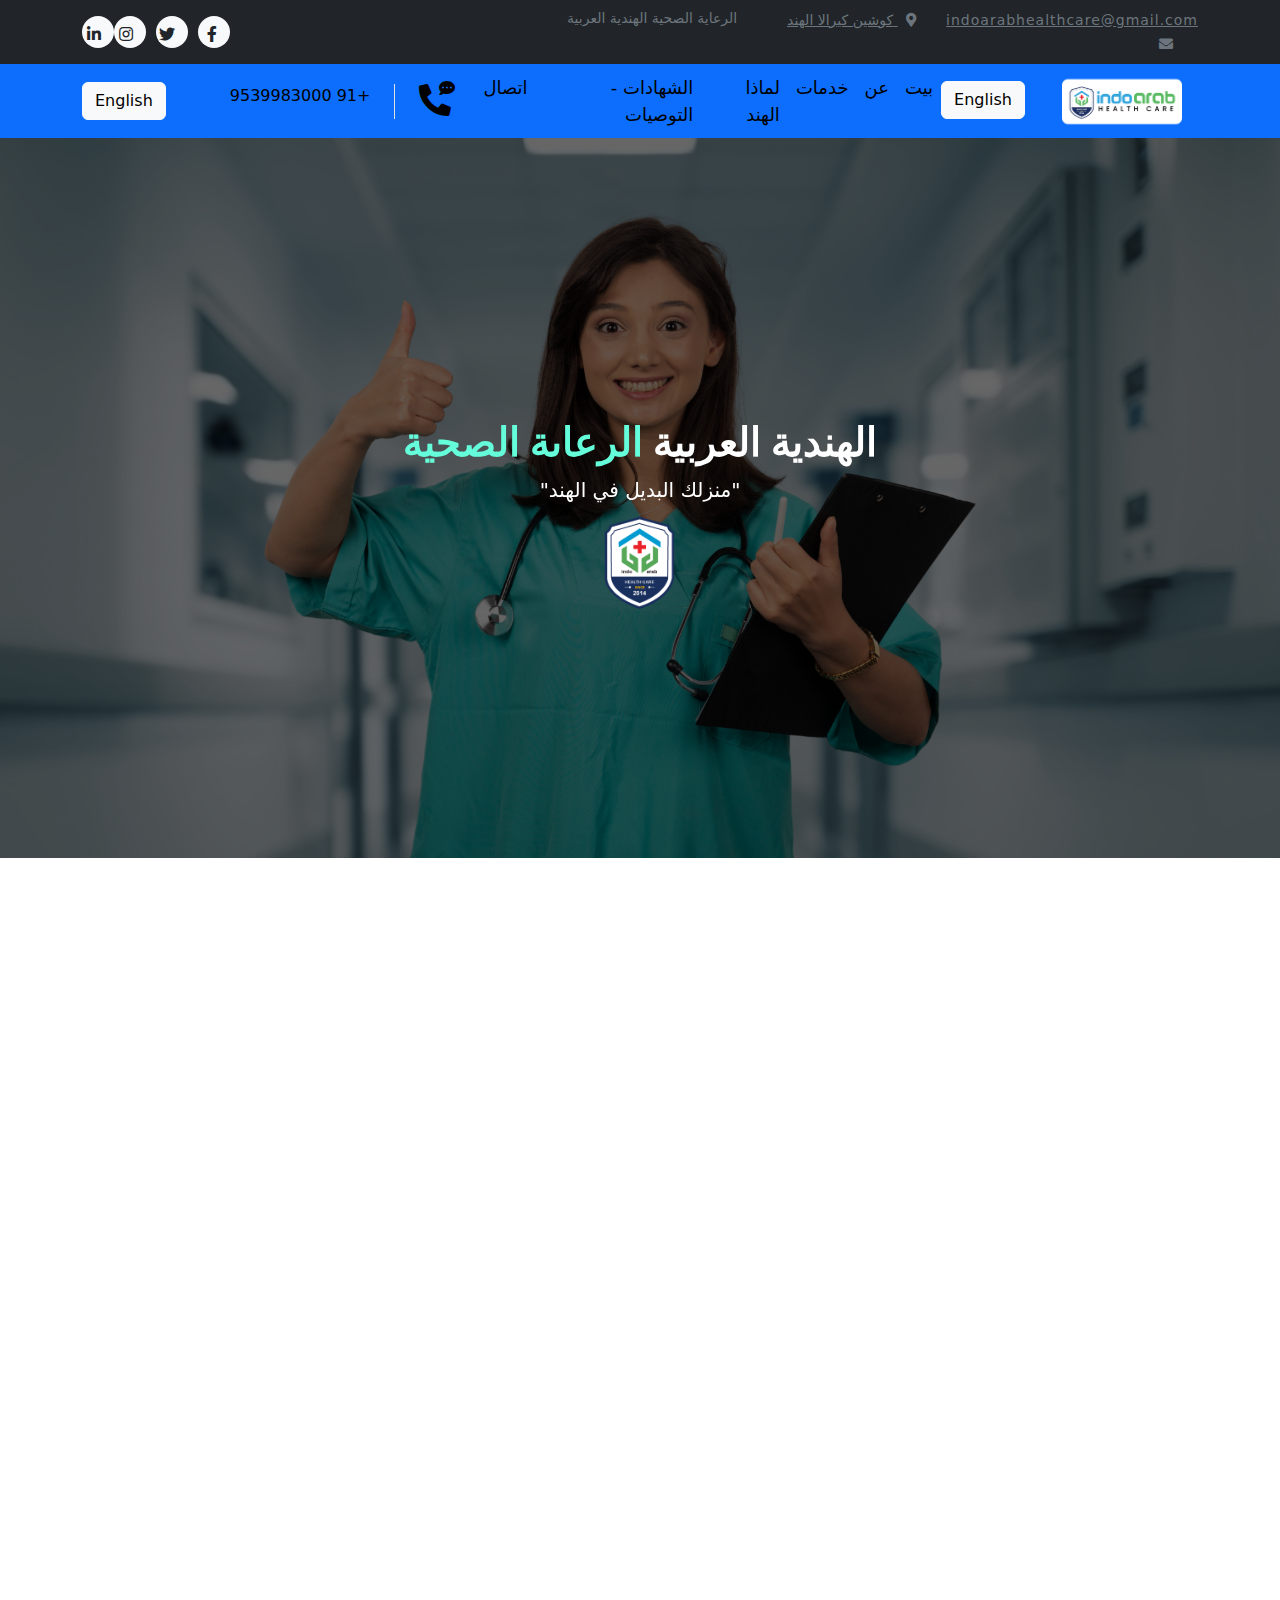
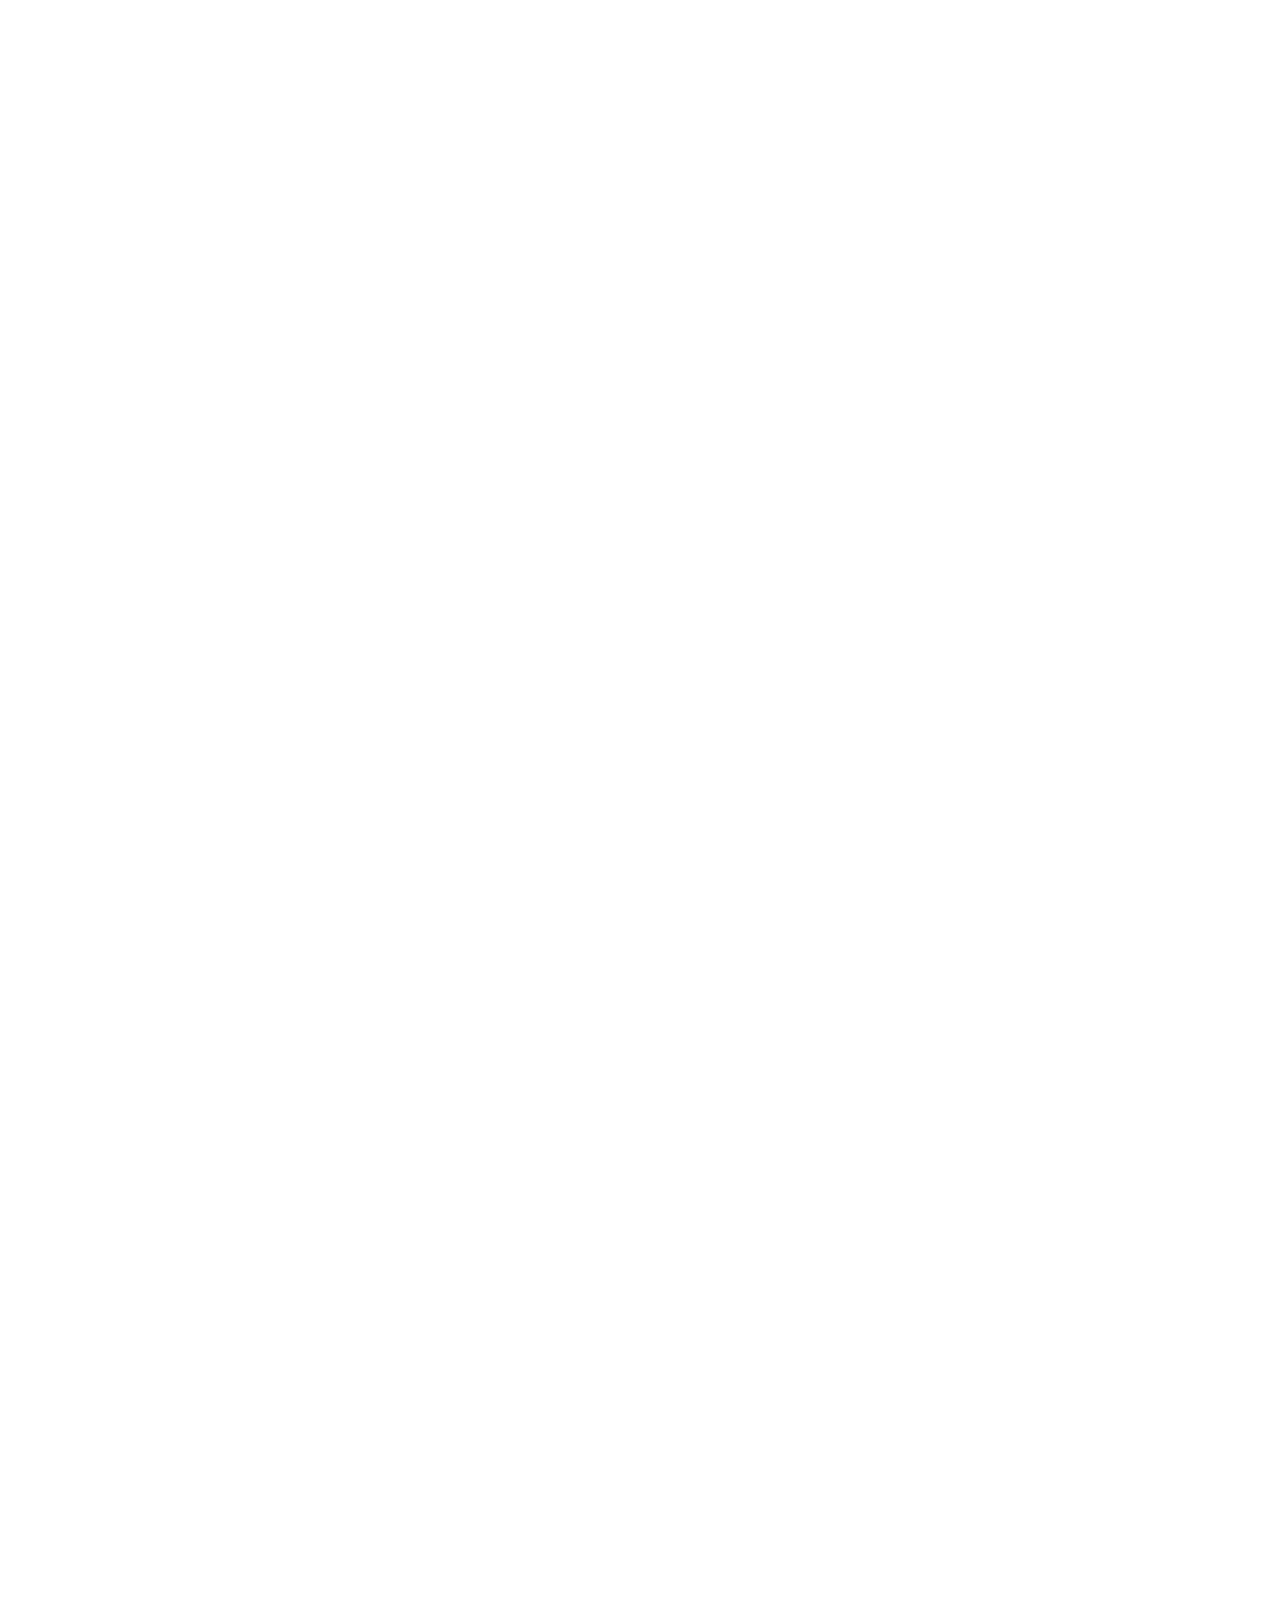
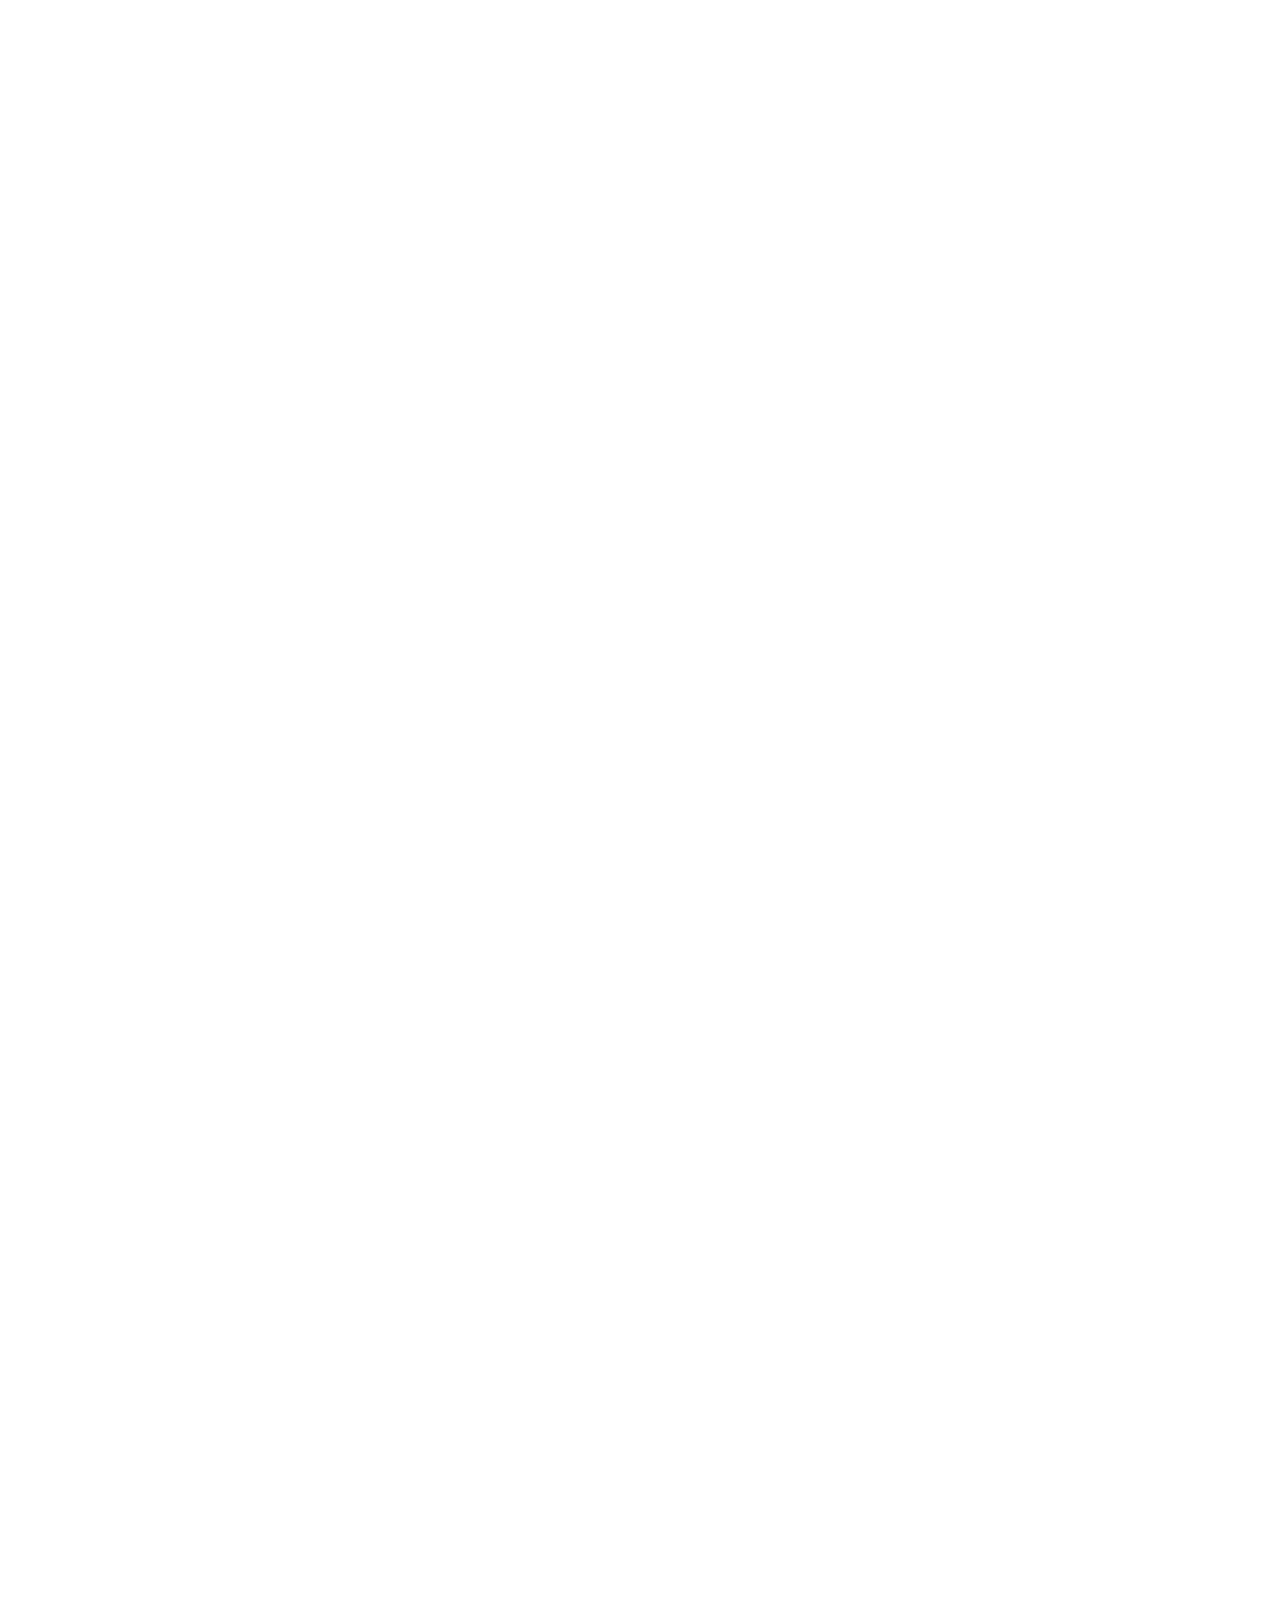
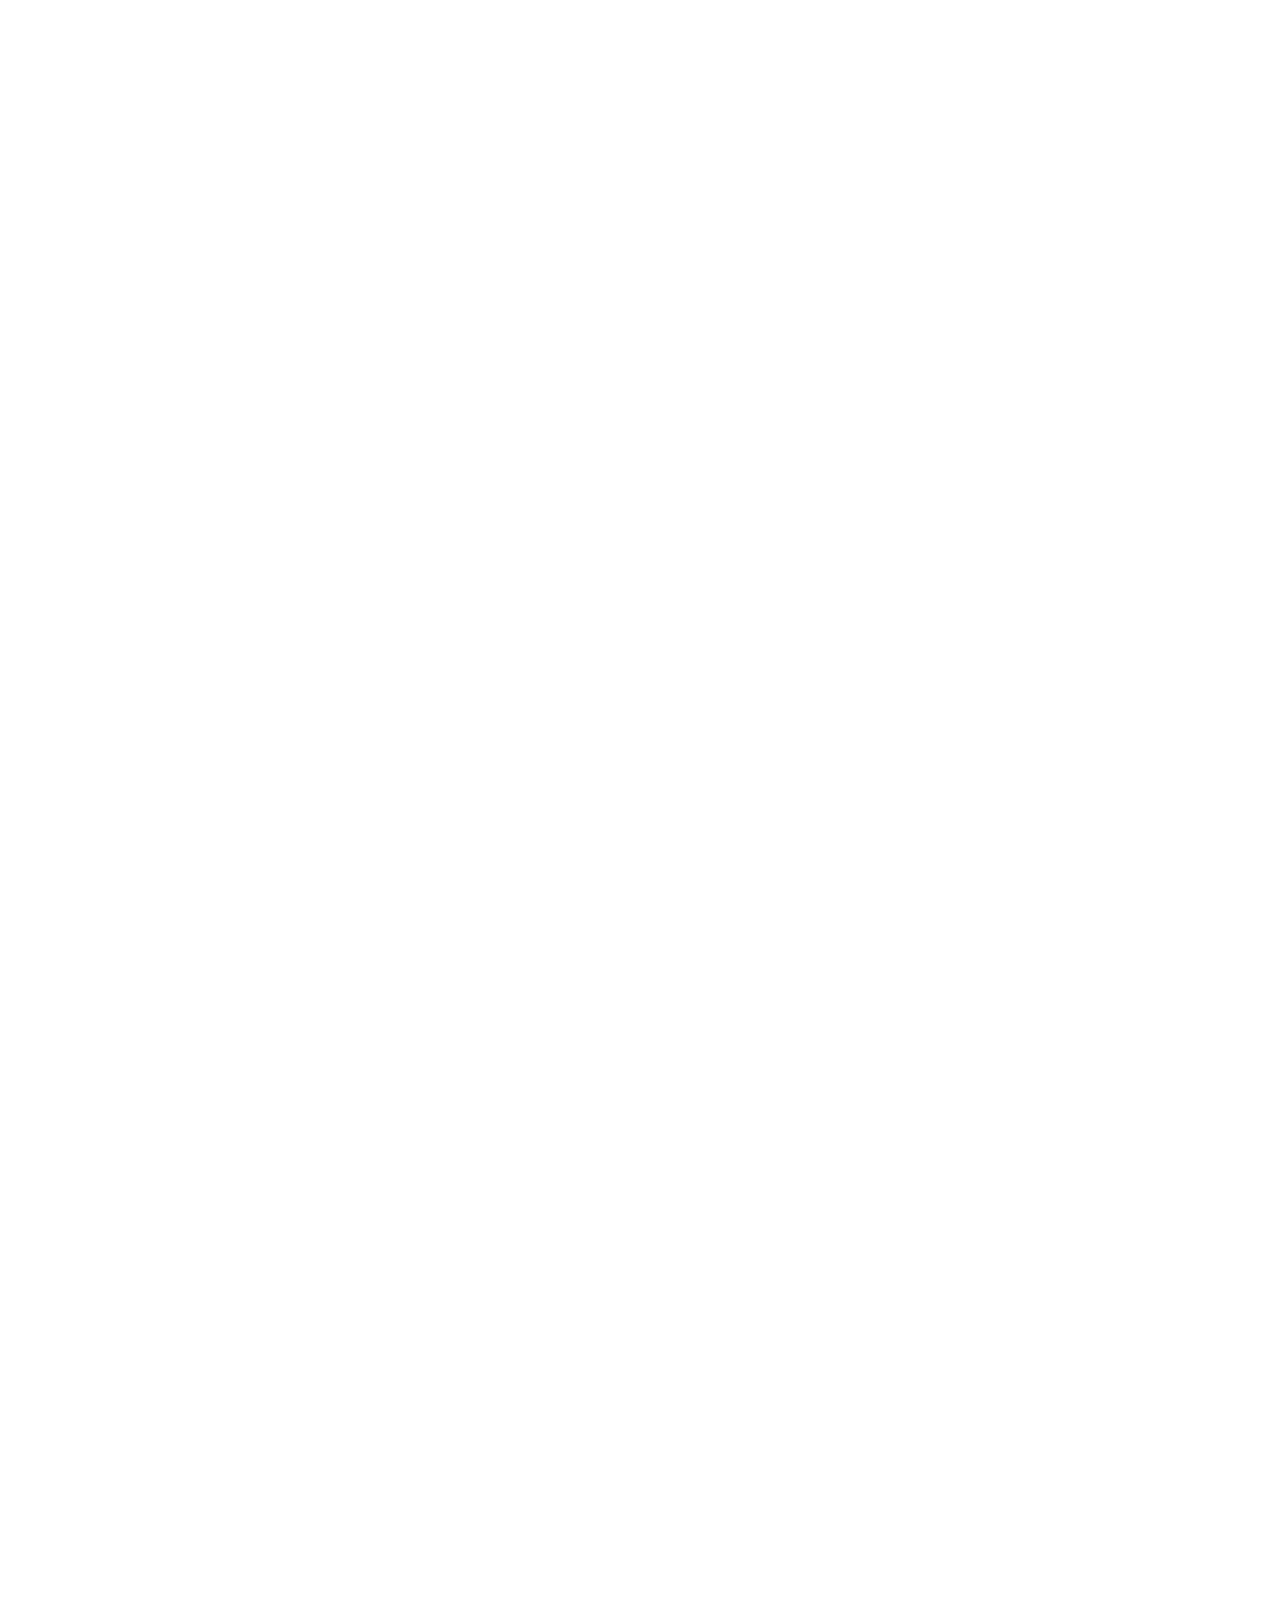
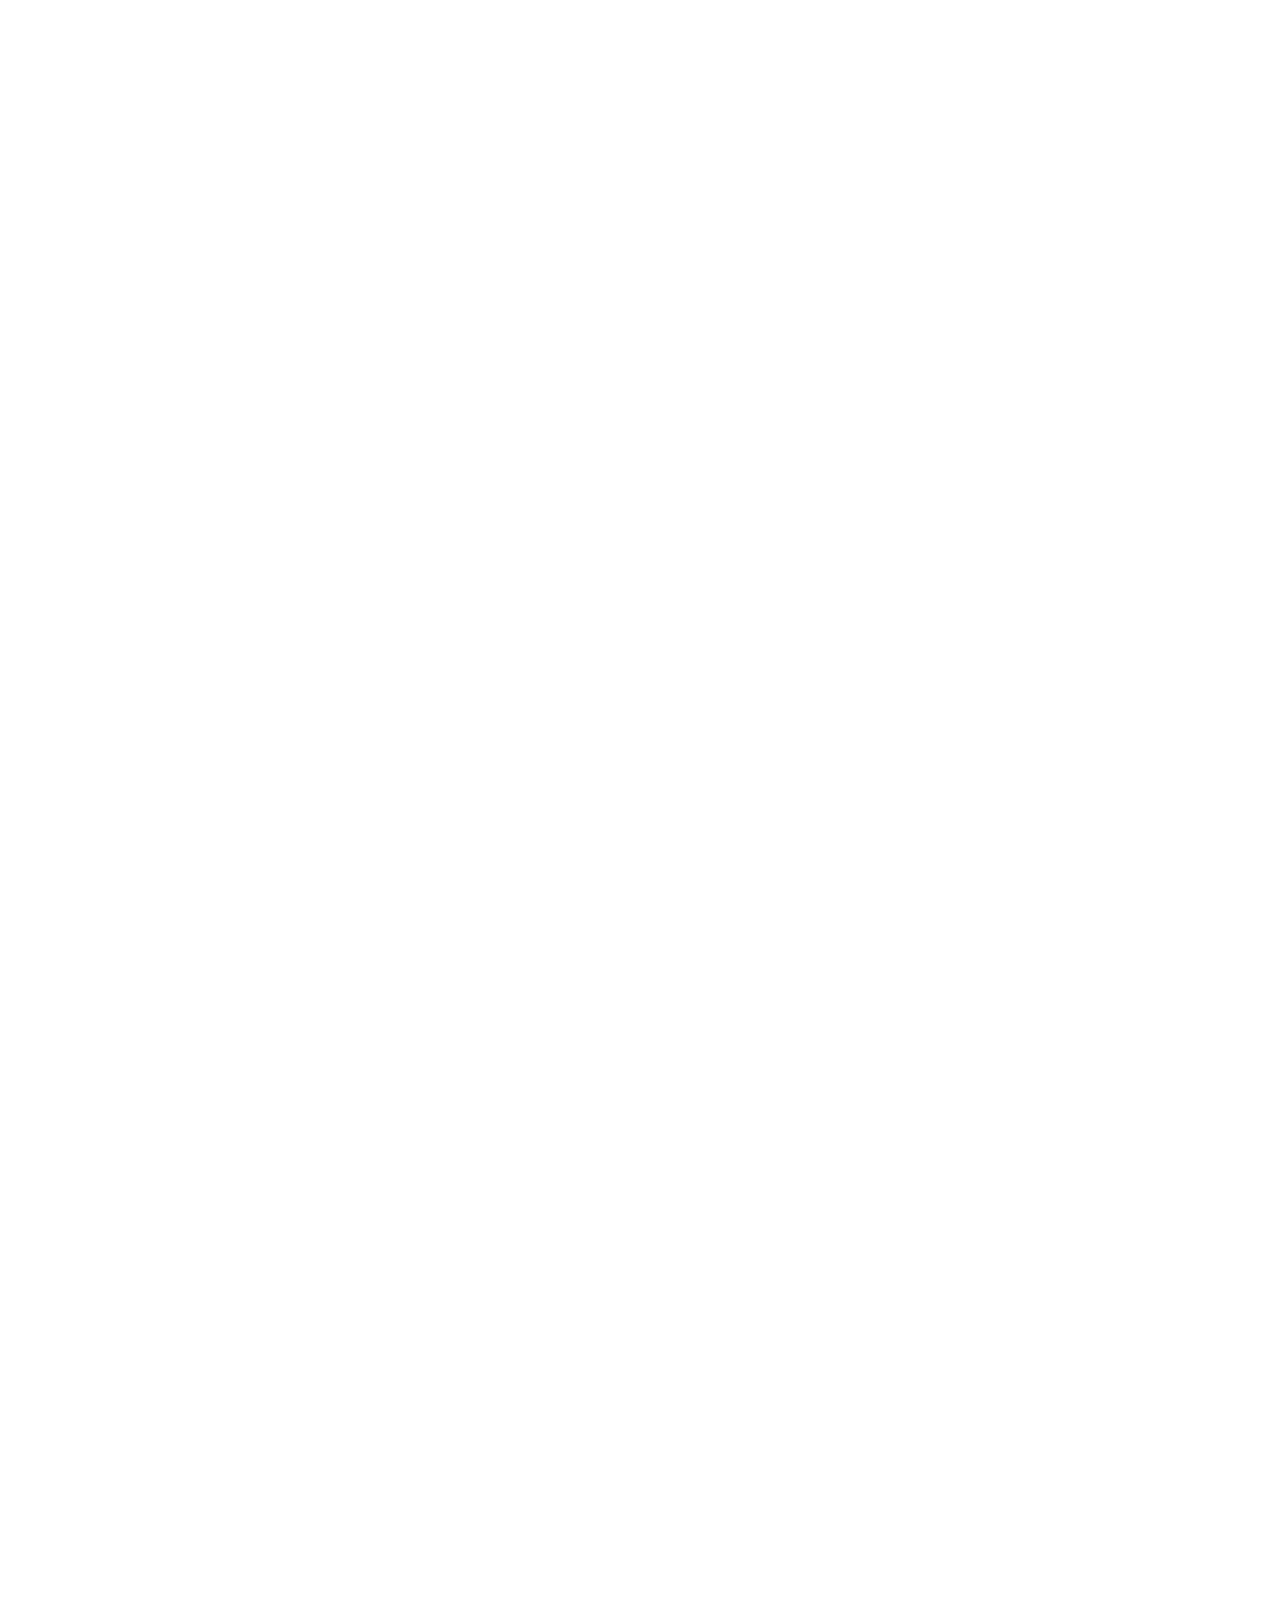
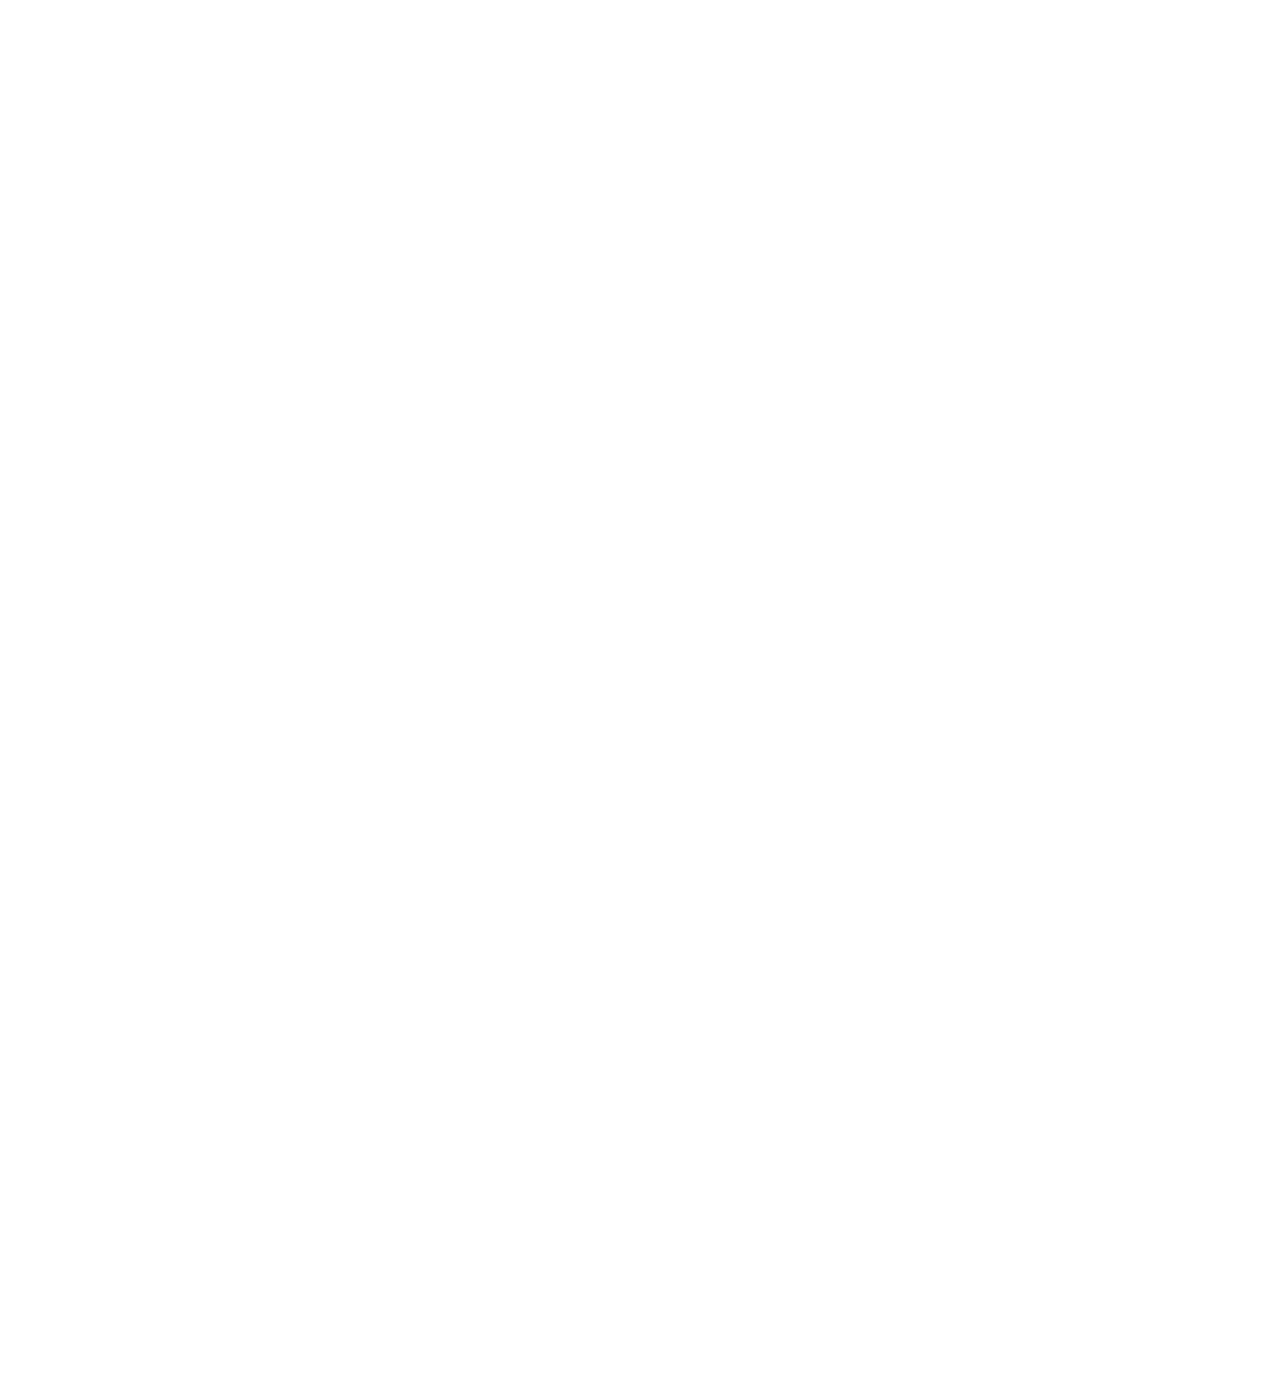
==== arab-index.html @ f4ced3d8 "mordern medicine" ====
<!DOCTYPE html>
<html lang="en">

<head>
    <meta charset="utf-8">
    <!-- Favicon-->
    <link rel="shortcut icon" href="img/indo-img/logo.png" />
    <title>الرعاية الصحية الهندية العربية</title>
    <meta content="width=device-width, initial-scale=1.0" name="viewport">
    <meta content="" name="keywords">
    <meta content="" name="description">

    <!-- Google Web Fonts -->
    <link rel="preconnect" href="https://fonts.googleapis.com">
    <link rel="preconnect" href="https://fonts.gstatic.com" crossorigin>
    <link
        href="https://fonts.googleapis.com/css2?family=Inter:wght@400;500;600&family=Saira:wght@500;600;700&display=swap"
        rel="stylesheet">

    <!-- Icon Font Stylesheet -->
    <link href="https://cdnjs.cloudflare.com/ajax/libs/font-awesome/5.10.0/css/all.min.css" rel="stylesheet">
    <link href="https://cdn.jsdelivr.net/npm/bootstrap-icons@1.4.1/font/bootstrap-icons.css" rel="stylesheet">

    <!-- Libraries Stylesheet -->
    <link href="lib/animate/animate.min.css" rel="stylesheet">
    <link href="lib/owlcarousel/assets/owl.carousel.min.css" rel="stylesheet">

    <!-- Customized Bootstrap Stylesheet -->
    <link href="css/bootstrap.min.css" rel="stylesheet">

    <!-- Template Stylesheet -->
    <link href="css/style.css" rel="stylesheet">
    <link href="css/arabic-style.css" rel="stylesheet">
    <link href="css/arabic-bootstrap.css" rel="stylesheet">

    <!-- Include Bootstrap CSS -->
    <link href="https://stackpath.bootstrapcdn.com/bootstrap/5.3.0/css/bootstrap.min.css" rel="stylesheet">


</head>

<body>
    <div class="arab">
        <!-- Spinner Start -->
        <div id="spinner"
            class="show position-fixed translate-middle w-100 vh-100 top-50 start-50 d-flex align-items-center justify-content-center">
            <div class="spinner-grow text-primary" role="status"></div>
        </div>
        <!-- Spinner End -->

        <!-- Topbar Start -->
        <div class="container-fluid bg-dark py-2 d-none d-md-flex">
            <div class="container">
                <div class="d-flex justify-content-between topbar">
                    <div class="top-info">
                        <small class="me-3 text-white-50">
                            <a href="">
                                كوشين كيرالا الهند
                            </a>
                            <i class="fas fa-map-marker-alt me-2 text-secondary">
                            </i>
                        </small>
                        <small class="me-3 text-white-50">
                            <a href="mailto:indoarabhealthcare@gmail.com">
                                indoarabhealthcare@gmail.com
                            </a>
                            <i class="fas fa-envelope me-2 text-secondary">
                            </i>
                        </small>
                    </div>
                    <div id="note" class="text-secondary d-none d-xl-flex"><small>الرعاية الصحية الهندية العربية</small>
                    </div>
                    <div class="top-link">
                        <a href="" class="bg-light nav-fill btn btn-sm-square rounded-circle"><i
                                class="fab fa-facebook-f bg-light"></i></a>
                        <a href="" class="bg-light nav-fill btn btn-sm-square rounded-circle"><i
                                class="fab fa-twitter bg-light"></i></a>
                        <a href="" class="bg-light nav-fill btn btn-sm-square rounded-circle"><i
                                class="fab fa-instagram bg-light"></i></a>
                        <a href="" class="bg-light nav-fill btn btn-sm-square rounded-circle me-0"><i
                                class="fab fa-linkedin-in bg-light"></i></a>
                    </div>
                </div>
            </div>
        </div>
        <!-- Topbar End -->
        <!-- Navbar starts -->
        <div class="container-fluid bg-primary">
            <div class="container">
                <nav class="navbar navbar-dark navbar-expand-lg py-0">
                    <div class="logo">
                        <a href="/arab-index.html" class="navbar-brand">
                            <img src="img/indo-img/whitelogo.png" alt="Indo-Arab Healthcare Logo" class="img-fluid"
                                style="max-height: 60px;">
                        </a>
                    </div>
                    <div class="d-flex justify-content-end">
                        <div class="form-check form-switch arabic-switch-mobile">
                            <div class="d-flex align-items-center arabic-switch" style="margin: auto">


                                <button onclick="window.location.href='/index.html'" type="button"
                                    class="btn btn-light">English</button>
                                </a>
                            </div>
                        </div>
                        <button type="button" class="navbar-toggler me-2" data-bs-toggle="collapse"
                            data-bs-target="#navbarCollapse">
                            <span class="navbar-toggler-icon"></span>
                        </button>
                    </div>
                    <div class="collapse navbar-collapse bg-transparent" id="navbarCollapse">
                        <div class="navbar-nav ms-auto mx-xl-auto p-0">
                            <a href="index.html" class="nav-item nav-link">بيت</a>
                            <a href="#about" class="nav-item nav-link">عن</a>
                            <a href="#services" class="nav-item nav-link">خدمات</a>
                            <a href="#whyindia" class="nav-item nav-link">لماذا الهند</a>
                            <a href="#testimonial" class="nav-item nav-link">الشهادات - التوصيات</a>
                            <a href="#contact" class="nav-item nav-link">اتصال</a>
                        </div>
                    </div>
                    <div class="d-none d-xl-flex flex-shrink-0 phone-icon-nav">
                        <div id="phone-tada" class="d-flex align-items-center justify-content-center me-4">
                            <a href="tel:+919539983000" class="position-relative animated tada infinite">
                                <i class="fa fa-phone-alt fa-2x" style="color: black;"></i>
                                <div class="position-absolute" style="top: -7px; left: 20px;">
                                    <span><i class="fa fa-comment-dots" style="color: black;"></i></span>
                                </div>
                            </a>
                        </div>
                        <div class="d-flex flex-column pe-4 border-end">
                            <a href="tel:9539983000"><span style="color: black;">+91 9539983000</span></a>
                        </div>
                    </div>

                    <div class="form-check form-switch arabic-switch" style="margin: auto;">
                        <button onclick="window.location.href='/index.html'" type="button"
                            class="btn btn-light">English</button>

                    </div>



                </nav>
            </div>
        </div>
        <!-- Navbar End -->



        <!-- Carousel Start -->
        <div class="container-fluid px-0">
            <div id="carouselId" class="carousel slide" data-bs-ride="carousel" data-bs-interval="3000">

                <div class="carousel-inner" role="listbox">
                    <div class="carousel-item active">
                        <img src="img/indo-img/carousel/carousel1.png" class="img-fluid carousel-img" alt="First slide">
                        <div class="carousel-caption">

                            <div class="container carousel-content">
                                <h1 class="text-white fw-bold d-block mb-2">الهندية العربية<span
                                        style="color: #65fedb;">
                                        الرعاىة الصحية</span> </h1>
                                <p class="mb-2 text-white fs-5 animated fadeInDown">
                                    "منزلك البديل في الهند"</p>
                                <img src="img/indo-img/logo.png" class="croped-logo" alt="">
                                <!-- <a href="#contact" class="ms-2"><button type="button"
                                    class="px-4 py-sm-3 px-sm-5 btn btn-primary rounded-pill carousel-content-btn2 animated fadeInRight">Contact
                                    Us</button></a> -->

                            </div>
                        </div>
                    </div>
                    <div class="carousel-item">
                        <img src="img/indo-img/carousel/carousel2.png" class="img-fluid carousel-img"
                            alt="Second slide">
                        <div class="carousel-caption">
                            <div class="container carousel-content">
                                <h1 class="text-white fw-bold d-block mb-2">الهندية العربية<span
                                        style="color: #65fedb;">
                                        الرعاىة الصحية</span> </h1>
                                <p class="mb-2 text-white fs-5 animated fadeInDown">
                                    "منزلك البديل في الهند"</p>
                                <img src="img/indo-img/logo.png" class="croped-logo" alt="">


                            </div>
                        </div>
                    </div>
                    <div class="carousel-item">
                        <img src="img/indo-img/carousel/carousel3.png" class="img-fluid carousel-img" alt="Third slide">
                        <div class="carousel-caption">
                            <div class="container carousel-content">
                                <h1 class="text-white fw-bold d-block mb-2">الهندية العربية<span
                                        style="color: #65fedb;">
                                        الرعاىة الصحية</span> </h1>
                                <p class="mb-2 text-white fs-5 animated fadeInDown">
                                    "منزلك البديل في الهند"</p>
                                <img src="img/indo-img/logo.png" class="croped-logo" alt="">
                            </div>
                        </div>
                    </div>
                    <div class="carousel-item">
                        <img src="img/indo-img/carousel/carousel4.png" class="img-fluid carousel-img" alt="Third slide">
                        <div class="carousel-caption">
                            <div class="container carousel-content">
                                <h1 class="text-white fw-bold d-block mb-2">الهندية العربية<span
                                        style="color: #65fedb;">
                                        الرعاىة الصحية</span> </h1>
                                <p class="mb-2 text-white fs-5 animated fadeInDown">
                                    "منزلك البديل في الهند"</p>
                                <img src="img/indo-img/logo.png" class="croped-logo" alt="">


                            </div>
                        </div>
                    </div>
                    <div class="carousel-item">
                        <img src="img/indo-img/carousel/carousel5.png" class="img-fluid carousel-img" alt="Third slide">
                        <div class="carousel-caption">
                            <div class="container carousel-content">
                                <h1 class="text-white fw-bold d-block mb-2">الهندية العربية<span
                                        style="color: #65fedb;">
                                        الرعاىة الصحية</span> </h1>
                                <p class="mb-2 text-white fs-5 animated fadeInDown">
                                    "منزلك البديل في الهند"</p>
                                <img src="img/indo-img/logo.png" class="croped-logo" alt="">
                            </div>
                        </div>
                    </div>

                </div>
            </div>
            <!-- Carousel End -->

            <!-- About Start -->
            <div class="container-fluid py-2 my-1" id="about">
                <div class="container pt-5">
                    <div class="row g-5">
                        <div class="col-lg-5 col-md-6 col-sm-12 wow fadeIn" data-wow-delay=".3s">
                            <div class="h-100 position-relative image500-450">
                                <img src="img/indo-img/doctors.jpeg" class="img-fluid w-75 rounded" alt=""
                                    style="margin-bottom: 25%;">
                                <div class="position-absolute w-75" style="top: 25%; right: 25%;">
                                    <img src="img/indo-img/ladydoctor2.jpeg" class="img-fluid w-100 rounded" alt="">
                                </div>
                            </div>
                        </div>
                        <div class="col-lg-7 col-md-6 col-sm-12 wow fadeIn" data-wow-delay=".5s">
                            <h5 class="text-primary">معلومات عنا</h5>
                            <h1 class="mb-4">حول الرعاية الصحية الهندية العربية وحلولها الطبية المبتكرة</h1>
                            <p>إن شركة الهند العربية للرعاية الصحية هي مؤسسة مؤسسية عظيمة تقدم الأفضل والمزيد
                                مريح
                                الخبرة الطبية للمواطنين من مختلف أنحاء العالم من خلال التكامل
                                إبداعي
                                التقنيات والقيم التقليدية وخير الطبيعة الخالص في مجال الرعاية الصحية.
                            </p>
                            <p class="mb-4">في هذا النظام، الفروع الطبية مثل الطب البديل، الأيورفيدا والعلاج الطبيعي
                                نكون
                                مجهزة بشكل ملائم تحت مظلة واحدة، بحيث يتم تحديد خيارات العلاج
                                بواسطة
                                الخبراء والأطباء ذوي الخبرة في المجالات المعنية مع الأخذ في الاعتبار الرفاهية و
                                اهتمام
                                من المريض.</p>
                            <p class="mb-4">يحرص فريق Indo Arab Healthcare على توسيع تواجده في هذا المجال
                                دوليا من قبل
                                توفير خدمات رعاية طبية عالية الجودة وبأسعار معقولة وعادلة للجميع.</p>
                            <a href="#contact" class="btn btn-secondary rounded-pill px-5 py-3">المزيد من التفاصيل</a>
                        </div>
                    </div>
                </div>
            </div>
            <!-- About End -->







            <!-- Services Start -->
            <div class="container-fluid services py-5 mb-1" id="services">
                <div class="container">
                    <div class="text-center mx-auto pb-5 wow fadeIn" data-wow-delay=".3s" style="max-width: 600px;">
                        <h5 class="text-primary">خدماتنا</h5>
                        <h1>رعاية شاملة، مصممة حسب احتياجاتك</h1>
                    </div>
                    <div class="row g-5 services-inner">
                        <div class="col-md-6 col-lg-4 wow fadeIn" data-wow-delay=".3s">
                            <div class="services-item bg-light">
                                <div class="p-4 text-center services-content">
                                    <div class="services-content-icon">
                                        <i class="fa fa-stethoscope fa-7x mb-4 text-dark"></i>
                                        <h4 class="mb-3">الطب الحديث</h4>
                                        <p class="mb-4">علاجات طبية شاملة باستخدام الطب الحديث
                                            الممارسات.
                                        </p>
                                        <a href="#allopathy" class="ms-2"><button type="button"
                                                class="px-4 py-sm-3 px-sm-5 btn btn-primary rounded-pill carousel-content-btn2 animated fadeInRight">
                                                اقرأ أكثر</button></a>
                                    </div>
                                </div>
                            </div>
                        </div>
                        <div class="col-md-6 col-lg-4 wow fadeIn" data-wow-delay=".5s">
                            <div class="services-item bg-light">
                                <div class="p-4 text-center services-content">
                                    <div class="services-content-icon">
                                        <i class="fa fa-heart fa-7x mb-4 text-dark"></i>
                                        <h4 class="mb-3">الأيورفيدا</h4>
                                        <p class="mb-4">العلاجات الطبية الهندية التقليدية القائمة على التوازن الجسدي
                                            أنظمة.
                                        </p>
                                        <a href="#ayurveda" class="ms-2"><button type="button"
                                                class="px-4 py-sm-3 px-sm-5 btn btn-primary rounded-pill carousel-content-btn2 animated fadeInRight">
                                                اقرأ أكثر</button></a>
                                    </div>
                                </div>
                            </div>
                        </div>
                        <div class="col-md-6 col-lg-4 wow fadeIn" data-wow-delay=".7s">
                            <div class="services-item bg-light">
                                <div class="p-4 text-center services-content">
                                    <div class="services-content-icon">
                                        <i class="fas fa-leaf fa-7x mb-4 text-dark"></i>
                                        <h4 class="mb-3">العلاج الطبيعي</h4>
                                        <p class="mb-4">العلاجات التي تركز على العلاجات الطبيعية وقدرة الجسم
                                            ل
                                            يشفي
                                            بحد ذاتها</p>
                                        <a href="#naturopathy" class="ms-2"><button type="button"
                                                class="px-4 py-sm-3 px-sm-5 btn btn-primary rounded-pill carousel-content-btn2 animated fadeInRight">
                                                اقرأ أكثر</button></a>
                                    </div>
                                </div>
                            </div>
                        </div>
                    </div>
                </div>
            </div>


            <!-- medical sollution -->
            <div class="container-fluid py-5 my-2" id="allopathy">
                <div class="container pt-5">
                    <div class="row g-5">
                        <div class="col-lg-5 col-md-6 col-sm-12 wow fadeIn" data-wow-delay=".3s">
                            <div class="h-100 position-relative">
                                <img src="img/indo-img/Robotic-Surgery.jpeg" class="img-fluid w-75 rounded" alt=""
                                    style="margin-bottom: 25%;">
                                <div class="position-absolute w-75" style="top: 25%; right: 25%;">
                                    <img src="img/indo-img/lady-doctor.jpeg" class="img-fluid w-100 rounded" alt="">
                                </div>
                            </div>
                        </div>
                        <div class="col-lg-7 col-md-6 col-sm-12 wow fadeIn" data-wow-delay=".5s">
                            <h5 class="text-primary">الخدمات الطبية</h5>
                            <h1 class="mb-4">حلولنا الطبية</h1>


                            <ul class="mb-4">
                                <li><strong>الصحة العامة:</strong> صحة المجتمع والوقاية.</li>
                                <li><strong>أمراض القلب والأوعية الدموية:</strong> القلب والأوعية الدموية.</li>
                                <li><strong>أمراض الأعصاب:</strong> الدماغ والعمود الفقري والجهاز العصبي.</li>
                                <li><strong>علم الأورام:</strong> علاج ورعاية السرطان.</li>
                                <li><strong>طب الأطفال:</strong> صحة الأطفال.</li>
                                <li><strong>طب العظام:</strong> الجهاز العظمي والعضلي.</li>
                                <li><strong>أمراض الجهاز الهضمي:</strong> الجهاز الهضمي.</li>
                                <li><strong>الغدد والهرمونات:</strong> الغدد والهرمونات.</li>
                                <li><strong>أمراض الجهاز التنفسي:</strong> الرئتين والجهاز التنفسي.</li>
                                <li><strong>طب الكلى والمسالك البولية:</strong> المسالك البولية والكلى.</li>
                                <li><strong>طب النساء والتوليد:</strong> صحة المرأة والحمل.</li>
                                <li><strong>طب الجلدية:</strong> البشرة والعناية بالشعر.</li>
                                <li><strong>طب النفس:</strong> الصحة النفسية.</li>
                                <li><strong>طب العيون:</strong> العيون والرؤية.</li>
                                <li><strong>أمراض الأذن والأنف والحنجرة:</strong> الأذن والأنف والحنجرة.</li>
                                <li><strong>أمراض الروماتيزم:</strong> التهاب المفاصل واضطرابات الجهاز العضلي الهيكلي.
                                </li>
                                <li><strong>إدارة الألم والتخدير:</strong> الإدارة الألم والتخدير.</li>
                                <li><strong>التصوير الطبي والتشخيص:</strong> التصوير الطبي والتشخيص.</li>
                                <li><strong>طب الطوارئ:</strong> الرعاية الطارئة والإصابات الحادة.</li>
                                <li><strong>جراحة عامة:</strong> الرعاية الجراحية.</li>
                                <li><strong>أمراض الدم:</strong> اضطرابات الدم.</li>
                                <li><strong>الأمراض المعدية:</strong> إدارة ومكافحة الأمراض.</li>
                                <li><strong>طب الكلى:</strong> رعاية الكلى.</li>
                                <li><strong>طب العمل:</strong> صحة وسلامة العمل.</li>
                                <li><strong>الطب الطبيعي وإعادة التأهيل:</strong> العلاج الطبيعي وإعادة التأهيل.</li>
                                <li><strong>طب القدم والكاحل:</strong> رعاية القدم والكاحل.</li>
                                <li><strong>زراعة الأعضاء:</strong> زراعة الأعضاء.</li>
                                <li><strong>جراحة الأوعية الدموية:</strong> اضطرابات الأوعية الدموية.</li>
                                <li><strong>علم الأمراض:</strong> الطب المختبري والتشخيص.</li>
                            </ul>

                        </div>
                    </div>
                </div>
            </div>
            <!-- medical solution -->

            <!-- surgery -->
            <div class="container-fluid py-5 my-2">
                <div class="container pt-5">
                    <div class="row g-5">
                        <div class="col-lg-5 col-md-6 col-sm-12 wow fadeIn" data-wow-delay=".3s">
                            <div class="h-100 position-relative">
                                <img src="img/indo-img/surgery.jpg" class="img-fluid w-75 rounded" alt=""
                                    style="margin-bottom: 25%;">
                                <div class="position-absolute w-75" style="top: 25%; right: 25%;">
                                    <img src="img/indo-img/ladydoctor4.jpeg" class="img-fluid w-100 rounded" alt="">
                                </div>
                            </div>
                        </div>
                        <div class="col-lg-7 col-md-6 col-sm-12 wow fadeIn" data-wow-delay=".5s">
                            <h5 class="text-primary">الخدمات الطبية</h5>
                            <h1 class="mb-4">التخصصات الجراحية</h1>
                            <ul class="mb-4">
                                <li>جراحة القلب والصدر: القلب والرئتين.</li>
                                <li>جراحة الأعصاب: الدماغ والجهاز العصبي.</li>
                                <li>جراحة العظام: الجهاز العضلي الهيكلي.</li>
                                <li>جراحة التجميل: الجراحة الترميمية والتجميلية.</li>
                                <li>جراحة الأوعية الدموية: الأوعية الدموية.</li>
                                <li>الجراحة العامة: الأعضاء البطنية والأنسجة الرخوة.</li>
                                <li>جراحة الأطفال: احتياجات الجراحة للأطفال.</li>
                                <li>جراحة المسالك البولية: الجهاز البولي والكلى.</li>
                                <li>جراحة العيون: جراحة العين.</li>
                                <li>جراحة الأذن والأنف والحنجرة: الأذن والأنف والحنجرة.</li>
                                <li>جراحة الفم والوجه والفكين: جراحة الوجه والفكين.</li>
                                <li>جراحة الصدر: جراحة الصدر، باستثناء القلب والرئتين.</li>
                                <li>جراحة القولون والمستقيم: جراحة الأمعاء.</li>
                                <li>جراحة الغدد الصماء: جراحة الغدد (مثل الغدة الدرقية والغدة الجار درقية).</li>
                                <li>جراحة السمنة: جراحة فقدان الوزن.</li>
                                <li>جراحة زرع الأعضاء: زرع الأعضاء.</li>
                                <li>جراحة الإصابات: الجراحة الطارئة للإصابات.</li>
                                <li>الجراحة بالمنظار: الجراحة البطنية طفيفة التوغل.</li>
                                <li>الجراحة الروبوتية: الجراحة بمساعدة الروبوت.</li>

                            </ul>

                        </div>
                    </div>
                </div>
            </div>
            <!-- surgery -->

            <!-- Services End -->


            <!-- why india -->
            <div class="container-fluid py-2 my-2" id="whyindia">
                <div class="container pt-5">
                    <div class="row g-5">
                        <div class="col-lg-5 col-md-6 col-sm-12 wow fadeIn" data-wow-delay=".3s">
                            <div class="h-100 position-relative">
                                <div class="" style="top: 25%; left: 25%;">
                                    <img src="img/indo-img/massage2.jpeg" class="img-fluid w-100 rounded" alt="">
                                </div>
                            </div>
                        </div>
                        <div class="col-lg-7 col-md-6 col-sm-12 wow fadeIn" data-wow-delay=".5s">
                            <h5 class="text-primary">لماذا الهند</h5>
                            <h1 class="mb-4">لماذا العلاج في الهند مهم؟</h1>
                            <p>الهند بلد رائع قدمت عدد لا يحصى من المواهب للعالم في مختلف فروع الطب. في الهند، البلد
                                الأكثر اكتظاظًا بالسكان في العالم، يحصل خريجو الطب في مختلف الفروع على فرص كافية وشرعية
                                للبحث والمراقبة والتجارب والتدريب من خلال مئات من الكليات والجامعات الطبية الحكومية
                                والخاصة عالية الجودة خلال دراستهم وبعدها.</p>
                            <p class="mb-4">لذلك، فإن وجود ومساهمة الأطباء الموهوبين من الهند في مجال الرعاية الصحية
                                العالمية جديرة بالملاحظة. كل عام، يأتي عشرات الآلاف من العملاء من مختلف أنحاء العالم إلى
                                الهند للحصول على أفضل حل لمشاكلهم الصحية الخطيرة ويعودون راضين عن أفضل علاج.</p>
                            <p class="mb-4">بسبب التنوع والوفرة في هذا المجال، فإن النفقات الطبية في الهند منخفضة جدًا
                                مقارنة بالدول الأخرى. أو، هذا يعني أن هذا هو المكان الأصيل للحصول على رعاية طبية أفضل
                                بتكلفة أقل!</p>
                        </div>
                    </div>
                </div>
            </div>

            <!-- why india -->


            <!-- Ayurvada Start -->
            <div class="container-fluid project py-2 mb-1" id="ayurveda">
                <div class="container">
                    <div class="text-center mx-auto pb-5 wow fadeIn" data-wow-delay=".3s" style="max-width: 600px;">

                    </div>
                    <div class="row g-5">
                        <div class="col-md-6 col-lg-4 wow fadeIn" data-wow-delay=".3s">
                            <div class="project-item">
                                <div class="project-img">
                                    <img src="img/indo-img/tourism15.jpg" class="img-fluid w-100 rounded" alt="">
                                    <div class="project-content">
                                        <a href="" class="text-center">
                                            <h4 class="text-secondary">الأيورفيدا</h4>
                                        </a>
                                    </div>
                                </div>
                            </div>
                        </div>

                        <div class="col-lg-7 col-md-6 col-sm-12 wow fadeIn" data-wow-delay=".5s">
                            <h5 class="text-primary">الأيورفيدا</h5>
                            <h1 class="mb-4">لماذا الأيورفيدا</h1>
                            <p>الأيورفيدا، التي يزيد عمرها عن 5000 عام، هي ظاهرة رائعة تميز المجال الطبي الهندي عن باقي
                                العالم. الأيورفيدا هي نظام طبي هندي قديم يركز على توازن الثلاثة دوشاس (فاتا، بيتا،
                                وكافا) للحفاظ على الصحة. تستخدم مجموعة متنوعة من التقنيات، بما في ذلك العلاجات العشبية،
                                التغيرات الغذائية، اليوغا، والتأمل، لتعزيز الرفاهية الجسدية والعقلية. يقوم ممارسو
                                الأيورفيدا بتخصيص العلاجات لتناسب الدستور الفردي والاختلالات، مع التأكيد على الوقاية
                                والشفاء الشامل. تدمج الأيورفيدا أيضًا الروتينات الموسمية واليومية، إلى جانب عمليات
                                التخلص من السموم مثل بانشاكارما، لتطهير وتجديد الجسم، مما يعزز الصحة والحيوية طويلة
                                الأمد.</p>
                            <p class="mb-4">
                            </p>
                        </div>
                    </div>
                </div>
            </div>
            <!-- Ayurveda End -->

            <!-- Naturopathy Start -->
            <div class="container-fluid project py-2 mb-3" id="naturopathy">
                <div class="container">
                    <div class="text-center mx-auto pb-5 wow fadeIn" data-wow-delay=".3s" style="max-width: 600px;">

                    </div>
                    <div class="row g-5">
                        <div class="col-md-6 col-lg-4 wow fadeIn" data-wow-delay=".3s">
                            <div class="project-item">
                                <div class="project-img">
                                    <img src="img/indo-img/massage.jpg" class="img-fluid w-100 rounded" alt="">
                                    <div class="project-content">
                                        <a href="" class="text-center">
                                            <h4 class="text-secondary">العلاج الطبيعي</h4>
                                        </a>
                                    </div>
                                </div>
                            </div>
                        </div>

                        <div class="col-lg-7 col-md-6 col-sm-12 wow fadeIn" data-wow-delay=".5s">
                            <h5 class="text-primary">العلاج الطبيعي</h5>
                            <h1 class="mb-4">ما هو العلاج الطبيعي</h1>
                            <p>العلاج الطبيعي هو نهج شامل للرعاية الصحية يركز على القدرة الداخلية للجسم على الشفاء
                                الذاتي. يجمع بين العلاجات الطبيعية، بما في ذلك التغذية، الطب العشبي، الوخز بالإبر،
                                والإرشاد الحياتي، لتعزيز الرفاهية ومنع الأمراض. يركز ممارسو العلاج الطبيعي على علاج
                                الشخص ككل، من خلال معالجة العوامل الجسدية والعاطفية والبيئية التي تؤثر على الصحة. يشجع
                                العلاج الطبيعي أيضًا المرضى على أن يكونوا دورًا فعالًا في صحتهم من خلال تبني تغييرات
                                مستدامة في نمط الحياة وتعزيز علاقة أعمق مع الطبيعة. يهدف هذا النهج إلى تعزيز الحيوية
                                العامة، تحقيق توازن الأنظمة الجسدية، وتقليل الاعتماد على الأدوية، مما يجعل العلاجات
                                متوافقة مع احتياجات وتفضيلات الصحة الفردية.</p>
                        </div>
                    </div>
                </div>
            </div>
            <!-- Naturopathy End -->


            <!-- Our Specialities Start -->
            <div class="container-fluid services py-2 mb-2" id="services">
                <div class="container">
                    <div class="text-center mx-auto pb-5 wow fadeIn" data-wow-delay=".3s" style="max-width: 600px;">
                        <h5 class="text-primary">تخصصاتنا</h5>
                        <h1>خدمات شاملة لاحتياجاتك</h1>
                    </div>
                    <div class="row g-5 specialities">
                        <div class="col-md-6 col-lg-4 wow fadeIn" data-wow-delay=".3s">
                            <div class="services-item bg-primary">
                                <div class="p-4 text-center services-content">
                                    <div class="services-content-icon">
                                        <h4 class="mb-3">المساعدة والإقامة</h4>
                                        <p class="mb-4">سائق، خادمة، طباخ مع خبرة في الخليج وإقامة مريحة وآمنة مع
                                            الطعام.</p>
                                    </div>
                                </div>
                            </div>
                        </div>
                        <div class="col-md-6 col-lg-4 wow fadeIn" data-wow-delay=".5s">
                            <div class="services-item bg-primary">
                                <div class="p-4 text-center services-content">
                                    <div class="services-content-icon">
                                        <h4 class="mb-3">الاستشارة</h4>
                                        <p class="mb-4">احصل على نصائح الخبراء وتكلفة تقديرية خلال 24 ساعة من استلام
                                            التقرير الطبي ومستوى الميزانية.</p>
                                    </div>
                                </div>
                            </div>
                        </div>
                        <div class="col-md-6 col-lg-4 wow fadeIn" data-wow-delay=".7s">
                            <div class="services-item bg-primary">
                                <div class="p-4 text-center services-content">
                                    <div class="services-content-icon">
                                        <h4 class="mb-3">السياحة</h4>
                                        <p class="mb-4">فرصة للاستمتاع واستغلال الفرص السياحية المحلية حسب الاهتمام.</p>
                                    </div>
                                </div>
                            </div>
                        </div>
                    </div>
                </div>
            </div>
            <!-- Our Specialitires End -->

            <!-- Gallery Start -->
            <div class="container-fluid project py-5 mb-5">
                <div class="text-center mx-auto pb-5 wow fadeIn" data-wow-delay=".3s" style="max-width: 600px;">
                    <h5 class="text-primary">معرضنا</h5>
                    <h1>رحلتنا بالصور</h1>
                </div>

                <div class="container">
                    <div class="row g-5">
                        <div class="col-md-6 col-lg-4 wow fadeIn" data-wow-delay=".3s">
                            <div class="project-item">
                                <div class="project-img">
                                    <img src="img/indo-img/tourism1.jpg" class="img-fluid w-100 rounded" alt="">

                                </div>
                            </div>
                        </div>
                        <div class="col-md-6 col-lg-4 wow fadeIn" data-wow-delay=".5s">
                            <div class="project-item">
                                <div class="project-img">
                                    <img src="img/indo-img/tourism2.jpeg" class="img-fluid w-100 rounded" alt="">

                                </div>
                            </div>
                        </div>
                        <div class="col-md-6 col-lg-4 wow fadeIn" data-wow-delay=".7s">
                            <div class="project-item">
                                <div class="project-img">
                                    <img src="img/indo-img/tourism17.jpg" class="img-fluid w-100 rounded" alt="">

                                </div>
                            </div>
                        </div>
                        <div class="col-md-6 col-lg-4 wow fadeIn" data-wow-delay=".3s">
                            <div class="project-item">
                                <div class="project-img">
                                    <img src="img/indo-img/tourism4.jpg" class="img-fluid w-100 rounded" alt="">

                                </div>
                            </div>
                        </div>
                        <div class="col-md-6 col-lg-4 wow fadeIn" data-wow-delay=".5s">
                            <div class="project-item">
                                <div class="project-img">
                                    <img src="img/indo-img/tourism5.jpg" class="img-fluid w-100 rounded" alt="">

                                </div>
                            </div>
                        </div>
                        <div class="col-md-6 col-lg-4 wow fadeIn" data-wow-delay=".7s">
                            <div class="project-item">
                                <div class="project-img">
                                    <img src="img/indo-img/tourism6.jpg" class="img-fluid w-100 rounded" alt="">

                                </div>
                            </div>
                        </div>
                        <div class="col-md-6 col-lg-4 wow fadeIn" data-wow-delay=".5s">
                            <div class="project-item">
                                <div class="project-img">
                                    <img src="img/indo-img/tourism7.jpg" class="img-fluid w-100 rounded" alt="">

                                </div>
                            </div>
                        </div>
                        <div class="col-md-6 col-lg-4 wow fadeIn" data-wow-delay=".5s">
                            <div class="project-item">
                                <div class="project-img">
                                    <img src="img/indo-img/tourism8.jpg" class="img-fluid w-100 rounded" alt="">

                                </div>
                            </div>
                        </div>
                        <div class="col-md-6 col-lg-4 wow fadeIn" data-wow-delay=".5s">
                            <div class="project-item">
                                <div class="project-img">
                                    <img src="img/indo-img/tourism9.jpg" class="img-fluid w-100 rounded" alt="">

                                </div>
                            </div>
                        </div>
                        <div class="col-md-6 col-lg-4 wow fadeIn" data-wow-delay=".5s">
                            <div class="project-item">
                                <div class="project-img">
                                    <img src="img/indo-img/tourism10.jpg" class="img-fluid w-100 rounded" alt="">

                                </div>
                            </div>
                        </div>
                        <div class="col-md-6 col-lg-4 wow fadeIn" data-wow-delay=".5s">
                            <div class="project-item">
                                <div class="project-img">
                                    <img src="img/indo-img/tourism11.jpg" class="img-fluid w-100 rounded" alt="">

                                </div>
                            </div>
                        </div>

                        <div class="col-md-6 col-lg-4 wow fadeIn" data-wow-delay=".5s">
                            <div class="project-item">
                                <div class="project-img">
                                    <img src="img/indo-img/tourism13.jpg" class="img-fluid w-100 rounded" alt="">

                                </div>
                            </div>
                        </div>
                    </div>
                </div>
            </div>
            <!-- Gallery End -->


            <!-- Testimonial Start -->
            <div class="container-fluid testimonial py-5 mb-1" id="testimonial">
                <div class="container">
                    <div class="text-center mx-auto pb-5 wow fadeIn" data-wow-delay=".3s" style="max-width: 600px;">
                        <h5 class="text-primary">توصيات العملاء</h5>
                        <h1>ماذا يقول عملاؤنا!</h1>
                    </div>
                    <div class="owl-carousel arab-testimonial-carousel wow fadeIn" data-wow-delay=".5s">
                        <div class="testimonial-item border p-4">
                            <div class="d-flex align-items-center">
                                <div class="">
                                    <img src="img/testimonial-1.jpg" alt="Client 1">
                                </div>
                                <div class="ms-4">
                                    <h4 class="">فاطمة المنصوري</h4>
                                    <p class="m-0 pb-3">مريضة أيورفيدا</p>
                                    <div class="d-flex pe-5">
                                        <i class="fas fa-star me-1 text-primary"></i>
                                        <i class="fas fa-star me-1 text-primary"></i>
                                        <i class="fas fa-star me-1 text-primary"></i>
                                        <i class="fas fa-star me-1 text-primary"></i>
                                        <i class="fas fa-star me-1 text-primary"></i>
                                    </div>
                                </div>
                            </div>
                            <div class="border-top mt-4 pt-3">
                                <p class="mb-0">"العلاجات الأيورفيدية التي تلقيتها كانت استثنائية. النهج الشامل ساعد
                                    حقًا في
                                    تحقيق التوازن في صحتي، والرعاية الشخصية تجاوزت توقعاتي. أوصي بشدة بخدماتهم."</p>
                            </div>
                        </div>
                        <div class="testimonial-item border p-4">
                            <div class="d-flex align-items-center">
                                <div class="">
                                    <img src="img/testimonial-2.jpg" alt="Client 2">
                                </div>
                                <div class="ms-4">
                                    <h4 class="">محمد الفارسي</h4>
                                    <p class="m-0 pb-3">مريض العلاج الطبيعي</p>
                                    <div class="d-flex pe-5">
                                        <i class="fas fa-star me-1 text-primary"></i>
                                        <i class="fas fa-star me-1 text-primary"></i>
                                        <i class="fas fa-star me-1 text-primary"></i>
                                        <i class="fas fa-star me-1 text-primary"></i>
                                        <i class="fas fa-star me-1 text-primary"></i>
                                    </div>
                                </div>
                            </div>
                            <div class="border-top mt-4 pt-3">
                                <p class="mb-0">"كانت العلاجات الطبيعية فعالة بشكل لا يصدق. التركيز على الشفاء الطبيعي
                                    والرعاية
                                    الشخصية أحدث فرقًا كبيرًا في صحتي العامة. أنا ممتن حقًا لمساعدتهم."</p>
                            </div>
                        </div>
                        <div class="testimonial-item border p-4">
                            <div class="d-flex align-items-center">
                                <div class="">
                                    <img src="img/testimonial-3.jpg" alt="Client 3">
                                </div>
                                <div class="ms-4">
                                    <h4 class="">عائشة الخليفة</h4>
                                    <p class="m-0 pb-3">مريضة الطب التقليدي</p>
                                    <div class="d-flex pe-5">
                                        <i class="fas fa-star me-1 text-primary"></i>
                                        <i class="fas fa-star me-1 text-primary"></i>
                                        <i class="fas fa-star me-1 text-primary"></i>
                                        <i class="fas fa-star me-1 text-primary"></i>
                                        <i class="fas fa-star me-1 text-primary"></i>
                                    </div>
                                </div>
                            </div>
                            <div class="border-top mt-4 pt-3">
                                <p class="mb-0">"كانت الرعاية الطبية التقليدية التي تلقيتها من الدرجة الأولى. كان
                                    المهنيون
                                    الطبيون منتبهين وقدموا توجيهات واضحة حول علاجي. كانت خدماتهم فعالة ومرضية للغاية."
                                </p>
                            </div>
                        </div>
                        <div class="testimonial-item border p-4">
                            <div class="d-flex align-items-center">
                                <div class="">
                                    <img src="img/testimonial-4.jpg" alt="Client 4">
                                </div>
                                <div class="ms-4">
                                    <h4 class="">عمر الحمادي</h4>
                                    <p class="m-0 pb-3">مهتم بالصحة الشاملة</p>
                                    <div class="d-flex pe-5">
                                        <i class="fas fa-star me-1 text-primary"></i>
                                        <i class="fas fa-star me-1 text-primary"></i>
                                        <i class="fas fa-star me-1 text-primary"></i>
                                        <i class="fas fa-star me-1 text-primary"></i>
                                        <i class="fas fa-star me-1 text-primary"></i>
                                    </div>
                                </div>
                            </div>
                            <div class="border-top mt-4 pt-3">
                                <p class="mb-0">"كانت تجربتي مع خدمات الصحة الشاملة الخاصة بهم رائعة. مزيج من النهج
                                    الطبية
                                    المختلفة تماشى تمامًا مع احتياجاتي، وقدرت الرعاية الشاملة المقدمة."</p>
                            </div>
                        </div>
                    </div>
                </div>
            </div>
            <!-- Testimonial End -->


            <!-- About CEO  starts-->
            <div class="container-fluid py-5 my-1" id="whyindia">
                <div class="container pt-5">
                    <div class="row g-5">
                        <div class="col-md-6 col-lg-4 wow fadeIn" data-wow-delay=".5s">
                            <div class="project-item">
                                <div class="project-img">
                                    <img src="img/indo-img/abdulnasar.jpeg" class="img-fluid w-100 rounded" alt="">

                                </div>
                            </div>
                        </div>
                        <div class="col-lg-7 col-md-6 col-sm-12 wow fadeIn" data-wow-delay=".5s">
                            <h5 class="text-primary">رسالة من الرئيس التنفيذي</h5>
                            <h1 class="mb-4">عبد الناصر م</h1>
                            <h5 class="mb-4">عملائنا الكرام،</h5>
                            <p>أود أن أعبر عن خالص امتناني لكل واحد منكم. في إندوأراب هيلث كير، نفخر بتقديم أعلى جودة من
                                الخدمات الطبية وضمان رفاهية مرضانا. ثقتكم واطمئنانكم بنا كانا القوة الدافعة وراء نجاحنا
                                ونمونا.</p>
                            <p class="mb-4">على مر السنين، كان لنا شرف خدمة مجموعة متنوعة من الأفراد، كل منهم لديه
                                احتياجات وتحديات فريدة. من خلال دعمكم المستمر وملاحظاتكم، تمكنا من تحسين خدماتنا وضمان
                                تلبية وتجاوز توقعاتكم.</p>
                            <p class="mb-4">أود أن أغتنم هذه الفرصة لأشكركم على اختياركم إندوأراب هيلث كير. ولاؤكم
                                يلهمنا للسعي نحو التميز وتقديم الرعاية الرحيمة والشاملة لجميع مرضانا. نحن ندرك أن صحتكم
                                ورفاهيتكم أمران في غاية الأهمية، ونحن ملتزمون بأن نكون شريككم الموثوق به في مجال الرعاية
                                الصحية.</p>
                        </div>
                    </div>
                </div>
            </div>
            <!-- About CEO ends -->




            <!-- Contact Start -->
            <div class="container-fluid py-5 mb-5" id="contact">
                <div class="container">
                    <div class="row form-container">
                        <div class="col-lg-4 wow fadeIn" data-wow-delay=".5s">
                            <div class="text-center mx-auto pb-5 wow fadeIn" data-wow-delay=".3s"
                                style="max-width: 600px;">
                                <h5 class="text-primary">تواصل معنا</h5>
                                <h1 class="mb-3">اتصل لأي استفسار</h1>
                            </div>
                            <form id="submit-form" class="p-5 rounded contact-form">
                                <div class="mb-4">
                                    <input type="text" class="form-control border-0 py-3" name="name"
                                        placeholder="الاسم">
                                </div>
                                <div class="mb-4">
                                    <input type="tel" class="form-control border-0 py-3" name="phone"
                                        placeholder="الهاتف">
                                </div>
                                <div class="mb-4">
                                    <input type="email" class="form-control border-0 py-3" name="email"
                                        placeholder="البريد الإلكتروني">
                                </div>
                                <div class="mb-4">
                                    <textarea class="w-100 form-control border-0 py-3" name="message" rows="6" cols="10"
                                        placeholder="الرسالة"></textarea>
                                </div>
                                <div class="text-start">
                                    <button class="btn bg-warning text-dark py-3 px-5" id="submit-button"
                                        type="submit">إرسال الرسالة</button>
                                </div>
                            </form>
                        </div>
                    </div>
                </div>
            </div>
            <!-- Contact End -->




            <!-- Footer Start -->
            <div class="container-fluid footer bg-dark wow fadeIn" data-wow-delay=".3s">
                <div class="container pt-5 pb-4">
                    <div class="row g-5">
                        <div class="col-lg-3 col-md-6">
                            <a href="" class="h3 text-secondary">روابط سريعة</a>
                            <div class="mt-4 d-flex flex-column short-link">
                                <a href="#about" class="mb-2 text-white"><i
                                        class="fas fa-angle-right text-secondary me-2"></i>من نحن</a>
                                <a href="#services" class="mb-2 text-white"><i
                                        class="fas fa-angle-right text-secondary me-2"></i>خدماتنا</a>
                                <a href="#whyindia" class="mb-2 text-white"><i
                                        class="fas fa-angle-right text-secondary me-2"></i>لماذا الهند</a>
                                <a href="#testimonial" class="mb-2 text-white"><i
                                        class="fas fa-angle-right text-secondary me-2"></i>شهادات العملاء</a>
                            </div>
                        </div>
                        <div class="col-lg-3 col-md-6">
                            <a href="" class="h3 text-secondary">روابط المساعدة</a>
                            <div class="mt-4 d-flex flex-column help-link">
                                <a href="#allopathy" class="mb-2 text-white"><i
                                        class="fas fa-angle-right text-secondary me-2"></i>الطب الحديث</a>
                                <a href="#ayurveda" class="mb-2 text-white"><i
                                        class="fas fa-angle-right text-secondary me-2"></i>الأيورفيدا</a>
                                <a href="#naturopathy" class="mb-2 text-white"><i
                                        class="fas fa-angle-right text-secondary me-2"></i>العلاج الطبيعي</a>
                            </div>
                        </div>

                        <div class="col-lg-3 col-md-6">
                            <a href="" class="h3 text-secondary">اتصل بنا</a>
                            <div class="text-white mt-4 d-flex flex-column contact-link">
                                <a href="" class="pb-3 text-light"><i
                                        class="fas fa-map-marker-alt text-secondary me-2"></i>
                                    مجمع فريندافان، فايتلا، كوتشي 19، كيرلا، الهند</a>
                                <a href="tel:8606263000" class="py-3 text-light"><i
                                        class="fas fa-phone-alt text-secondary me-2"></i>+91 8606263000</a>
                                <a href="tel:9539983000" class="py-3 text-light"><i
                                        class="fas fa-phone-alt text-secondary me-2"></i>+91 9539983000</a>
                                <a href="mailto:indoarabhealthcare@gmail.com" class="py-3 text-light"><i
                                        class="fas fa-envelope text-secondary me-2"></i>
                                    indoarabhealthcare@gmail.com</a>
                            </div>
                        </div>

                        <div class="col-lg-3 col-md-6">
                            <a href="" class="h3 text-secondary">الموقع</a>
                            <div class="mt-4 d-flex flex-column location-iframe">
                                <iframe
                                    src="https://www.google.com/maps/embed?pb=!1m18!1m12!1m3!1d251482.31471754113!2d76.13612476023143!3d9.982854186110414!2m3!1f0!2f0!3f0!3m2!1i1024!2i768!4f13.1!3m3!1m2!1s0x3b080d514abec6bf%3A0xbd582caa5844192!2sKochi%2C%20Kerala!5e0!3m2!1sen!2sin!4v1722060590384!5m2!1sen!2sin"
                                    allowfullscreen="" loading="lazy"
                                    referrerpolicy="no-referrer-when-downgrade"></iframe>
                            </div>
                        </div>
                    </div>
                    <hr class="text-light mt-5 mb-4">
                    <div class="row">
                        <div class="col-md-6 text-center text-md-start">
                            <span class="text-light"><a href="#" class="text-secondary"><i
                                        class="fas fa-copyright text-secondary me-2"></i>www.indoarabhealthcare.com</a>،
                                جميع الحقوق محفوظة.</span>
                        </div>
                        <div class="col-md-6 text-center text-md-end">
                            <span class="text-light">تصميم وتوزيع بواسطة <a href="https://www.acmeflare.in/">تقنيات أكمي
                                    فلير</a></span>
                        </div>
                    </div>
                </div>
            </div>
            <!-- Footer End -->






            <!-- JavaScript Libraries -->
            <script src="https://ajax.googleapis.com/ajax/libs/jquery/3.6.4/jquery.min.js"></script>
            <script src="https://cdn.jsdelivr.net/npm/bootstrap@5.0.0/dist/js/bootstrap.bundle.min.js"></script>
            <script src="lib/wow/wow.min.js"></script>
            <script src="lib/easing/easing.min.js"></script>
            <script src="lib/waypoints/waypoints.min.js"></script>
            <script src="lib/owlcarousel/owl.carousel.min.js"></script>

            <!-- Template Javascript -->
            <script src="js/main.js"></script>
            <script src="js/arab-main.js"></script>

            <!-- Include Bootstrap JS -->
            <script src="https://stackpath.bootstrapcdn.com/bootstrap/5.3.0/js/bootstrap.bundle.min.js"></script>

        </div>
</body>

</html>
---- css/style.css ----
/*** Spinner Start ***/

#spinner {
  opacity: 0;
  visibility: hidden;
  transition: opacity 0.8s ease-out, visibility 0s linear 0.5s;
  z-index: 99999;
}

#spinner.show {
  transition: opacity 0.8s ease-out, visibility 0s linear 0s;
  visibility: visible;
  opacity: 1;
}

/*** Spinner End ***/

/*** Button Start ***/
.btn {
  font-weight: 600;
  transition: 0.5s;
}
/* *{
overflow-x: hidden;
} */

.btn-square {
  width: 38px;
  height: 38px;
}

.btn-sm-square {
  width: 32px;
  height: 32px;
}

.btn-md-square {
  width: 46px;
  height: 46px;
}

.btn-lg-square {
  width: 58px;
  height: 58px;
}

.btn-square,
.btn-sm-square,
.btn-md-square,
.btn-lg-square {
  padding: 0;
  display: flex;
  align-items: center;
  justify-content: center;
  font-weight: normal;
}

.back-to-top {
  position: fixed;
  width: 50px;
  height: 50px;
  right: 30px;
  bottom: 30px;
  z-index: 99;
}

/*** Button End ***/

/*** Topbar Start ***/

.topbar .top-info {
  letter-spacing: 1px;
}

.topbar .top-link {
  display: flex;
  align-items: center;
  justify-content: center;
}

.topbar .top-link a {
  margin-right: 10px;
}

#note {
  width: 500px;
  overflow: hidden;
}

#note small {
  position: relative;
  display: inline-block;
  animation: mymove 15s infinite;
  animation-timing-function: all;
}

@keyframes mymove {
  from {
    right: -100%;
  }
  to {
    right: 100%;
  }
}

/*** Topbar End ***/

/*** Navbar Start ***/
.navbar .navbar-nav {
  padding: 15px 0;
}

.navbar .navbar-nav .nav-link {
  padding: 10px;
  color: black;
  font-size: 18px;
  outline: none;
}

.navbar .navbar-nav .nav-link:hover,
.navbar .navbar-nav .nav-link.active {
  color: black !important;
}

.navbar .dropdown-toggle::after {
  border: none;
  content: "\f107";
  font-family: "font awesome 5 free";
  font-weight: 900;
  vertical-align: middle;
  margin-left: 8px;
}

@media (min-width: 992px) {
  .navbar .nav-item .dropdown-menu {
    display: block;
    visibility: hidden;
    top: 100%;
    transform: rotateX(-75deg);
    transform-origin: 0% 0%;
    transition: 0.5s;
    opacity: 0;
  }
}

.navbar .nav-item:hover .dropdown-menu {
  transform: rotateX(0deg);
  visibility: visible;
  transition: 0.5s;
  opacity: 1;
}

/*** Navbar End ***/

/*** Carousel Start ***/

.carousel-item {
  position: relative;
}

.carousel-item::after {
  content: "";
  width: 100%;
  height: 100%;
  position: absolute;
  top: 0;
  left: 0;
  background: rgba(0, 0, 0, 0.6);
}

.carousel-caption {
  height: 100%;
  display: flex;
  align-items: center;
  justify-content: center;
  z-index: 1;
}

.carousel-item p {
  max-width: 700px;
  margin: 0 auto 35px auto;
}

.carousel-control-prev {
  width: 90px;
  height: 60px;
  position: absolute;
  top: 50%;
  left: 0;
  background: var(--bs-primary);
  border-radius: 0 50px 50px 0;
  opacity: 1;
}

.carousel-control-prev:hover {
  background: var(--bs-secondary);
  transition: 0.8s;
}

.carousel-control-next {
  width: 90px;
  height: 60px;
  position: absolute;
  top: 50%;
  right: 0;
  background: var(--bs-primary);
  border-radius: 50px 0 0 50px;
  opacity: 1;
}

.carousel-control-next:hover {
  background: var(--bs-secondary);
  transition: 0.8s;
}
.carousel-content {
  padding-top: 75px;
}

.carousel-caption .carousel-content a button.carousel-content-btn1 {
  background: var(--bs-secondary);
  color: var(--bs-dark);
  opacity: 1;
  border: 0;
  border-radius: 20px;
}

.carousel-caption .carousel-content a button.carousel-content-btn1:hover {
  background: var(--bs-primary);
  color: #ffffff;
  border: 0;
  opacity: 1;
  transition: 1s;
  border-radius: 20px;
}

.carousel-caption .carousel-content a button.carousel-content-btn2 {
  background: #65fedb;
  color: black;
  opacity: 1;
  border: 0;
  border-radius: 20px;
}

.carousel-caption .carousel-content a button.carousel-content-btn2:hover {
  background: #fff;
  color: black;
  border: 0;
  opacity: 1;
  transition: 1s;
  border-radius: 20px;
}

#carouselId .carousel-indicators li {
  width: 30px;
  height: 10px;
  background: var(--bs-primary);
  margin: 10px;
  border-radius: 30px;
  opacity: 1;
}

#carouselId .carousel-indicators li:hover {
  background: var(--bs-secondary);
  opacity: 1;
}

@media (max-width: 992px) {
  .carousel-item {
    min-height: 500px;
  }

  .carousel-img {
    min-height: 500px !important;
    object-fit: cover;
  }
  .carousel-caption img {
    min-width: 50px;
    object-fit: cover;
  }
  .carousel-caption {
    align-items: end;
  }

  .carousel-item h1 {
    font-size: 40px !important;
  }

  .carousel-item p {
    font-size: 16px !important;
  }
}

@media (max-width: 768px) {
  .carousel-caption {
    align-items: end;
  }
  .carousel-item {
    min-height: 400px;
  }
  .carousel-caption img {
    min-width: 50px;
    object-fit: cover;
  }

  .carousel-img {
    min-height: 400px !important;
    object-fit: cover;
  }

  .carousel-item h1 {
    font-size: 28px !important;
  }

  .carousel-item p {
    font-size: 14px !important;
  }
}

.page-header {
  background: linear-gradient(rgba(0, 0, 0, 0.6), rgba(0, 0, 0, 0.6)),
    url(../img/carousel-1.jpg) center center no-repeat;
  background-size: cover;
}

.page-header .breadcrumb-item + .breadcrumb-item::before {
  color: var(--bs-white);
}

.page-header .breadcrumb-item,
.page-header .breadcrumb-item a {
  font-size: 18px;
  color: var(--bs-white);
}

/*** Carousel End ***/

/*** Services Start ***/

.services .services-item {
  box-shadow: 0 0 60px rgba(0, 0, 0, 0.2);
  width: 100%;
  height: 100%;
  border-radius: 10px;
  padding: 10px 0;
  position: relative;
}
.specialities .services-item .services-content,
.specialities .services-item .services-content h4 {
  color: white;
}
.services-content::after {
  position: absolute;
  content: "";
  width: 100%;
  height: 0;
  top: 0;
  left: 0;
  border-radius: 10px 10px 0 0;
  background: #428aff;
  transition: 0.5s;
}
.specialities .services-content::after {
  position: absolute;
  content: "";
  width: 100%;
  height: 0;
  top: 0;
  left: 0;
  border-radius: 10px 10px 0 0;
  background: black;
  transition: 0.5s;
}

.services-content::after {
  top: 0;
  bottom: auto;
  border-radius: 10px 10px 10px 10px;
}

.services-item:hover .services-content::after {
  height: 100%;
  opacity: 1;
  transition: 0.5s;
}

.services-item:hover .services-content-icon {
  position: relative;
  z-index: 2;
}

.services-item .services-content-icon i,
.services-item .services-content-icon p {
  transition: 0.5s;
}

.services-item:hover .services-content-icon i {
  color: #65fedb !important;
}

.services-item:hover .services-content-icon p {
  color: var(--bs-white);
}

.services-item:hover .services-content-icon h4 {
  color: var(--bs-white);
}

/*** Services End ***/

/*** Project Start ***/

.project-img {
  position: relative;
  padding: 15px;
}

.project-img::before {
  content: "";
  position: absolute;
  width: 150px;
  height: 150px;
  top: 0;
  left: 0;
  background: #65fedb;
  border-radius: 10px;
  opacity: 1;
  z-index: -1;
  transition: 0.5s;
}

.project-img::after {
  content: "";
  width: 150px;
  height: 150px;
  position: absolute;
  right: 0;
  bottom: 0;
  background: var(--bs-primary);
  border-radius: 10px;
  opacity: 1;
  z-index: -1;
  transition: 0.5s;
}

.project-content {
  position: absolute;
  width: 100%;
  height: 100%;
  top: 0;
  left: 0;
  display: flex;
  align-items: center;
  justify-content: center;
  opacity: 0;
}

.project-content a {
  display: inline-block;
  padding: 20px 25px;
  background: var(--bs-primary);
  border-radius: 10px;
  width: 300px;
}

.project-item:hover .project-content {
  opacity: 1;
  transition: 0.5s;
}

.project-item:hover .project-img::before,
.project-item:hover .project-img::after {
  opacity: 0;
}

/*** Project End ***/

/*** Blog Start ***/
.blog-item .blog-btn {
  z-index: 2;
}

.blog-btn .blog-btn-icon {
  height: 50px;
  position: relative;
  overflow: hidden;
}

.blog-btn-icon .blog-icon-2 {
  display: flex;
  position: absolute;
  top: 6px;
  left: -140px;
}

.blog-btn-icon:hover .blog-icon-2 {
  transition: 1s;
  left: 5px;
  top: 6px;
  padding-bottom: 5px;
}
.blog-icon-1 {
  position: relative;
  top: -4px;
}
.blog-btn-icon:hover .blog-icon-1 {
  top: 0;
  right: -140px;
  transition: 1s;
}

/*** Blog End ***/

/*** Team Start ***/

.team-item {
  border-top: 30px solid var(--bs-secondary) !important;
  background: rgba(239, 239, 241, 0.8);
}

.team-content::before {
  height: 200px;
  display: block;
  content: "";
  position: relative;
  top: -101px;
  background: var(--bs-secondary);
  clip-path: polygon(50% 50%, 100% 50%, 50% 100%, 0% 50%);
  padding: 60px;
  opacity: 1;
}

.team-img-icon {
  position: relative;
  margin-top: -200px;
  padding: 30px;
  padding-bottom: 0;
}

.team-img {
  border: 15px solid var(--bs-white);
}

.team-img img {
  border: 10px solid var(--bs-secondary);
  transition: 0.5s;
}

.team-item:hover h4 {
  color: var(--bs-primary);
  transition: 0.5s;
}

.team-item:hover .team-img img {
  transform: scale(1.05);
  border: 10px solid var(--bs-secondary);
}

.team-carousel .owl-stage {
  position: relative;
  width: 100%;
  height: 100%;
}

.team-carousel .owl-nav {
  position: absolute;
  top: -100px;
  right: 50px;
  display: flex;
}

.team-carousel .owl-nav .owl-prev,
.team-carousel .owl-nav .owl-next {
  width: 56px;
  height: 56px;
  border-radius: 56px;
  margin-left: 15px;
  background: var(--bs-secondary);
  color: var(--bs-white);
  display: flex;
  align-items: center;
  justify-content: center;
  transition: 0.5s;
}

.team-carousel .owl-nav .owl-prev:hover,
.team-carousel .owl-nav .owl-next:hover {
  background: var(--bs-primary);
  color: var(--bs-white);
}

@media (max-width: 992px) {
  .team-carousel {
    margin-top: 3rem;
  }

  .team-carousel .owl-nav {
    top: -85px;
    left: 50%;
    right: auto;
    transform: translateX(-50%);
    margin-left: -15px;
  }
}

/*** Team End ***/

/*** Testimonial Start ***/

.testimonial-item {
  background: #e3f0eb;
}

.testimonial-carousel .owl-dots {
  margin-top: 15px;
  display: flex;
  align-items: flex-end;
  justify-content: center;
}

.testimonial-carousel .owl-dot {
  position: relative;
  display: inline-block;
  margin: 0 5px;
  width: 15px;
  height: 15px;
  background: #c1dad0;
  border-radius: 15px;
  transition: 0.5s;
}

.testimonial-carousel .owl-dot.active {
  width: 30px;
  background: var(--bs-primary);
}

.testimonial-carousel .owl-item.center {
  position: relative;
  z-index: 1;
}

.testimonial-carousel .owl-item .testimonial-item {
  transition: 0.5s;
}

.testimonial-carousel .owl-item.center .testimonial-item {
  background: #ffffff !important;
  box-shadow: 0 0 30px #dddddd;
}

/*** Testimonial End ***/

/*** Contact Start ***/
.contact-detail::before {
  position: absolute;
  content: "";
  height: 50%;
  width: 100%;
  top: 0;
  left: 0;
  /* background: linear-gradient(rgb(210, 243, 235, 1), rgba(230, 250, 245, 0.3)),
    url(../img/background.jpg) center center no-repeat; */
  background-size: cover;
  border-radius: 10px;
  z-index: -1;
}

.contact-map {
  background: #65fedb;
}

.contact-form {
  background: black;
}

/*** Contact End ***/

/*** Footer Start ***/

.footer .short-link a,
.footer .help-link a,
.footer .contact-link a {
  transition: 0.5s;
}

.footer .short-link a:hover,
.footer .help-link a:hover,
.footer .contact-link a:hover {
  letter-spacing: 1px;
}

.footer .hightech-link a:hover {
  background: var(--bs-secondary);
  border: 0;
}

/*** Footer End ***/

/* arabic button */

.arabic-switch {
  display: none;
}
.arabic-switch span {
  color: black;
}

@media (min-width: 992px) {
  .arabic-switch {
    display: block;
  }
  .arabic-switch span {
    font-size: 20px;
  }
}

.arabic-switch-mobile {
  display: none;
}

@media (max-width: 991px) {
  .arabic-switch-mobile {
    display: flex;
    align-items: center;
    margin-right: 10px;
  }
}

.location-iframe iframe {
  width: 250px;
  height: 250px;
}

.logo img {
  height: auto;
  width: auto;
  max-width: 100%;
  max-height: 100%;
  border-radius: 5px;
}

.carousel-caption img {
  height: 100px;
  width: 100px;
  object-fit: contain;
  /* margin-bottom: -150px; */
}

.image500-450 img {
  height: 350px;
  width: 500px;
  object-fit: cover;
}
@media (max-width: 1399px) {
  .contact-detail a {
    font-size: 18px;
  }
  .location-iframe iframe {
    width: 190px;
    height: 250px;
  }
}
@media (max-width: 433px) {
  .contact-detail a {
    font-size: 12px;
  }
}

.form-container {
  display: flex;
  justify-content: center;
  align-items: center;
  height: 100vh; /* Full viewport height */
}

.contact-form {
  width: 100%; /* Adjust width as needed */
  max-width: 500px; /* Maximum width for the form */
}
---- css/arabic-style.css ----
body .arab {
  direction: rtl;
  text-align: right;
}
.arab-testimonial-carousel .owl-dots {
  margin-top: 15px;
  display: flex;
  align-items: flex-end;
  justify-content: center;
}

.arab-testimonial-carousel .owl-dot {
  position: relative;
  display: inline-block;
  margin: 0 5px;
  width: 15px;
  height: 15px;
  background: #c1dad0;
  border-radius: 15px;
  transition: 0.5s;
}

.arab-testimonial-carousel .owl-dot.active {
  width: 30px;
  background: var(--bs-primary);
}
.arab .top-info {
  direction: ltr;
}
.arab .top-info a {
  color: #6c757d;
}

.arab #note {
  width: 500px;
  overflow: hidden;
}

.arab #note small {
  position: relative;
  display: inline-block;
  animation: mymove 15s infinite;
  animation-timing-function: all;
}

@keyframes mymove {
  from {
    right: 100%;
  }
  to {
    right: -100%;
  }
}



.arab .contact-form input,
.arab .contact-form textarea {
  text-align: right; /* Align text to the right */
  direction: rtl; /* Set text direction to RTL */
}
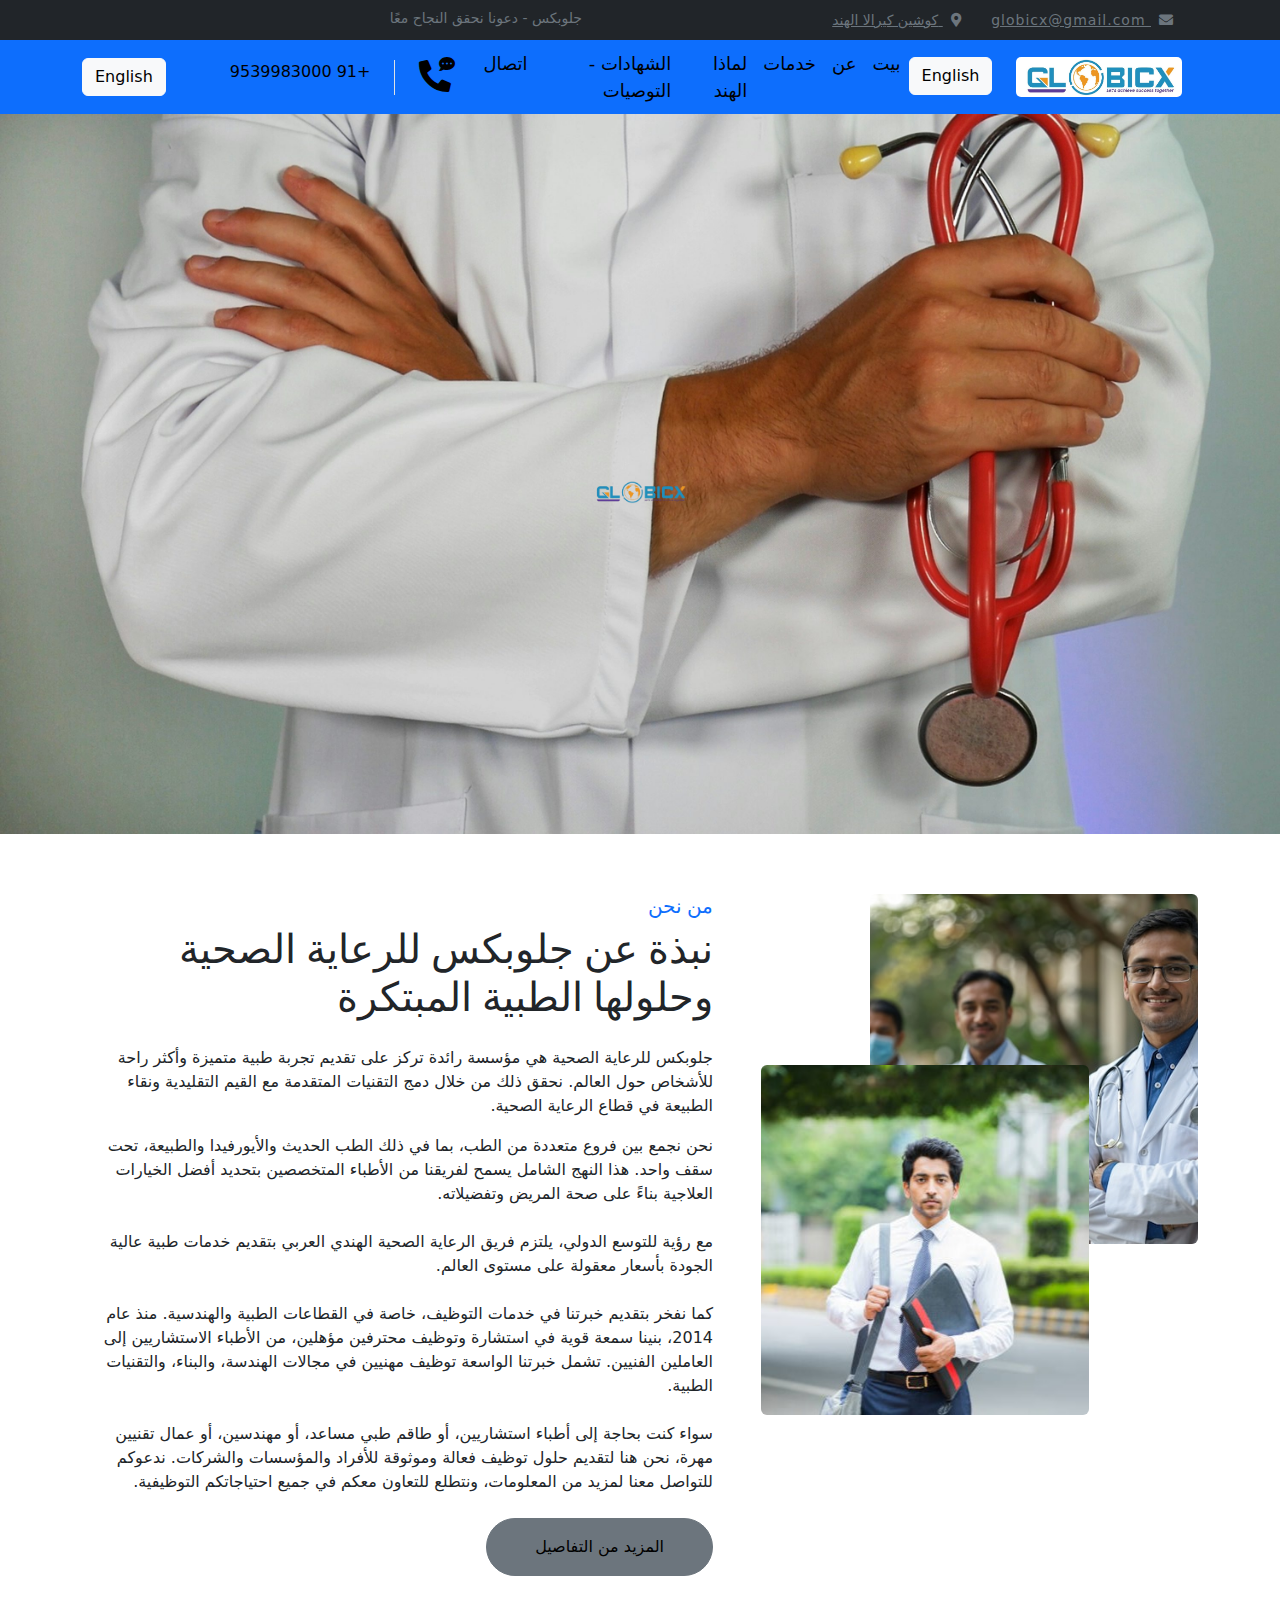
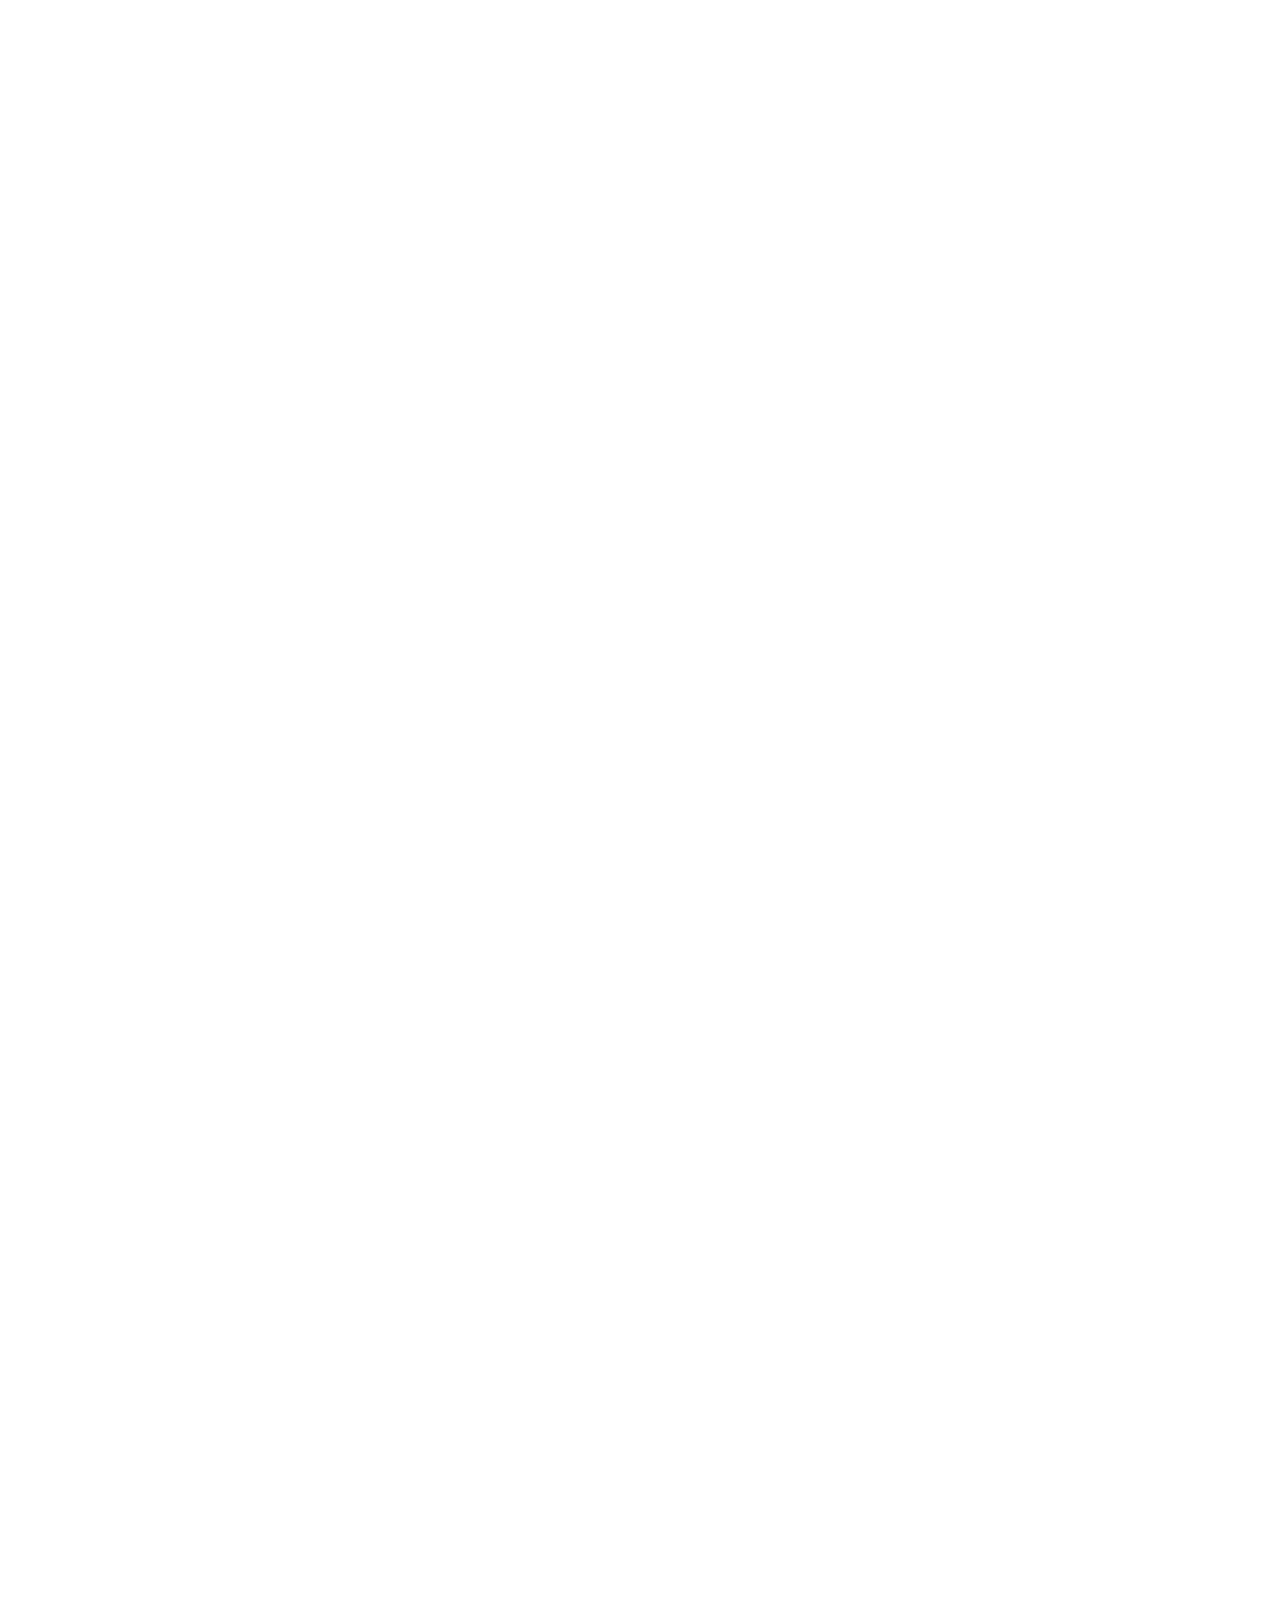
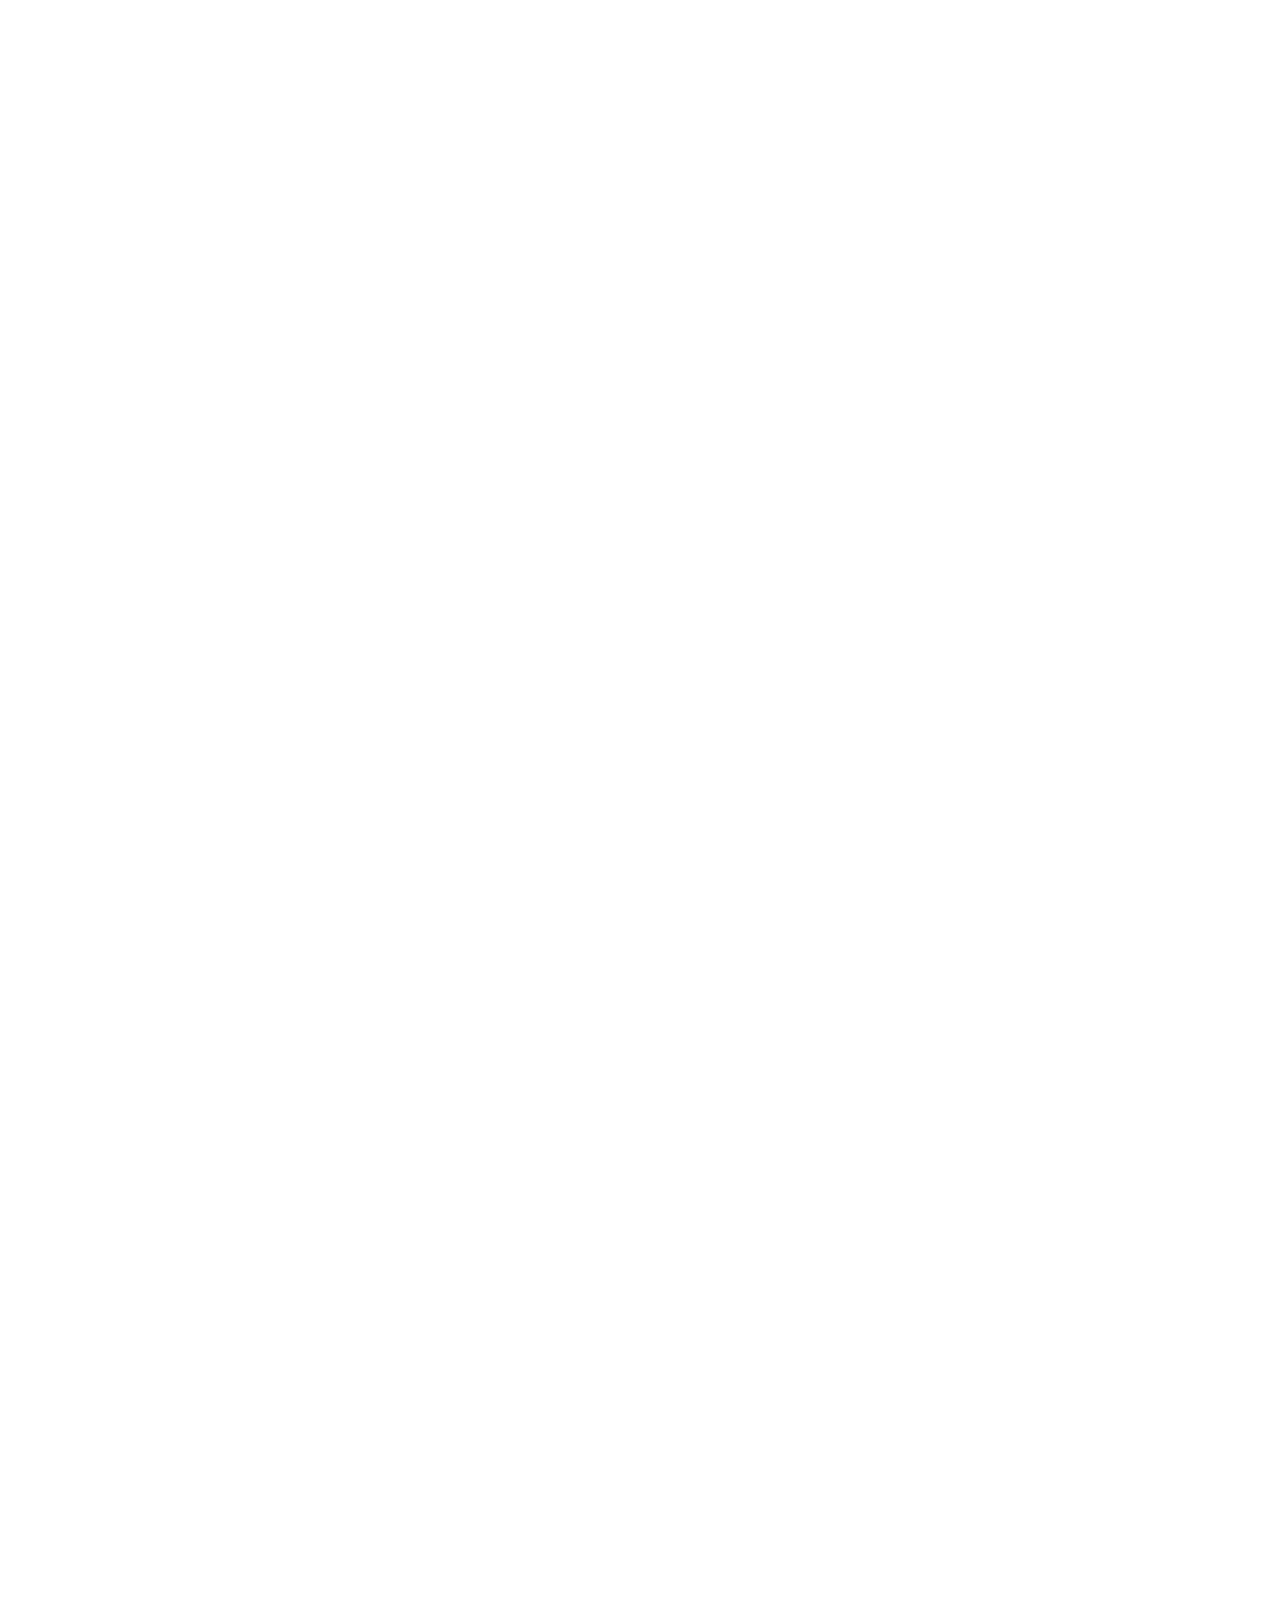
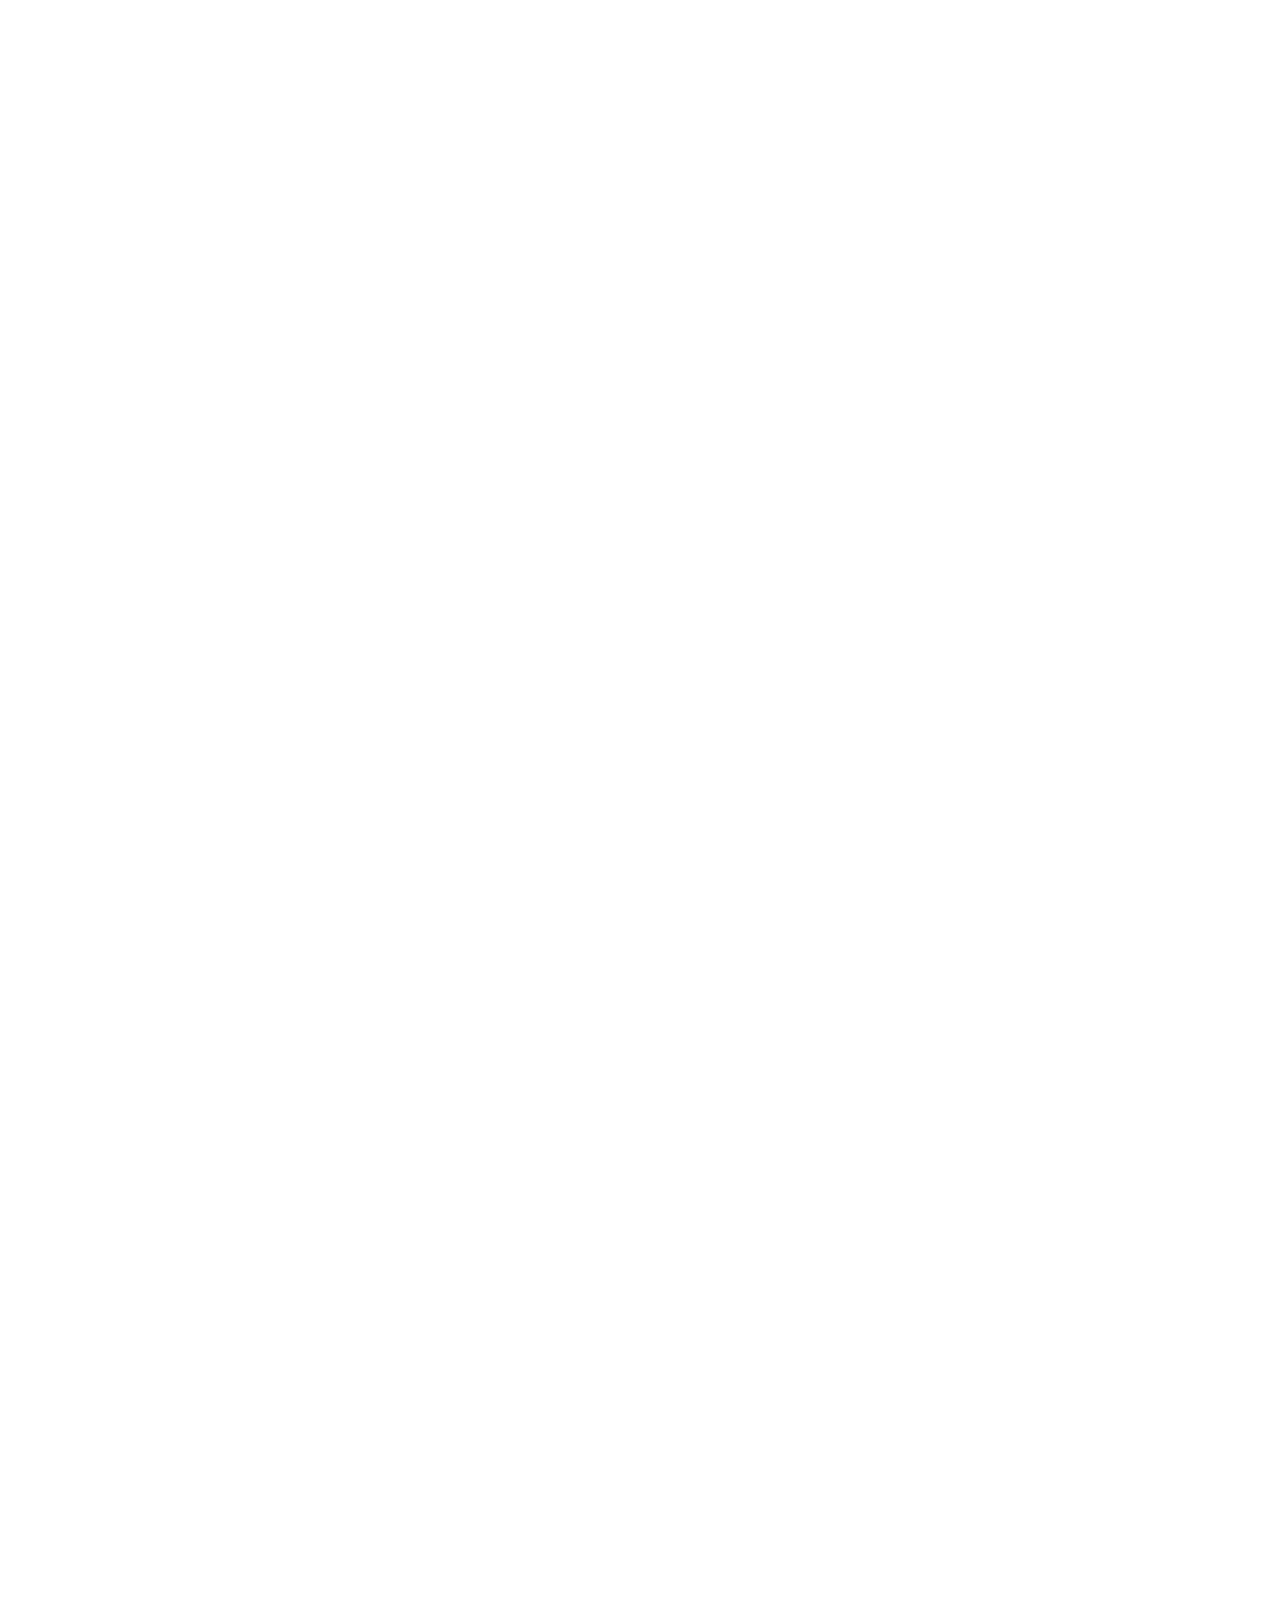
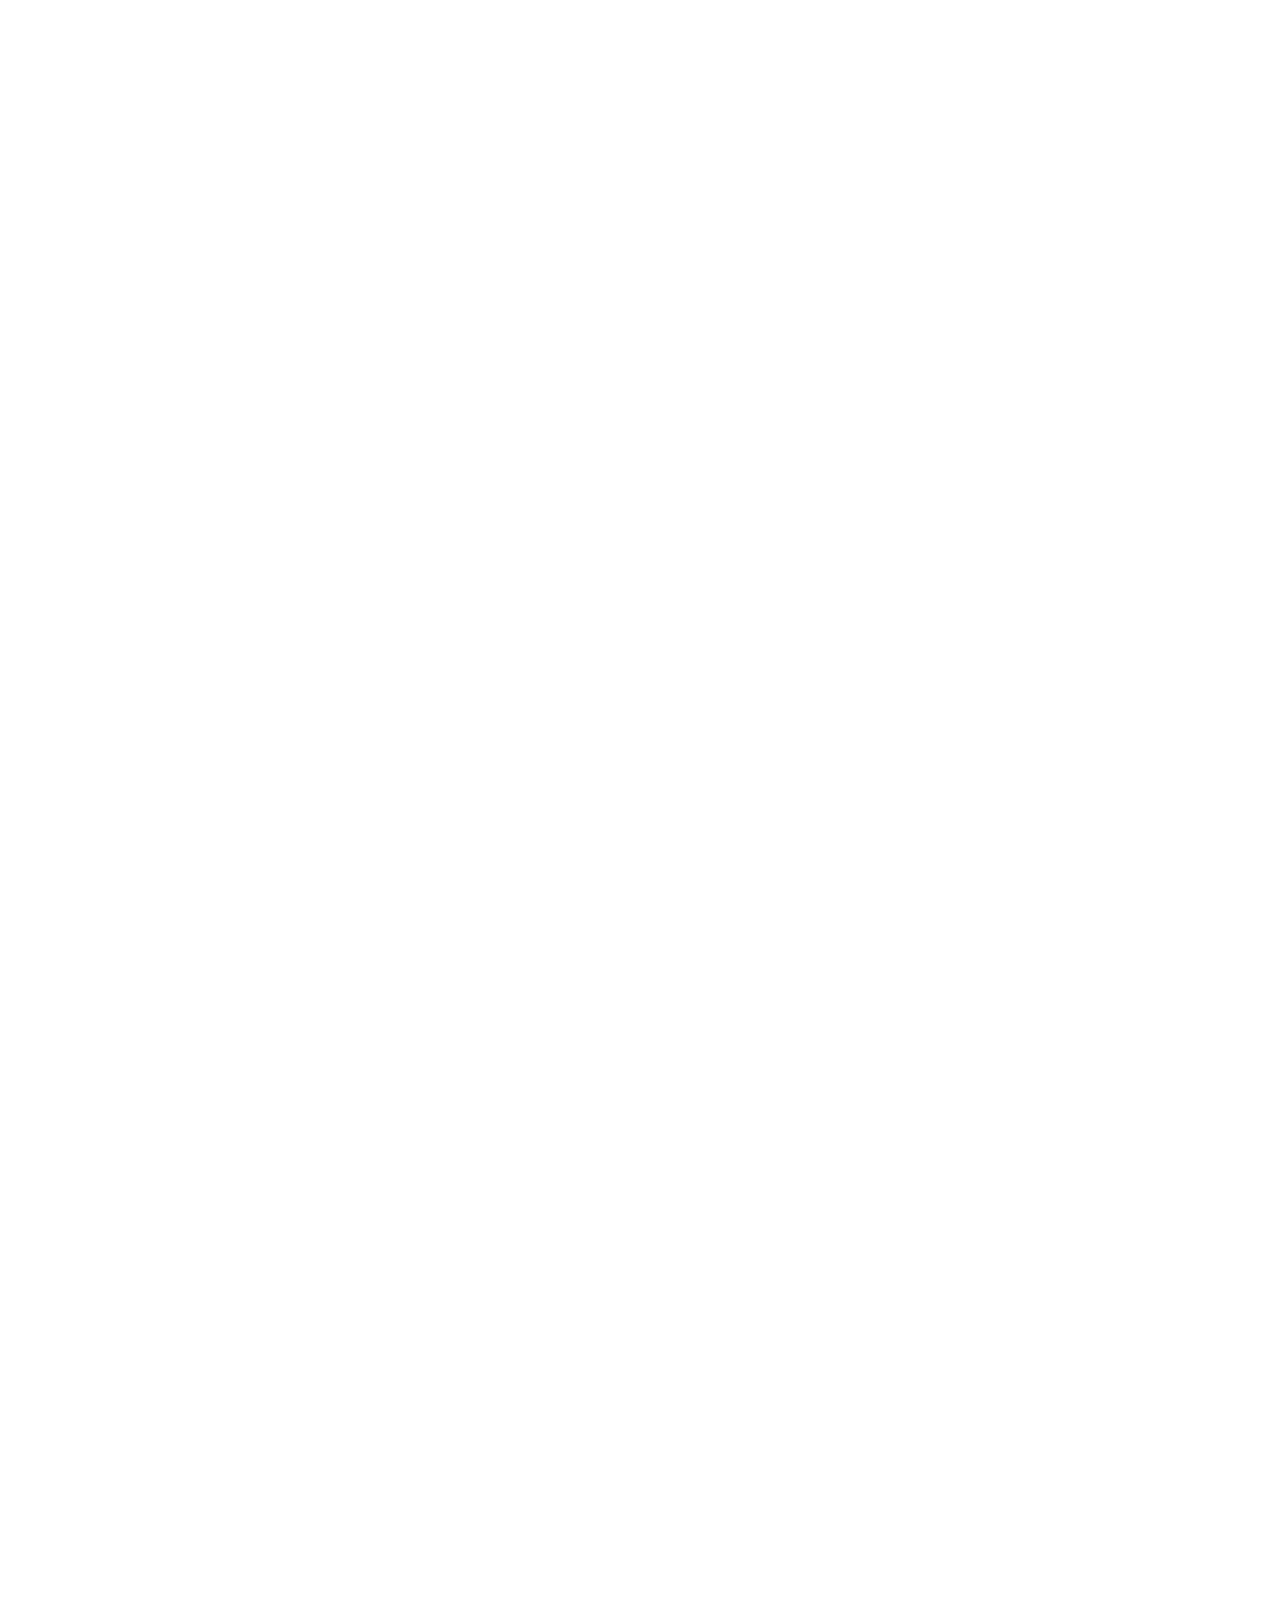
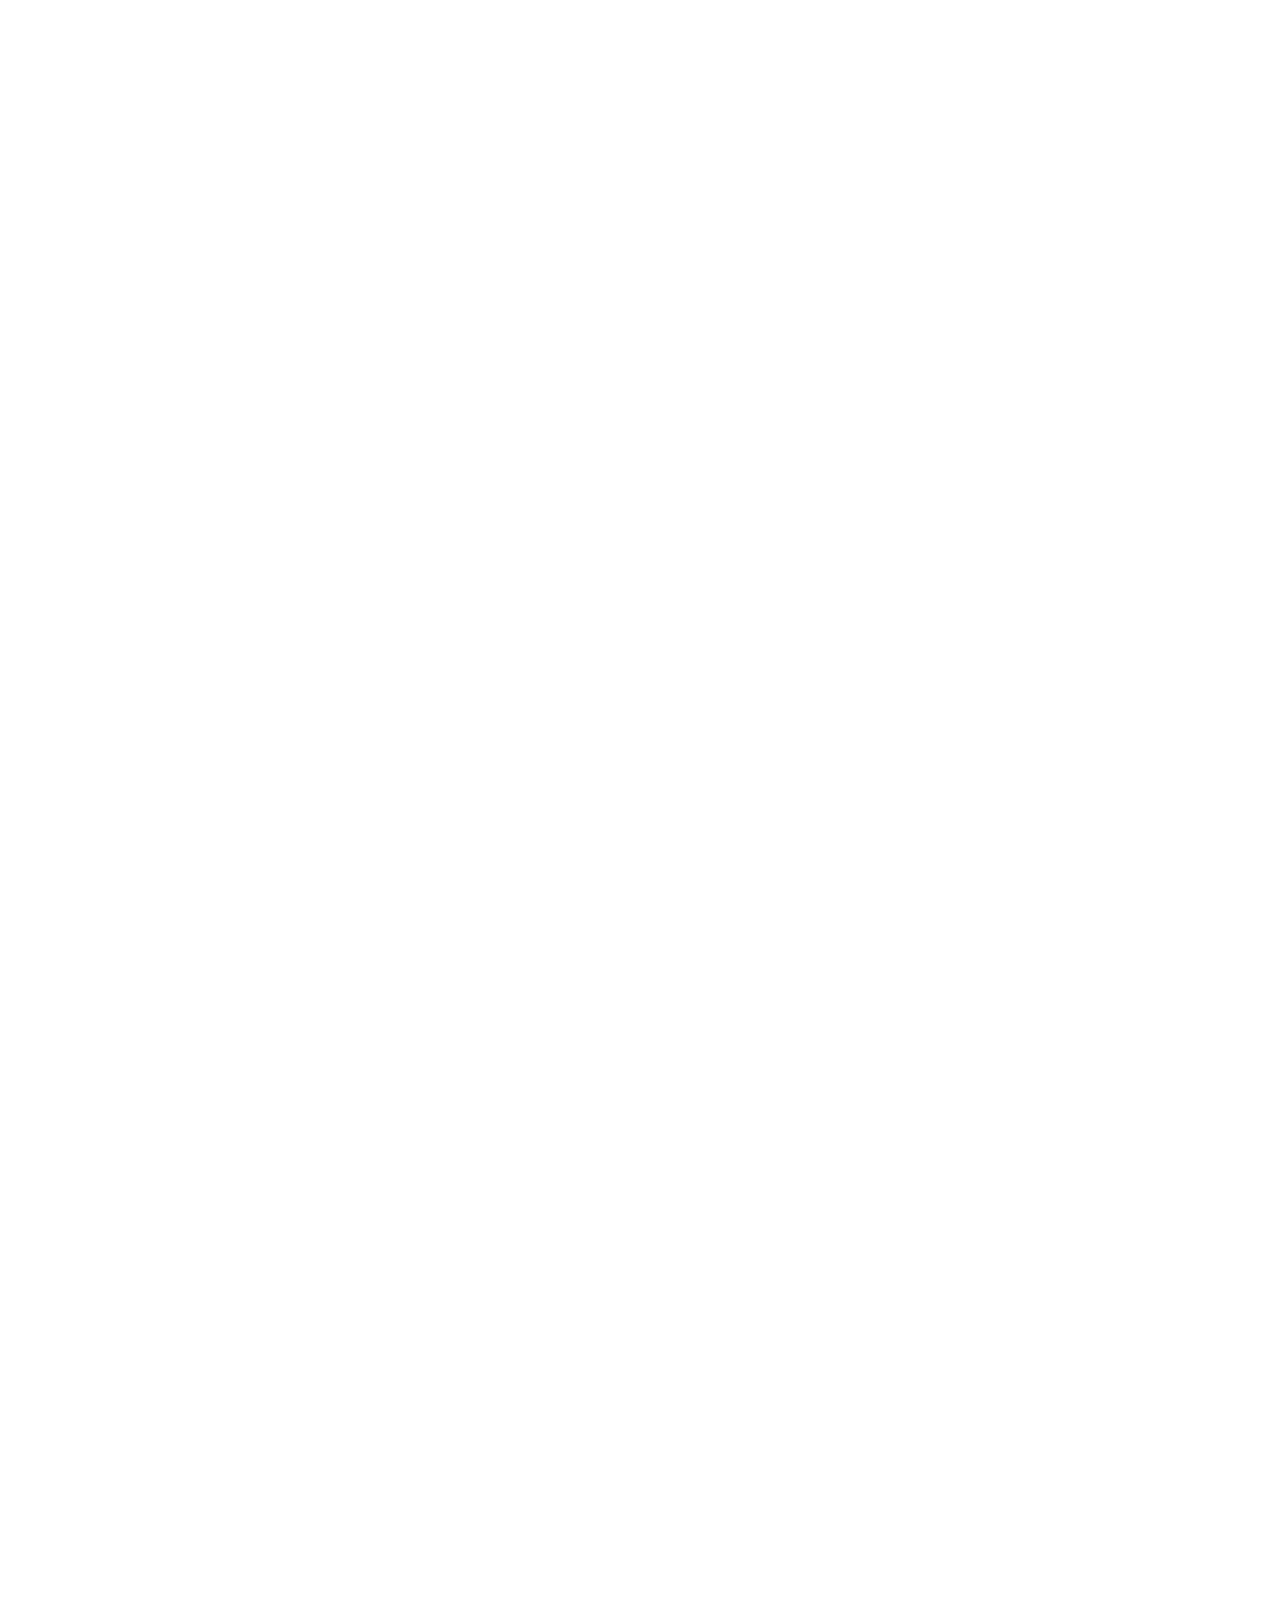
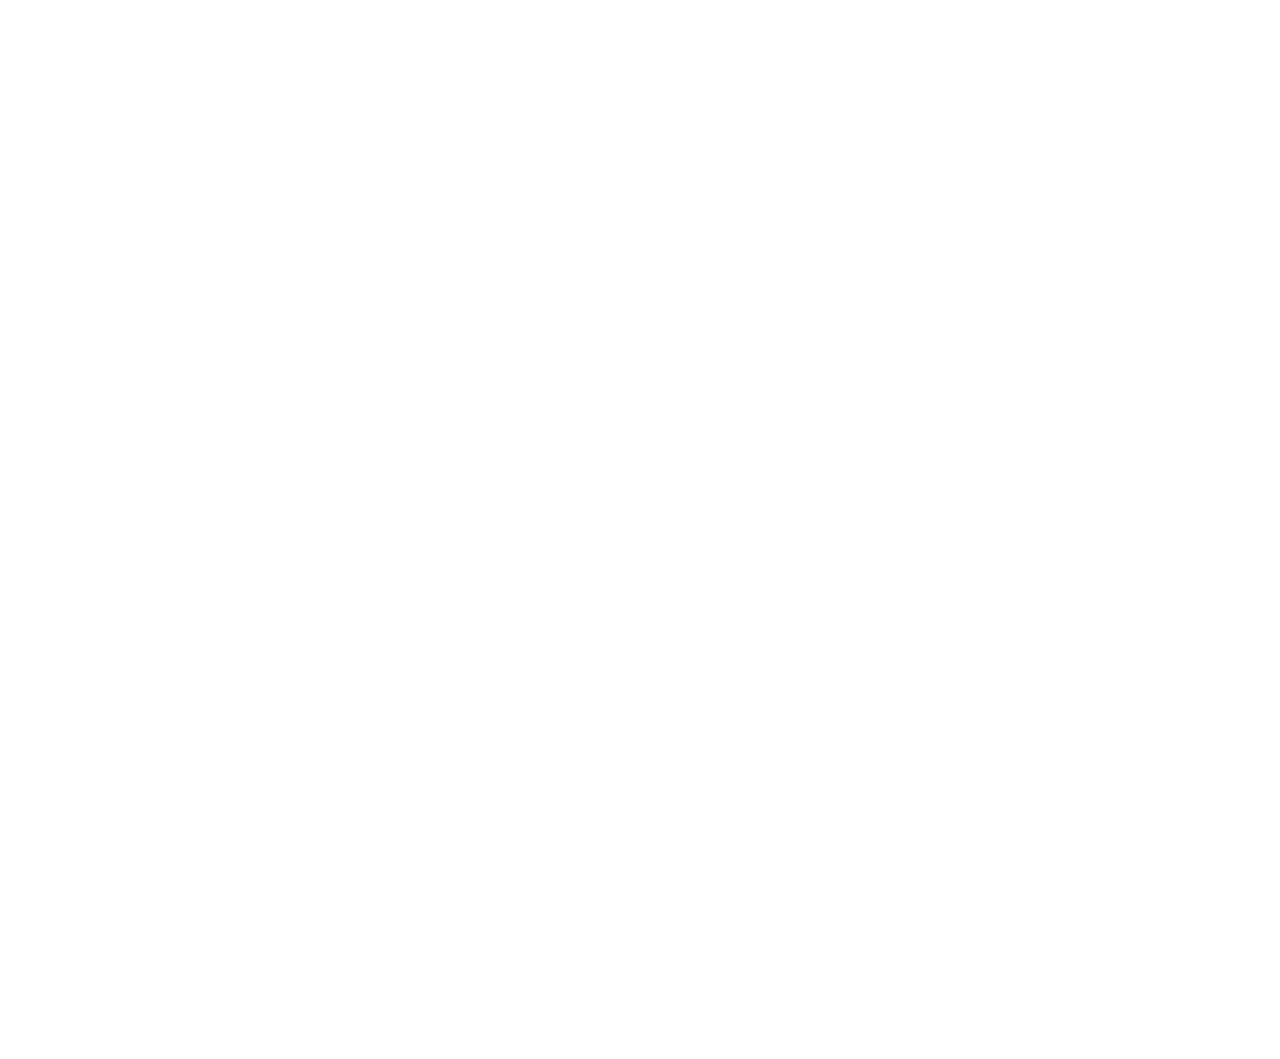
==== commit dd7a8c49: "update" ====
--- a/arab-index.html
+++ b/arab-index.html
@@ -5,7 +5,9 @@
     <meta charset="utf-8">
     <!-- Favicon-->
     <link rel="shortcut icon" href="img/indo-img/logo.png" />
-    <title>الرعاية الصحية الهندية العربية</title>
+    <title>
+        جلوبكس
+    </title>
     <meta content="width=device-width, initial-scale=1.0" name="viewport">
     <meta content="" name="keywords">
     <meta content="" name="description">
@@ -61,16 +63,16 @@
                             </i>
                         </small>
                         <small class="me-3 text-white-50">
-                            <a href="mailto:indoarabhealthcare@gmail.com">
-                                indoarabhealthcare@gmail.com
+                            <a href="mailto:globicx@gmail.com">
+                                globicx@gmail.com
                             </a>
                             <i class="fas fa-envelope me-2 text-secondary">
                             </i>
                         </small>
                     </div>
-                    <div id="note" class="text-secondary d-none d-xl-flex"><small>الرعاية الصحية الهندية العربية</small>
-                    </div>
-                    <div class="top-link">
+                    <div id="note" class="text-secondary d-none d-xl-flex"><small>جلوبكس - دعونا نحقق النجاح معًا</small></div>
+            
+                    <!-- <div class="top-link">
                         <a href="" class="bg-light nav-fill btn btn-sm-square rounded-circle"><i
                                 class="fab fa-facebook-f bg-light"></i></a>
                         <a href="" class="bg-light nav-fill btn btn-sm-square rounded-circle"><i
@@ -79,7 +81,7 @@
                                 class="fab fa-instagram bg-light"></i></a>
                         <a href="" class="bg-light nav-fill btn btn-sm-square rounded-circle me-0"><i
                                 class="fab fa-linkedin-in bg-light"></i></a>
-                    </div>
+                    </div> -->
                 </div>
             </div>
         </div>
@@ -90,8 +92,8 @@
                 <nav class="navbar navbar-dark navbar-expand-lg py-0">
                     <div class="logo">
                         <a href="/arab-index.html" class="navbar-brand">
-                            <img src="img/indo-img/whitelogo.png" alt="Indo-Arab Healthcare Logo" class="img-fluid"
-                                style="max-height: 60px;">
+                            <img src="img/indo-img/logo.jpg" alt="Globicx Healthcare Logo" class="img-fluid"
+                            style="max-height: 40px;">
                         </a>
                     </div>
                     <div class="d-flex justify-content-end">
@@ -149,195 +151,187 @@
 
 
         <!-- Carousel Start -->
-        <div class="container-fluid px-0">
-            <div id="carouselId" class="carousel slide" data-bs-ride="carousel" data-bs-interval="3000">
-
-                <div class="carousel-inner" role="listbox">
-                    <div class="carousel-item active">
-                        <img src="img/indo-img/carousel/carousel1.png" class="img-fluid carousel-img" alt="First slide">
-                        <div class="carousel-caption">
-
-                            <div class="container carousel-content">
-                                <h1 class="text-white fw-bold d-block mb-2">الهندية العربية<span
-                                        style="color: #65fedb;">
-                                        الرعاىة الصحية</span> </h1>
-                                <p class="mb-2 text-white fs-5 animated fadeInDown">
-                                    "منزلك البديل في الهند"</p>
-                                <img src="img/indo-img/logo.png" class="croped-logo" alt="">
-                                <!-- <a href="#contact" class="ms-2"><button type="button"
+    <div class="container-fluid px-0">
+        <div id="carouselId" class="carousel slide" data-bs-ride="carousel" data-bs-interval="3000">
+
+            <div class="carousel-inner" role="listbox">
+                <div class="carousel-item active">
+                    <img src="img/indo-img/carousel/c1.jpeg" class="img-fluid carousel-img" alt="First slide">
+                    <div class="carousel-caption">
+
+                        <div class="container carousel-content">
+                            
+                            <img src="img/indo-img/logo-removebg-.png"   alt="">
+                            <!-- <a href="#contact" class="ms-2"><button type="button"
                                     class="px-4 py-sm-3 px-sm-5 btn btn-primary rounded-pill carousel-content-btn2 animated fadeInRight">Contact
                                     Us</button></a> -->
 
-                            </div>
-                        </div>
-                    </div>
-                    <div class="carousel-item">
-                        <img src="img/indo-img/carousel/carousel2.png" class="img-fluid carousel-img"
-                            alt="Second slide">
-                        <div class="carousel-caption">
-                            <div class="container carousel-content">
-                                <h1 class="text-white fw-bold d-block mb-2">الهندية العربية<span
-                                        style="color: #65fedb;">
-                                        الرعاىة الصحية</span> </h1>
-                                <p class="mb-2 text-white fs-5 animated fadeInDown">
-                                    "منزلك البديل في الهند"</p>
-                                <img src="img/indo-img/logo.png" class="croped-logo" alt="">
-
-
-                            </div>
-                        </div>
-                    </div>
-                    <div class="carousel-item">
-                        <img src="img/indo-img/carousel/carousel3.png" class="img-fluid carousel-img" alt="Third slide">
-                        <div class="carousel-caption">
-                            <div class="container carousel-content">
-                                <h1 class="text-white fw-bold d-block mb-2">الهندية العربية<span
-                                        style="color: #65fedb;">
-                                        الرعاىة الصحية</span> </h1>
-                                <p class="mb-2 text-white fs-5 animated fadeInDown">
-                                    "منزلك البديل في الهند"</p>
-                                <img src="img/indo-img/logo.png" class="croped-logo" alt="">
-                            </div>
-                        </div>
-                    </div>
-                    <div class="carousel-item">
-                        <img src="img/indo-img/carousel/carousel4.png" class="img-fluid carousel-img" alt="Third slide">
-                        <div class="carousel-caption">
-                            <div class="container carousel-content">
-                                <h1 class="text-white fw-bold d-block mb-2">الهندية العربية<span
-                                        style="color: #65fedb;">
-                                        الرعاىة الصحية</span> </h1>
-                                <p class="mb-2 text-white fs-5 animated fadeInDown">
-                                    "منزلك البديل في الهند"</p>
-                                <img src="img/indo-img/logo.png" class="croped-logo" alt="">
-
-
-                            </div>
-                        </div>
-                    </div>
-                    <div class="carousel-item">
-                        <img src="img/indo-img/carousel/carousel5.png" class="img-fluid carousel-img" alt="Third slide">
-                        <div class="carousel-caption">
-                            <div class="container carousel-content">
-                                <h1 class="text-white fw-bold d-block mb-2">الهندية العربية<span
-                                        style="color: #65fedb;">
-                                        الرعاىة الصحية</span> </h1>
-                                <p class="mb-2 text-white fs-5 animated fadeInDown">
-                                    "منزلك البديل في الهند"</p>
-                                <img src="img/indo-img/logo.png" class="croped-logo" alt="">
-                            </div>
-                        </div>
-                    </div>
-
-                </div>
-            </div>
-            <!-- Carousel End -->
-
-            <!-- About Start -->
-            <div class="container-fluid py-2 my-1" id="about">
-                <div class="container pt-5">
-                    <div class="row g-5">
-                        <div class="col-lg-5 col-md-6 col-sm-12 wow fadeIn" data-wow-delay=".3s">
-                            <div class="h-100 position-relative image500-450">
-                                <img src="img/indo-img/doctors.jpeg" class="img-fluid w-75 rounded" alt=""
-                                    style="margin-bottom: 25%;">
-                                <div class="position-absolute w-75" style="top: 25%; right: 25%;">
-                                    <img src="img/indo-img/ladydoctor2.jpeg" class="img-fluid w-100 rounded" alt="">
-                                </div>
-                            </div>
-                        </div>
-                        <div class="col-lg-7 col-md-6 col-sm-12 wow fadeIn" data-wow-delay=".5s">
-                            <h5 class="text-primary">معلومات عنا</h5>
-                            <h1 class="mb-4">حول الرعاية الصحية الهندية العربية وحلولها الطبية المبتكرة</h1>
-                            <p>إن شركة الهند العربية للرعاية الصحية هي مؤسسة مؤسسية عظيمة تقدم الأفضل والمزيد
-                                مريح
-                                الخبرة الطبية للمواطنين من مختلف أنحاء العالم من خلال التكامل
-                                إبداعي
-                                التقنيات والقيم التقليدية وخير الطبيعة الخالص في مجال الرعاية الصحية.
-                            </p>
-                            <p class="mb-4">في هذا النظام، الفروع الطبية مثل الطب البديل، الأيورفيدا والعلاج الطبيعي
-                                نكون
-                                مجهزة بشكل ملائم تحت مظلة واحدة، بحيث يتم تحديد خيارات العلاج
-                                بواسطة
-                                الخبراء والأطباء ذوي الخبرة في المجالات المعنية مع الأخذ في الاعتبار الرفاهية و
-                                اهتمام
-                                من المريض.</p>
-                            <p class="mb-4">يحرص فريق Indo Arab Healthcare على توسيع تواجده في هذا المجال
-                                دوليا من قبل
-                                توفير خدمات رعاية طبية عالية الجودة وبأسعار معقولة وعادلة للجميع.</p>
-                            <a href="#contact" class="btn btn-secondary rounded-pill px-5 py-3">المزيد من التفاصيل</a>
-                        </div>
-                    </div>
-                </div>
-            </div>
-            <!-- About End -->
-
-
-
-
-
-
-
-            <!-- Services Start -->
-            <div class="container-fluid services py-5 mb-1" id="services">
-                <div class="container">
-                    <div class="text-center mx-auto pb-5 wow fadeIn" data-wow-delay=".3s" style="max-width: 600px;">
-                        <h5 class="text-primary">خدماتنا</h5>
-                        <h1>رعاية شاملة، مصممة حسب احتياجاتك</h1>
-                    </div>
-                    <div class="row g-5 services-inner">
-                        <div class="col-md-6 col-lg-4 wow fadeIn" data-wow-delay=".3s">
-                            <div class="services-item bg-light">
-                                <div class="p-4 text-center services-content">
-                                    <div class="services-content-icon">
-                                        <i class="fa fa-stethoscope fa-7x mb-4 text-dark"></i>
-                                        <h4 class="mb-3">الطب الحديث</h4>
-                                        <p class="mb-4">علاجات طبية شاملة باستخدام الطب الحديث
-                                            الممارسات.
-                                        </p>
-                                        <a href="#allopathy" class="ms-2"><button type="button"
-                                                class="px-4 py-sm-3 px-sm-5 btn btn-primary rounded-pill carousel-content-btn2 animated fadeInRight">
-                                                اقرأ أكثر</button></a>
-                                    </div>
-                                </div>
-                            </div>
-                        </div>
-                        <div class="col-md-6 col-lg-4 wow fadeIn" data-wow-delay=".5s">
-                            <div class="services-item bg-light">
-                                <div class="p-4 text-center services-content">
-                                    <div class="services-content-icon">
-                                        <i class="fa fa-heart fa-7x mb-4 text-dark"></i>
-                                        <h4 class="mb-3">الأيورفيدا</h4>
-                                        <p class="mb-4">العلاجات الطبية الهندية التقليدية القائمة على التوازن الجسدي
-                                            أنظمة.
-                                        </p>
-                                        <a href="#ayurveda" class="ms-2"><button type="button"
-                                                class="px-4 py-sm-3 px-sm-5 btn btn-primary rounded-pill carousel-content-btn2 animated fadeInRight">
-                                                اقرأ أكثر</button></a>
-                                    </div>
-                                </div>
-                            </div>
-                        </div>
-                        <div class="col-md-6 col-lg-4 wow fadeIn" data-wow-delay=".7s">
-                            <div class="services-item bg-light">
-                                <div class="p-4 text-center services-content">
-                                    <div class="services-content-icon">
-                                        <i class="fas fa-leaf fa-7x mb-4 text-dark"></i>
-                                        <h4 class="mb-3">العلاج الطبيعي</h4>
-                                        <p class="mb-4">العلاجات التي تركز على العلاجات الطبيعية وقدرة الجسم
-                                            ل
-                                            يشفي
-                                            بحد ذاتها</p>
-                                        <a href="#naturopathy" class="ms-2"><button type="button"
-                                                class="px-4 py-sm-3 px-sm-5 btn btn-primary rounded-pill carousel-content-btn2 animated fadeInRight">
-                                                اقرأ أكثر</button></a>
-                                    </div>
-                                </div>
-                            </div>
-                        </div>
-                    </div>
-                </div>
-            </div>
+                        </div>
+                    </div>
+                </div>
+                <div class="carousel-item">
+                    <img src="img/indo-img/carousel/c2.jpeg" class="img-fluid carousel-img" alt="Second slide">
+                    <div class="carousel-caption">
+                        <div class="container carousel-content">
+                            
+                            <img src="img/indo-img/logo-removebg-.png" alt="">
+
+
+                        </div>
+                    </div>
+                </div>
+                <div class="carousel-item">
+                    <img src="img/indo-img/carousel/c3.png" class="img-fluid carousel-img" alt="Third slide">
+                    <div class="carousel-caption">
+                        <div class="container carousel-content">
+                            
+                            <img src="img/indo-img/logo-removebg-.png"   alt="">
+                        </div>
+                    </div>
+                </div>
+                <div class="carousel-item">
+                    <img src="img/indo-img/carousel/c4.jpg" class="img-fluid carousel-img" alt="Third slide">
+                    <div class="carousel-caption">
+                        <div class="container carousel-content">
+                            
+                            <img src="img/indo-img/logo-removebg-.png"   alt="">
+
+
+                        </div>
+                    </div>
+                </div>
+                <div class="carousel-item">
+                    <img src="img/indo-img/carousel/c5.jpg" class="img-fluid carousel-img" alt="Third slide">
+                    <div class="carousel-caption">
+                        <div class="container carousel-content">
+                            
+                            <img src="img/indo-img/logo-removebg-.png"   alt="">
+                        </div>
+                    </div>
+                </div>
+                <div class="carousel-item">
+                    <img src="img/indo-img/carousel/c6.jpg" class="img-fluid carousel-img" alt="Third slide">
+                    <div class="carousel-caption">
+                        <div class="container carousel-content">
+                            
+                            <img src="img/indo-img/logo-removebg-.png"   alt="">
+                        </div>
+                    </div>
+                </div>
+
+
+
+            </div>
+        </div>
+        <!-- Carousel End -->
+
+          <!-- عن الشركة البداية -->
+<div class="container-fluid py-2 my-1" id="about">
+    <div class="container pt-5">
+        <div class="row g-5">
+            <div class="col-lg-5 col-md-6 col-sm-12 wow fadeIn" data-wow-delay=".3s">
+                <div class="h-100 position-relative image500-450">
+                    <img src="img/indo-img/doctors.jpeg" class="img-fluid w-75 rounded" alt=""
+                        style="margin-bottom: 25%;">
+                    <div class="position-absolute w-75" style="top: 25%; right: 25%;">
+                        <img src="img/indo-img/job-img.jpg" class="img-fluid w-100 rounded" alt="">
+                    </div>
+                </div>
+            </div>
+            <div class="col-lg-7 col-md-6 col-sm-12 wow fadeIn" data-wow-delay=".5s">
+                <h5 class="text-primary">من نحن</h5>
+                <h1 class="mb-4">نبذة عن جلوبكس للرعاية الصحية وحلولها الطبية المبتكرة</h1>
+                <p>جلوبكس للرعاية الصحية هي مؤسسة رائدة تركز على تقديم تجربة طبية متميزة وأكثر راحة للأشخاص حول العالم. نحقق ذلك من خلال دمج التقنيات المتقدمة مع القيم التقليدية ونقاء الطبيعة في قطاع الرعاية الصحية.</p>
+                <p class="mb-4">نحن نجمع بين فروع متعددة من الطب، بما في ذلك الطب الحديث والأيورفيدا والطبيعة، تحت سقف واحد. هذا النهج الشامل يسمح لفريقنا من الأطباء المتخصصين بتحديد أفضل الخيارات العلاجية بناءً على صحة المريض وتفضيلاته.</p>
+                <p class="mb-4">مع رؤية للتوسع الدولي، يلتزم فريق الرعاية الصحية الهندي العربي بتقديم خدمات طبية عالية الجودة بأسعار معقولة على مستوى العالم.</p>
+                <p class="mb-4">كما نفخر بتقديم خبرتنا في خدمات التوظيف، خاصة في القطاعات الطبية والهندسية. منذ عام 2014، بنينا سمعة قوية في استشارة وتوظيف محترفين مؤهلين، من الأطباء الاستشاريين إلى العاملين الفنيين. تشمل خبرتنا الواسعة توظيف مهنيين في مجالات الهندسة، والبناء، والتقنيات الطبية.</p>
+                <p class="mb-4">سواء كنت بحاجة إلى أطباء استشاريين، أو طاقم طبي مساعد، أو مهندسين، أو عمال تقنيين مهرة، نحن هنا لتقديم حلول توظيف فعالة وموثوقة للأفراد والمؤسسات والشركات. ندعوكم للتواصل معنا لمزيد من المعلومات، ونتطلع للتعاون معكم في جميع احتياجاتكم التوظيفية.</p>
+                <a href="#contact" class="btn btn-secondary rounded-pill px-5 py-3" style="color: black;">المزيد من التفاصيل</a>
+            </div>
+        </div>
+    </div>
+</div>
+<!-- عن الشركة النهاية -->
+
+<!-- الخدمات البداية -->
+<div class="container-fluid services py-5 mb-1" id="services">
+    <div class="container">
+        <div class="text-center mx-auto pb-5 wow fadeIn" data-wow-delay=".3s" style="max-width: 600px;">
+            <h5 class="text-primary">خدماتنا</h5>
+            <h1>رعاية شاملة، مصممة خصيصًا لاحتياجاتك</h1>
+        </div>
+        <div class="row g-5 services-inner">
+            <div class="col-md-6 col-lg-4 wow fadeIn" data-wow-delay=".3s">
+                <div class="services-item bg-light">
+                    <div class="p-4 text-center services-content">
+                        <div class="services-content-icon">
+                            <i class="fa fa-stethoscope fa-7x mb-4 text-dark"></i>
+                            <h4 class="mb-3">الطب الحديث</h4>
+                            <p class="mb-4">علاجات طبية شاملة باستخدام ممارسات الطب الحديث.</p>
+                            <a href="#allopathy" class="ms-2">
+                                <button type="button" class="px-4 py-sm-3 px-sm-5 btn btn-primary rounded-pill carousel-content-btn2 animated fadeInRight">
+                                    قراءة المزيد
+                                </button>
+                            </a>
+                        </div>
+                    </div>
+                </div>
+            </div>
+            <div class="col-md-6 col-lg-4 wow fadeIn" data-wow-delay=".5s">
+                <div class="services-item bg-light">
+                    <div class="p-4 text-center services-content">
+                        <div class="services-content-icon">
+                            <i class="fa fa-heart fa-7x mb-4 text-dark"></i>
+                            <h4 class="mb-3">الأيورفيدا</h4>
+                            <p class="mb-4">علاجات طبية هندية تقليدية تركز على توازن الأنظمة الجسدية.</p>
+                            <a href="#ayurveda" class="ms-2">
+                                <button type="button" class="px-4 py-sm-3 px-sm-5 btn btn-primary rounded-pill carousel-content-btn2 animated fadeInRight">
+                                    قراءة المزيد
+                                </button>
+                            </a>
+                        </div>
+                    </div>
+                </div>
+            </div>
+            <div class="col-md-6 col-lg-4 wow fadeIn" data-wow-delay=".7s">
+                <div class="services-item bg-light">
+                    <div class="p-4 text-center services-content">
+                        <div class="services-content-icon">
+                            <i class="fas fa-leaf fa-7x mb-4 text-dark"></i>
+                            <h4 class="mb-3">العلاج الطبيعي</h4>
+                            <p class="mb-4">علاجات تركز على العلاجات الطبيعية وقدرة الجسم على الشفاء الذاتي.</p>
+                            <a href="#naturopathy" class="ms-2">
+                                <button type="button" class="px-4 py-sm-3 px-sm-5 btn btn-primary rounded-pill carousel-content-btn2 animated fadeInRight">
+                                    قراءة المزيد
+                                </button>
+                            </a>
+                        </div>
+                    </div>
+                </div>
+            </div>
+            <div class="container d-flex justify-content-center py-5">
+                <div class="col-md-6 col-lg-4 wow fadeIn" data-wow-delay=".9s">
+                    <div class="services-item bg-light">
+                        <div class="p-4 text-center services-content">
+                            <div class="services-content-icon">
+                                <i class="fas fa-briefcase fa-7x mb-4 text-dark"></i>
+                                <h4 class="mb-3">خدمات التوظيف</h4>
+                                <p class="mb-4">توظيف متخصص للمهن الطبية والهندسية عالميًا. منذ 2014، ساعدنا المؤسسات والشركات بتوفير محترفين مؤهلين وعمال تقنيين.</p>
+                                <a href="#introduction" class="ms-2">
+                                    <button type="button" class="px-4 py-sm-3 px-sm-5 btn btn-primary rounded-pill carousel-content-btn2 animated fadeInRight">
+                                        قراءة المزيد
+                                    </button>
+                                </a>
+                            </div>
+                        </div>
+                    </div>
+                </div>
+            </div>  
+        </div>
+    </div>
+</div>
+<!-- الخدمات النهاية -->
+
 
 
             <!-- medical sollution -->
@@ -598,6 +592,31 @@
                 </div>
             </div>
             <!-- Our Specialitires End -->
+             <!-- قسم المقدمة -->
+<div class="container-fluid py-5 my-2" id="introduction">
+    <div class="container pt-5">
+        <div class="row g-5">
+            <!-- العمود الأيسر مع الصور -->
+            <div class="col-lg-4 col-md-6 col-sm-12 wow fadeIn" data-wow-delay=".3s">
+                <div class="h-100 d-flex flex-column gap-3">
+                    <img src="img/indo-img/r1.jpg" class="img-fluid w-100 rounded" alt="صورة التوظيف 1">
+                    <img src="img/indo-img/r3.jpg" class="img-fluid w-100 rounded" alt="صورة التوظيف 3">
+                </div>
+            </div>
+
+            <!-- العمود الأيمن مع النص -->
+            <div class="col-lg-8 col-md-6 col-sm-12 wow fadeIn" data-wow-delay=".5s">
+                <h5 class="text-primary">مرحبًا بكم في خدمات التوظيف لدينا</h5>
+                <h1 class="mb-4">شريكك الموثوق في التوظيف العالمي</h1>
+                <p>يسعدنا أن نقدم أنفسنا كمنظمة ذات سمعة جيدة في مجال استشارات التوظيف، متخصصين في توظيف المهنيين في القطاعين الطبي والهندسي على مستوى عالمي منذ عام 2014. نقدم خدماتنا لكل من العملاء الأفراد والمؤسسات، مع حلول توظيف فعالة لمجموعة متنوعة من الأدوار في القطاعات الطبية والهندسية.</p>
+                <p class="mb-4">مع خبرة واسعة في استقطاب أفضل المواهب، نقدم مجموعة شاملة من خدمات التوظيف في المجالات الطبية، بما في ذلك الأطباء الاستشاريين، المتخصصين، والطاقم الطبي المساعد، بالإضافة إلى الأدوار الهندسية، من العمال الفنيين إلى المشرفين والعاملين في المشاريع المتعلقة بالبناء. نحن نخدم الشركات التي تبحث عن أفراد مهرة في مجالات تتراوح من الرعاية الصحية إلى الهندسة والبناء.</p>
+                <p class="mb-4">ندعوكم للتواصل معنا لتلبية احتياجاتكم من التوظيف. نحن مستعدون تمامًا لتقديم المعلومات اللازمة ونتطلع للتعاون معكم لتلبية متطلباتكم في توظيف الكفاءات من الهند. يرجى التواصل معنا في أقرب وقت ممكن، ودعونا نعمل معًا لتوظيف محترفين مهرة سيساهمون في نجاحكم.</p>
+            </div>
+        </div>
+    </div>
+</div>
+<!-- نهاية قسم المقدمة -->
+
 
             <!-- Gallery Start -->
             <div class="container-fluid project py-5 mb-5">
@@ -933,9 +952,9 @@
                                         class="fas fa-phone-alt text-secondary me-2"></i>+91 8606263000</a>
                                 <a href="tel:9539983000" class="py-3 text-light"><i
                                         class="fas fa-phone-alt text-secondary me-2"></i>+91 9539983000</a>
-                                <a href="mailto:indoarabhealthcare@gmail.com" class="py-3 text-light"><i
+                                <a href="mailto:globicx@gmail.com" class="py-3 text-light"><i
                                         class="fas fa-envelope text-secondary me-2"></i>
-                                    indoarabhealthcare@gmail.com</a>
+                                    globicx@gmail.com</a>
                             </div>
                         </div>
 
@@ -953,7 +972,7 @@
                     <div class="row">
                         <div class="col-md-6 text-center text-md-start">
                             <span class="text-light"><a href="#" class="text-secondary"><i
-                                        class="fas fa-copyright text-secondary me-2"></i>www.indoarabhealthcare.com</a>،
+                                        class="fas fa-copyright text-secondary me-2"></i>جلوبكس</a>،
                                 جميع الحقوق محفوظة.</span>
                         </div>
                         <div class="col-md-6 text-center text-md-end">
--- a/css/style.css
+++ b/css/style.css
@@ -153,6 +153,14 @@
 /*** Navbar End ***/
 
 /*** Carousel Start ***/
+@media (min-width: 992px) {
+  .carousel-img {
+      width: 100vw;
+      height: 100vh;
+      object-fit: cover;
+  }
+}
+
 
 .carousel-item {
   position: relative;
@@ -165,7 +173,7 @@
   position: absolute;
   top: 0;
   left: 0;
-  background: rgba(0, 0, 0, 0.6);
+
 }
 
 .carousel-caption {
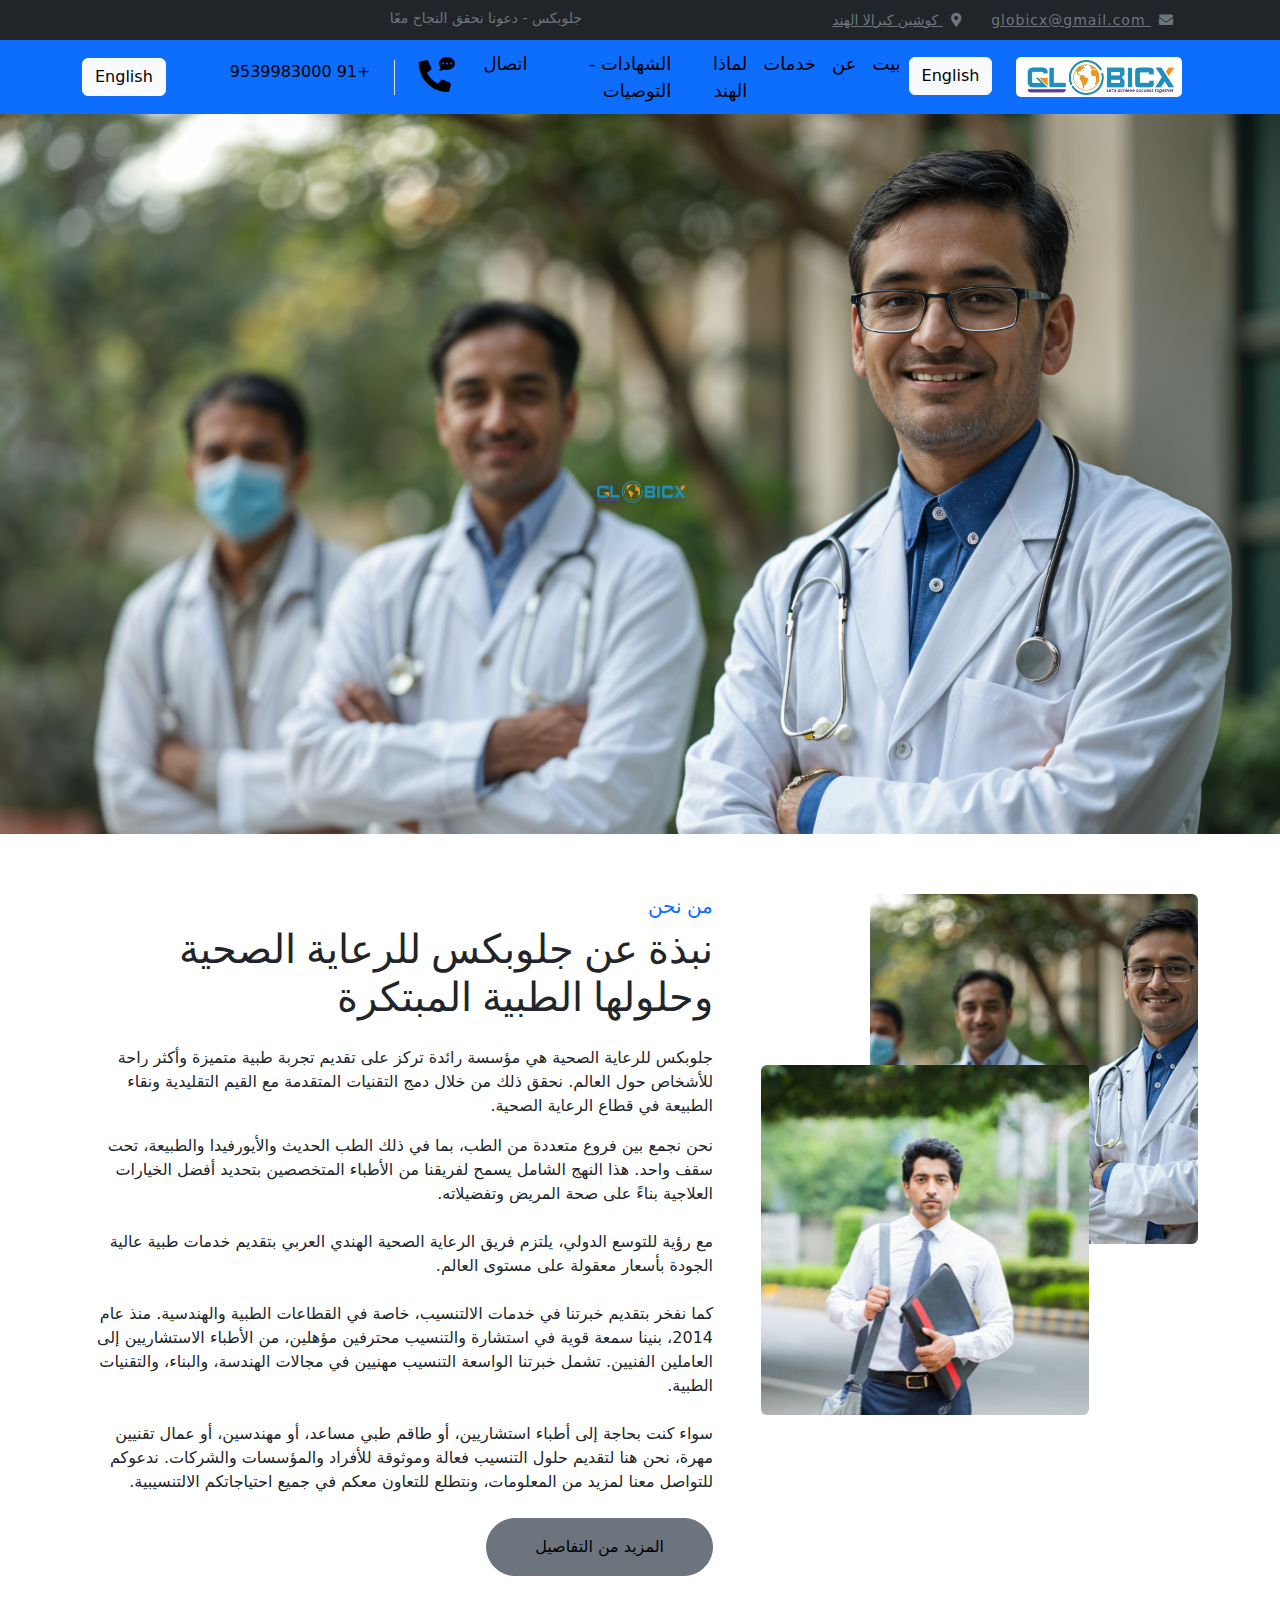
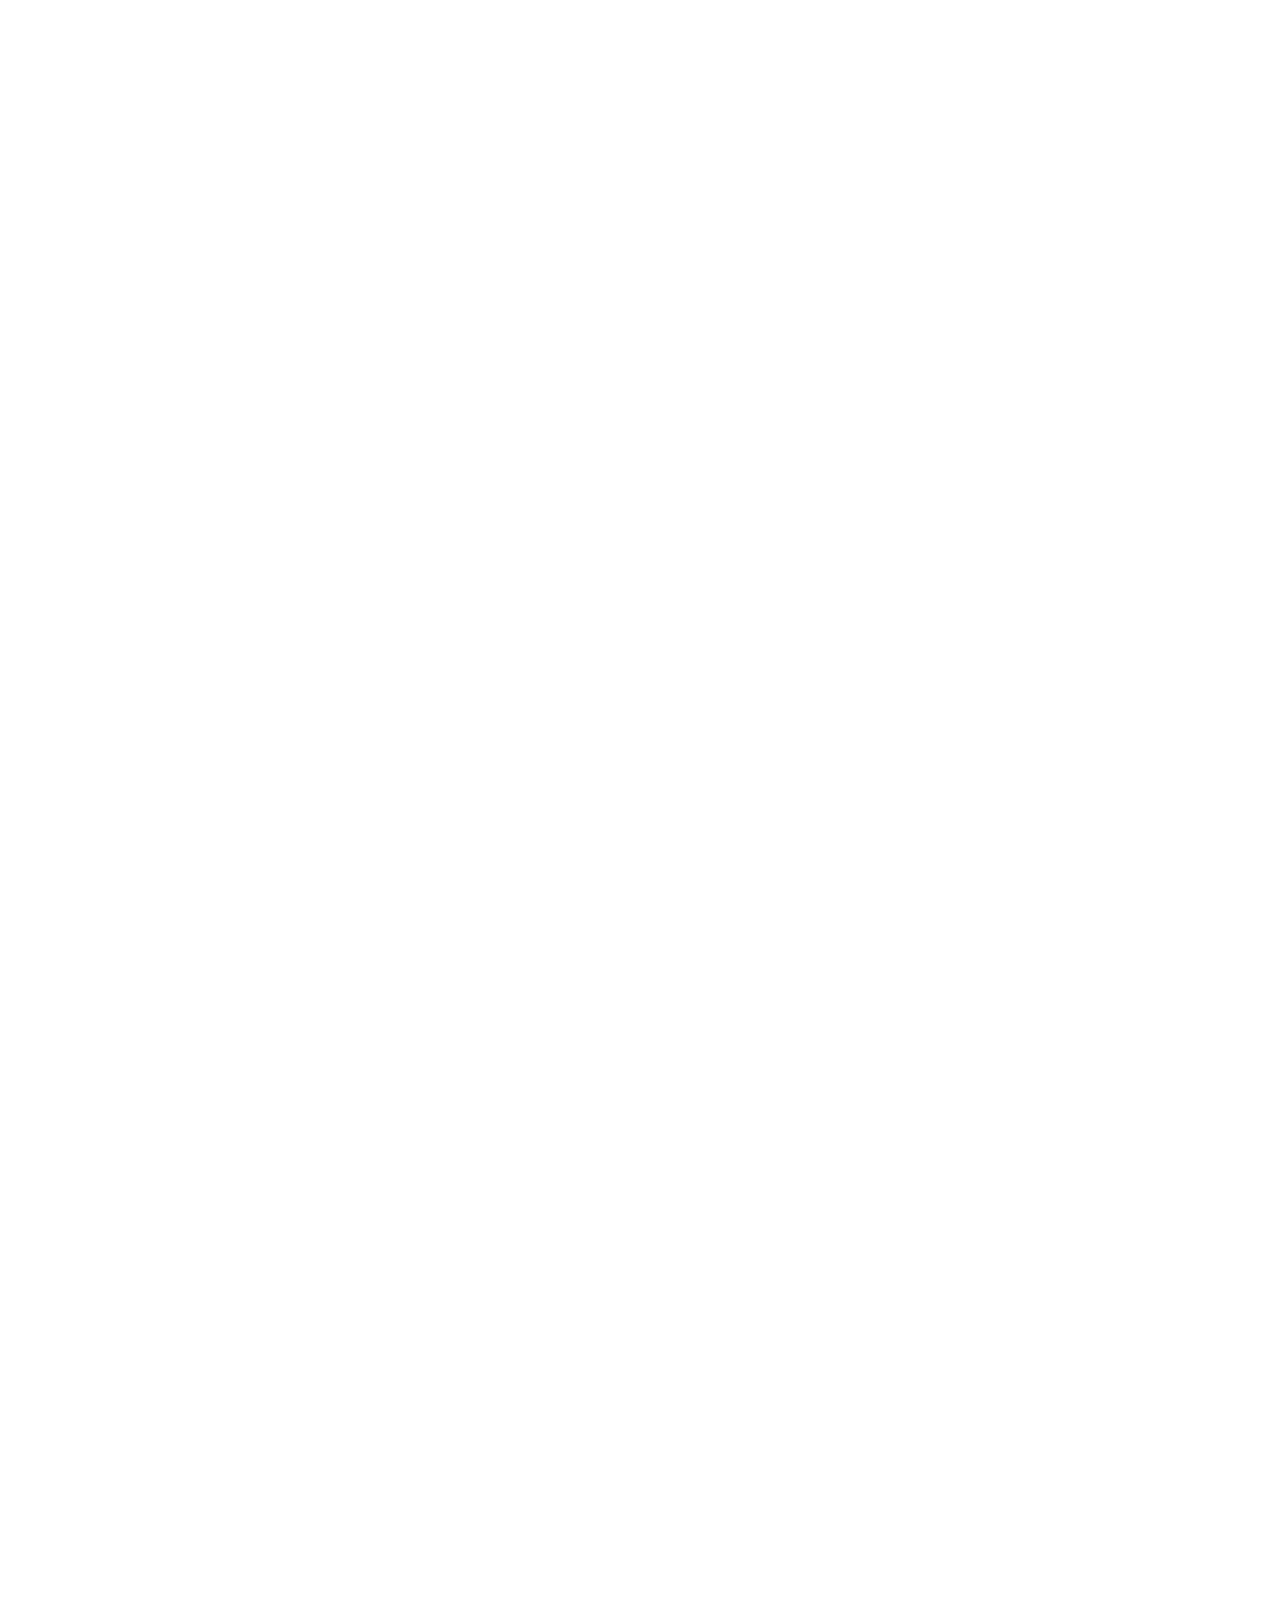
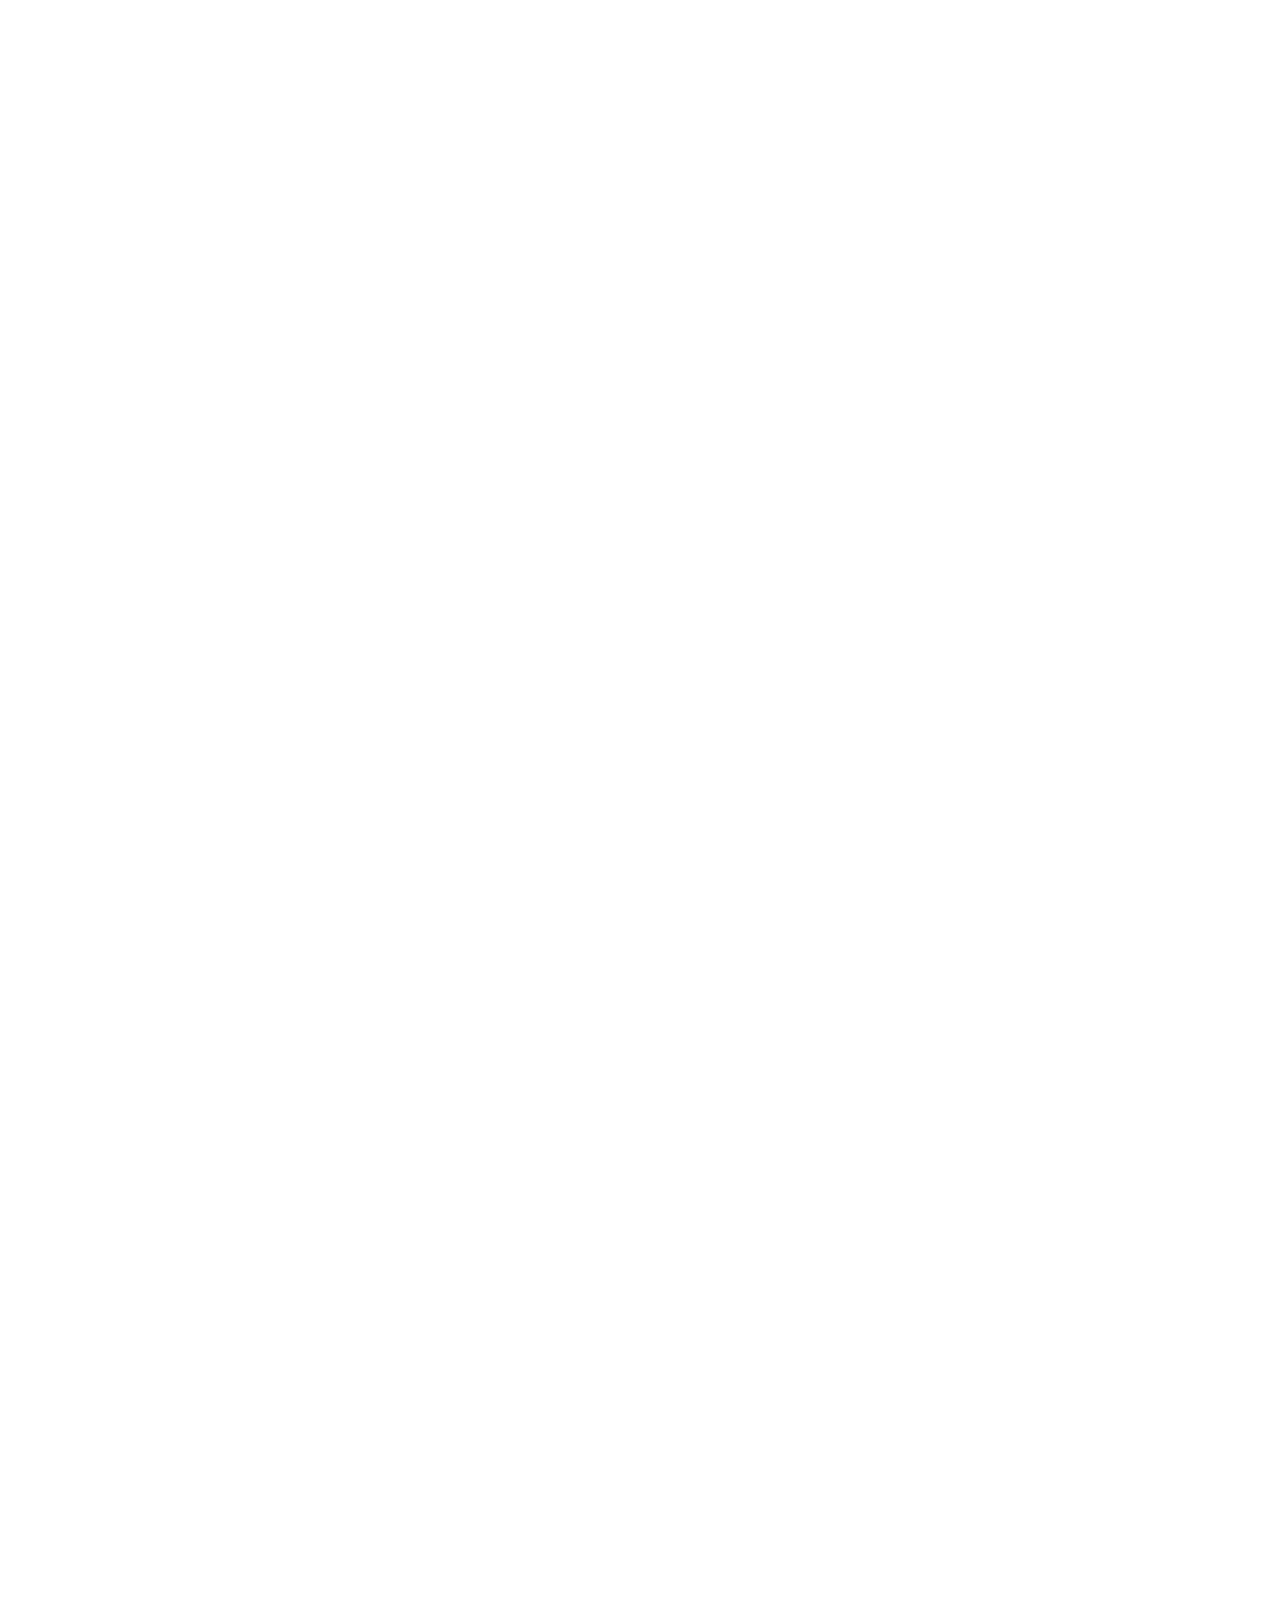
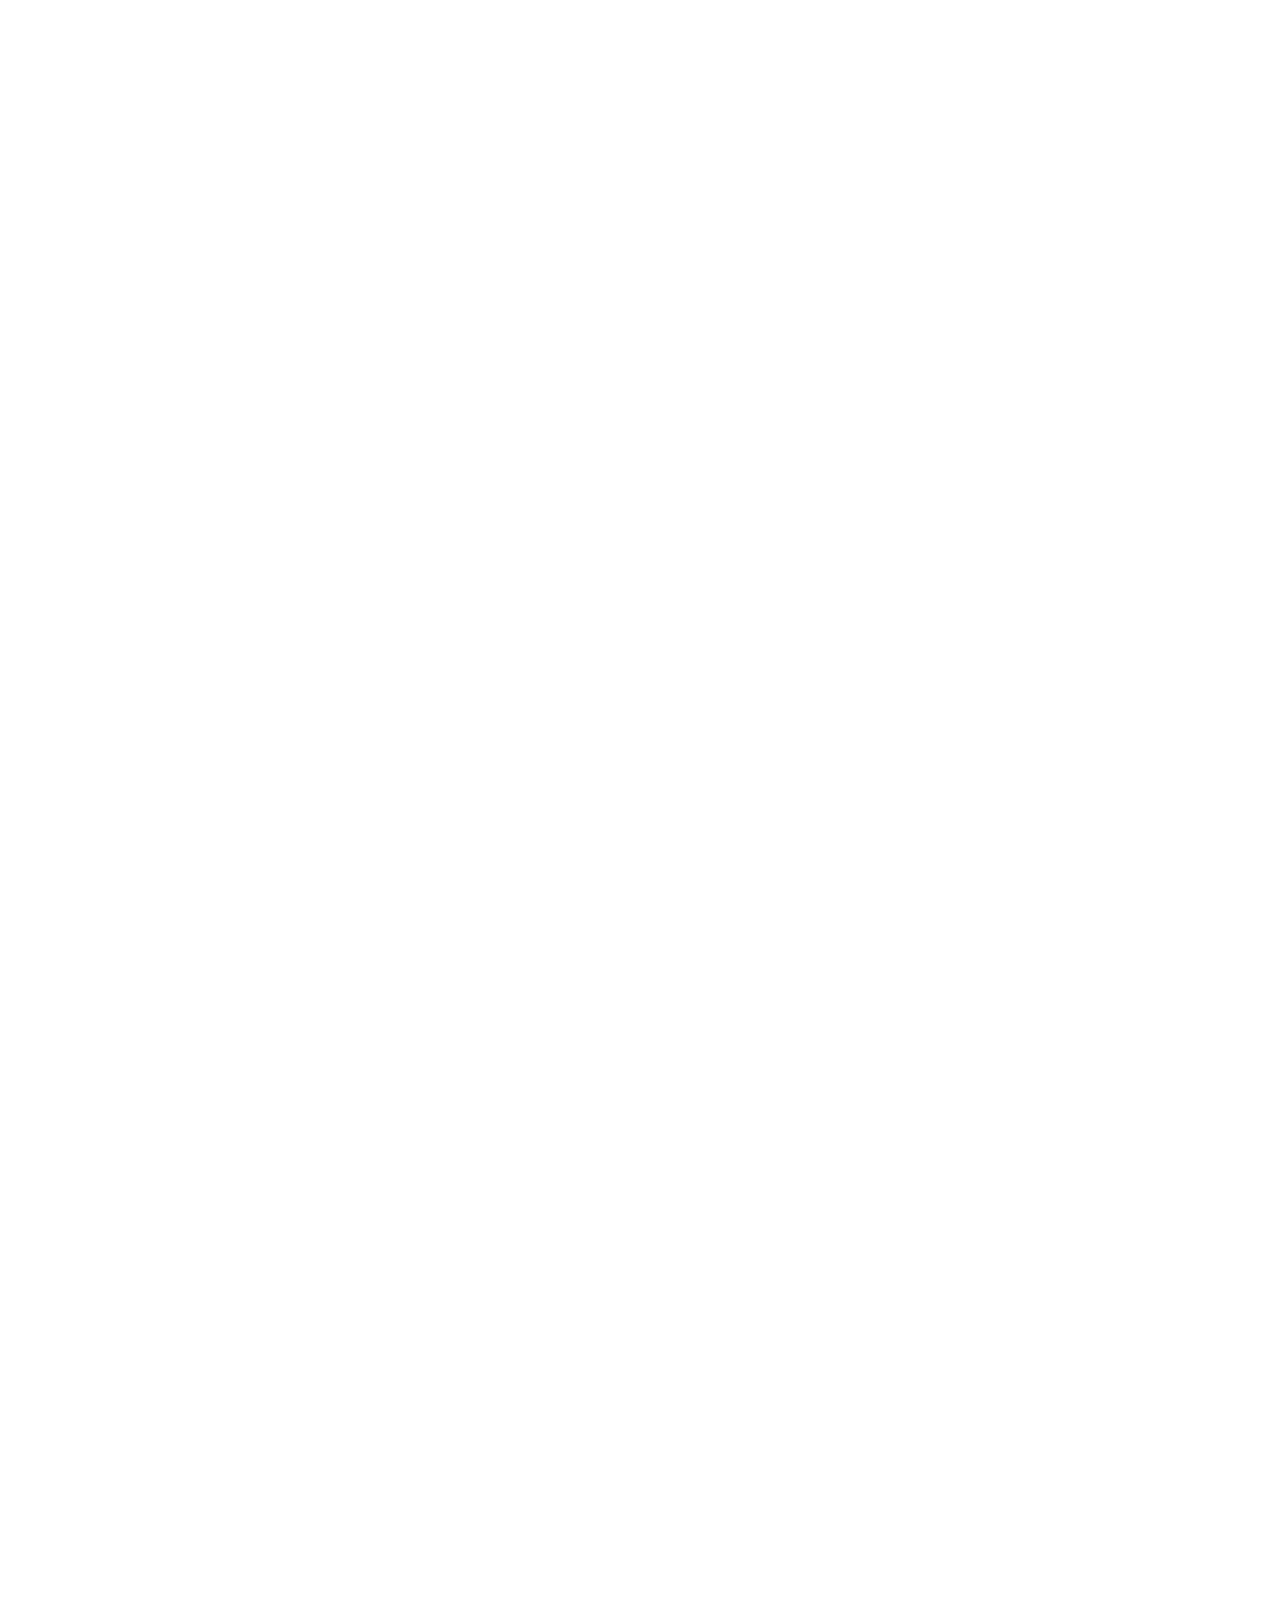
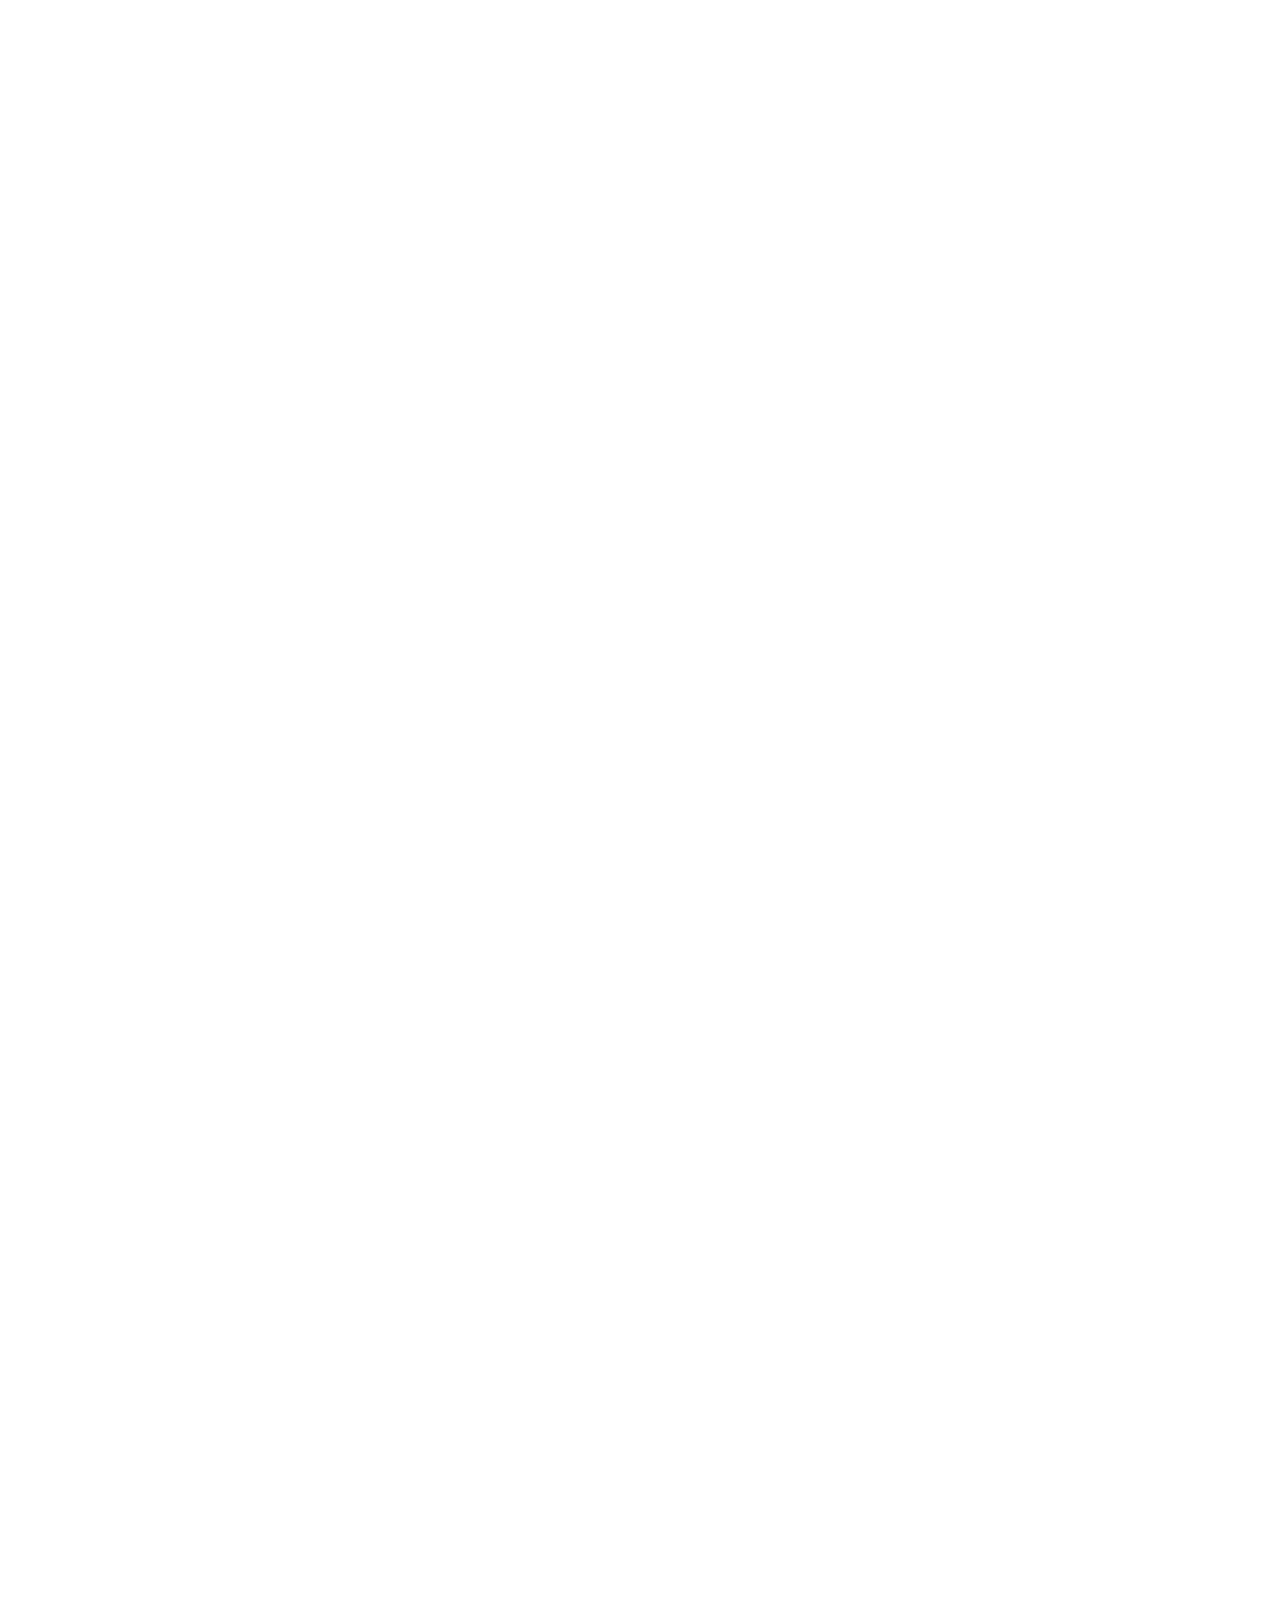
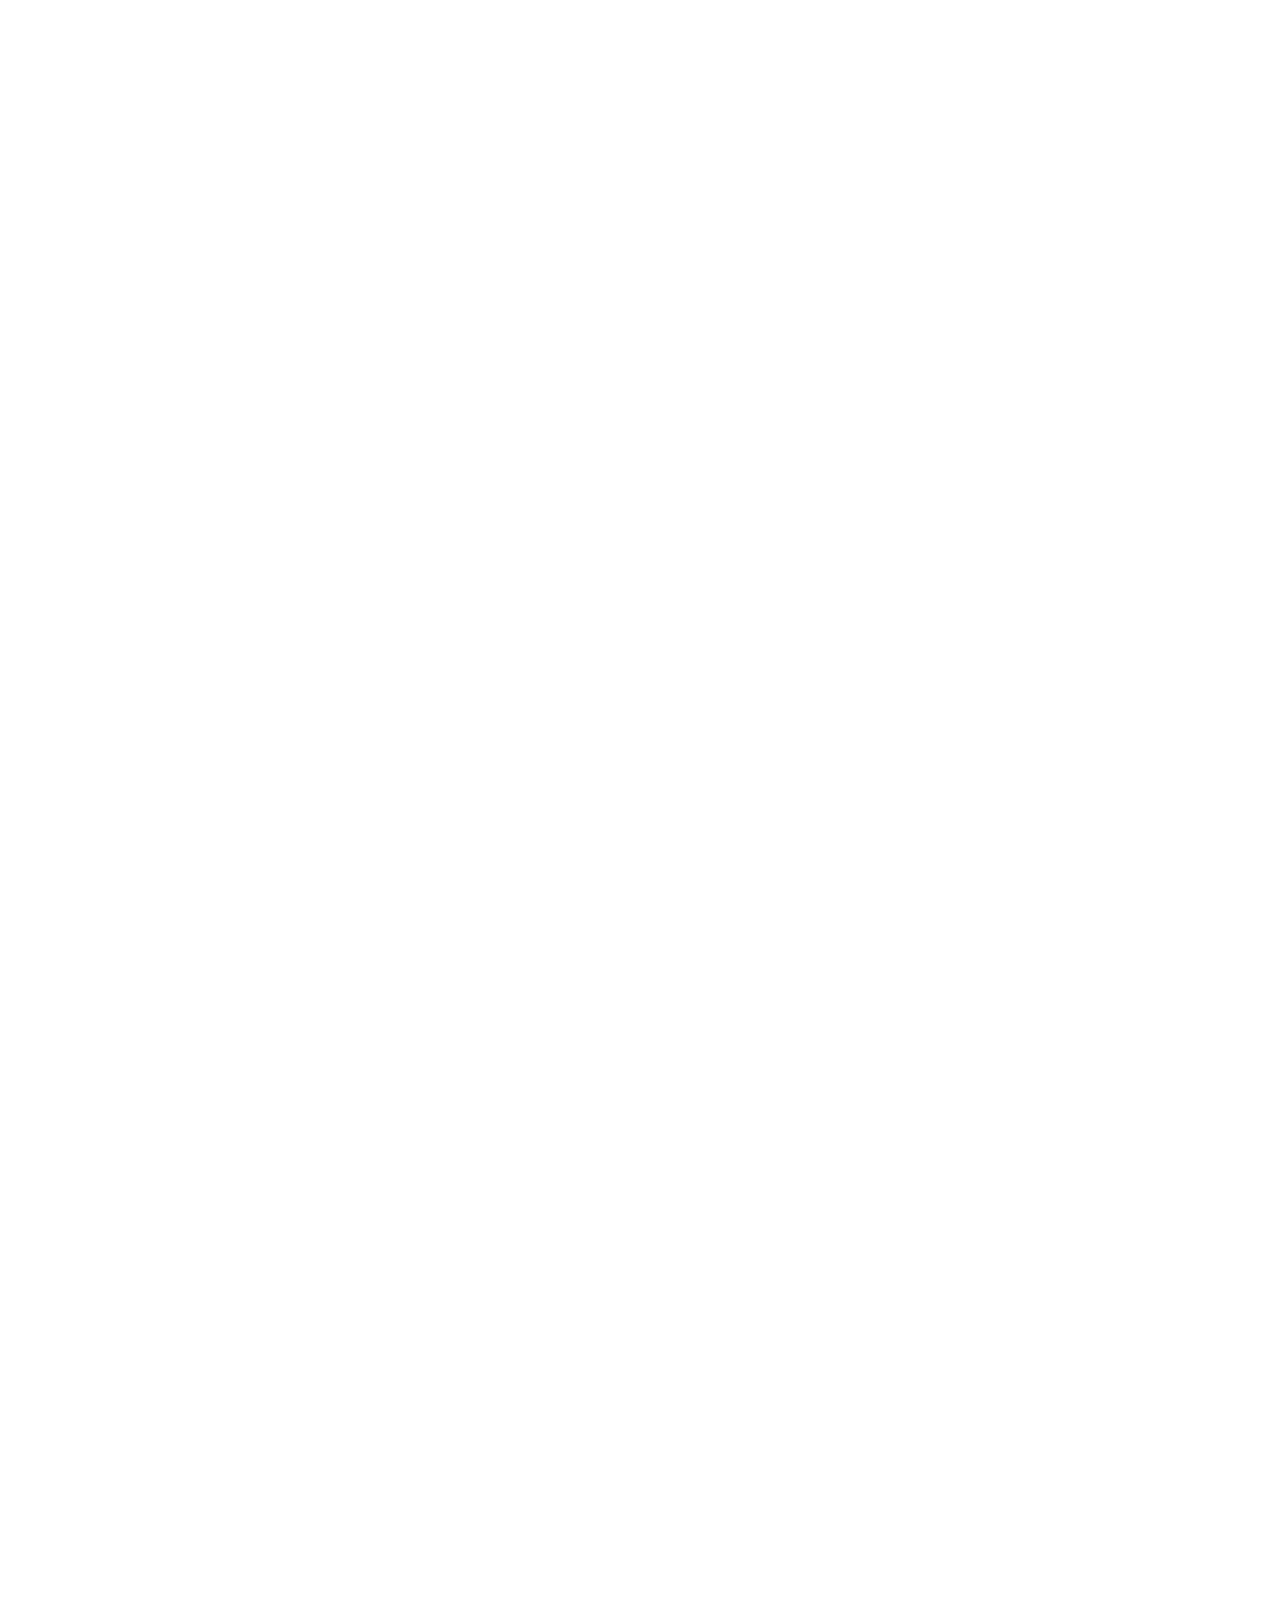
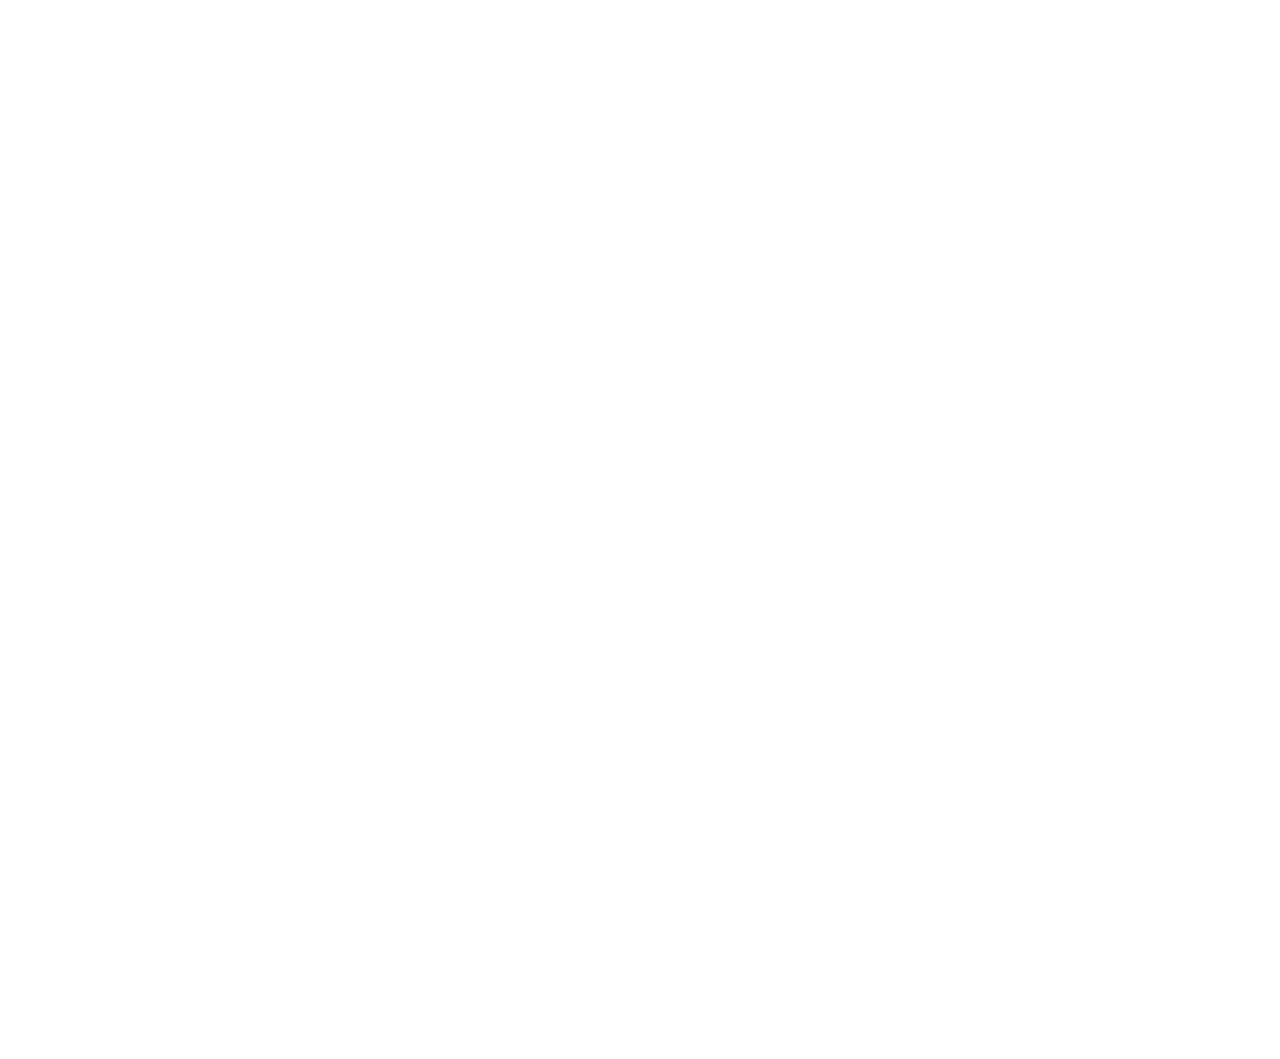
==== commit 42a7a85c: "update2" ====
--- a/arab-index.html
+++ b/arab-index.html
@@ -156,7 +156,7 @@
 
             <div class="carousel-inner" role="listbox">
                 <div class="carousel-item active">
-                    <img src="img/indo-img/carousel/c1.jpeg" class="img-fluid carousel-img" alt="First slide">
+                    <img src="img/indo-img/carousel/c3.png" class="img-fluid carousel-img" alt="First slide">
                     <div class="carousel-caption">
 
                         <div class="container carousel-content">
@@ -170,7 +170,7 @@
                     </div>
                 </div>
                 <div class="carousel-item">
-                    <img src="img/indo-img/carousel/c2.jpeg" class="img-fluid carousel-img" alt="Second slide">
+                    <img src="img/indo-img/carousel/c2 (2).jpg" class="img-fluid carousel-img" alt="Second slide">
                     <div class="carousel-caption">
                         <div class="container carousel-content">
                             
@@ -181,7 +181,7 @@
                     </div>
                 </div>
                 <div class="carousel-item">
-                    <img src="img/indo-img/carousel/c3.png" class="img-fluid carousel-img" alt="Third slide">
+                    <img src="img/indo-img/carousel/c3.jpg" class="img-fluid carousel-img" alt="Third slide">
                     <div class="carousel-caption">
                         <div class="container carousel-content">
                             
@@ -209,15 +209,7 @@
                         </div>
                     </div>
                 </div>
-                <div class="carousel-item">
-                    <img src="img/indo-img/carousel/c6.jpg" class="img-fluid carousel-img" alt="Third slide">
-                    <div class="carousel-caption">
-                        <div class="container carousel-content">
-                            
-                            <img src="img/indo-img/logo-removebg-.png"   alt="">
-                        </div>
-                    </div>
-                </div>
+                
 
 
 
@@ -244,8 +236,8 @@
                 <p>جلوبكس للرعاية الصحية هي مؤسسة رائدة تركز على تقديم تجربة طبية متميزة وأكثر راحة للأشخاص حول العالم. نحقق ذلك من خلال دمج التقنيات المتقدمة مع القيم التقليدية ونقاء الطبيعة في قطاع الرعاية الصحية.</p>
                 <p class="mb-4">نحن نجمع بين فروع متعددة من الطب، بما في ذلك الطب الحديث والأيورفيدا والطبيعة، تحت سقف واحد. هذا النهج الشامل يسمح لفريقنا من الأطباء المتخصصين بتحديد أفضل الخيارات العلاجية بناءً على صحة المريض وتفضيلاته.</p>
                 <p class="mb-4">مع رؤية للتوسع الدولي، يلتزم فريق الرعاية الصحية الهندي العربي بتقديم خدمات طبية عالية الجودة بأسعار معقولة على مستوى العالم.</p>
-                <p class="mb-4">كما نفخر بتقديم خبرتنا في خدمات التوظيف، خاصة في القطاعات الطبية والهندسية. منذ عام 2014، بنينا سمعة قوية في استشارة وتوظيف محترفين مؤهلين، من الأطباء الاستشاريين إلى العاملين الفنيين. تشمل خبرتنا الواسعة توظيف مهنيين في مجالات الهندسة، والبناء، والتقنيات الطبية.</p>
-                <p class="mb-4">سواء كنت بحاجة إلى أطباء استشاريين، أو طاقم طبي مساعد، أو مهندسين، أو عمال تقنيين مهرة، نحن هنا لتقديم حلول توظيف فعالة وموثوقة للأفراد والمؤسسات والشركات. ندعوكم للتواصل معنا لمزيد من المعلومات، ونتطلع للتعاون معكم في جميع احتياجاتكم التوظيفية.</p>
+                <p class="mb-4">كما نفخر بتقديم خبرتنا في خدمات الالتنسيب، خاصة في القطاعات الطبية والهندسية. منذ عام 2014، بنينا سمعة قوية في استشارة والتنسيب محترفين مؤهلين، من الأطباء الاستشاريين إلى العاملين الفنيين. تشمل خبرتنا الواسعة التنسيب مهنيين في مجالات الهندسة، والبناء، والتقنيات الطبية.</p>
+                <p class="mb-4">سواء كنت بحاجة إلى أطباء استشاريين، أو طاقم طبي مساعد، أو مهندسين، أو عمال تقنيين مهرة، نحن هنا لتقديم حلول التنسيب فعالة وموثوقة للأفراد والمؤسسات والشركات. ندعوكم للتواصل معنا لمزيد من المعلومات، ونتطلع للتعاون معكم في جميع احتياجاتكم الالتنسيبية.</p>
                 <a href="#contact" class="btn btn-secondary rounded-pill px-5 py-3" style="color: black;">المزيد من التفاصيل</a>
             </div>
         </div>
@@ -315,8 +307,8 @@
                         <div class="p-4 text-center services-content">
                             <div class="services-content-icon">
                                 <i class="fas fa-briefcase fa-7x mb-4 text-dark"></i>
-                                <h4 class="mb-3">خدمات التوظيف</h4>
-                                <p class="mb-4">توظيف متخصص للمهن الطبية والهندسية عالميًا. منذ 2014، ساعدنا المؤسسات والشركات بتوفير محترفين مؤهلين وعمال تقنيين.</p>
+                                <h4 class="mb-3">خدمات الالتنسيب</h4>
+                                <p class="mb-4">التنسيب متخصص للمهن الطبية والهندسية عالميًا. منذ 2014، ساعدنا المؤسسات والشركات بتوفير محترفين مؤهلين وعمال تقنيين.</p>
                                 <a href="#introduction" class="ms-2">
                                     <button type="button" class="px-4 py-sm-3 px-sm-5 btn btn-primary rounded-pill carousel-content-btn2 animated fadeInRight">
                                         قراءة المزيد
@@ -331,6 +323,30 @@
     </div>
 </div>
 <!-- الخدمات النهاية -->
+  <!-- قسم المقدمة -->
+<div class="container-fluid py-5 my-2" id="introduction">
+    <div class="container pt-5">
+        <div class="row g-5">
+            <!-- العمود الأيسر مع الصور -->
+            <div class="col-lg-4 col-md-6 col-sm-12 wow fadeIn" data-wow-delay=".3s">
+                <div class="h-100 d-flex flex-column gap-3">
+                    <img src="img/indo-img/r1.jpg" class="img-fluid w-100 rounded" alt="صورة الالتنسيب 1">
+                    <img src="img/indo-img/r3.jpg" class="img-fluid w-100 rounded" alt="صورة الالتنسيب 3">
+                </div>
+            </div>
+
+            <!-- العمود الأيمن مع النص -->
+            <div class="col-lg-8 col-md-6 col-sm-12 wow fadeIn" data-wow-delay=".5s">
+                <h5 class="text-primary">مرحبًا بكم في خدمات الالتنسيب لدينا</h5>
+                <h1 class="mb-4">شريكك الموثوق في الالتنسيب العالمي</h1>
+                <p>يسعدنا أن نقدم أنفسنا كمنظمة ذات سمعة جيدة في مجال استشارات الالتنسيب، متخصصين في التنسيب المهنيين في القطاعين الطبي والهندسي على مستوى عالمي منذ عام 2014. نقدم خدماتنا لكل من العملاء الأفراد والمؤسسات، مع حلول التنسيب فعالة لمجموعة متنوعة من الأدوار في القطاعات الطبية والهندسية.</p>
+                <p class="mb-4">مع خبرة واسعة في استقطاب أفضل المواهب، نقدم مجموعة شاملة من خدمات الالتنسيب في المجالات الطبية، بما في ذلك الأطباء الاستشاريين، المتخصصين، والطاقم الطبي المساعد، بالإضافة إلى الأدوار الهندسية، من العمال الفنيين إلى المشرفين والعاملين في المشاريع المتعلقة بالبناء. نحن نخدم الشركات التي تبحث عن أفراد مهرة في مجالات تتراوح من الرعاية الصحية إلى الهندسة والبناء.</p>
+                <p class="mb-4">ندعوكم للتواصل معنا لتلبية احتياجاتكم من الالتنسيب. نحن مستعدون تمامًا لتقديم المعلومات اللازمة ونتطلع للتعاون معكم لتلبية متطلباتكم في التنسيب الكفاءات من الهند. يرجى التواصل معنا في أقرب وقت ممكن، ودعونا نعمل معًا لالتنسيب محترفين مهرة سيساهمون في نجاحكم.</p>
+            </div>
+        </div>
+    </div>
+</div>
+<!-- نهاية قسم المقدمة -->
 
 
 
@@ -592,30 +608,7 @@
                 </div>
             </div>
             <!-- Our Specialitires End -->
-             <!-- قسم المقدمة -->
-<div class="container-fluid py-5 my-2" id="introduction">
-    <div class="container pt-5">
-        <div class="row g-5">
-            <!-- العمود الأيسر مع الصور -->
-            <div class="col-lg-4 col-md-6 col-sm-12 wow fadeIn" data-wow-delay=".3s">
-                <div class="h-100 d-flex flex-column gap-3">
-                    <img src="img/indo-img/r1.jpg" class="img-fluid w-100 rounded" alt="صورة التوظيف 1">
-                    <img src="img/indo-img/r3.jpg" class="img-fluid w-100 rounded" alt="صورة التوظيف 3">
-                </div>
-            </div>
-
-            <!-- العمود الأيمن مع النص -->
-            <div class="col-lg-8 col-md-6 col-sm-12 wow fadeIn" data-wow-delay=".5s">
-                <h5 class="text-primary">مرحبًا بكم في خدمات التوظيف لدينا</h5>
-                <h1 class="mb-4">شريكك الموثوق في التوظيف العالمي</h1>
-                <p>يسعدنا أن نقدم أنفسنا كمنظمة ذات سمعة جيدة في مجال استشارات التوظيف، متخصصين في توظيف المهنيين في القطاعين الطبي والهندسي على مستوى عالمي منذ عام 2014. نقدم خدماتنا لكل من العملاء الأفراد والمؤسسات، مع حلول توظيف فعالة لمجموعة متنوعة من الأدوار في القطاعات الطبية والهندسية.</p>
-                <p class="mb-4">مع خبرة واسعة في استقطاب أفضل المواهب، نقدم مجموعة شاملة من خدمات التوظيف في المجالات الطبية، بما في ذلك الأطباء الاستشاريين، المتخصصين، والطاقم الطبي المساعد، بالإضافة إلى الأدوار الهندسية، من العمال الفنيين إلى المشرفين والعاملين في المشاريع المتعلقة بالبناء. نحن نخدم الشركات التي تبحث عن أفراد مهرة في مجالات تتراوح من الرعاية الصحية إلى الهندسة والبناء.</p>
-                <p class="mb-4">ندعوكم للتواصل معنا لتلبية احتياجاتكم من التوظيف. نحن مستعدون تمامًا لتقديم المعلومات اللازمة ونتطلع للتعاون معكم لتلبية متطلباتكم في توظيف الكفاءات من الهند. يرجى التواصل معنا في أقرب وقت ممكن، ودعونا نعمل معًا لتوظيف محترفين مهرة سيساهمون في نجاحكم.</p>
-            </div>
-        </div>
-    </div>
-</div>
-<!-- نهاية قسم المقدمة -->
+            
 
 
             <!-- Gallery Start -->
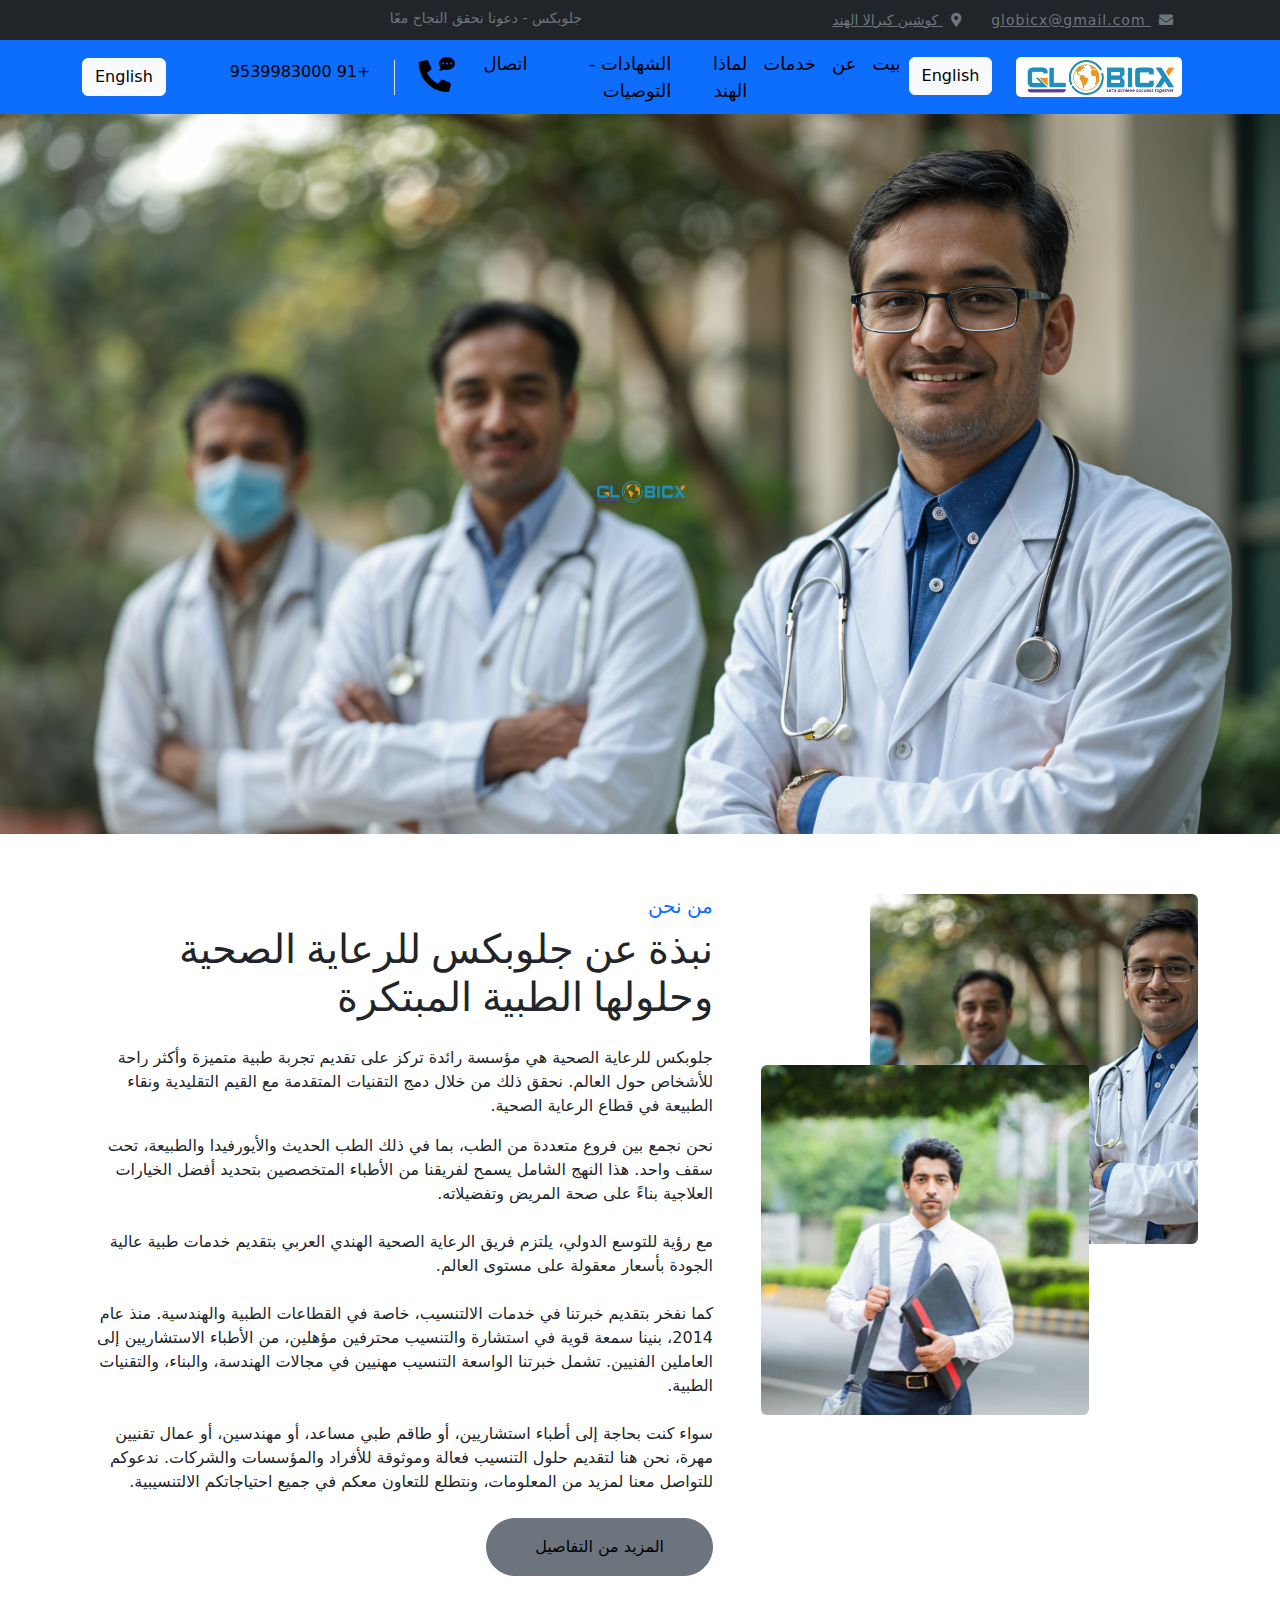
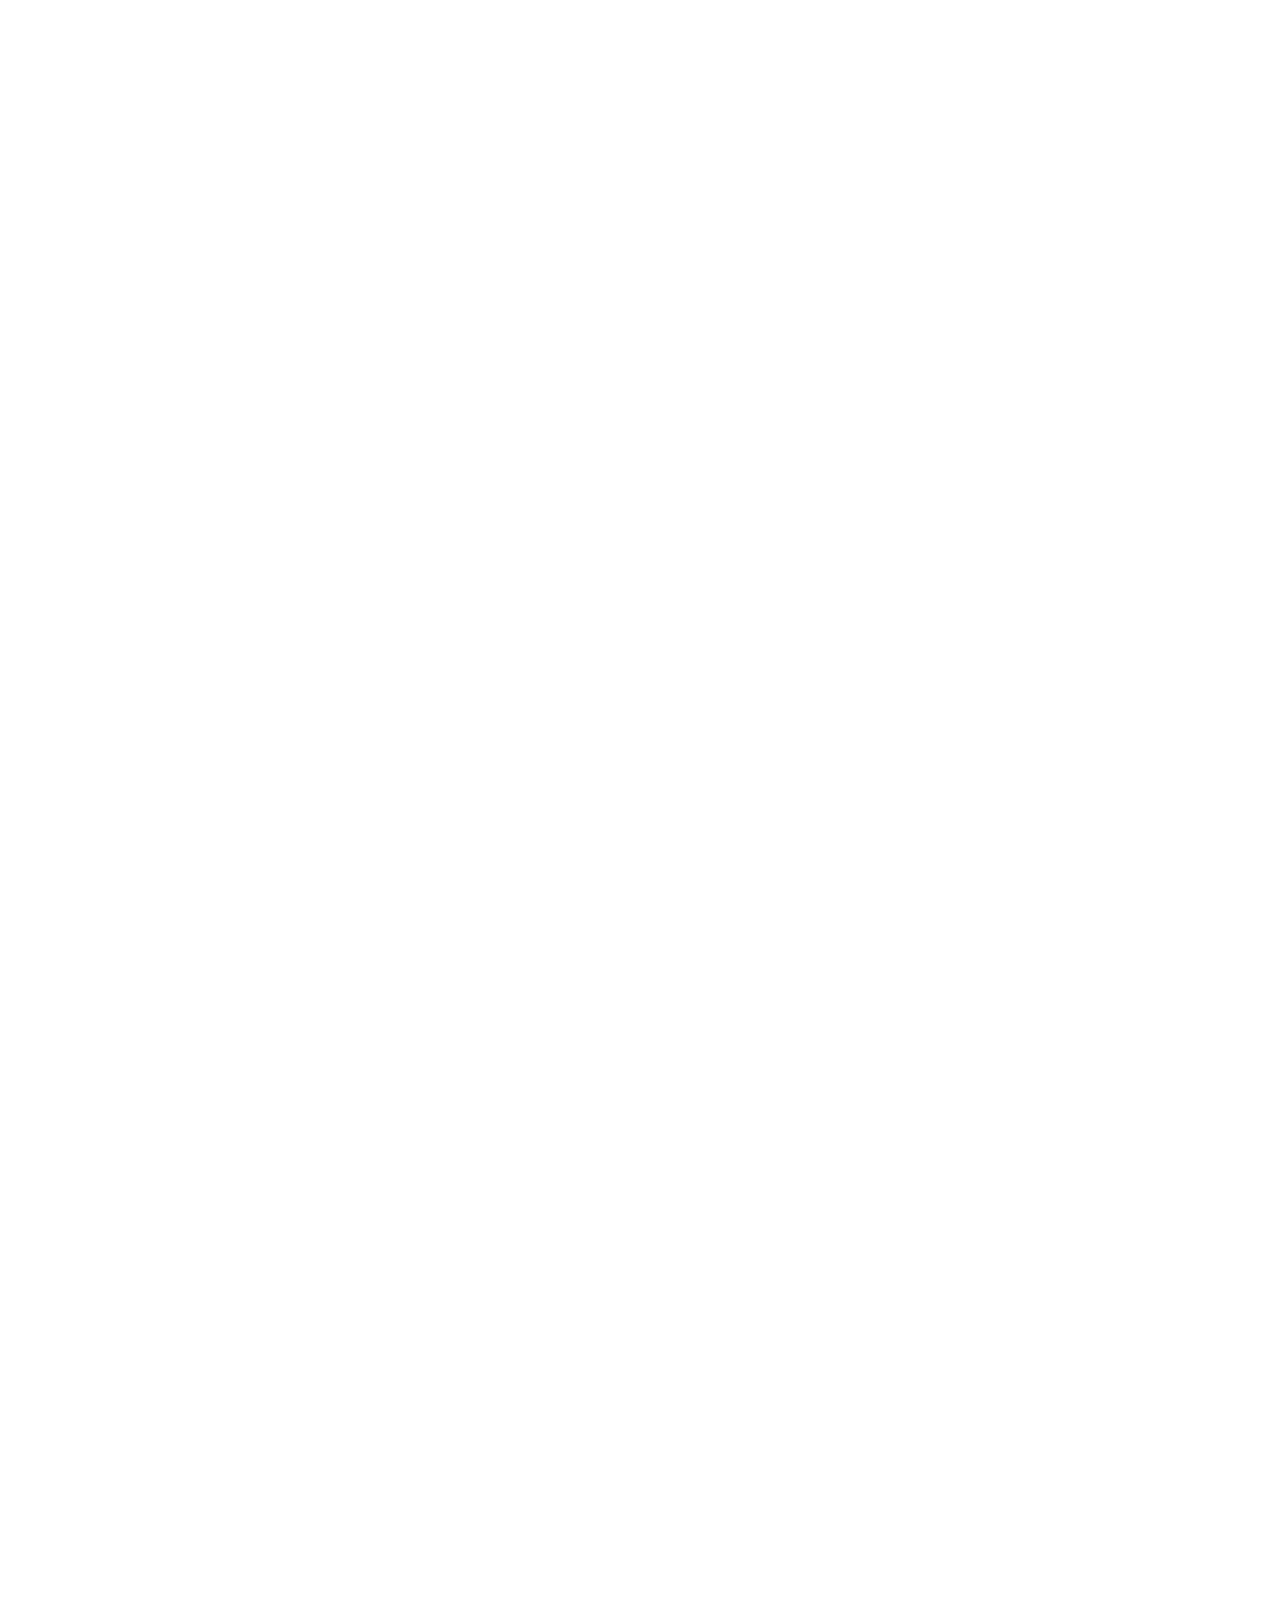
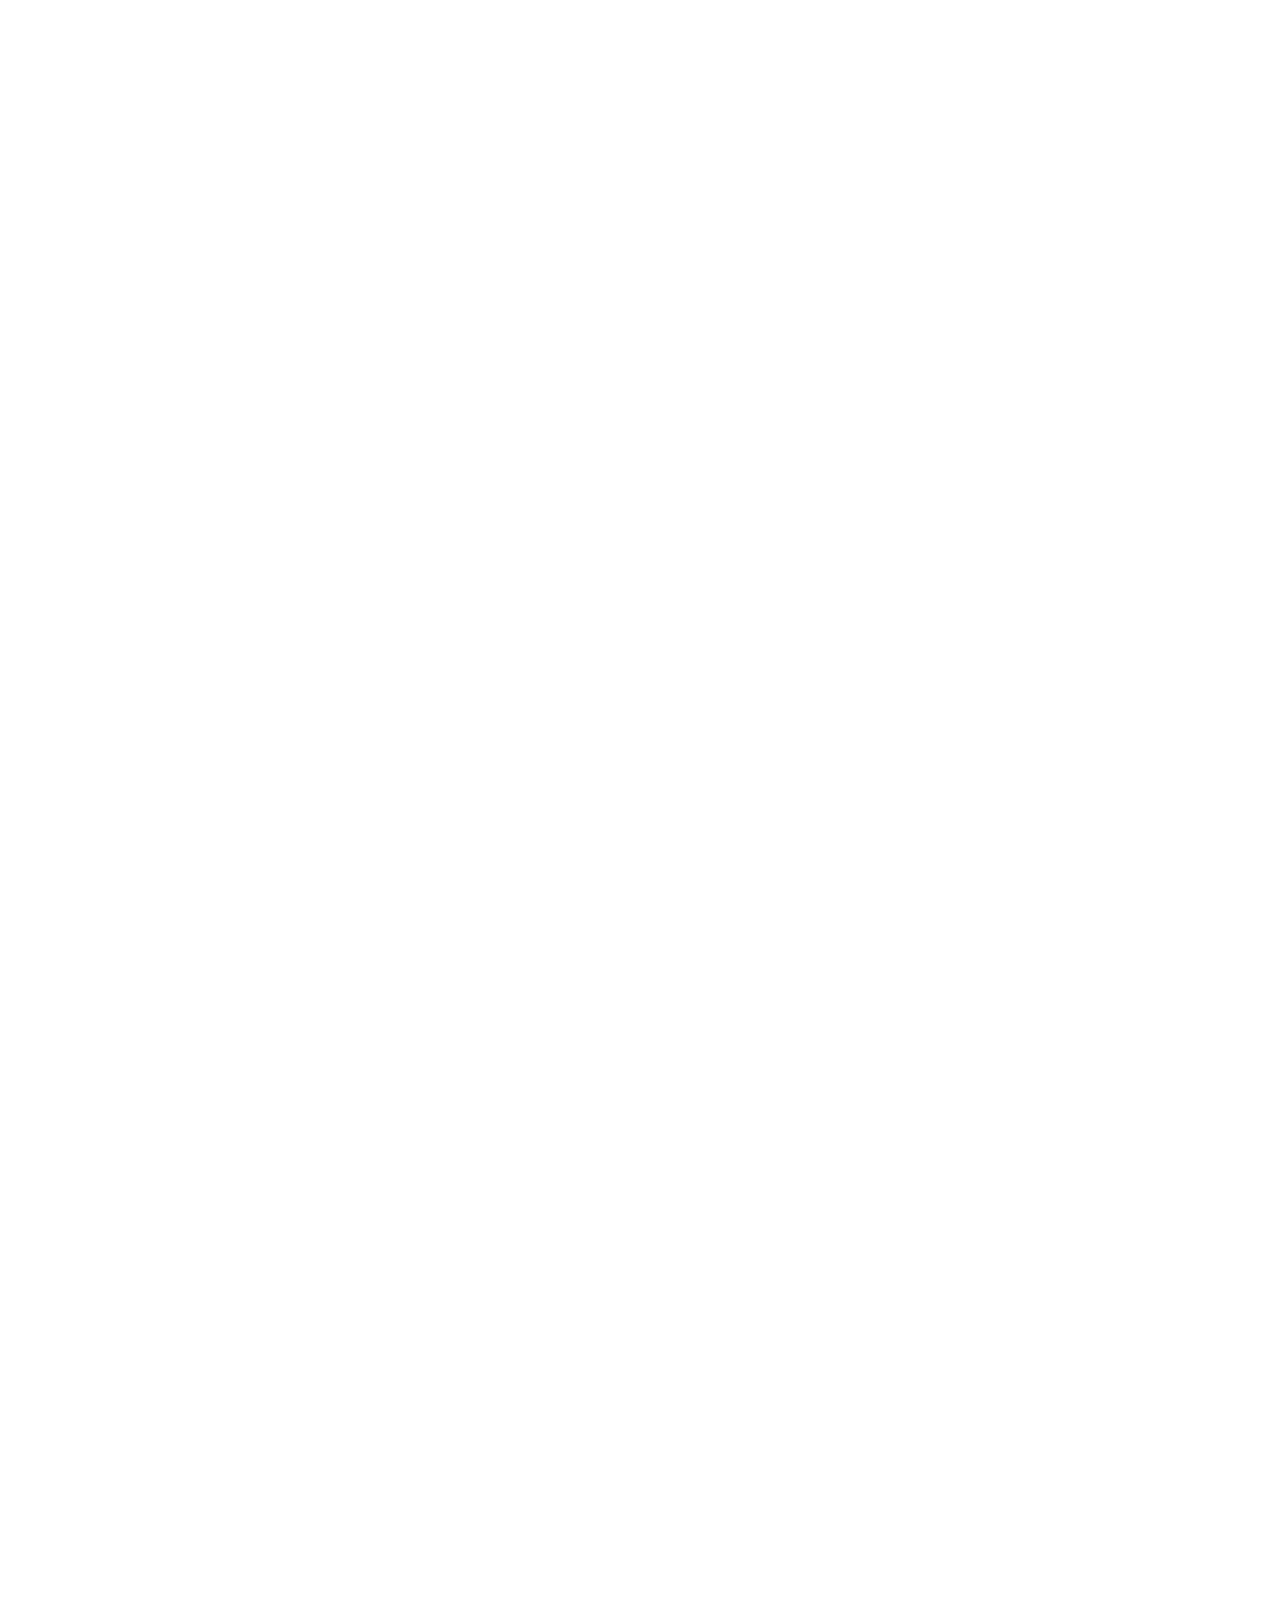
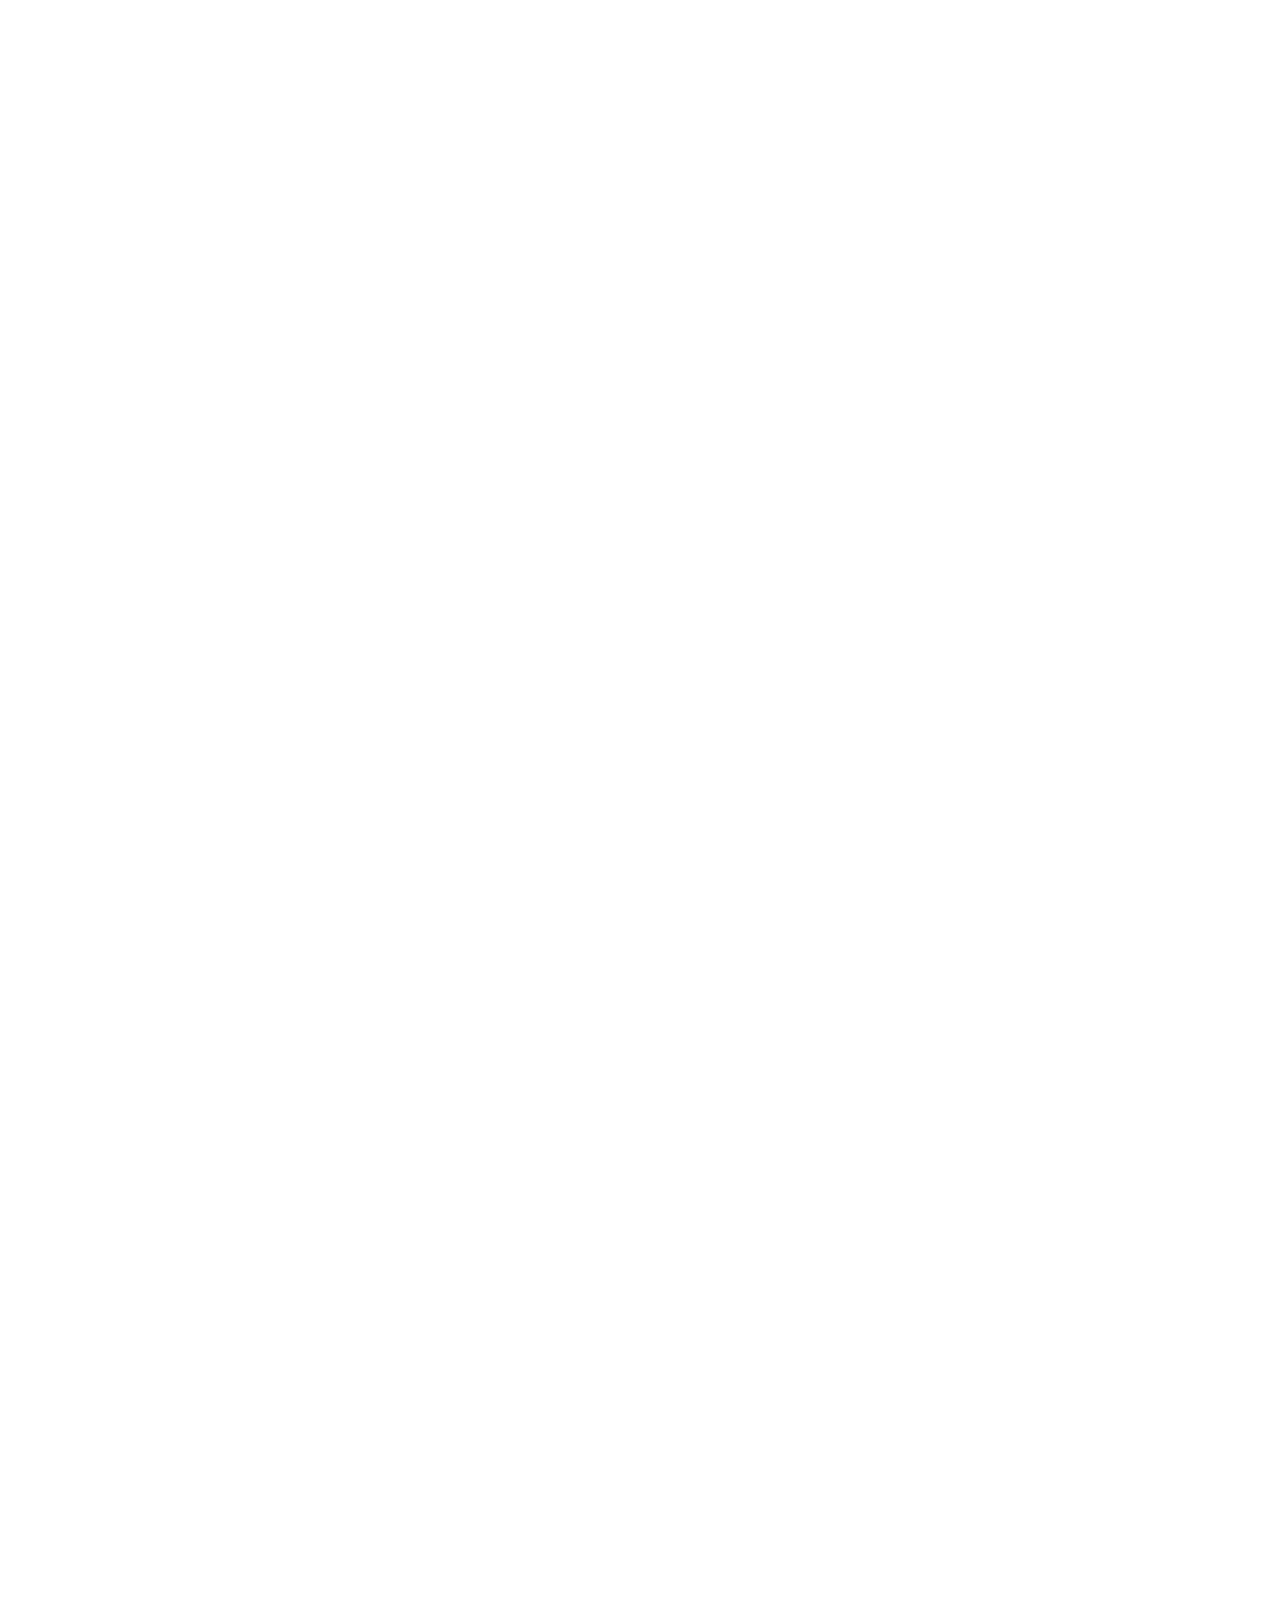
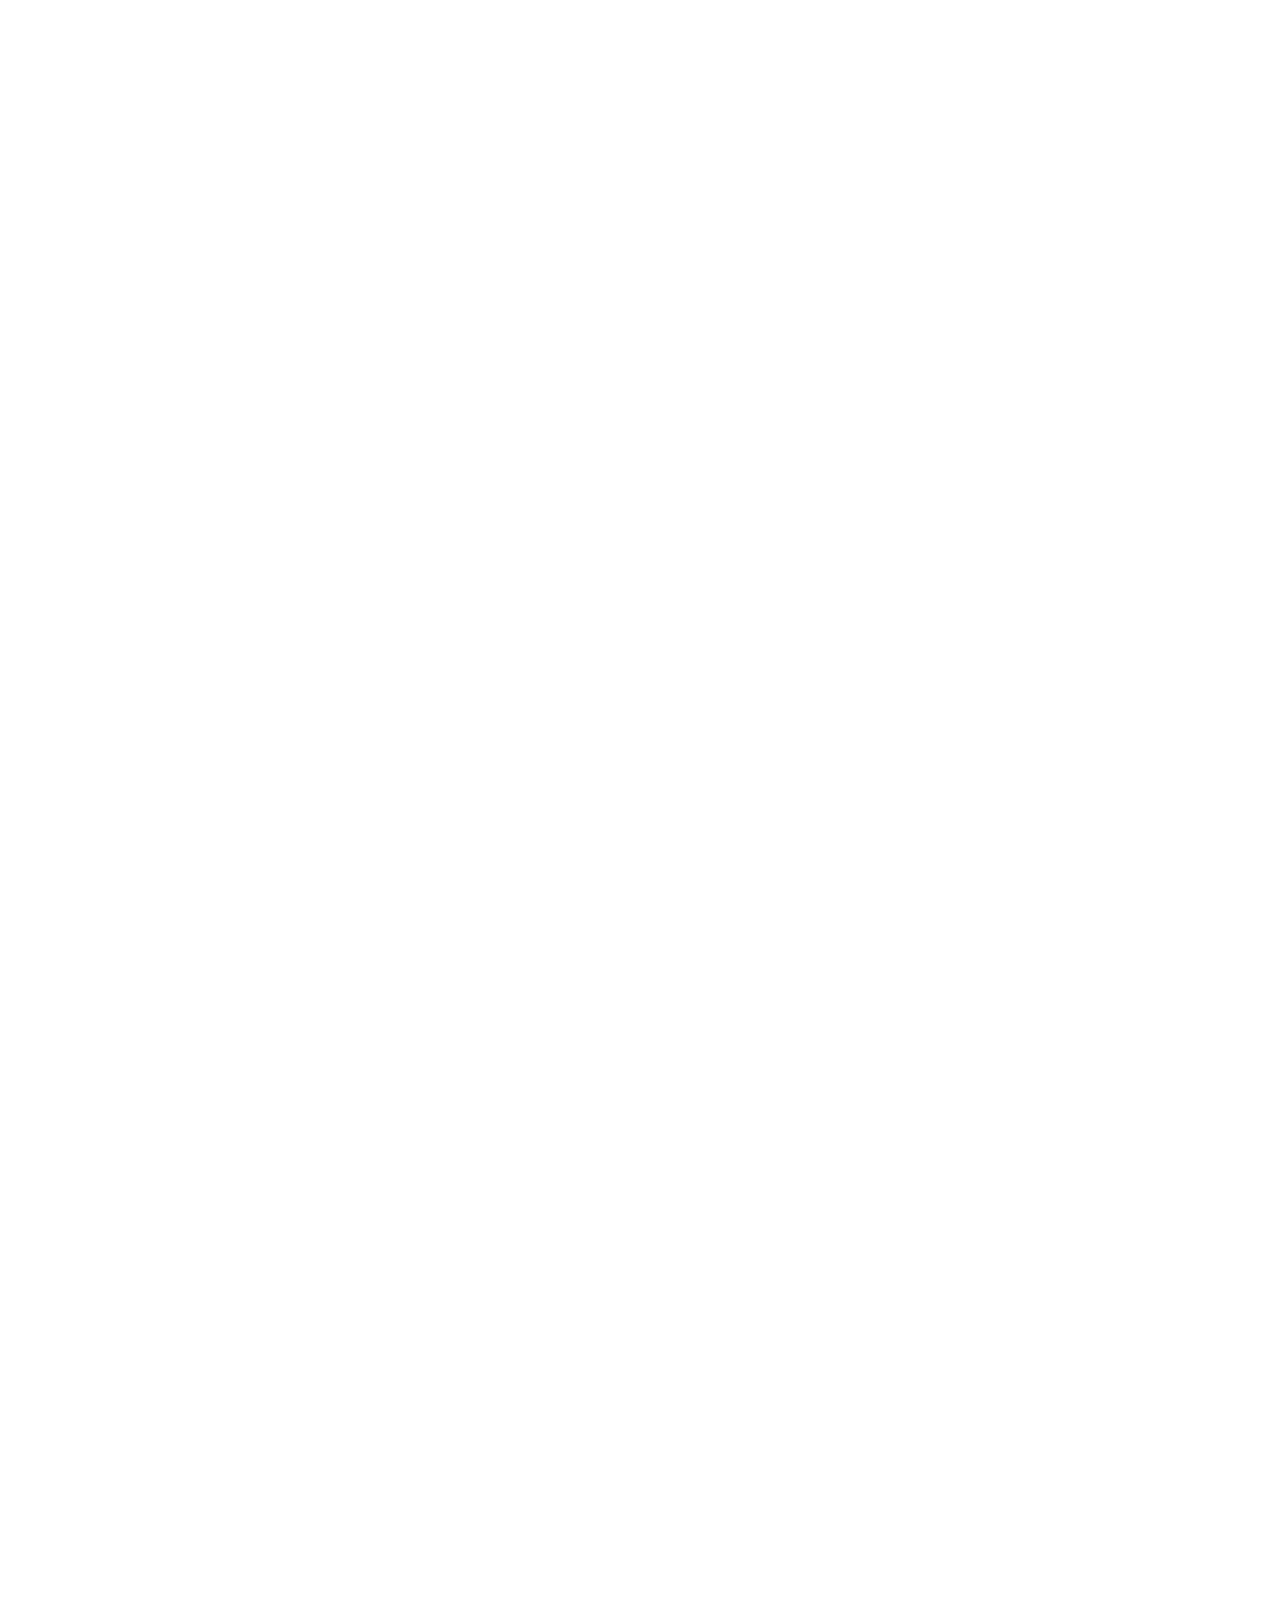
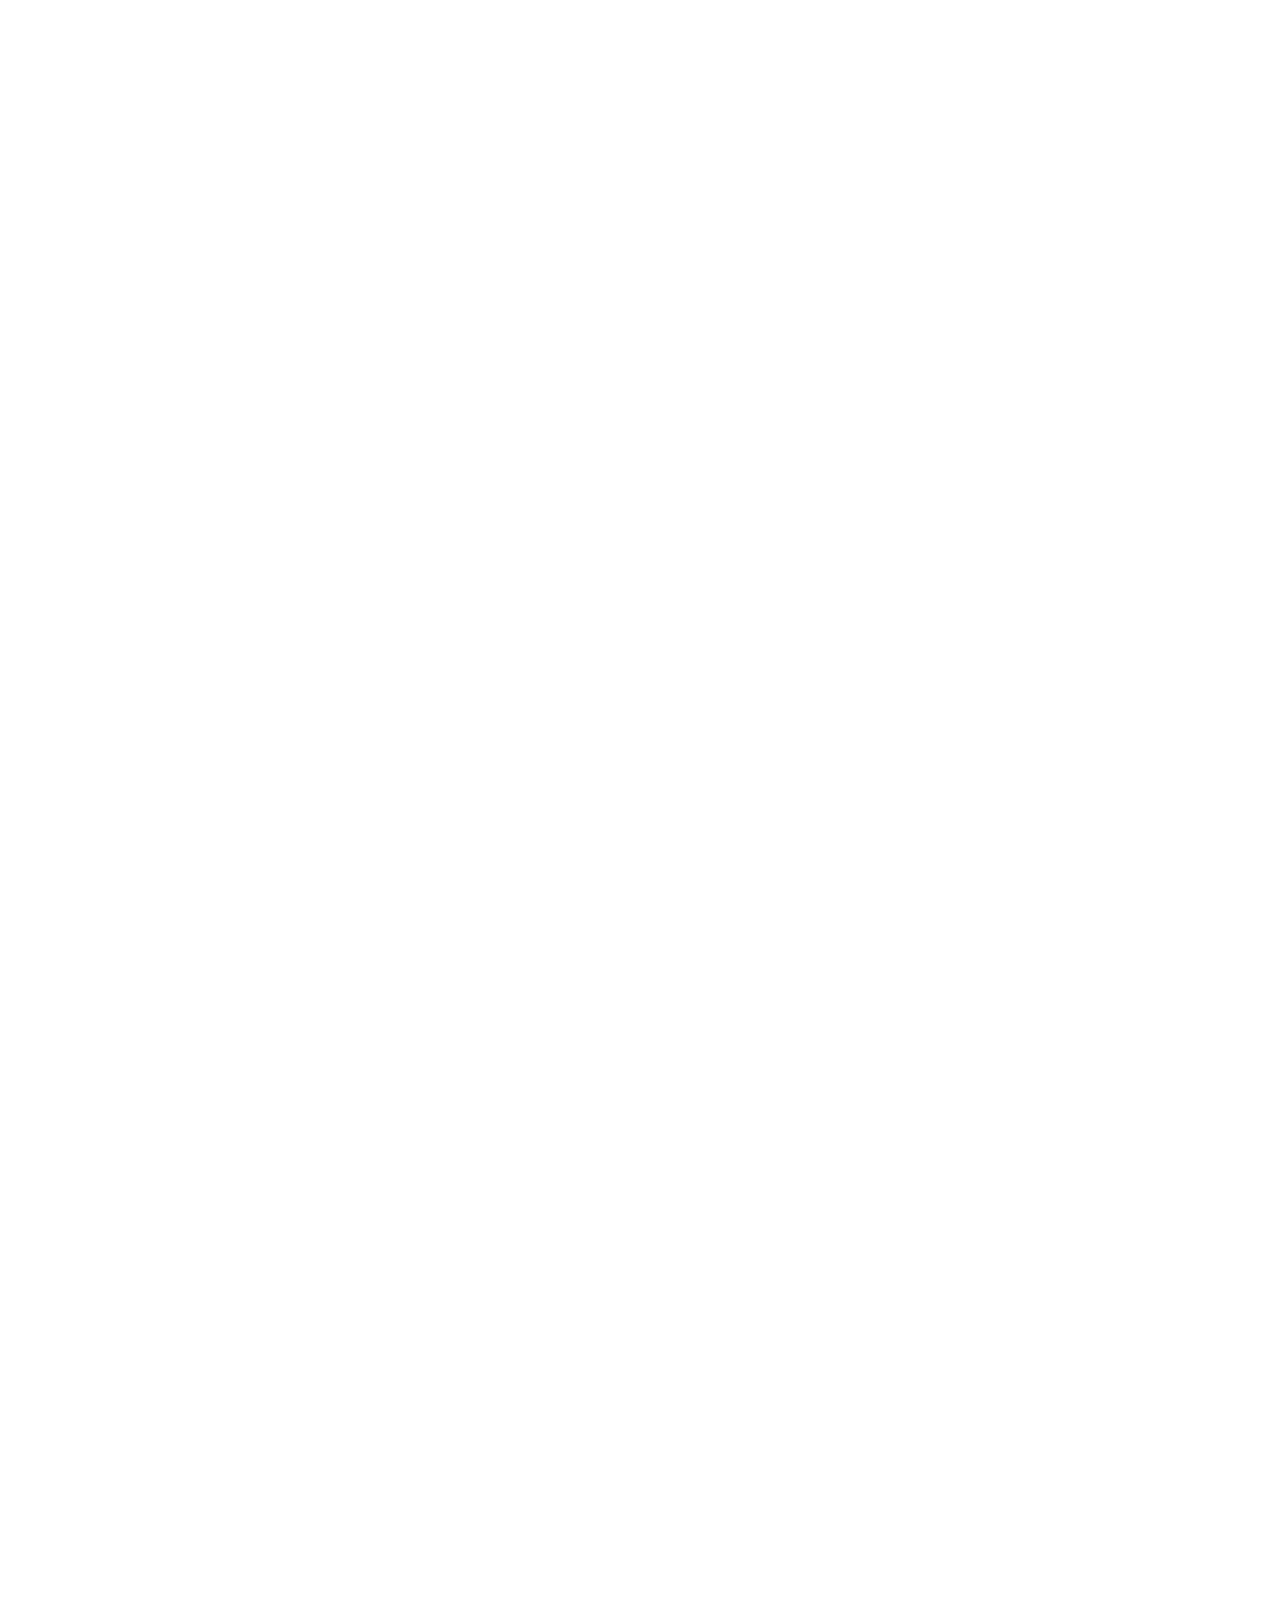
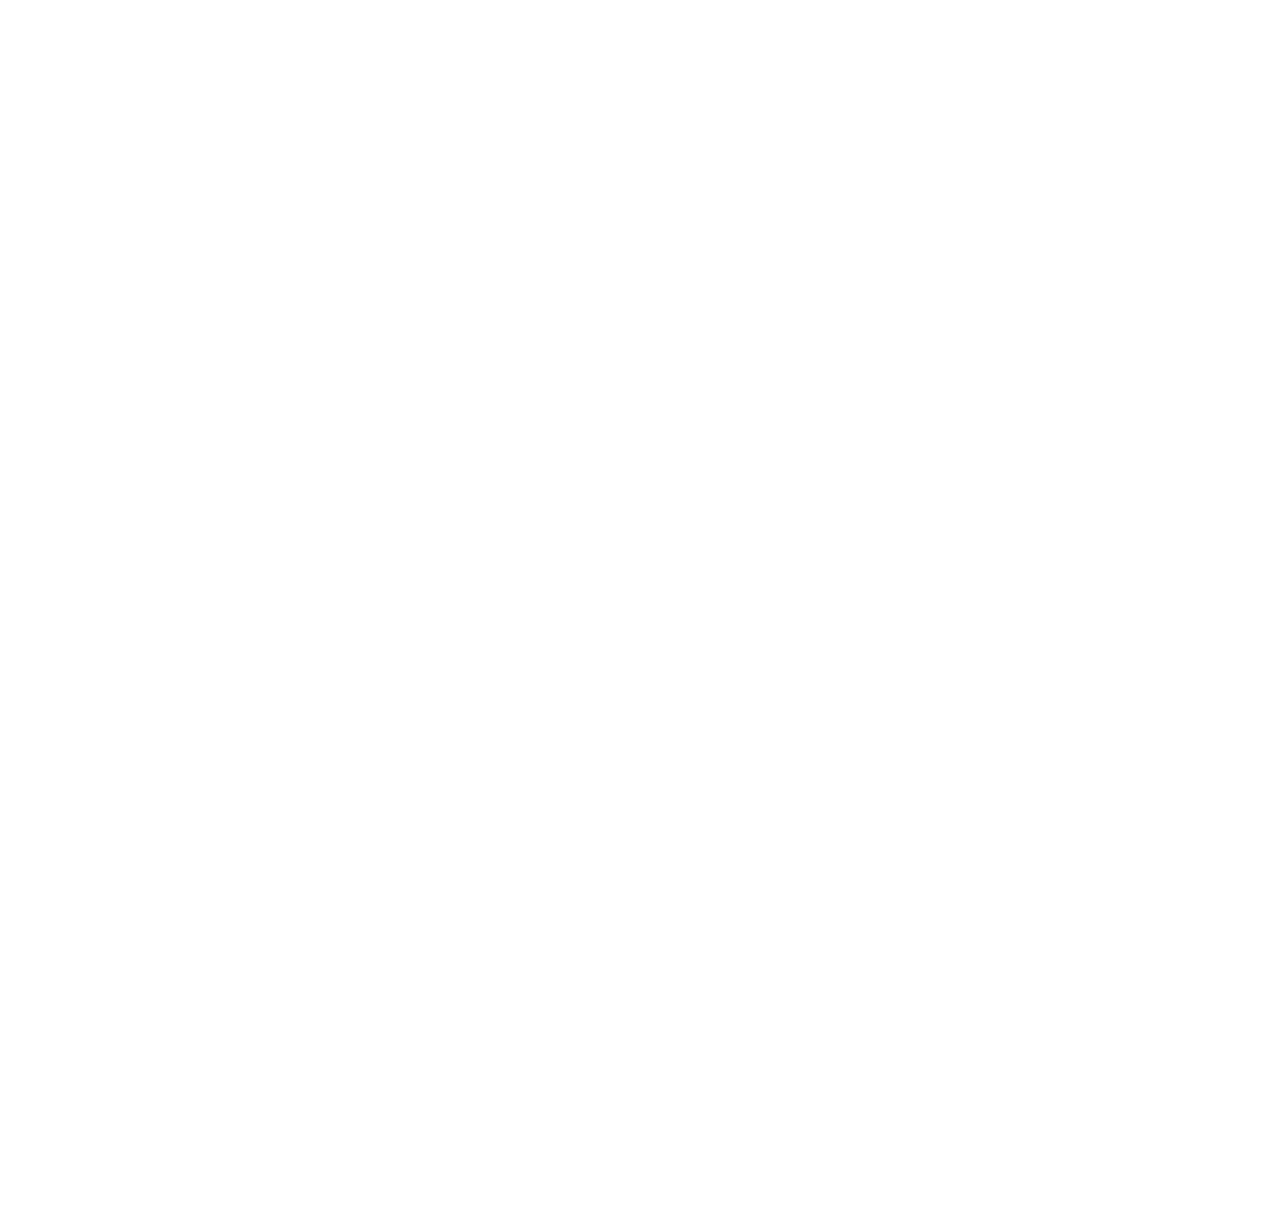
==== commit ad0d179e: "update" ====
--- a/arab-index.html
+++ b/arab-index.html
@@ -330,8 +330,9 @@
             <!-- العمود الأيسر مع الصور -->
             <div class="col-lg-4 col-md-6 col-sm-12 wow fadeIn" data-wow-delay=".3s">
                 <div class="h-100 d-flex flex-column gap-3">
-                    <img src="img/indo-img/r1.jpg" class="img-fluid w-100 rounded" alt="صورة الالتنسيب 1">
-                    <img src="img/indo-img/r3.jpg" class="img-fluid w-100 rounded" alt="صورة الالتنسيب 3">
+                    <img src="img/indo-img/carousel/c2 (2).jpg" class="img-fluid w-100 rounded" alt="صورة الالتنسيب 1">
+                    <img src="img/indo-img/carousel/c4.jpg" class="img-fluid w-100 rounded" alt="صورة الالتنسيب 2">
+                    <img src="img/indo-img/carousel/c5.jpg" class="img-fluid w-100 rounded" alt="صورة الالتنسيب 3">
                 </div>
             </div>
 
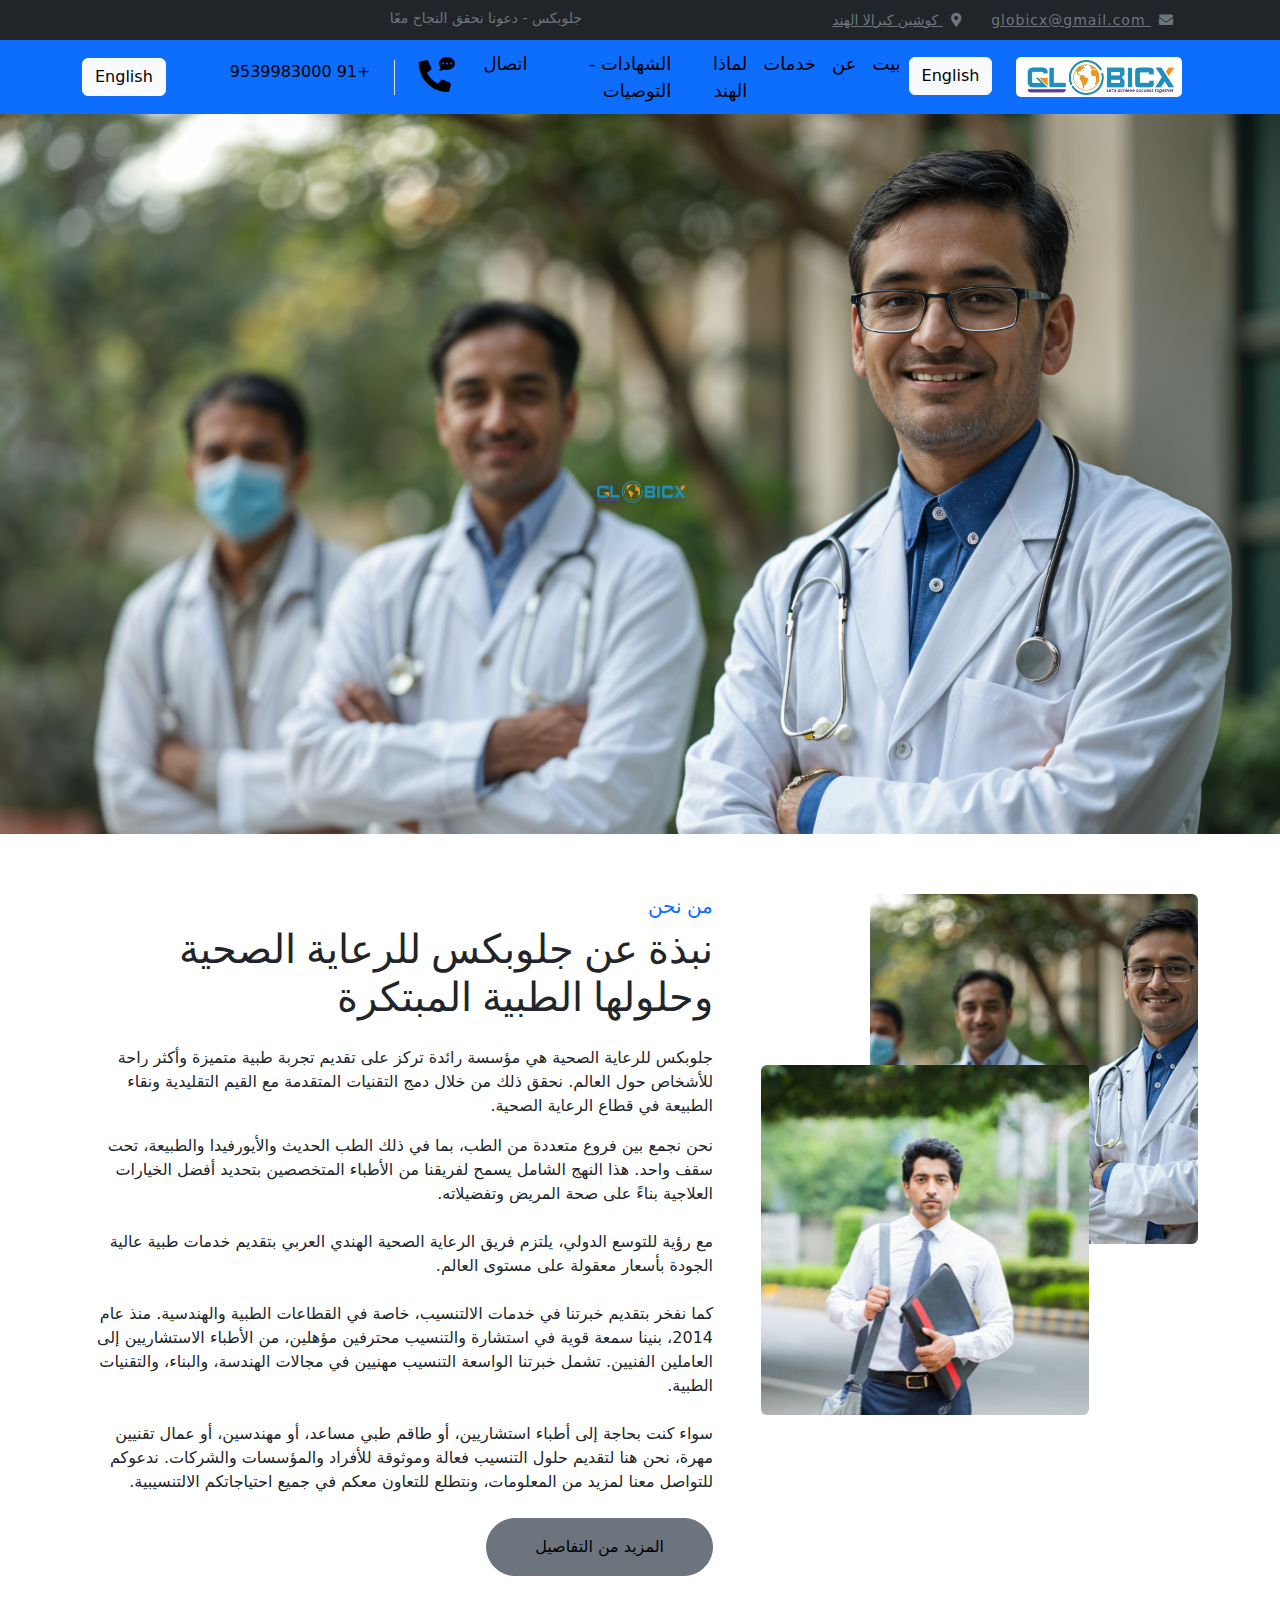
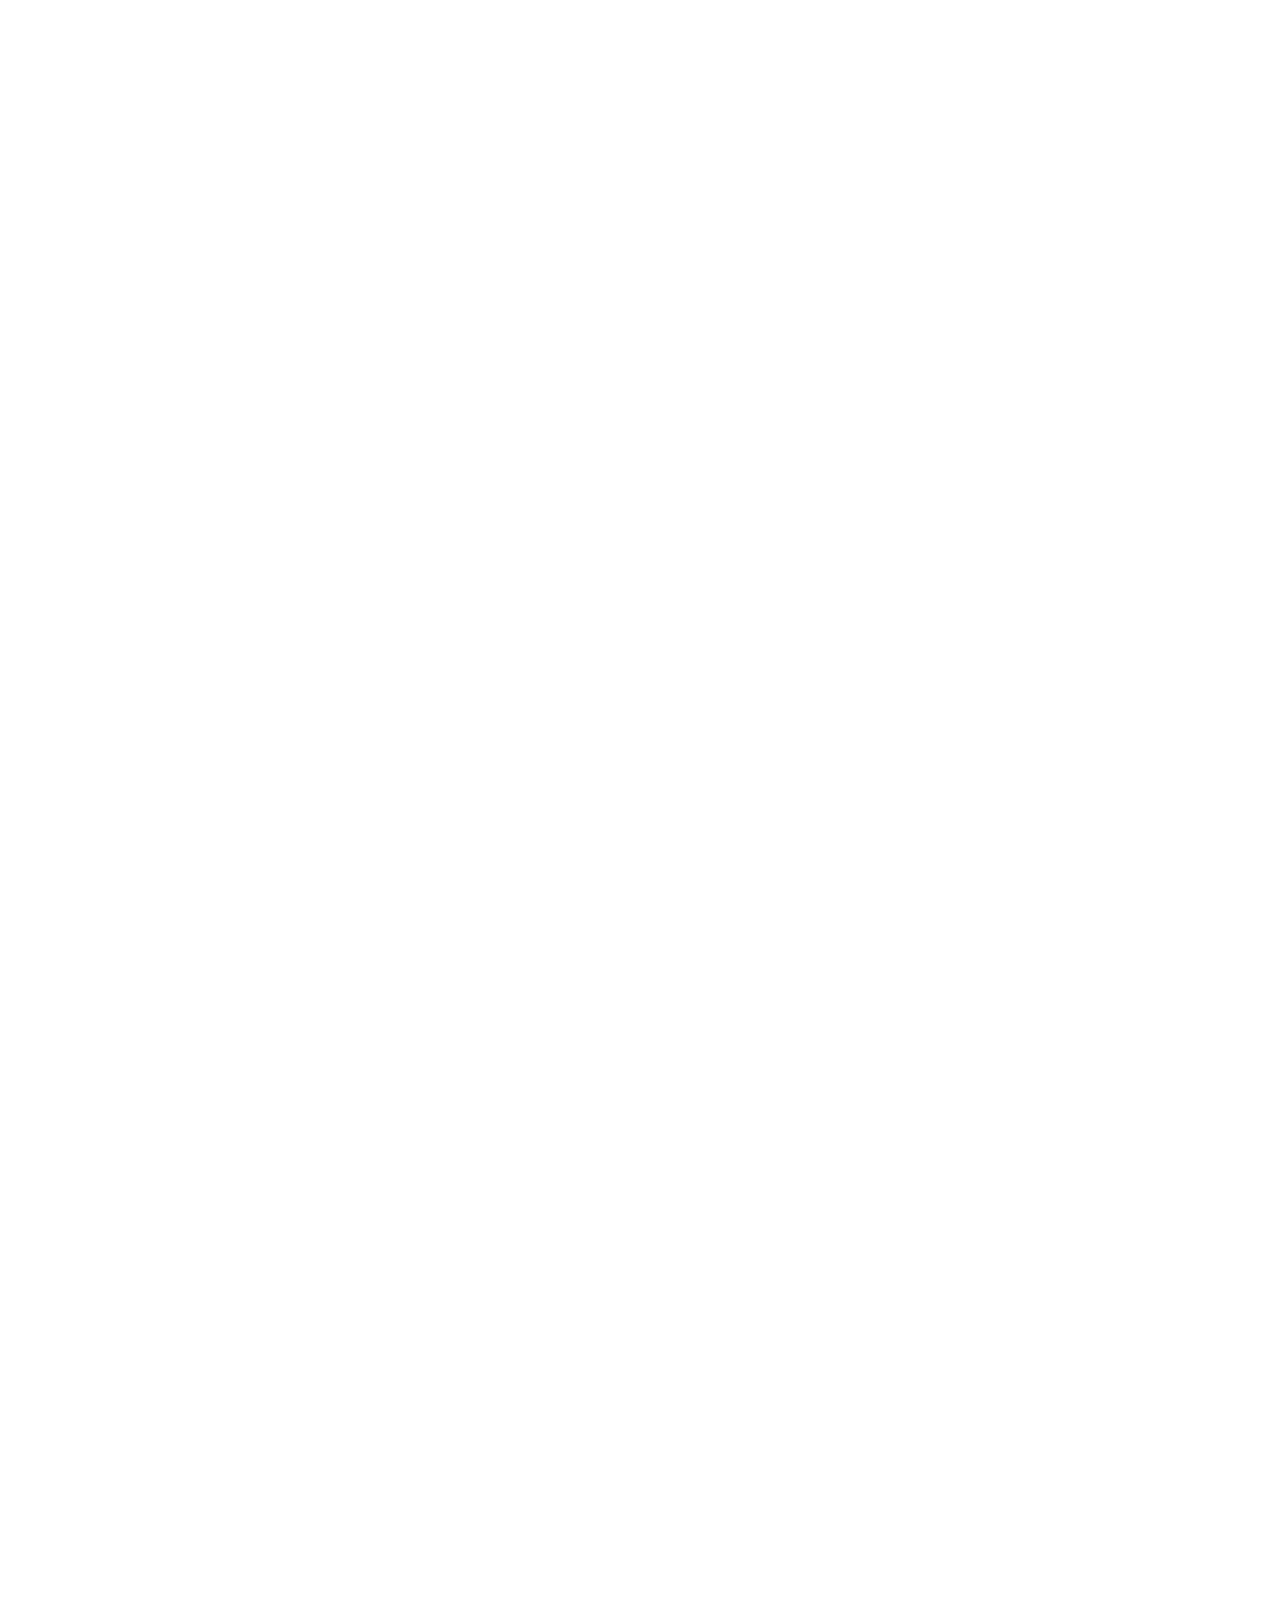
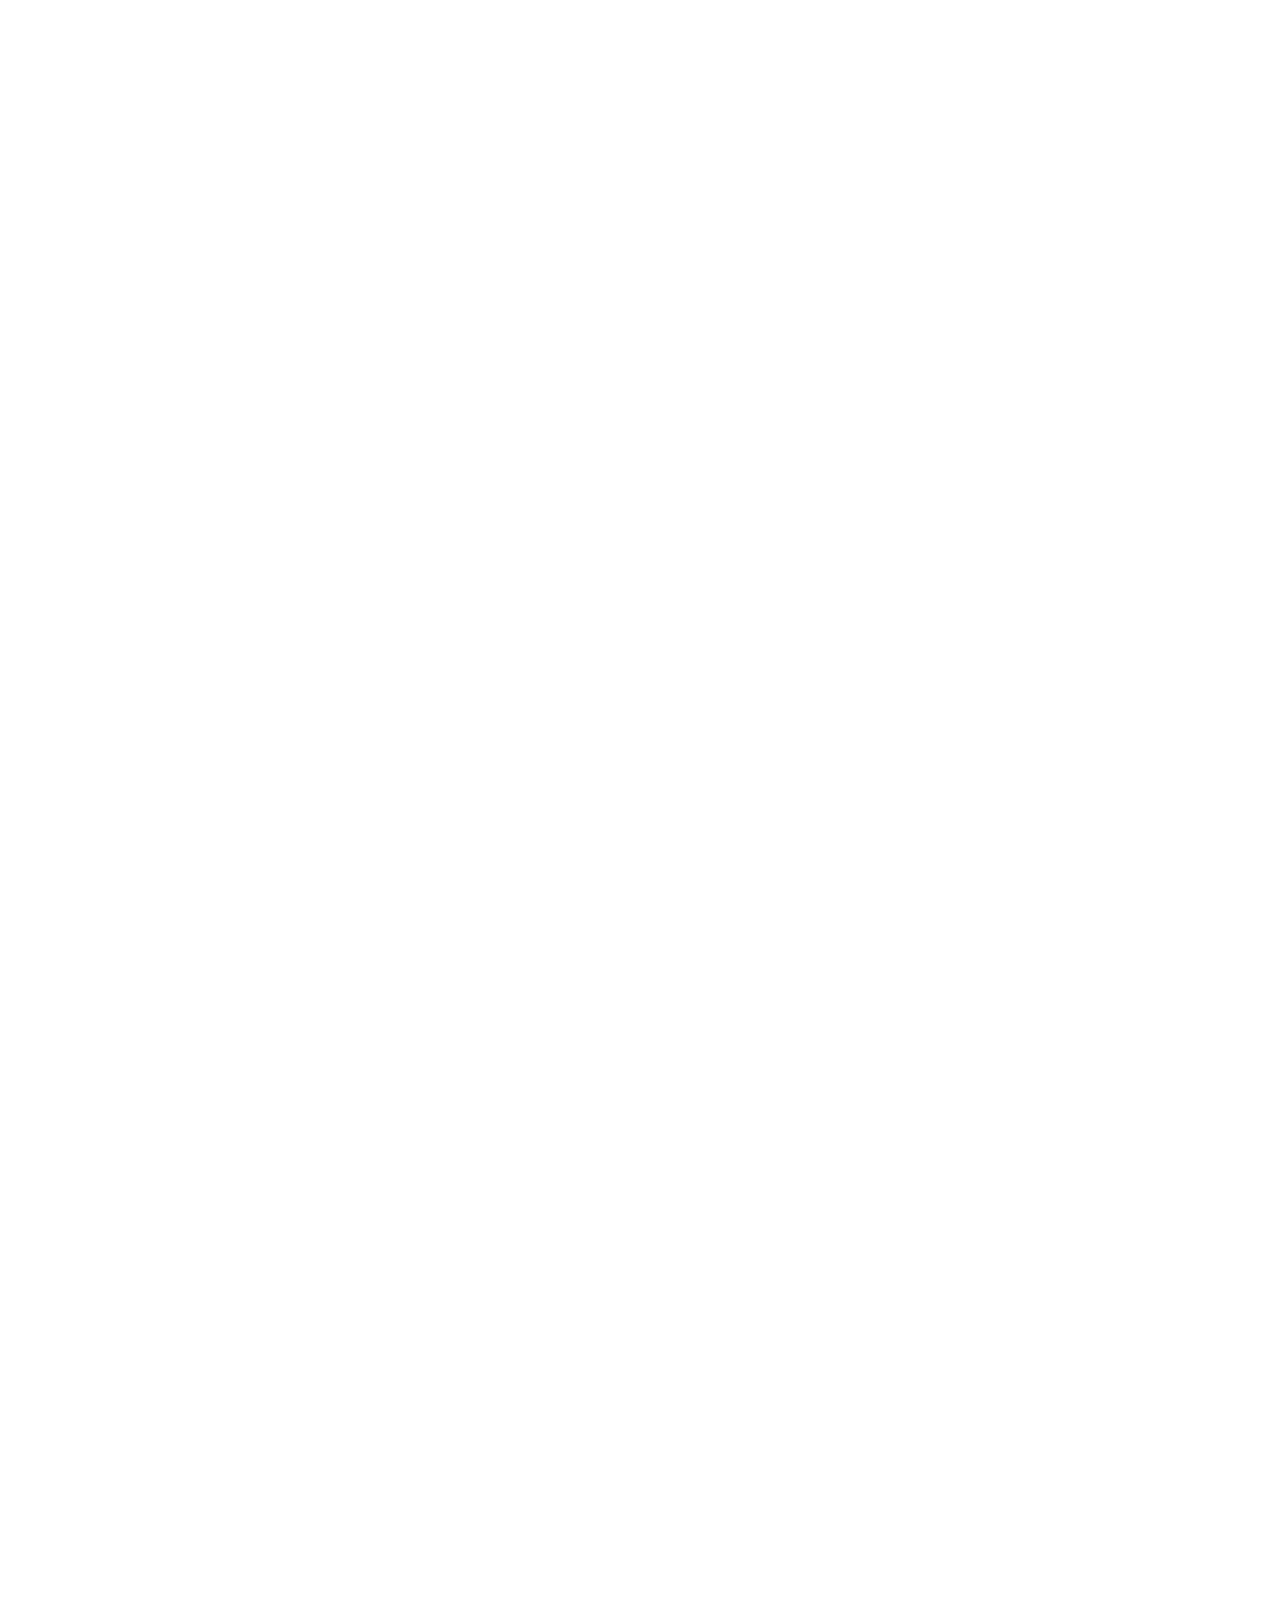
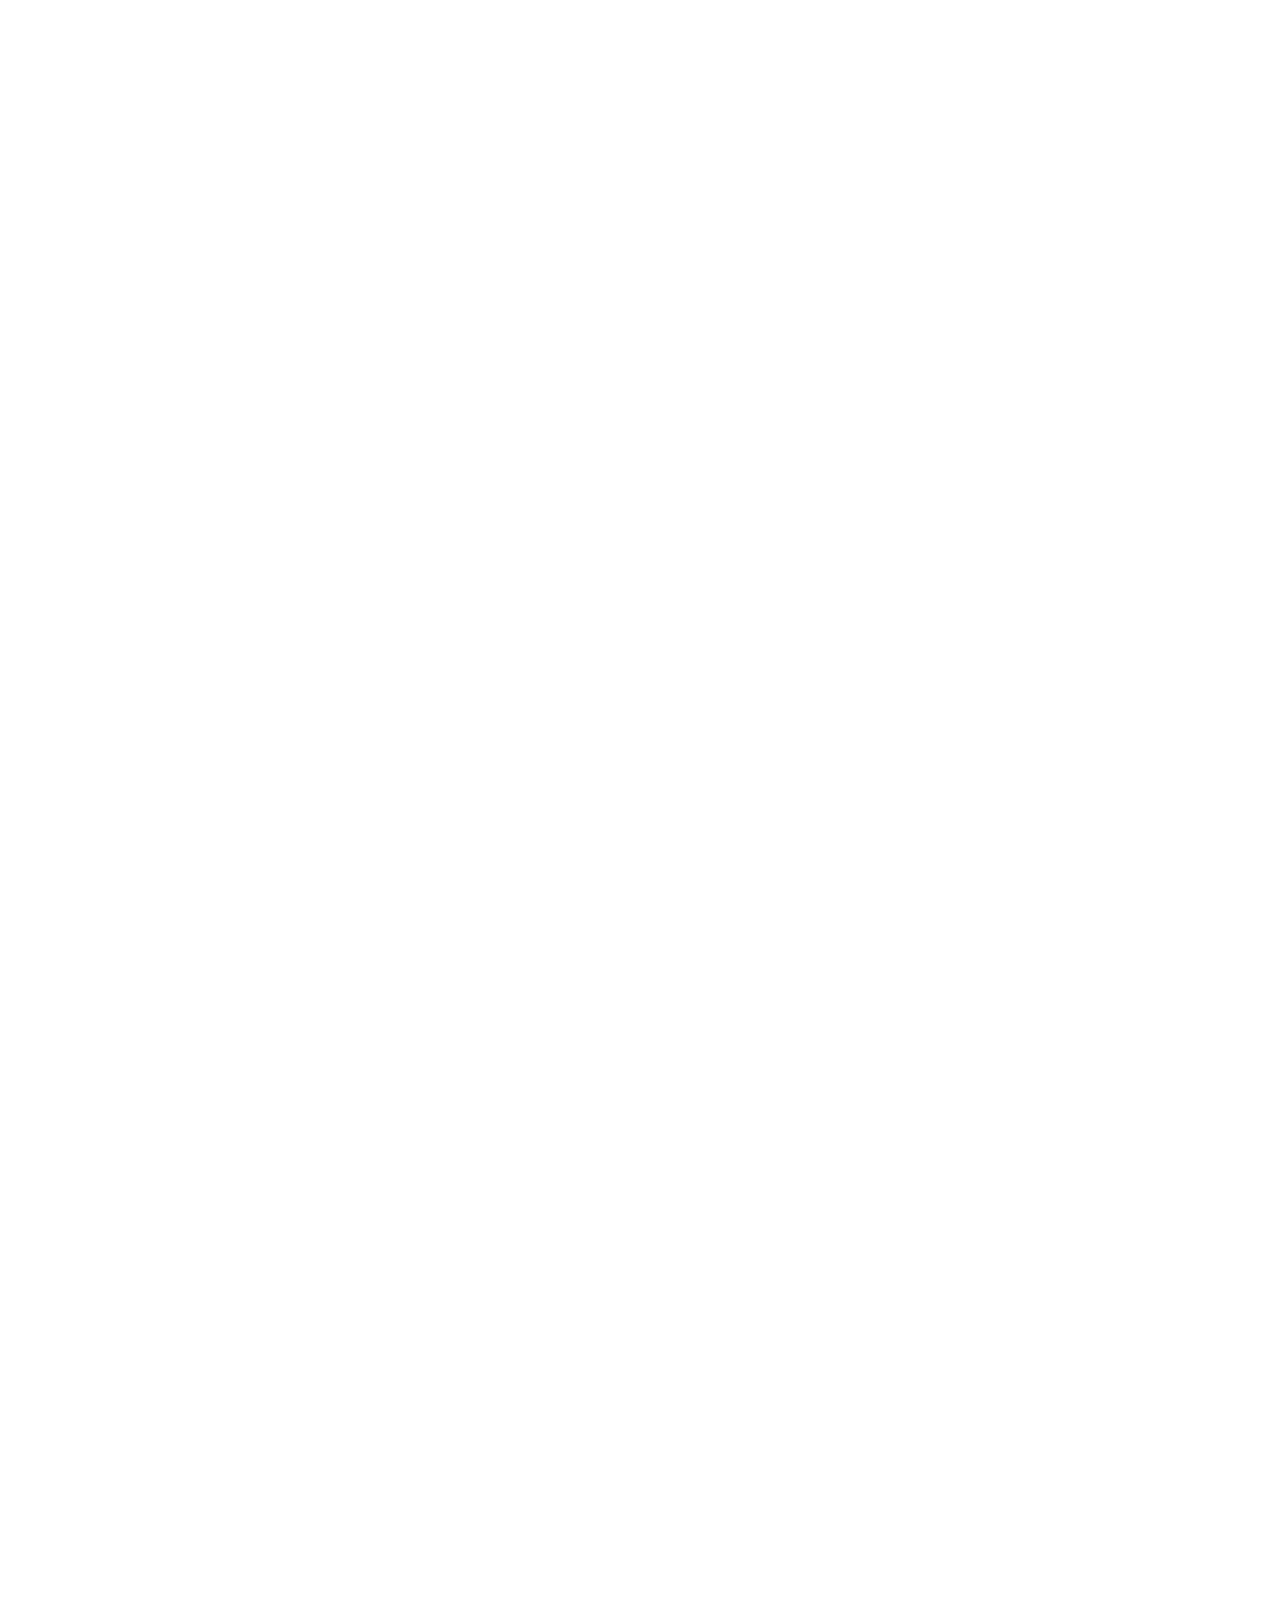
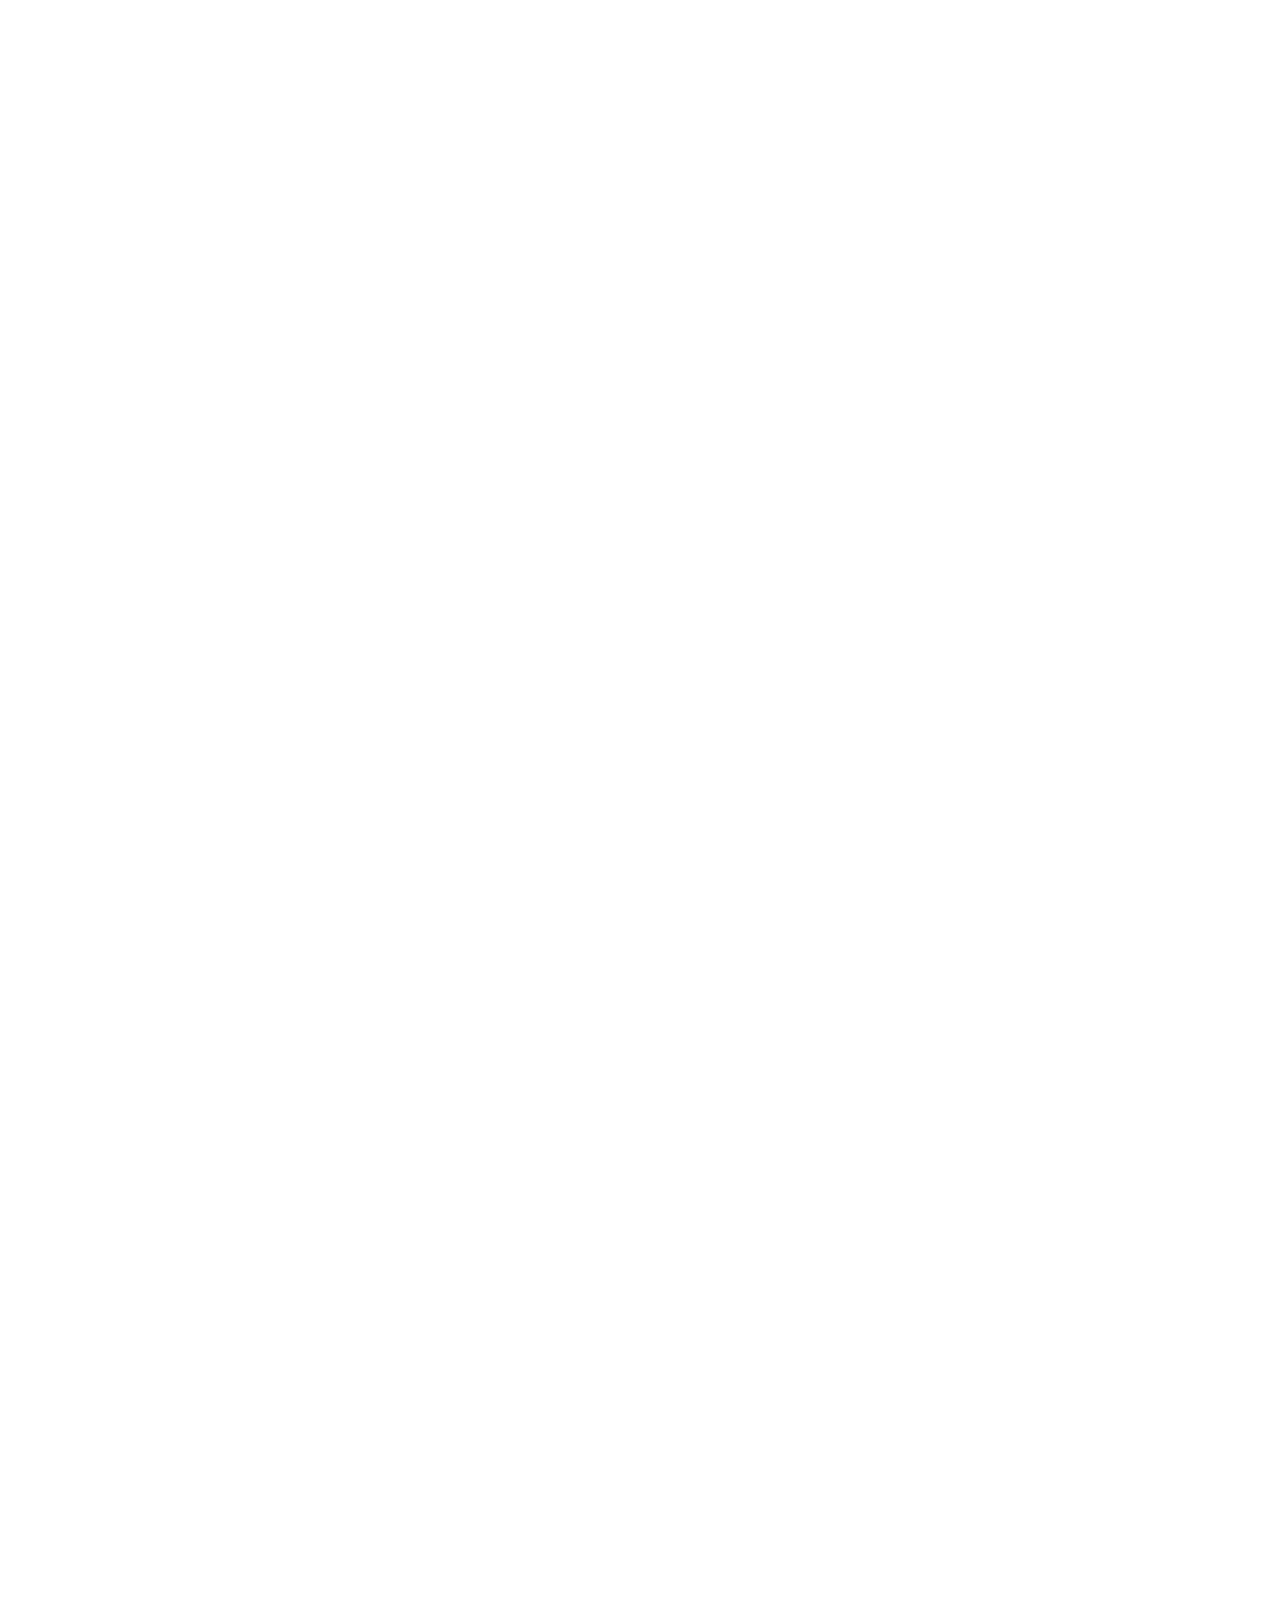
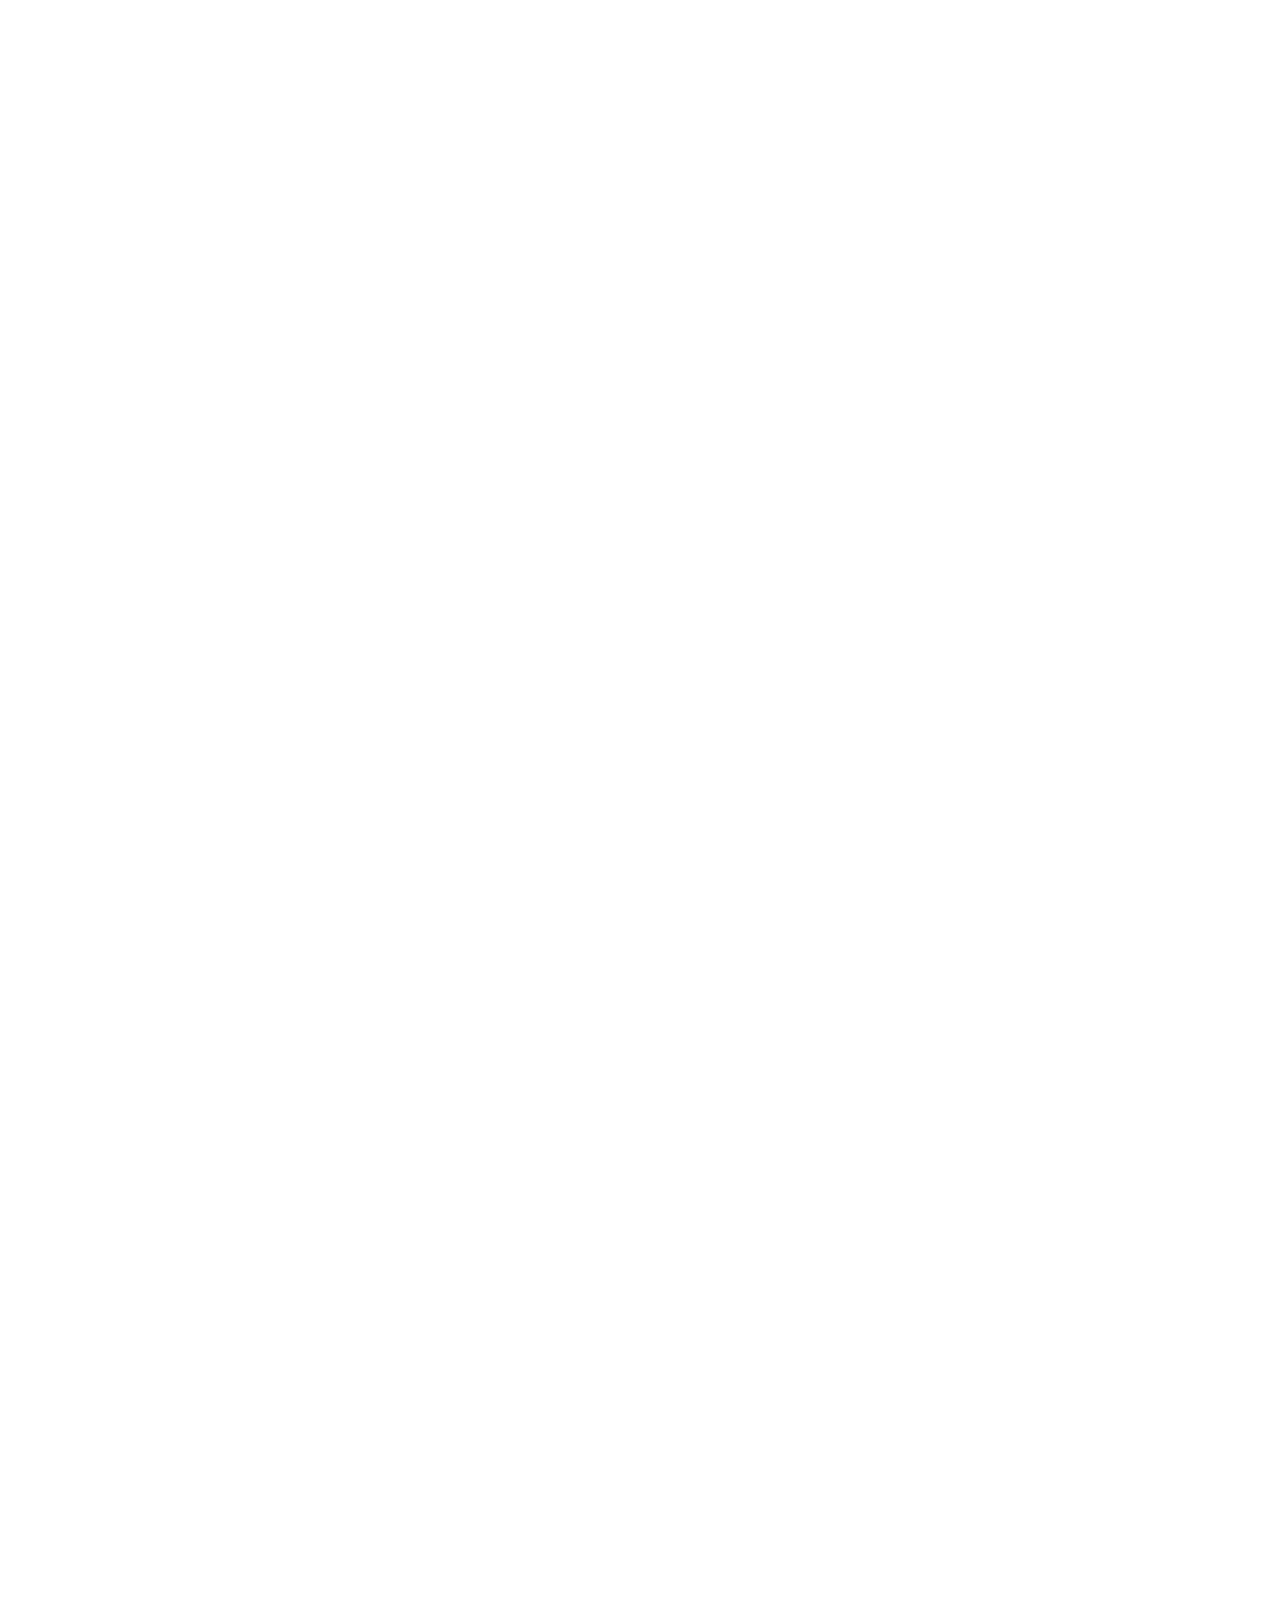
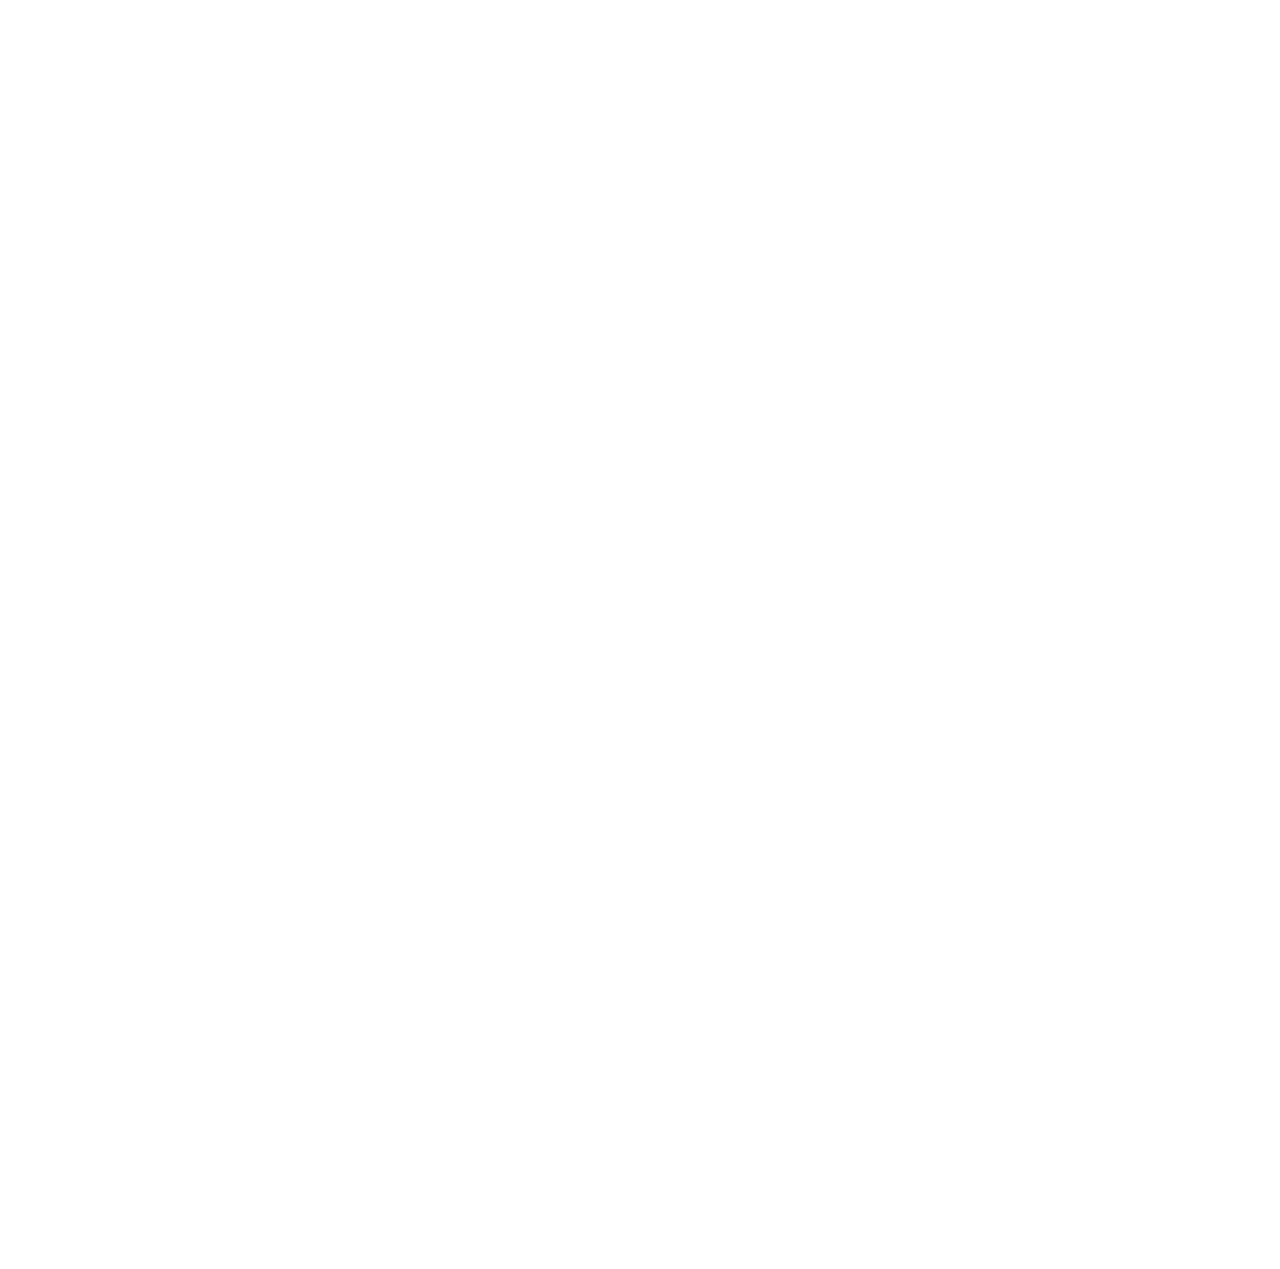
==== commit 6dd670a4: "update" ====
--- a/arab-index.html
+++ b/arab-index.html
@@ -332,7 +332,7 @@
                 <div class="h-100 d-flex flex-column gap-3">
                     <img src="img/indo-img/carousel/c2 (2).jpg" class="img-fluid w-100 rounded" alt="صورة الالتنسيب 1">
                     <img src="img/indo-img/carousel/c4.jpg" class="img-fluid w-100 rounded" alt="صورة الالتنسيب 2">
-                    <img src="img/indo-img/carousel/c5.jpg" class="img-fluid w-100 rounded" alt="صورة الالتنسيب 3">
+                    <img src="img/indo-img/carousel/c3.jpg" class="img-fluid w-100 rounded" alt="صورة الالتنسيب 3">
                 </div>
             </div>
 
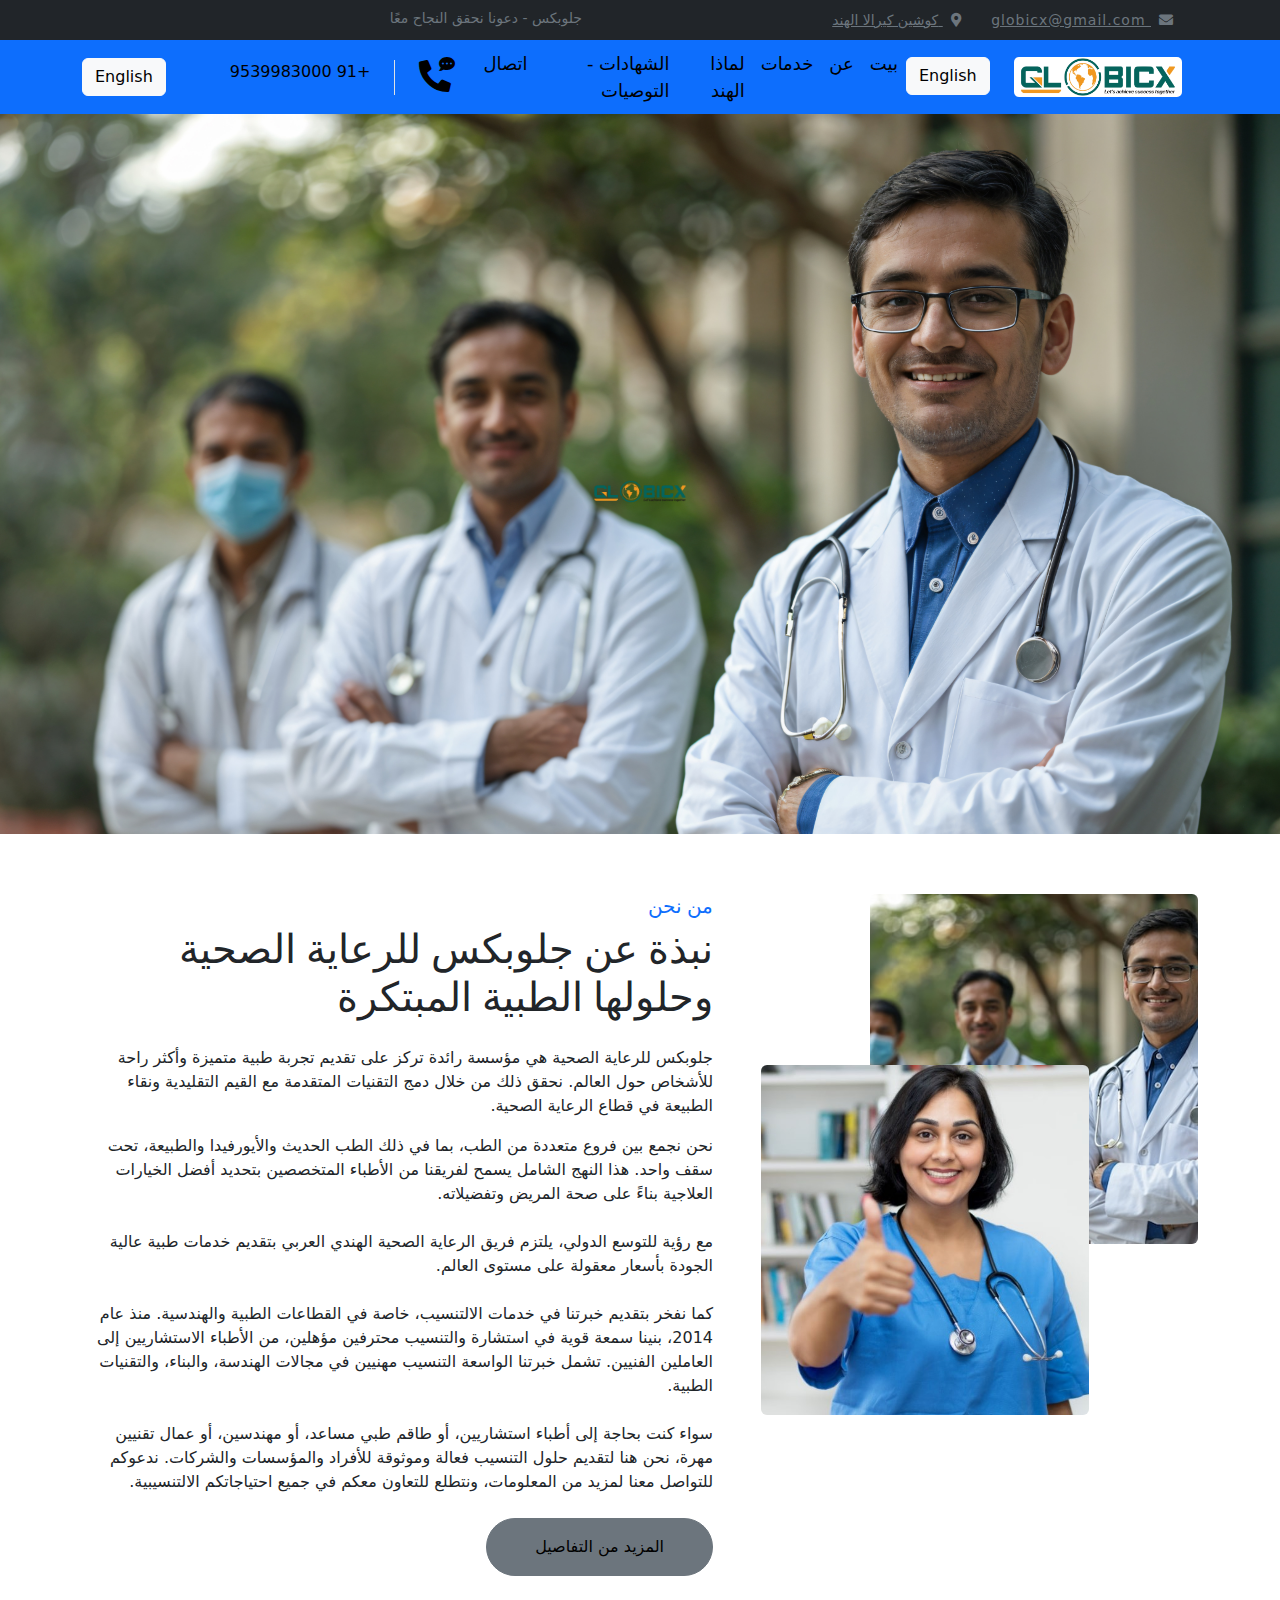
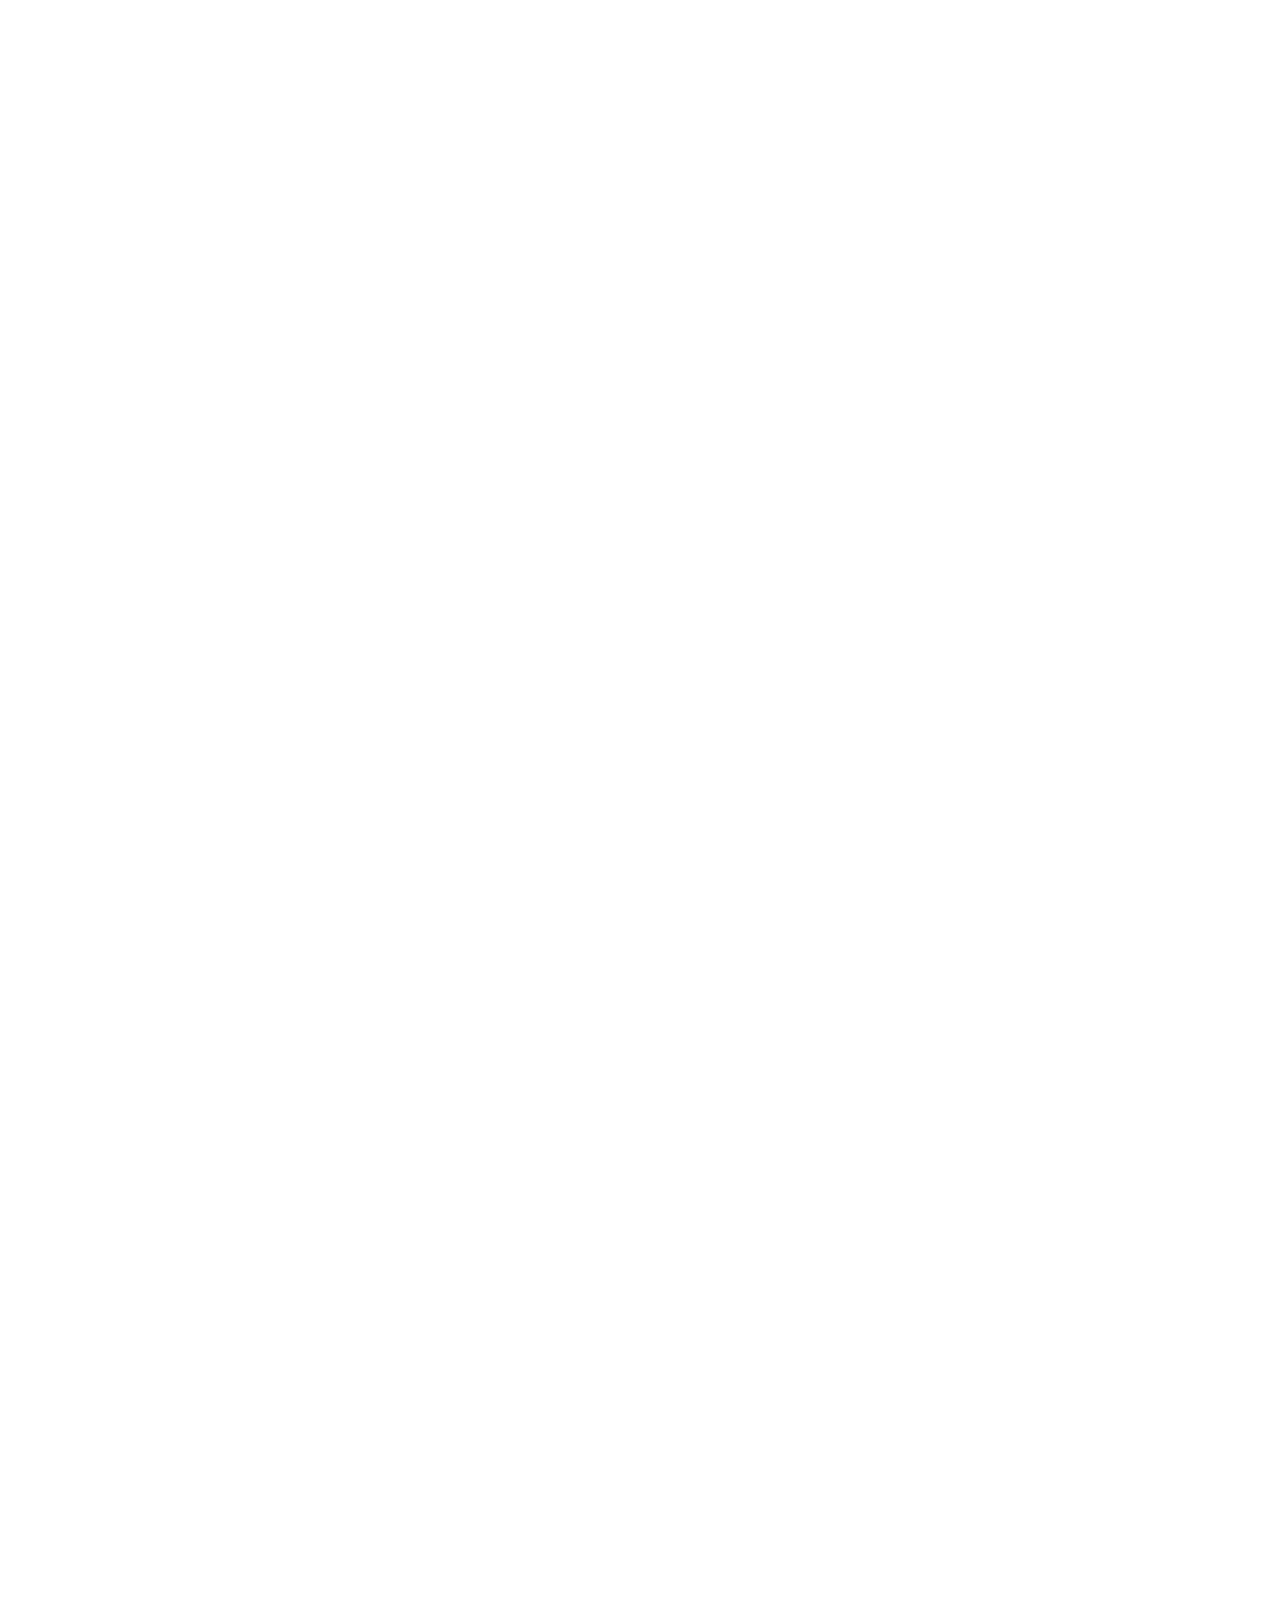
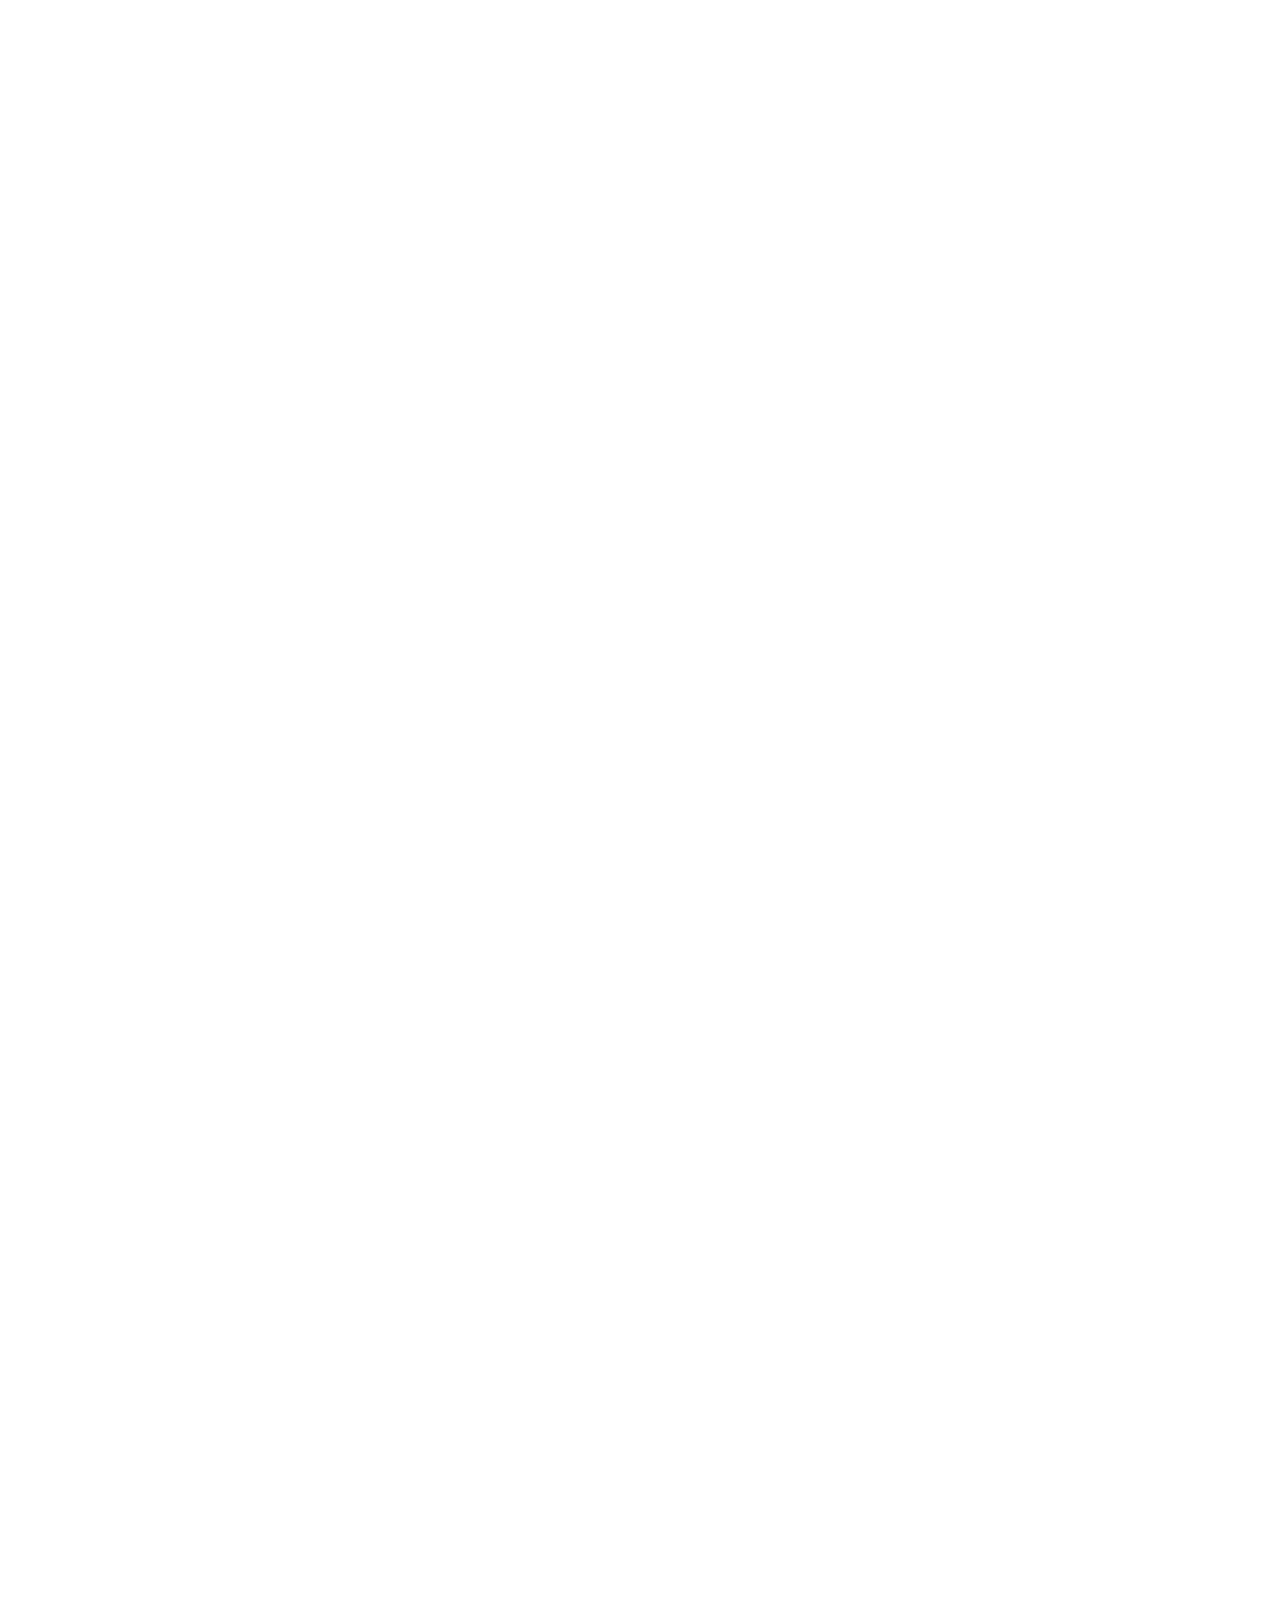
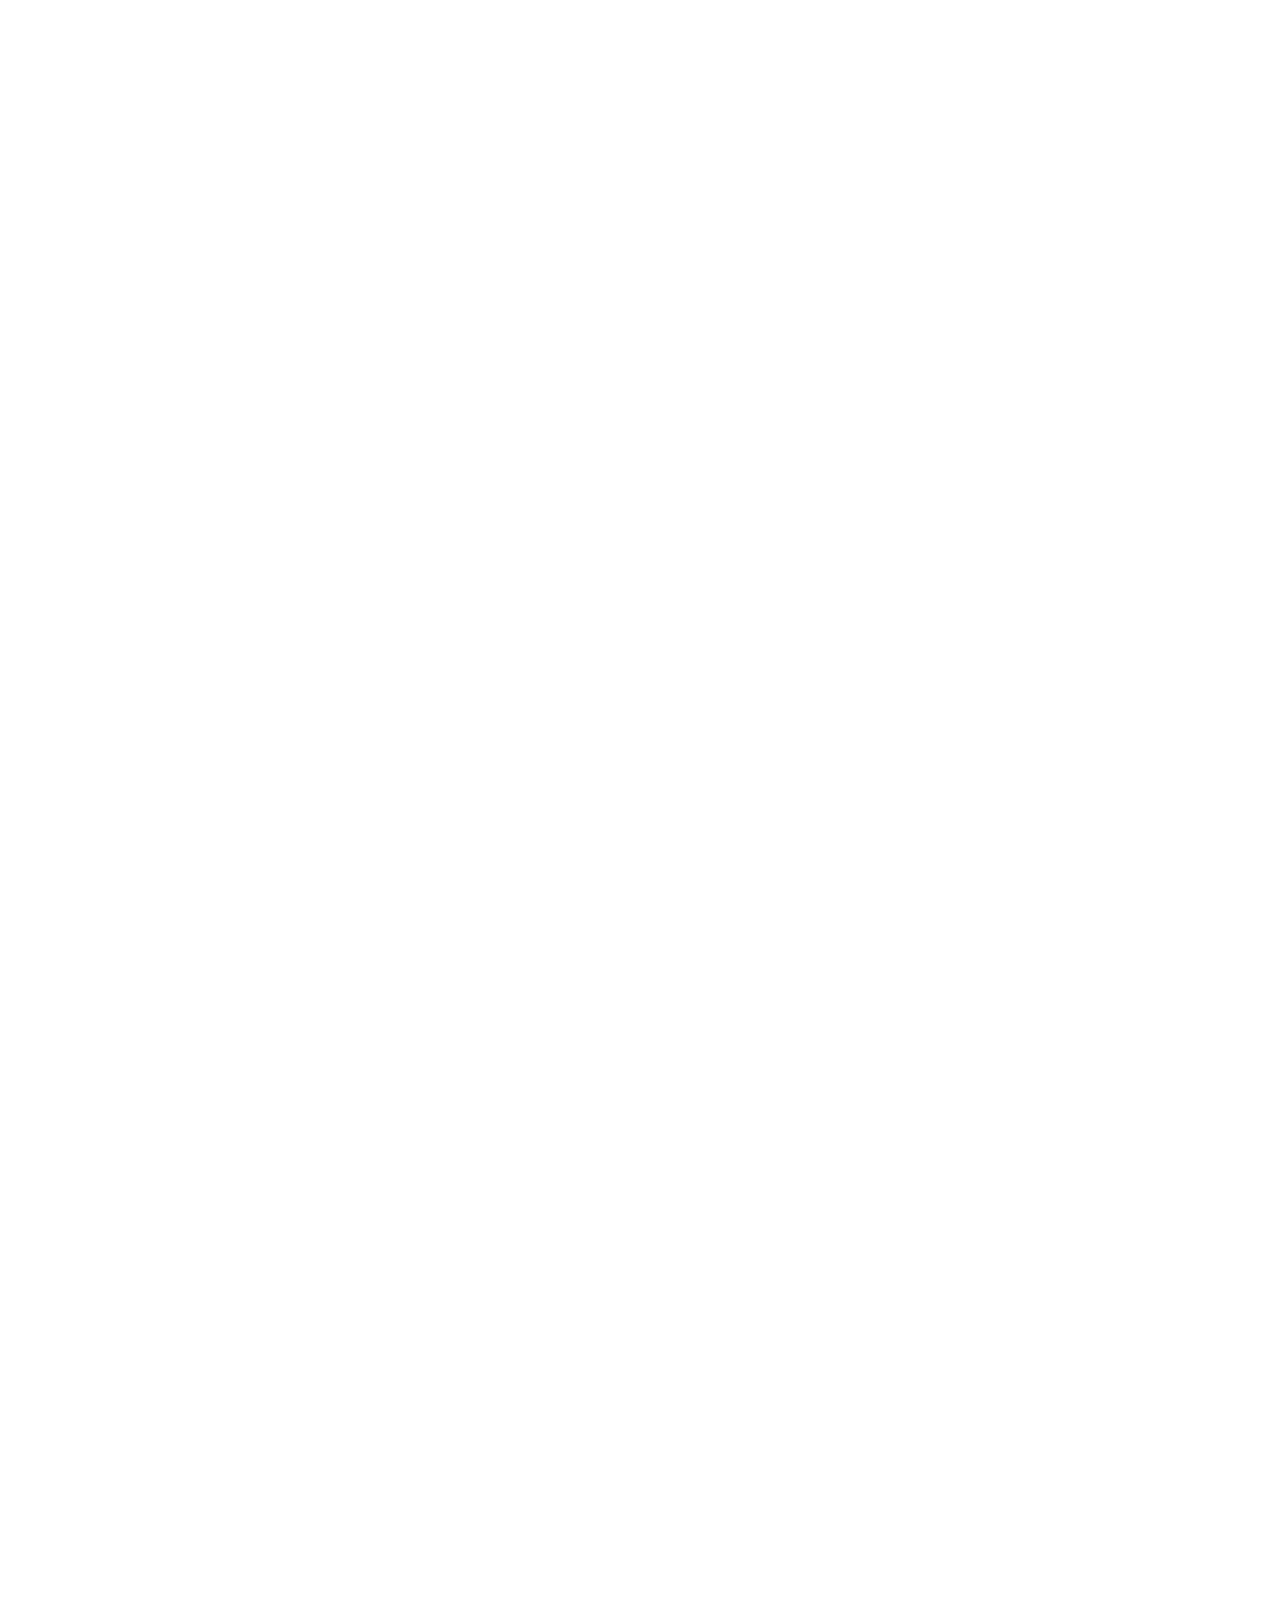
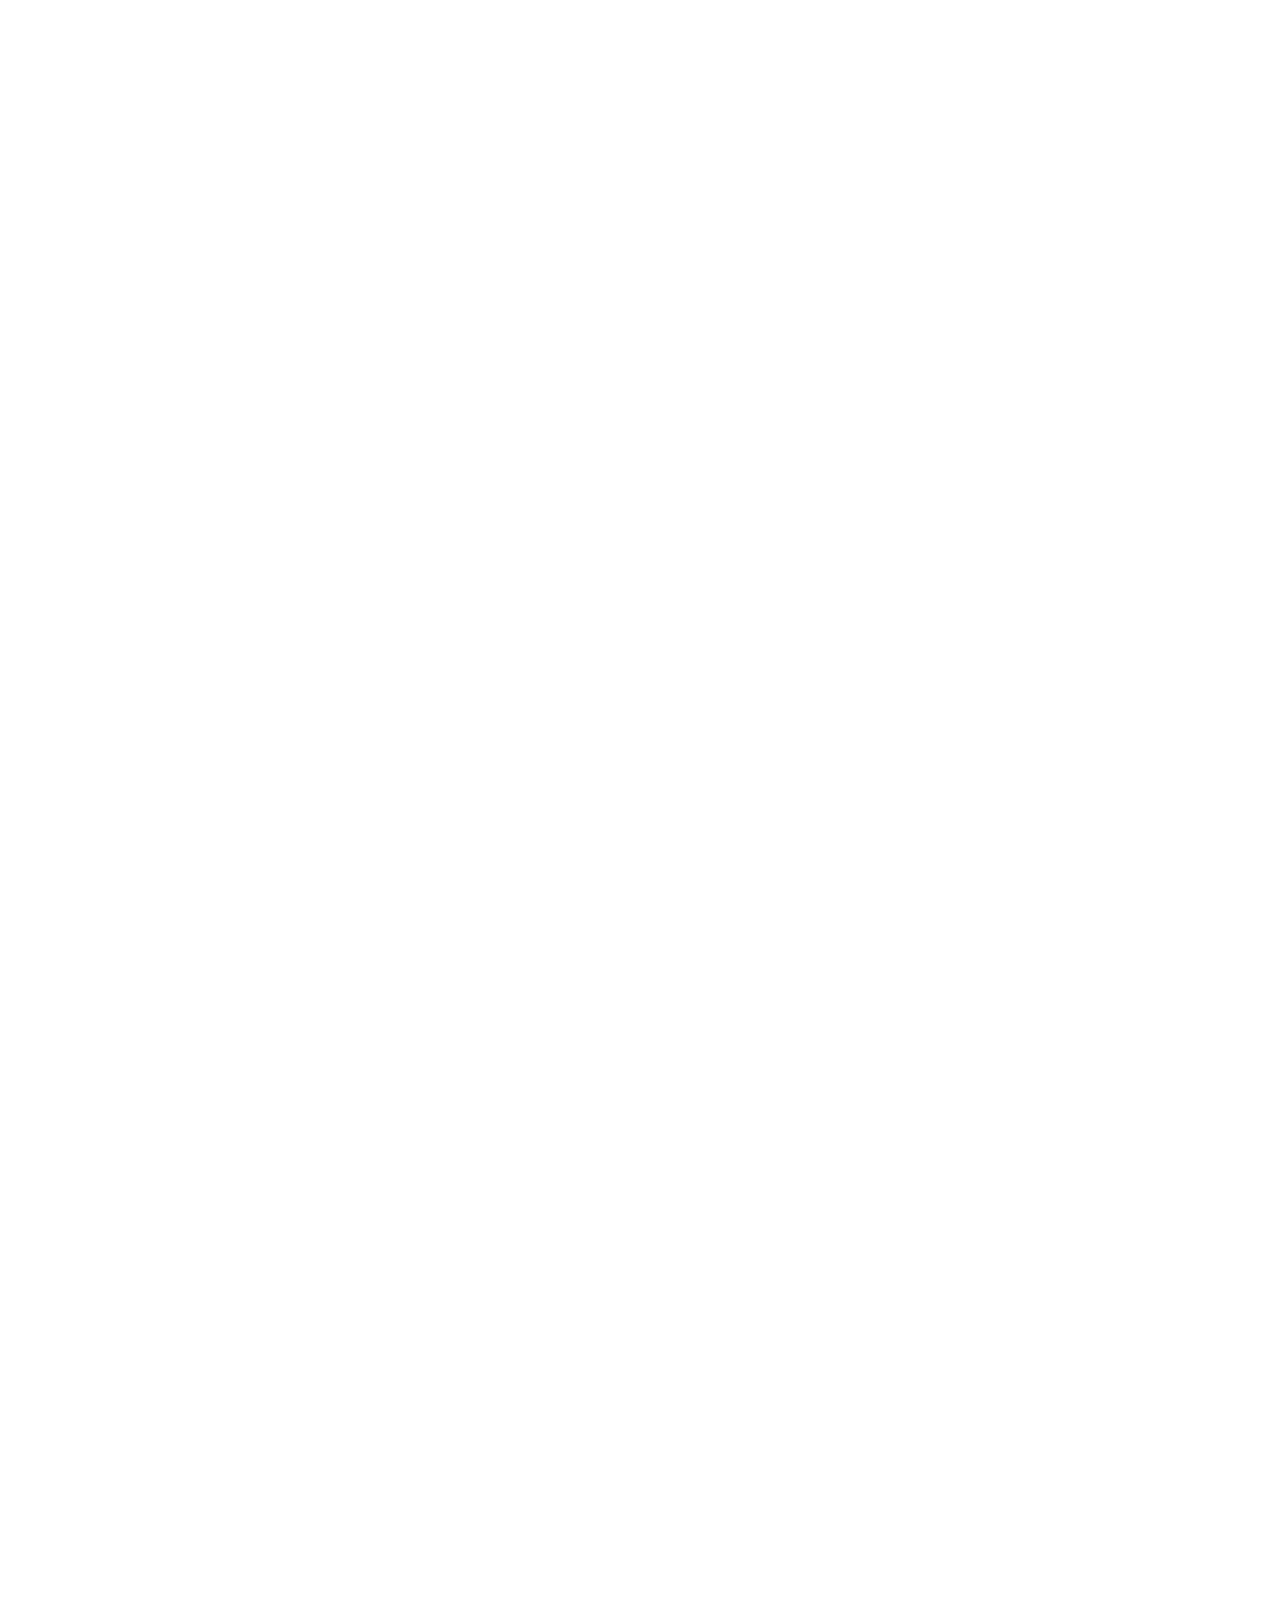
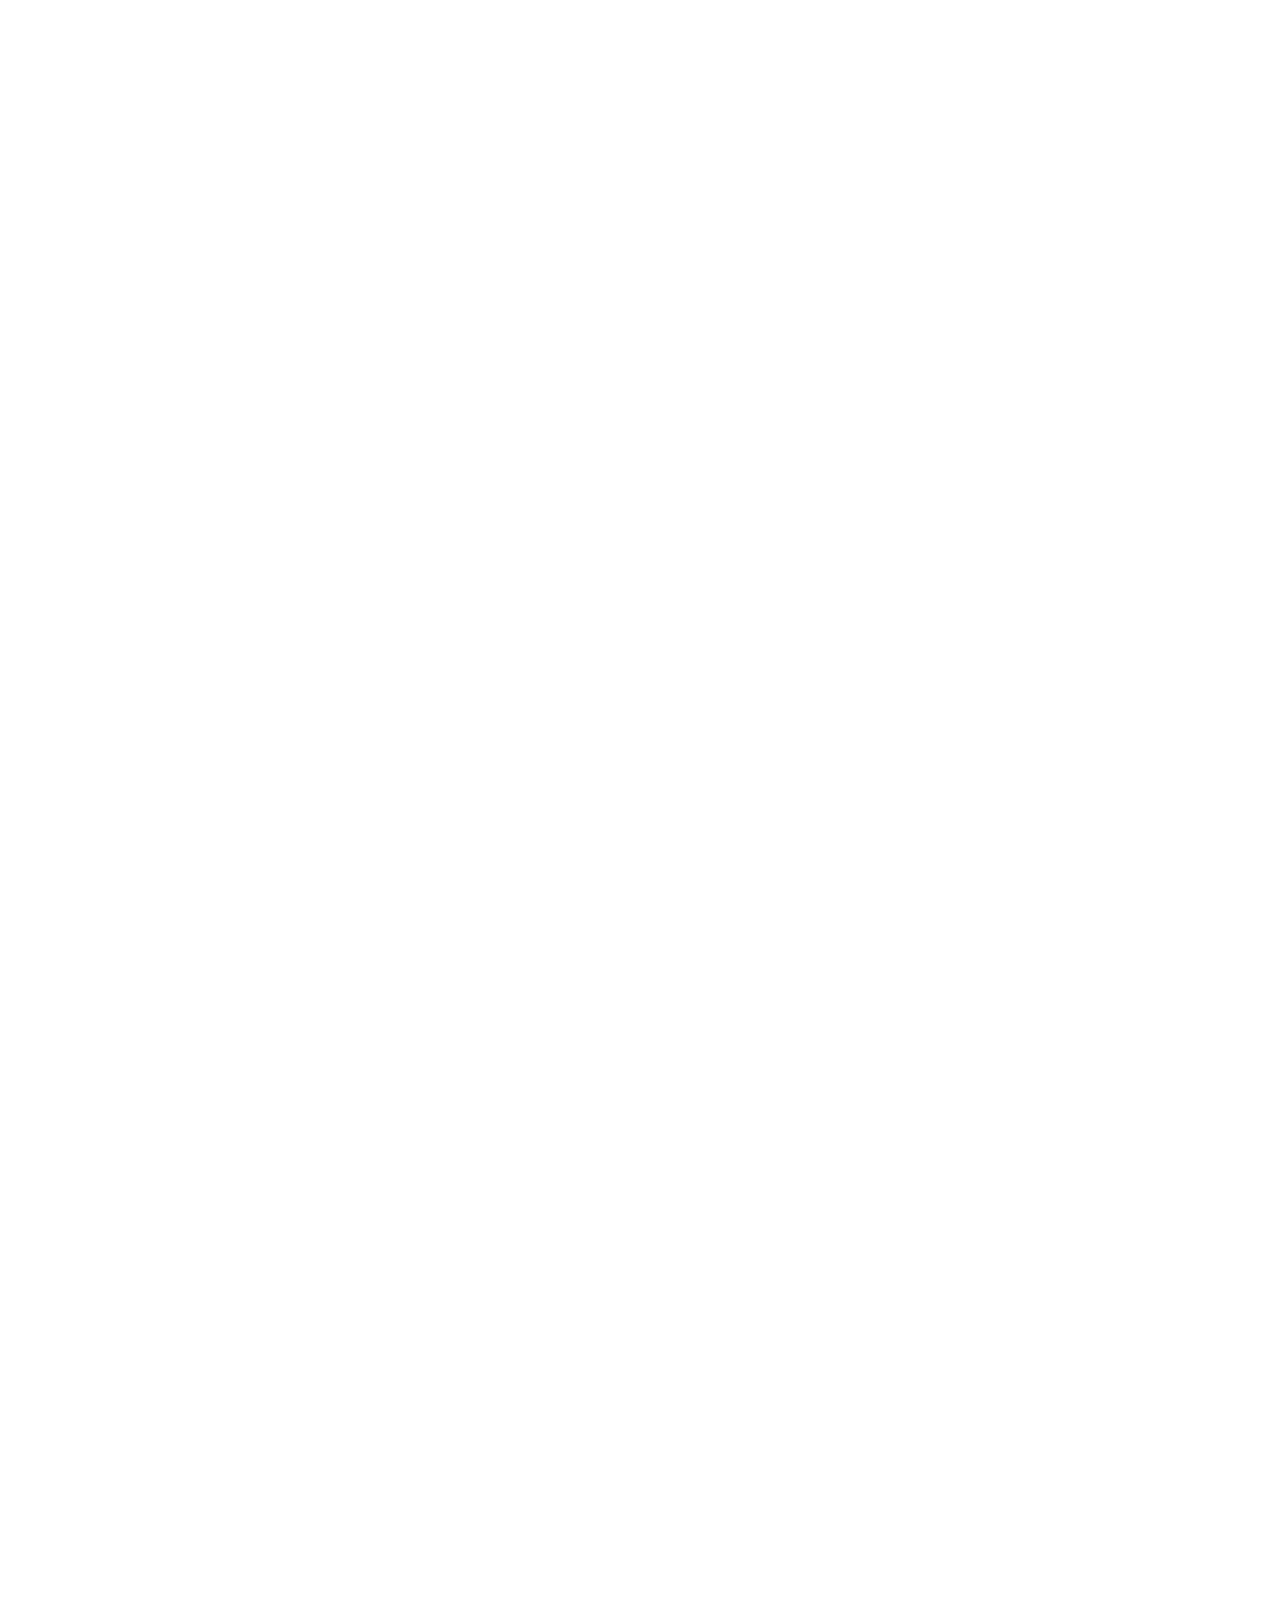
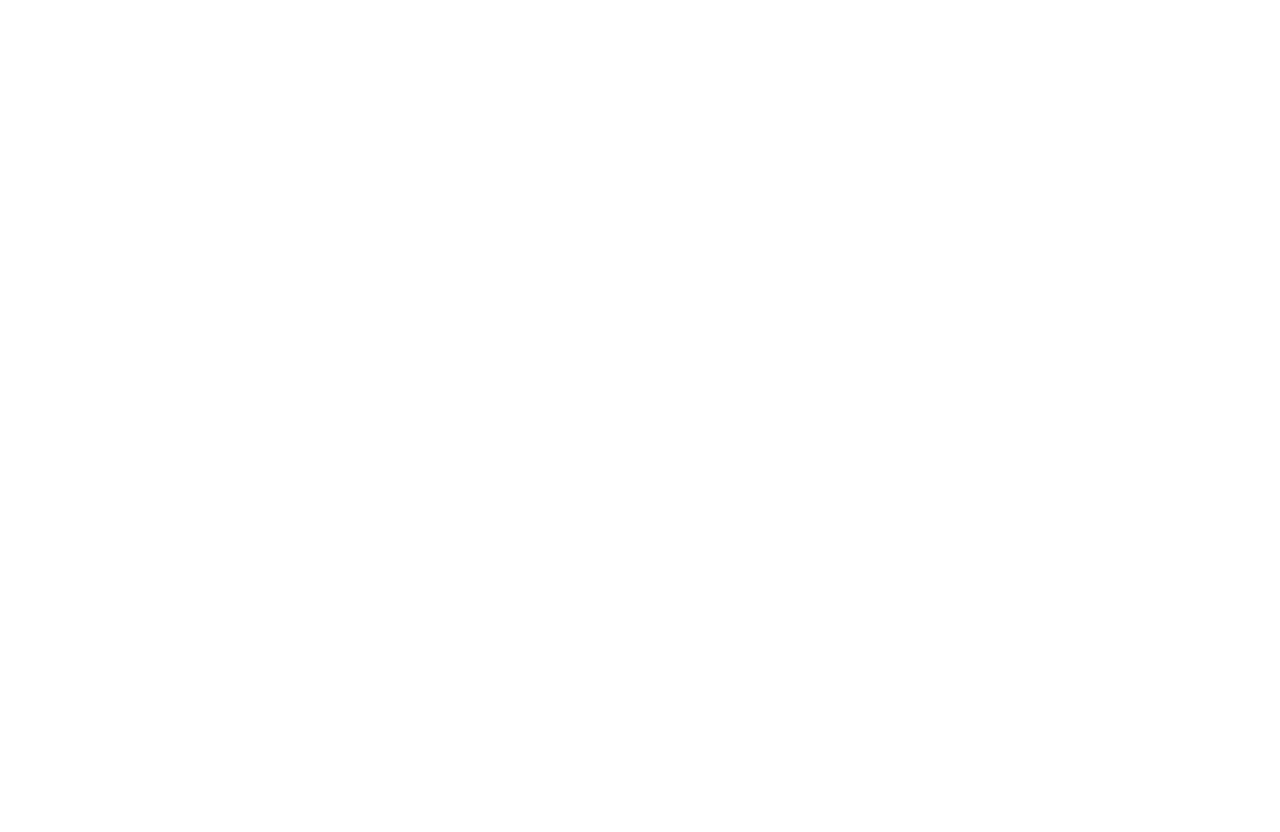
==== commit f63a02af: "last" ====
--- a/arab-index.html
+++ b/arab-index.html
@@ -253,6 +253,22 @@
             <h1>رعاية شاملة، مصممة خصيصًا لاحتياجاتك</h1>
         </div>
         <div class="row g-5 services-inner">
+            <div class="col-md-6 col-lg-4 wow fadeIn" data-wow-delay=".9s">
+                <div class="services-item bg-light">
+                    <div class="p-4 text-center services-content">
+                        <div class="services-content-icon">
+                            <i class="fas fa-briefcase fa-7x mb-4 text-dark"></i>
+                            <h4 class="mb-3">خدمات الالتنسيب</h4>
+                            <p class="mb-4">التنسيب متخصص للمهن الطبية والهندسية عالميًا. منذ 2014، ساعدنا المؤسسات والشركات بتوفير محترفين مؤهلين وعمال تقنيين.</p>
+                            <a href="#introduction" class="ms-2">
+                                <button type="button" class="px-4 py-sm-3 px-sm-5 btn btn-primary rounded-pill carousel-content-btn2 animated fadeInRight">
+                                    قراءة المزيد
+                                </button>
+                            </a>
+                        </div>
+                    </div>
+                </div>
+            </div>
             <div class="col-md-6 col-lg-4 wow fadeIn" data-wow-delay=".3s">
                 <div class="services-item bg-light">
                     <div class="p-4 text-center services-content">
@@ -285,40 +301,10 @@
                     </div>
                 </div>
             </div>
-            <div class="col-md-6 col-lg-4 wow fadeIn" data-wow-delay=".7s">
-                <div class="services-item bg-light">
-                    <div class="p-4 text-center services-content">
-                        <div class="services-content-icon">
-                            <i class="fas fa-leaf fa-7x mb-4 text-dark"></i>
-                            <h4 class="mb-3">العلاج الطبيعي</h4>
-                            <p class="mb-4">علاجات تركز على العلاجات الطبيعية وقدرة الجسم على الشفاء الذاتي.</p>
-                            <a href="#naturopathy" class="ms-2">
-                                <button type="button" class="px-4 py-sm-3 px-sm-5 btn btn-primary rounded-pill carousel-content-btn2 animated fadeInRight">
-                                    قراءة المزيد
-                                </button>
-                            </a>
-                        </div>
-                    </div>
-                </div>
-            </div>
-            <div class="container d-flex justify-content-center py-5">
-                <div class="col-md-6 col-lg-4 wow fadeIn" data-wow-delay=".9s">
-                    <div class="services-item bg-light">
-                        <div class="p-4 text-center services-content">
-                            <div class="services-content-icon">
-                                <i class="fas fa-briefcase fa-7x mb-4 text-dark"></i>
-                                <h4 class="mb-3">خدمات الالتنسيب</h4>
-                                <p class="mb-4">التنسيب متخصص للمهن الطبية والهندسية عالميًا. منذ 2014، ساعدنا المؤسسات والشركات بتوفير محترفين مؤهلين وعمال تقنيين.</p>
-                                <a href="#introduction" class="ms-2">
-                                    <button type="button" class="px-4 py-sm-3 px-sm-5 btn btn-primary rounded-pill carousel-content-btn2 animated fadeInRight">
-                                        قراءة المزيد
-                                    </button>
-                                </a>
-                            </div>
-                        </div>
-                    </div>
-                </div>
-            </div>  
+           
+           
+               
+             
         </div>
     </div>
 </div>
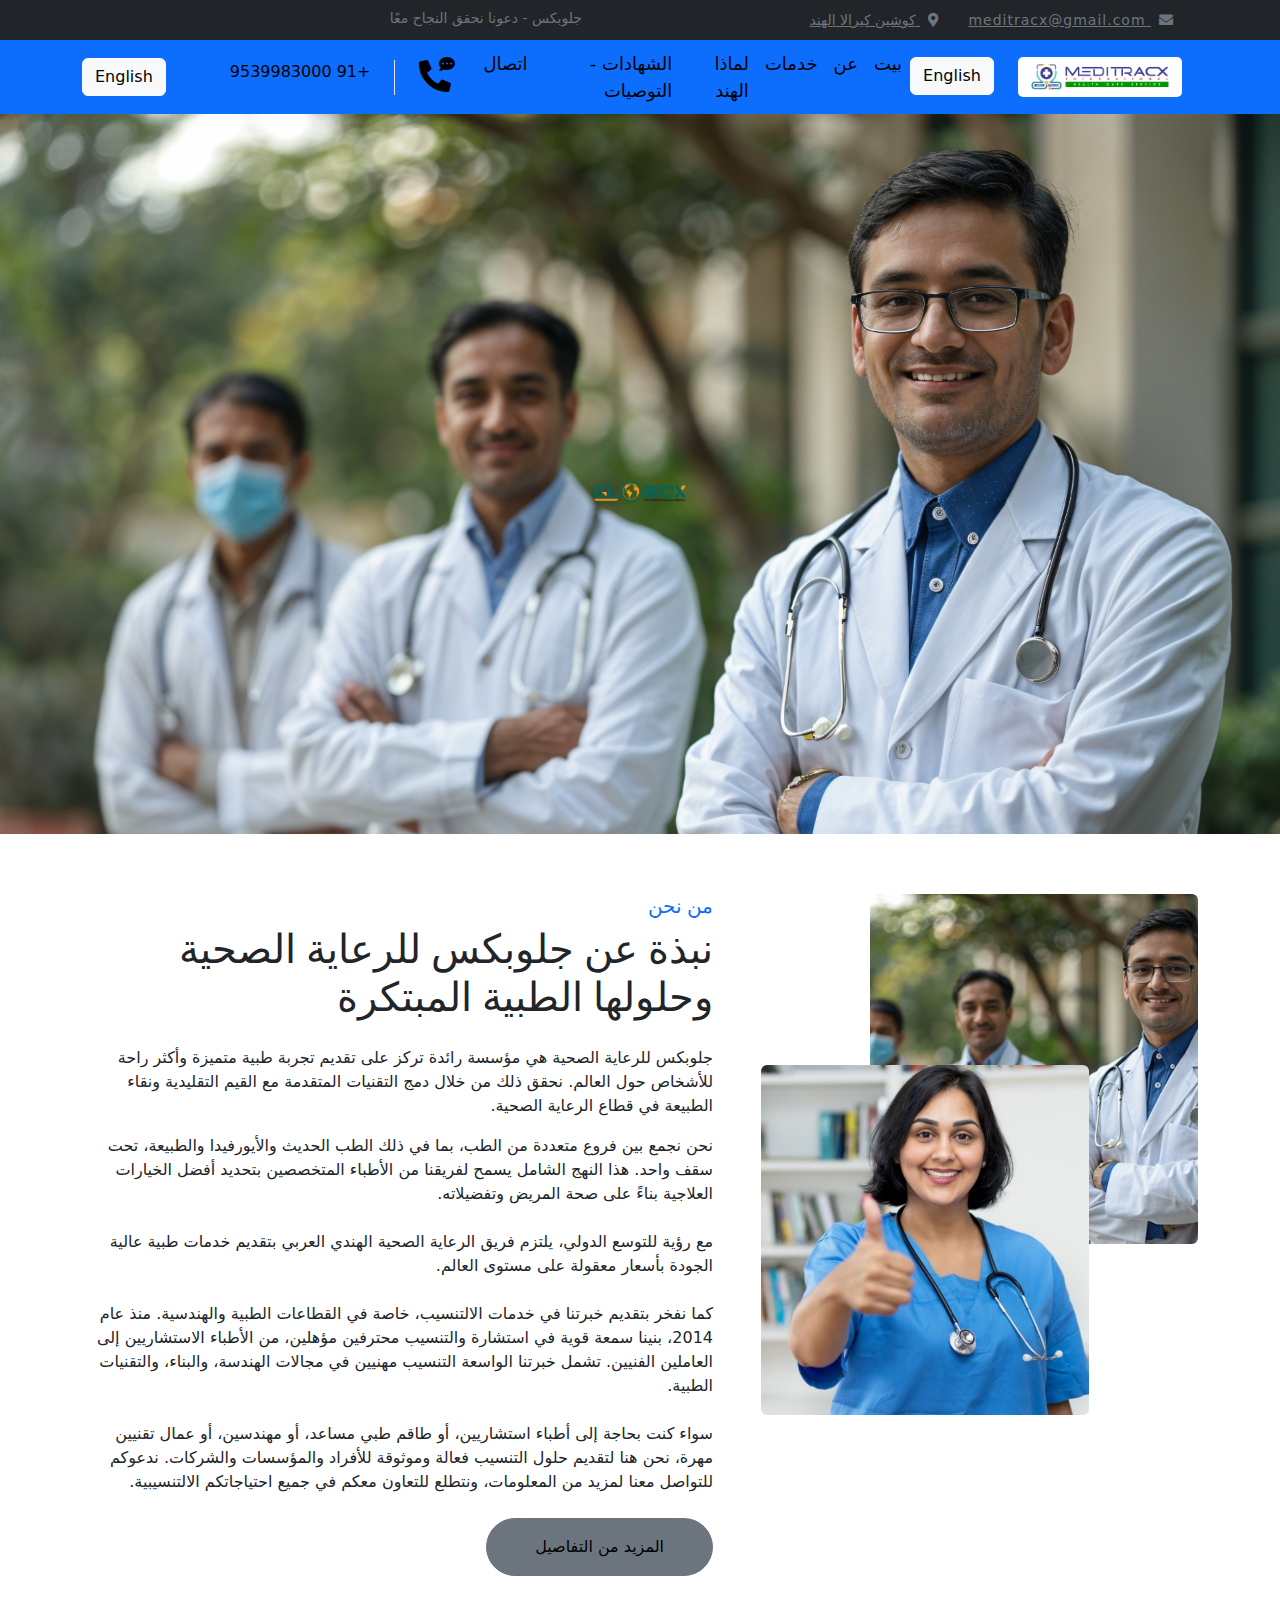
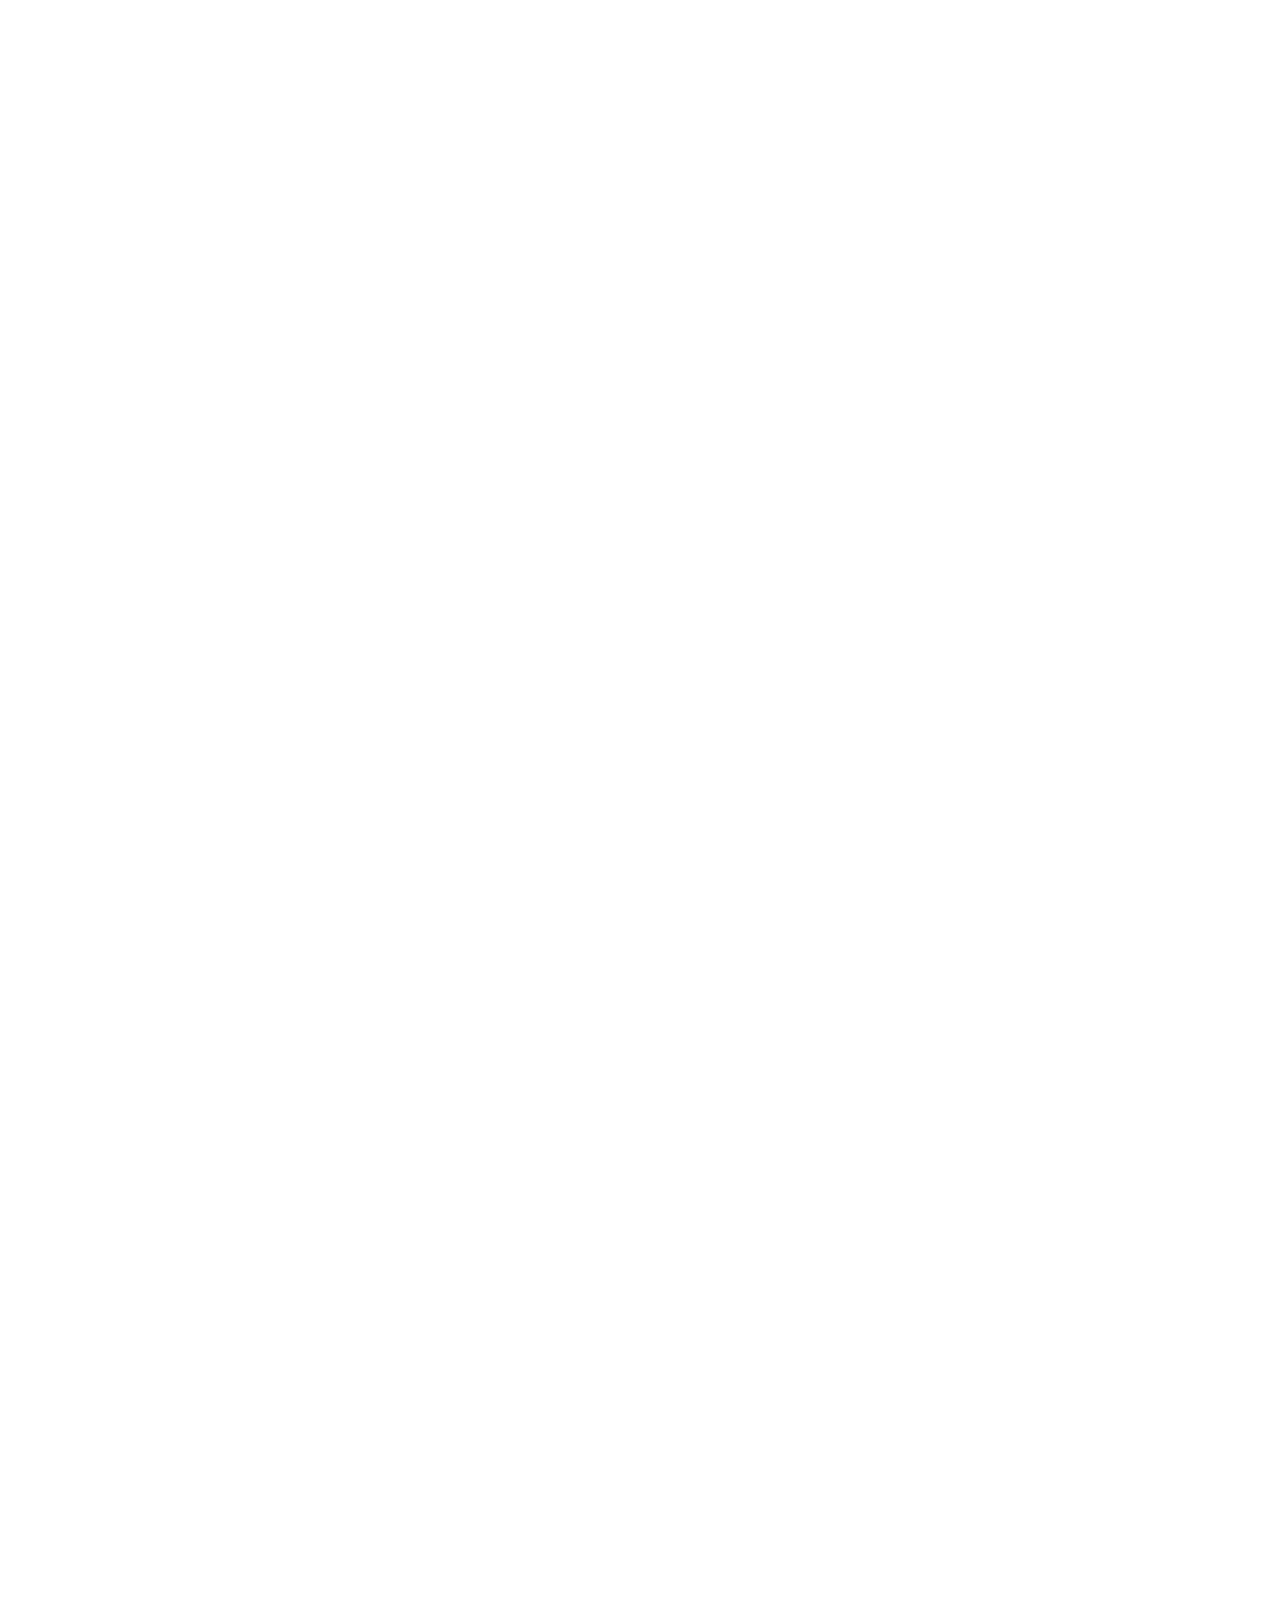
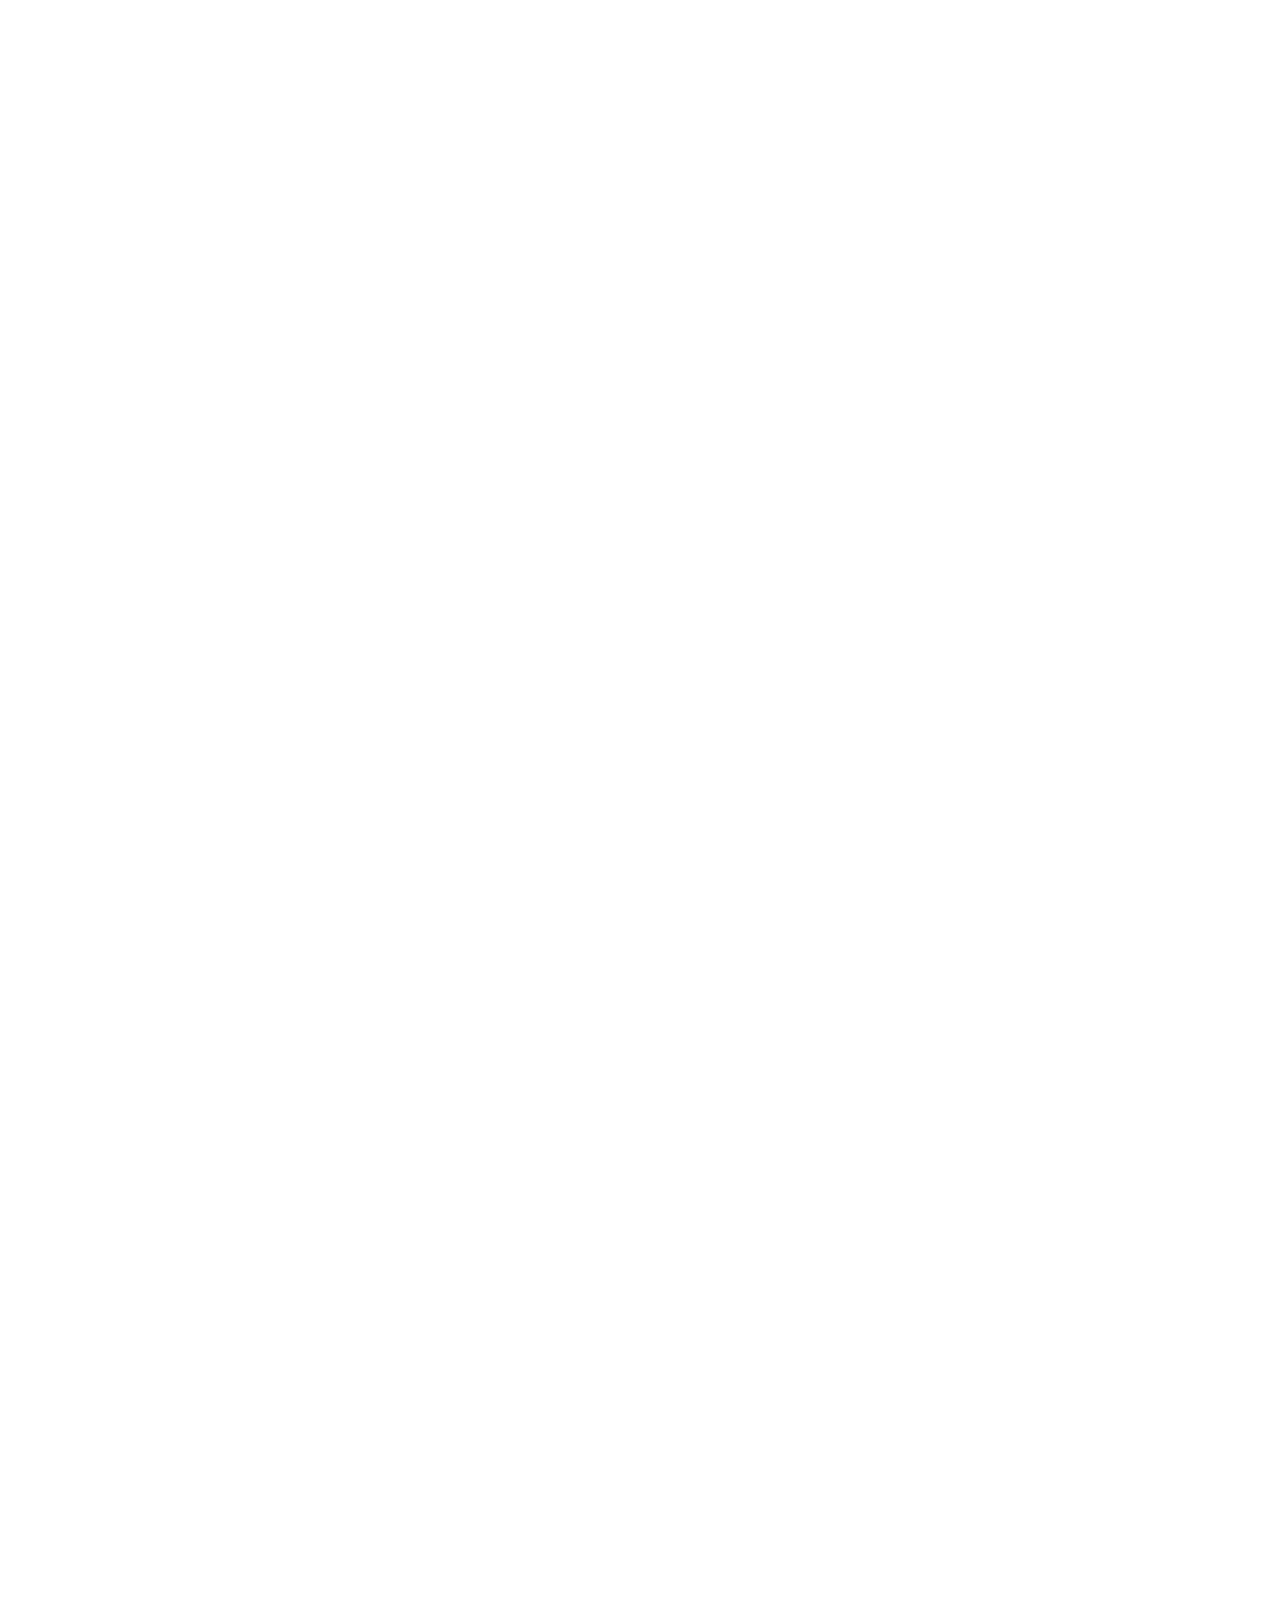
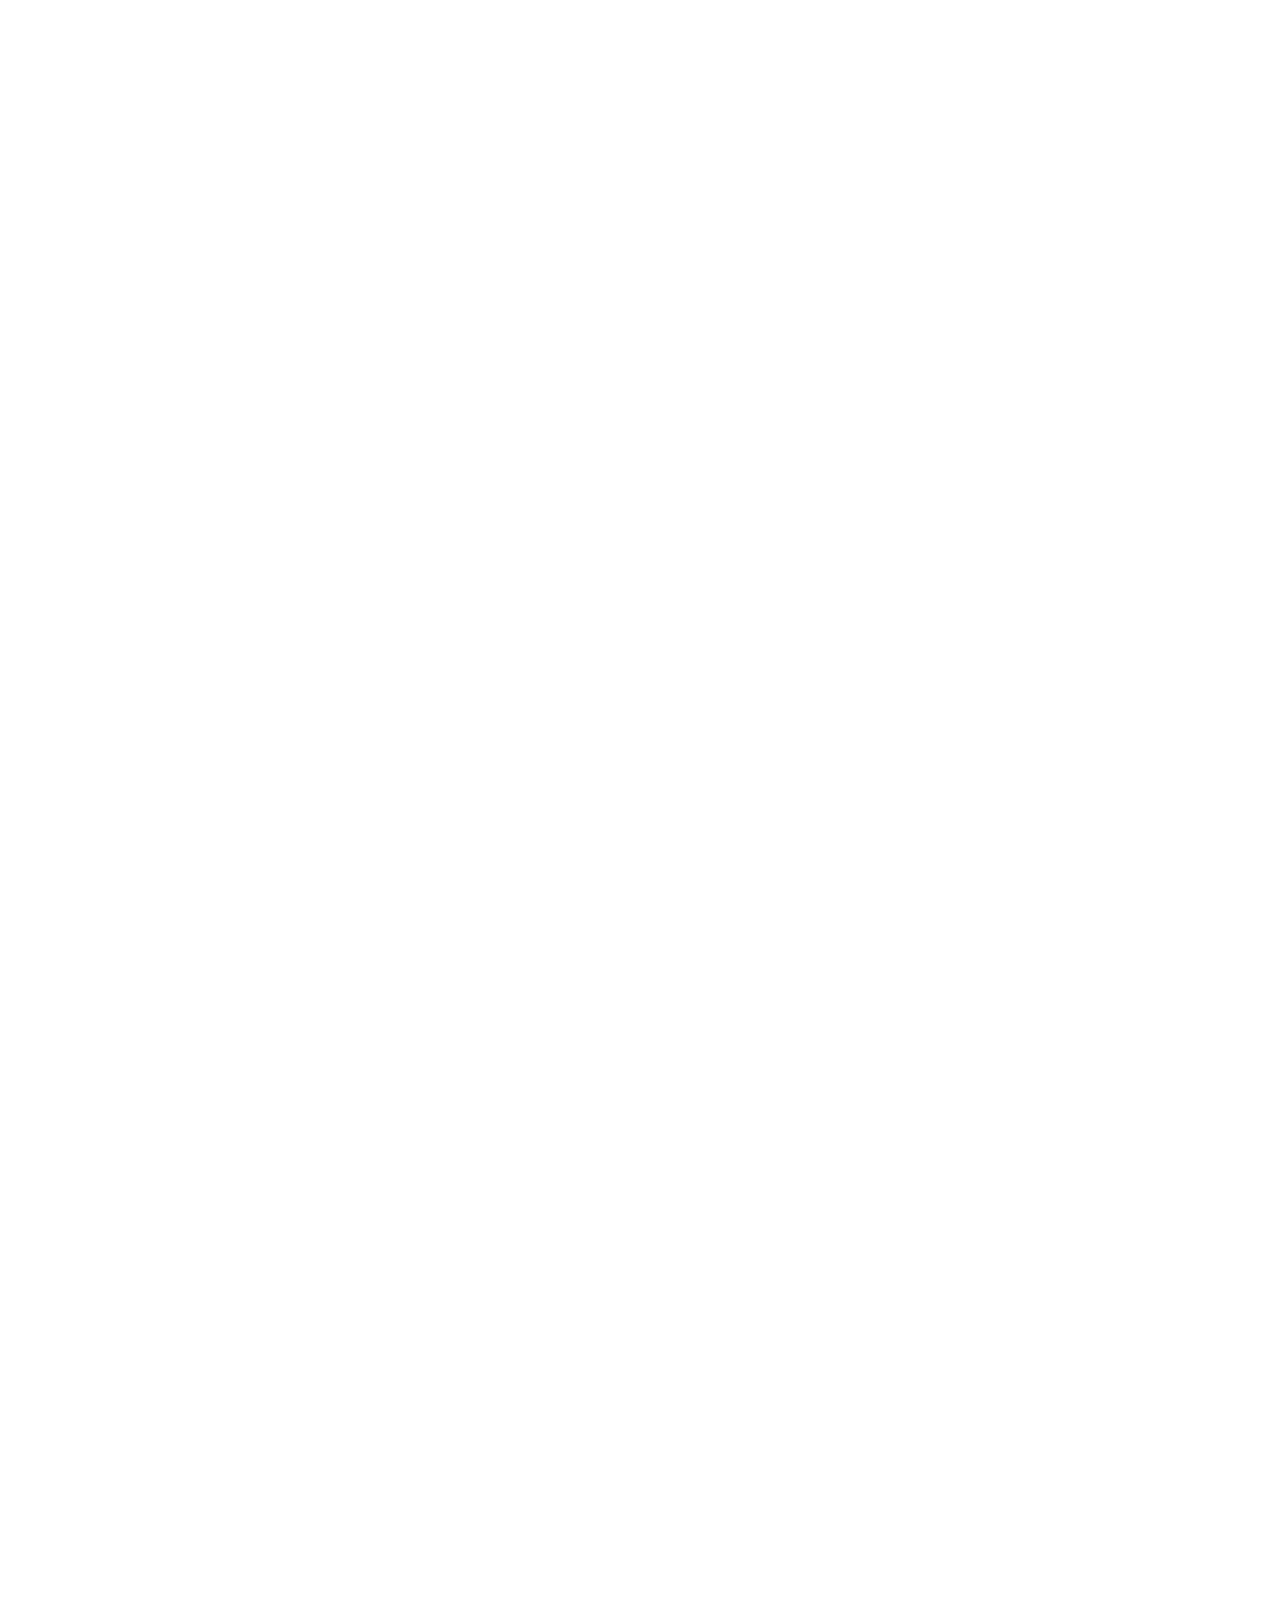
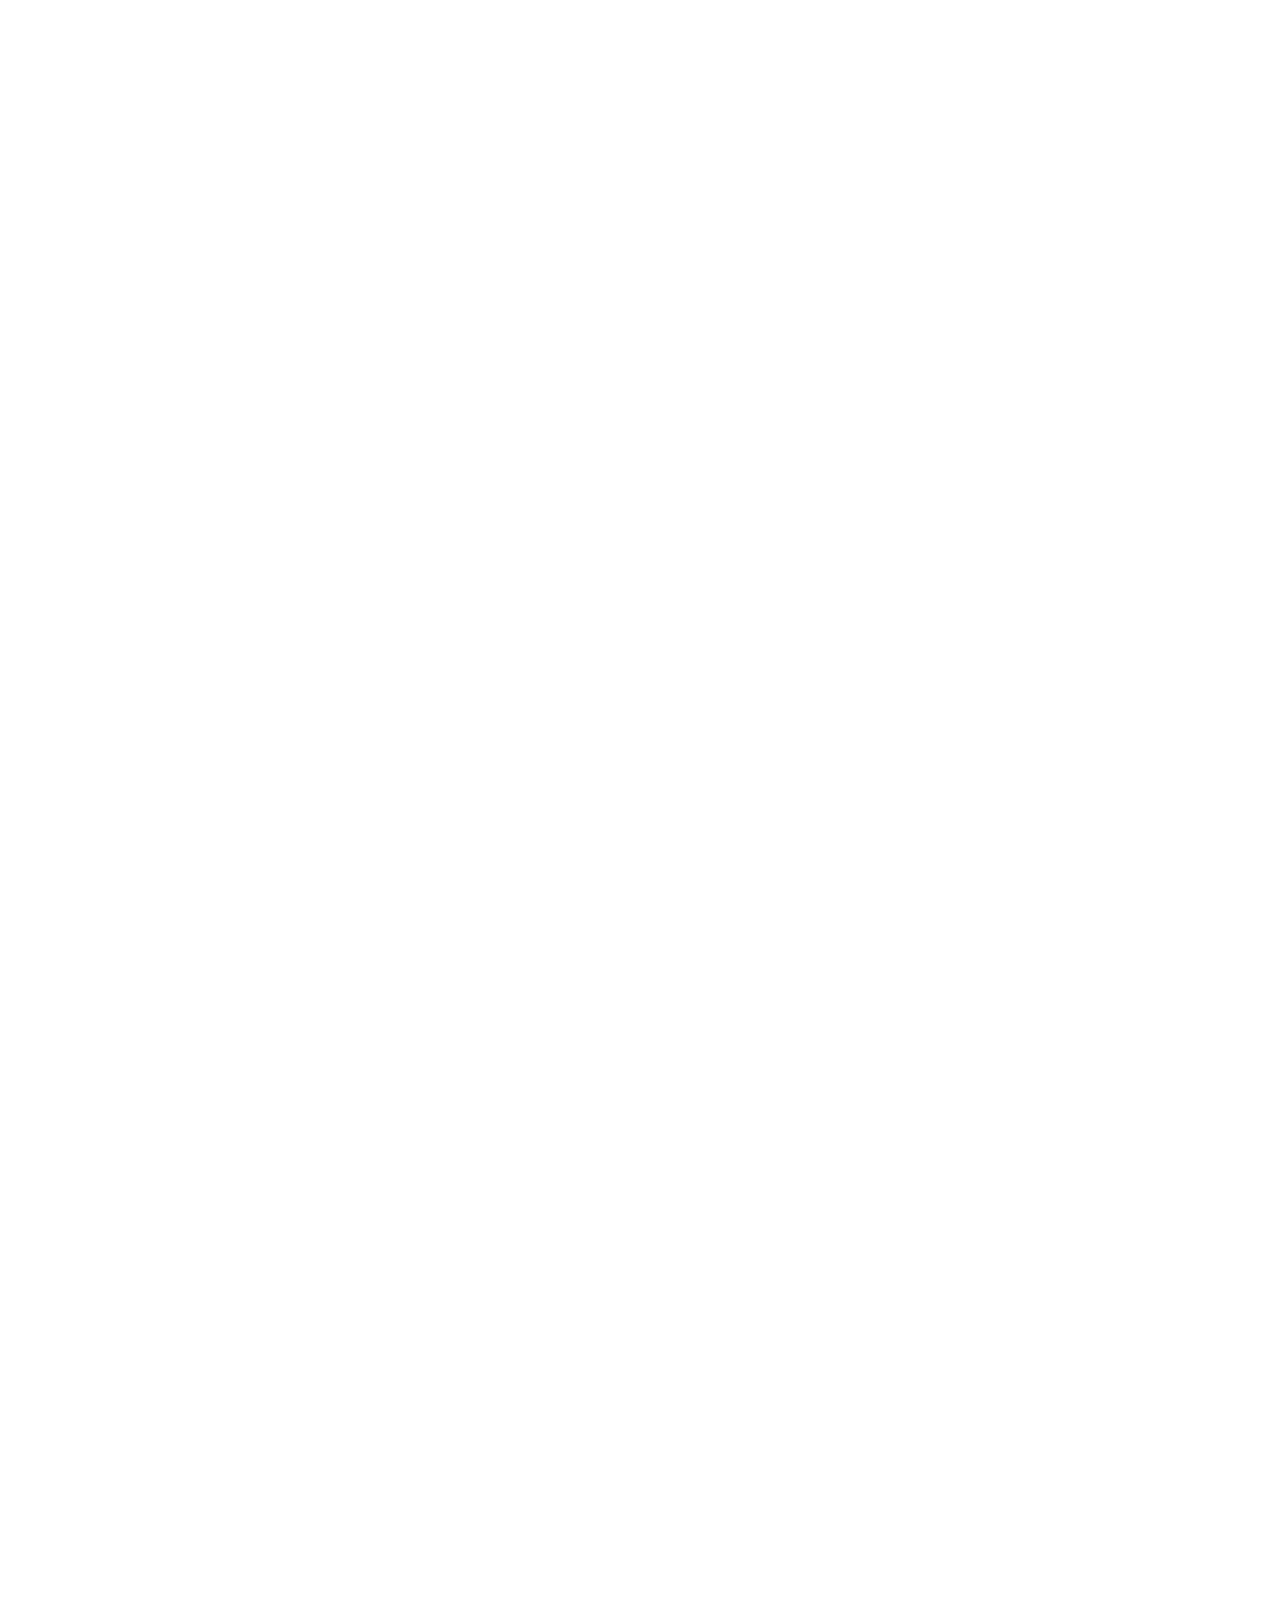
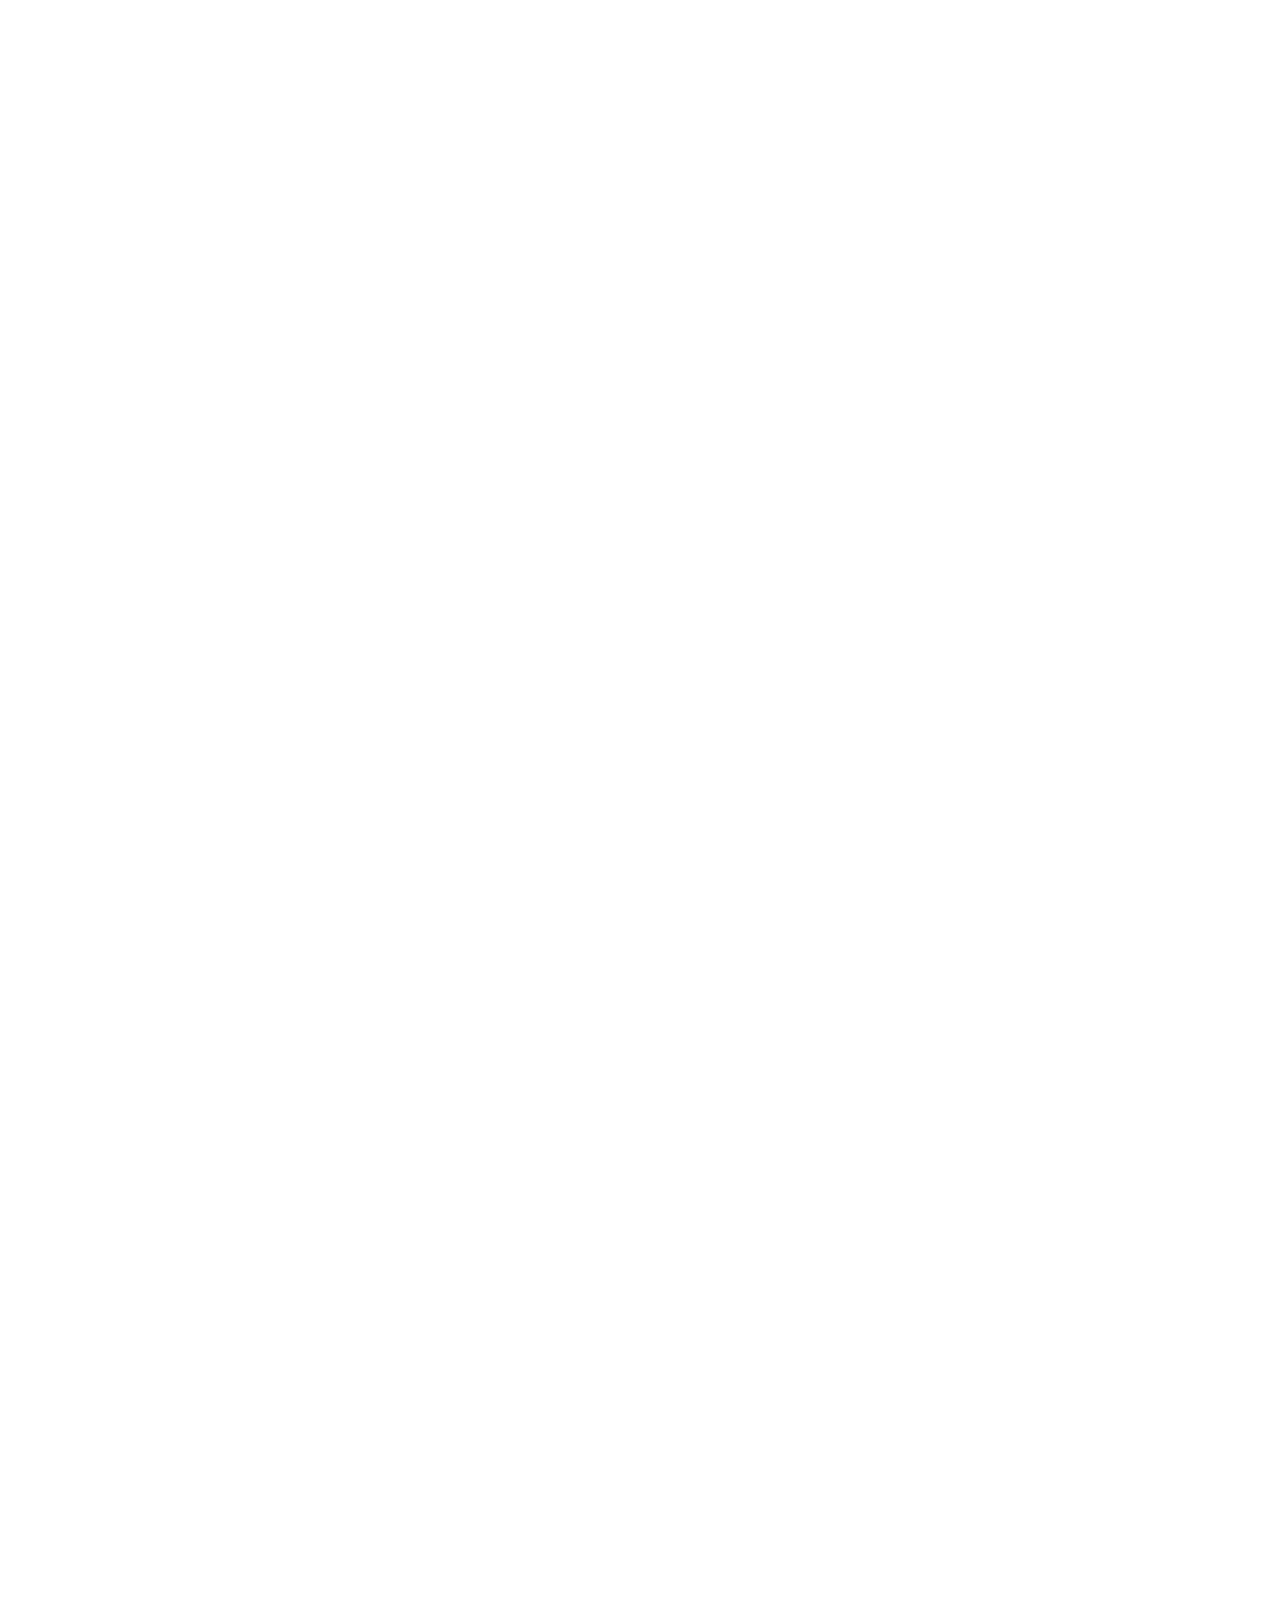
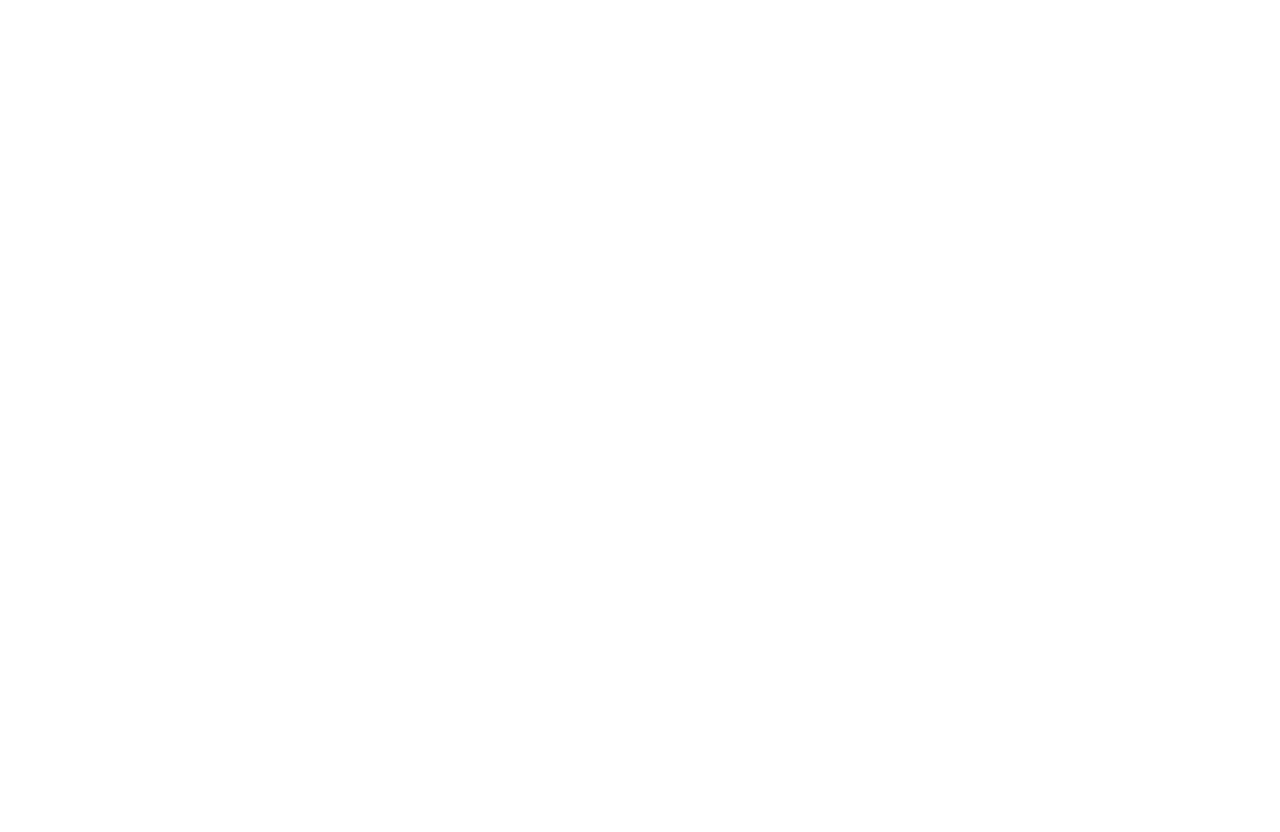
==== commit c62cee10: "last" ====
--- a/arab-index.html
+++ b/arab-index.html
@@ -63,8 +63,8 @@
                             </i>
                         </small>
                         <small class="me-3 text-white-50">
-                            <a href="mailto:globicx@gmail.com">
-                                globicx@gmail.com
+                            <a href="mailto:meditracx@gmail.com">
+                                meditracx@gmail.com
                             </a>
                             <i class="fas fa-envelope me-2 text-secondary">
                             </i>
@@ -92,7 +92,7 @@
                 <nav class="navbar navbar-dark navbar-expand-lg py-0">
                     <div class="logo">
                         <a href="/arab-index.html" class="navbar-brand">
-                            <img src="img/indo-img/logo.jpg" alt="Globicx Healthcare Logo" class="img-fluid"
+                            <img src="img/indo-img/MEDI-TRACX (1).jpg" alt="Meditracx Healthcare Logo" class="img-fluid"
                             style="max-height: 40px;">
                         </a>
                     </div>
@@ -931,10 +931,10 @@
                                 <a href="tel:8606263000" class="py-3 text-light"><i
                                         class="fas fa-phone-alt text-secondary me-2"></i>+91 8606263000</a>
                                 <a href="tel:9539983000" class="py-3 text-light"><i
-                                        class="fas fa-phone-alt text-secondary me-2"></i>+91 9539983000</a>
-                                <a href="mailto:globicx@gmail.com" class="py-3 text-light"><i
+                                        class="fas fa-phone-alt text-secondary me-2"></i>+91 8547329860</a>
+                                <a href="mailto:meditracx@gmail.com" class="py-3 text-light"><i
                                         class="fas fa-envelope text-secondary me-2"></i>
-                                    globicx@gmail.com</a>
+                                    meditracx@gmail.com</a>
                             </div>
                         </div>
 
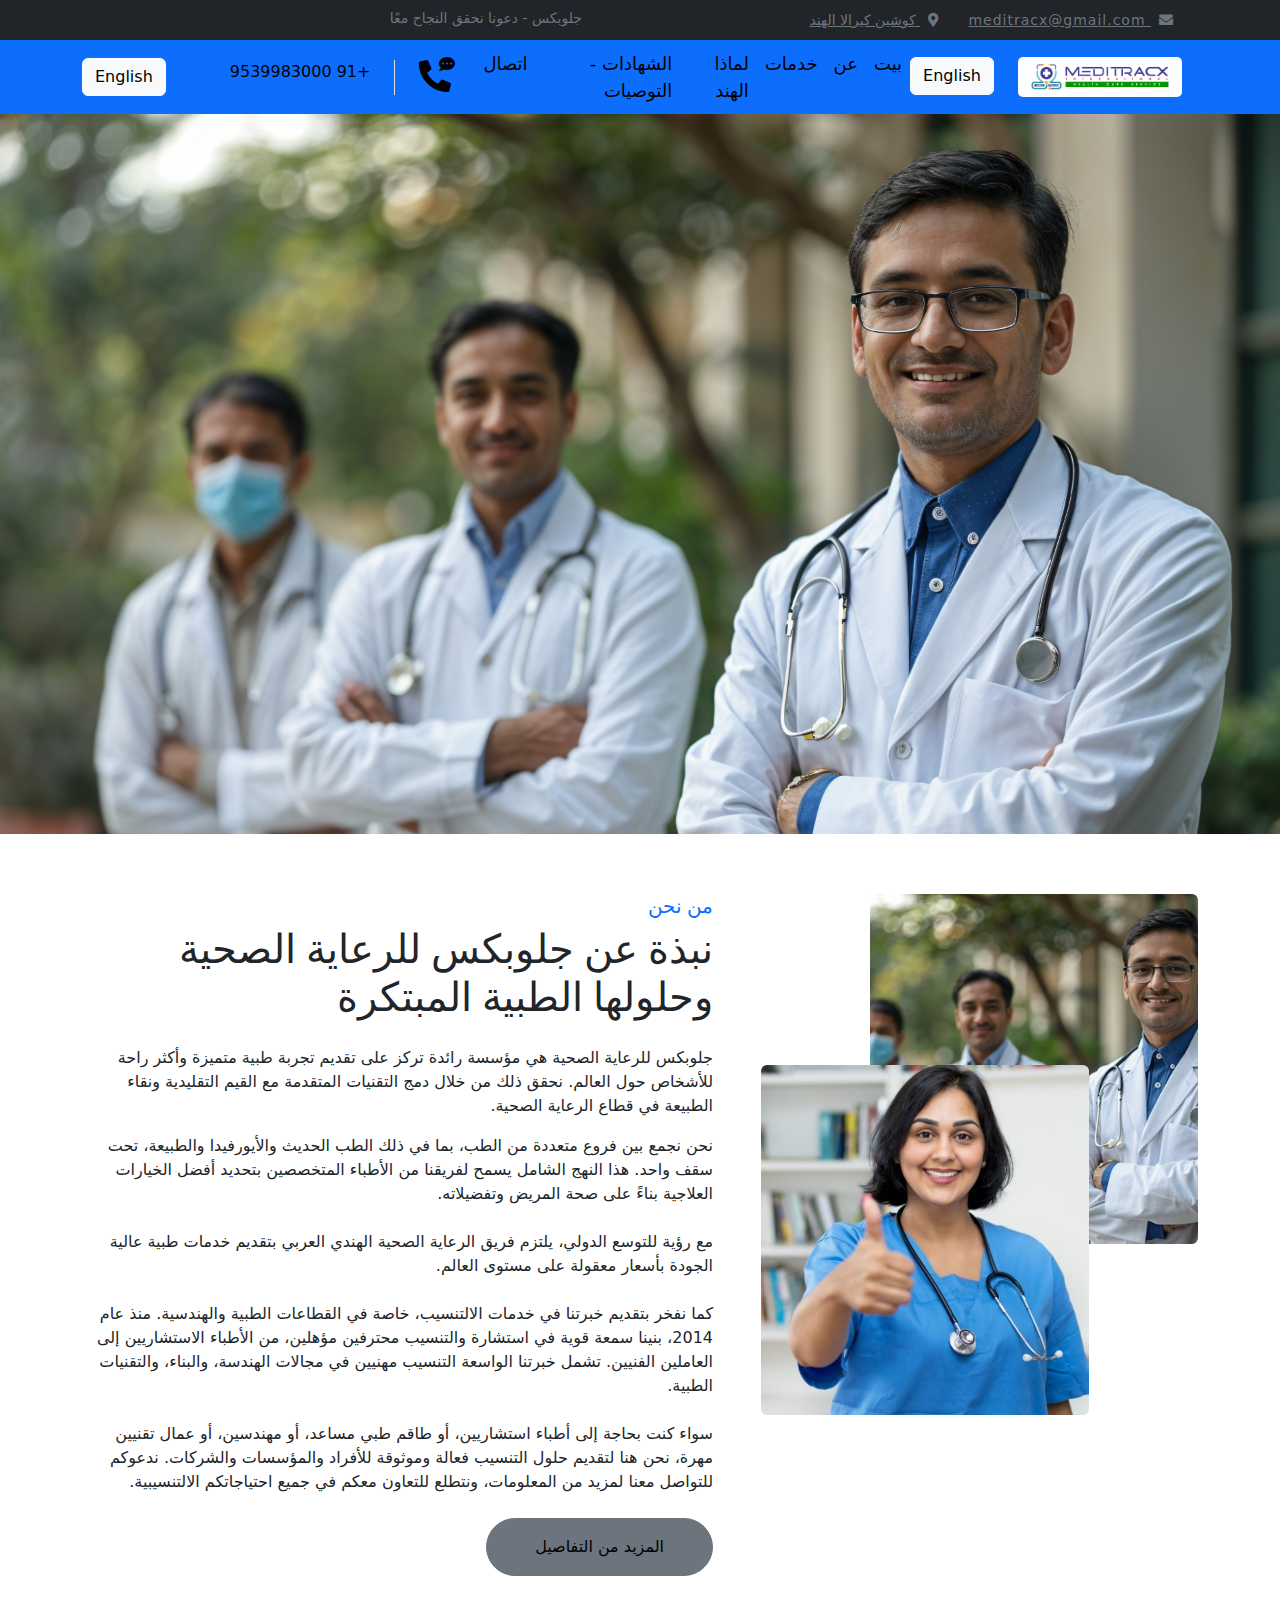
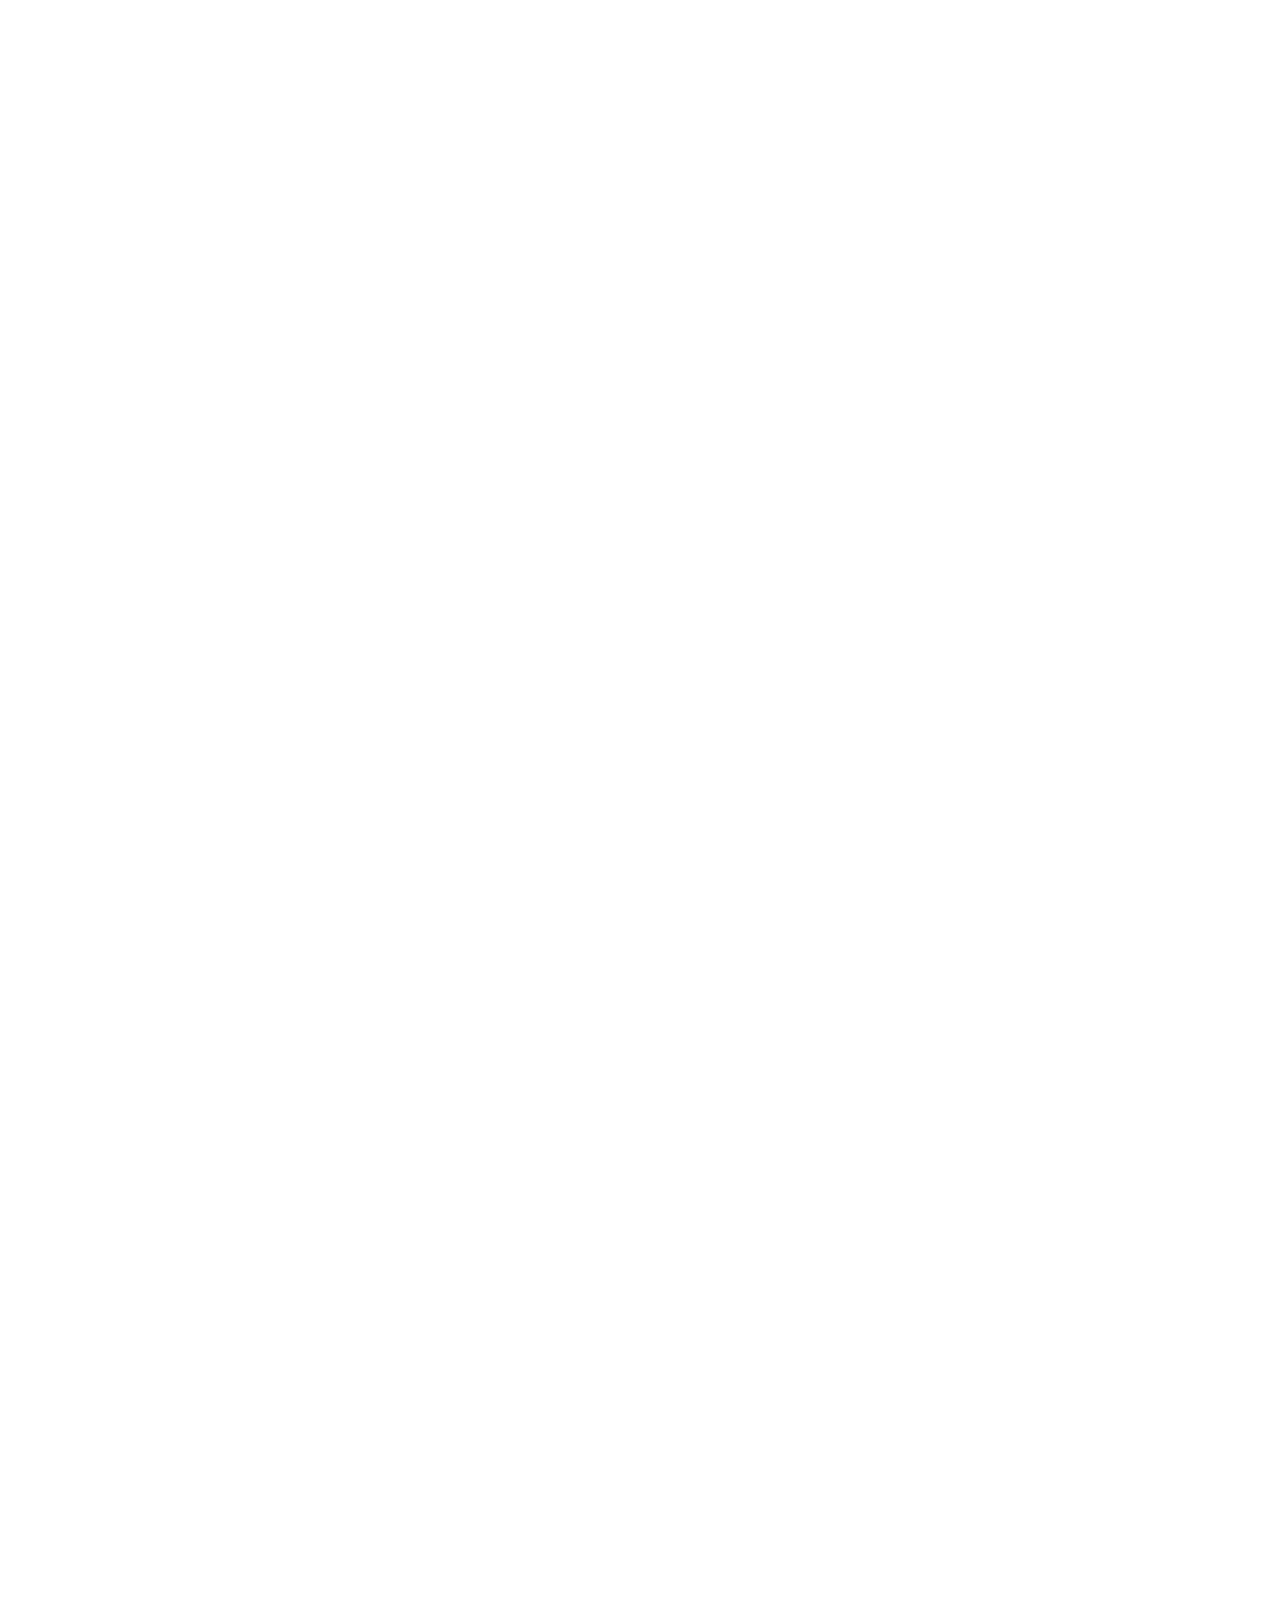
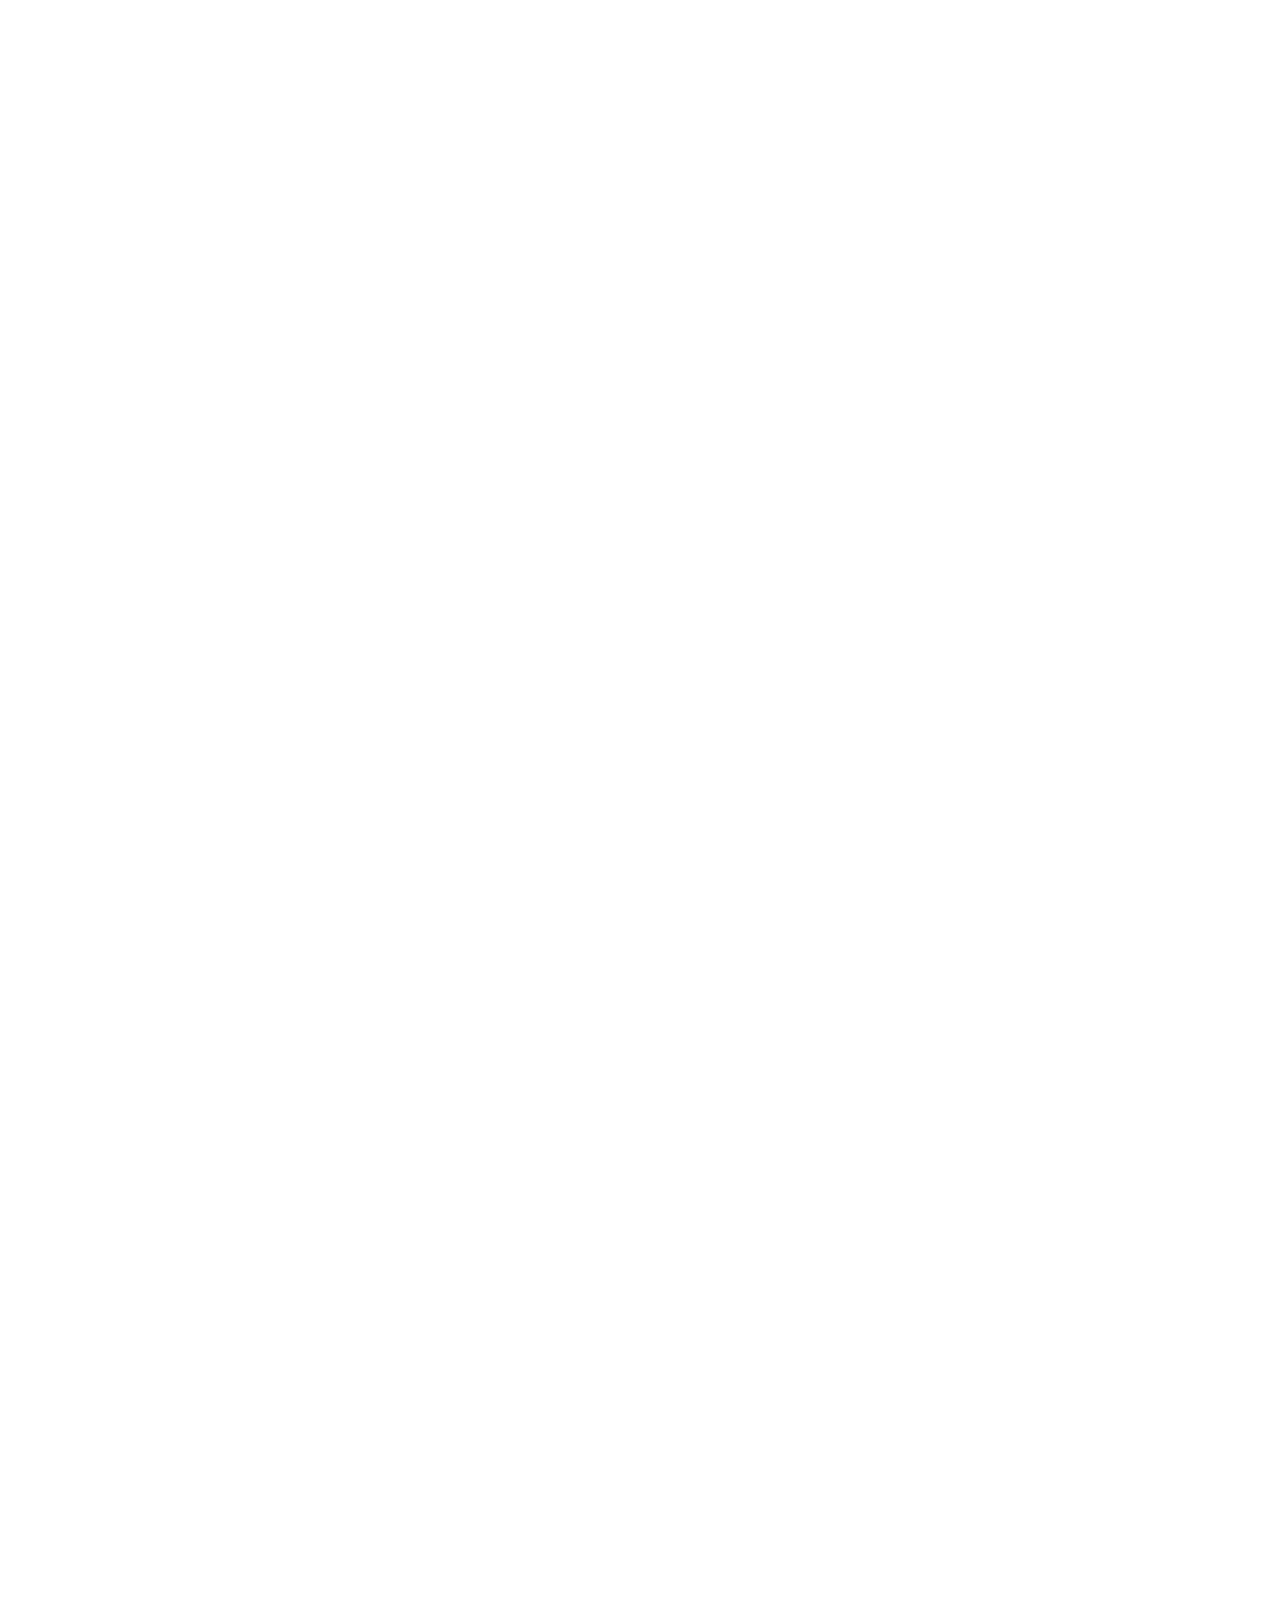
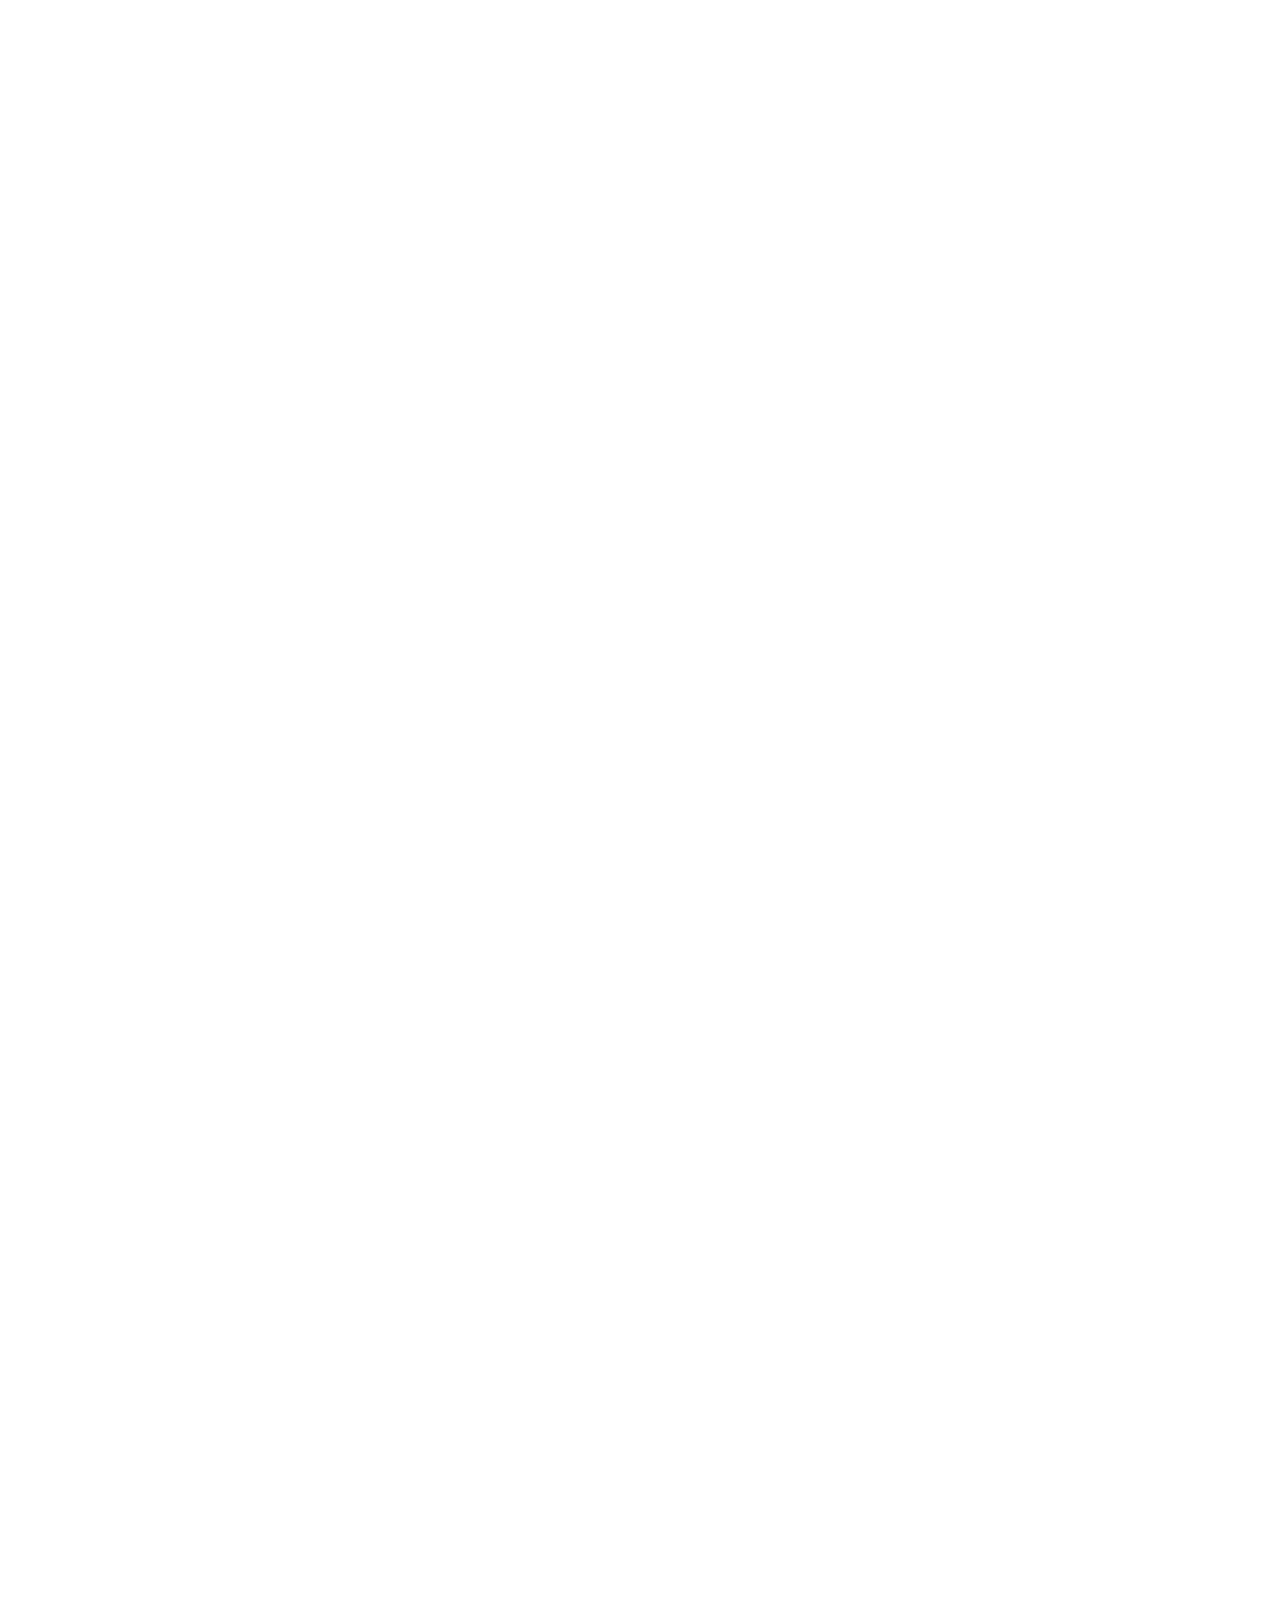
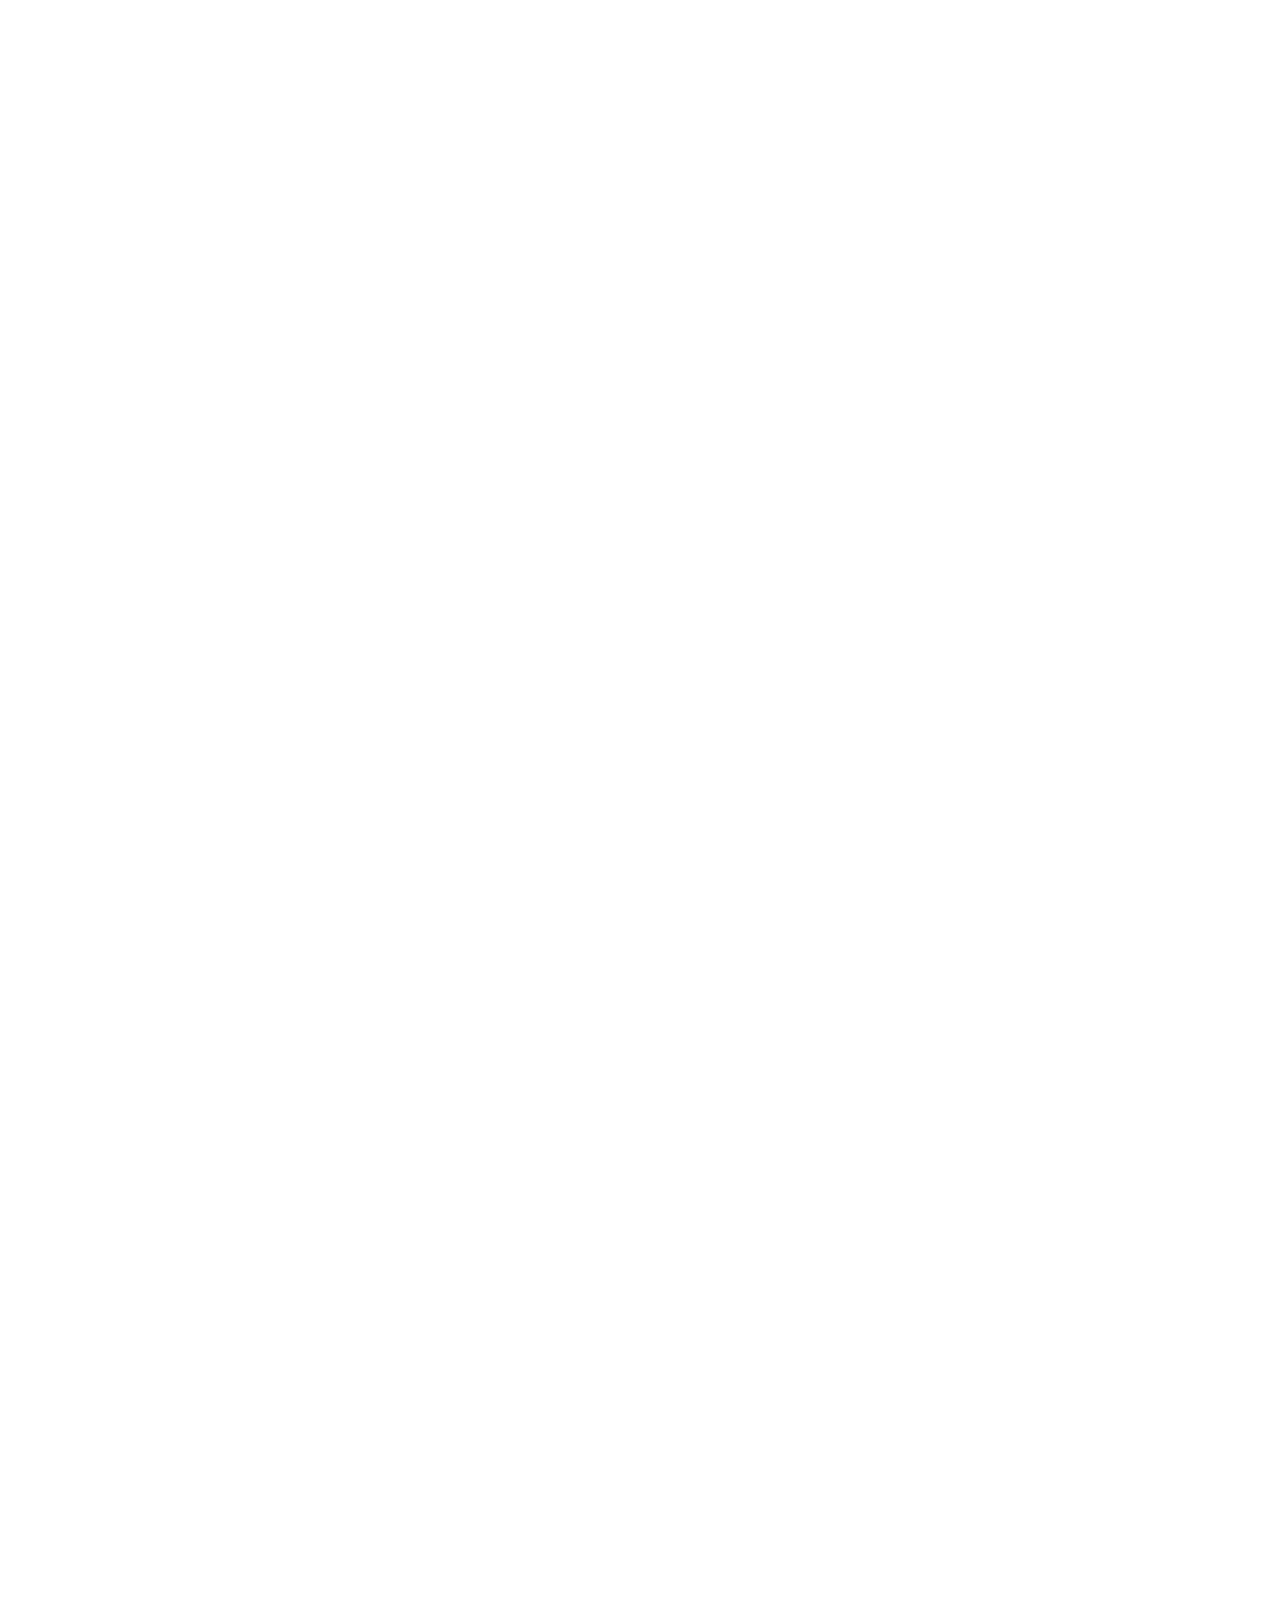
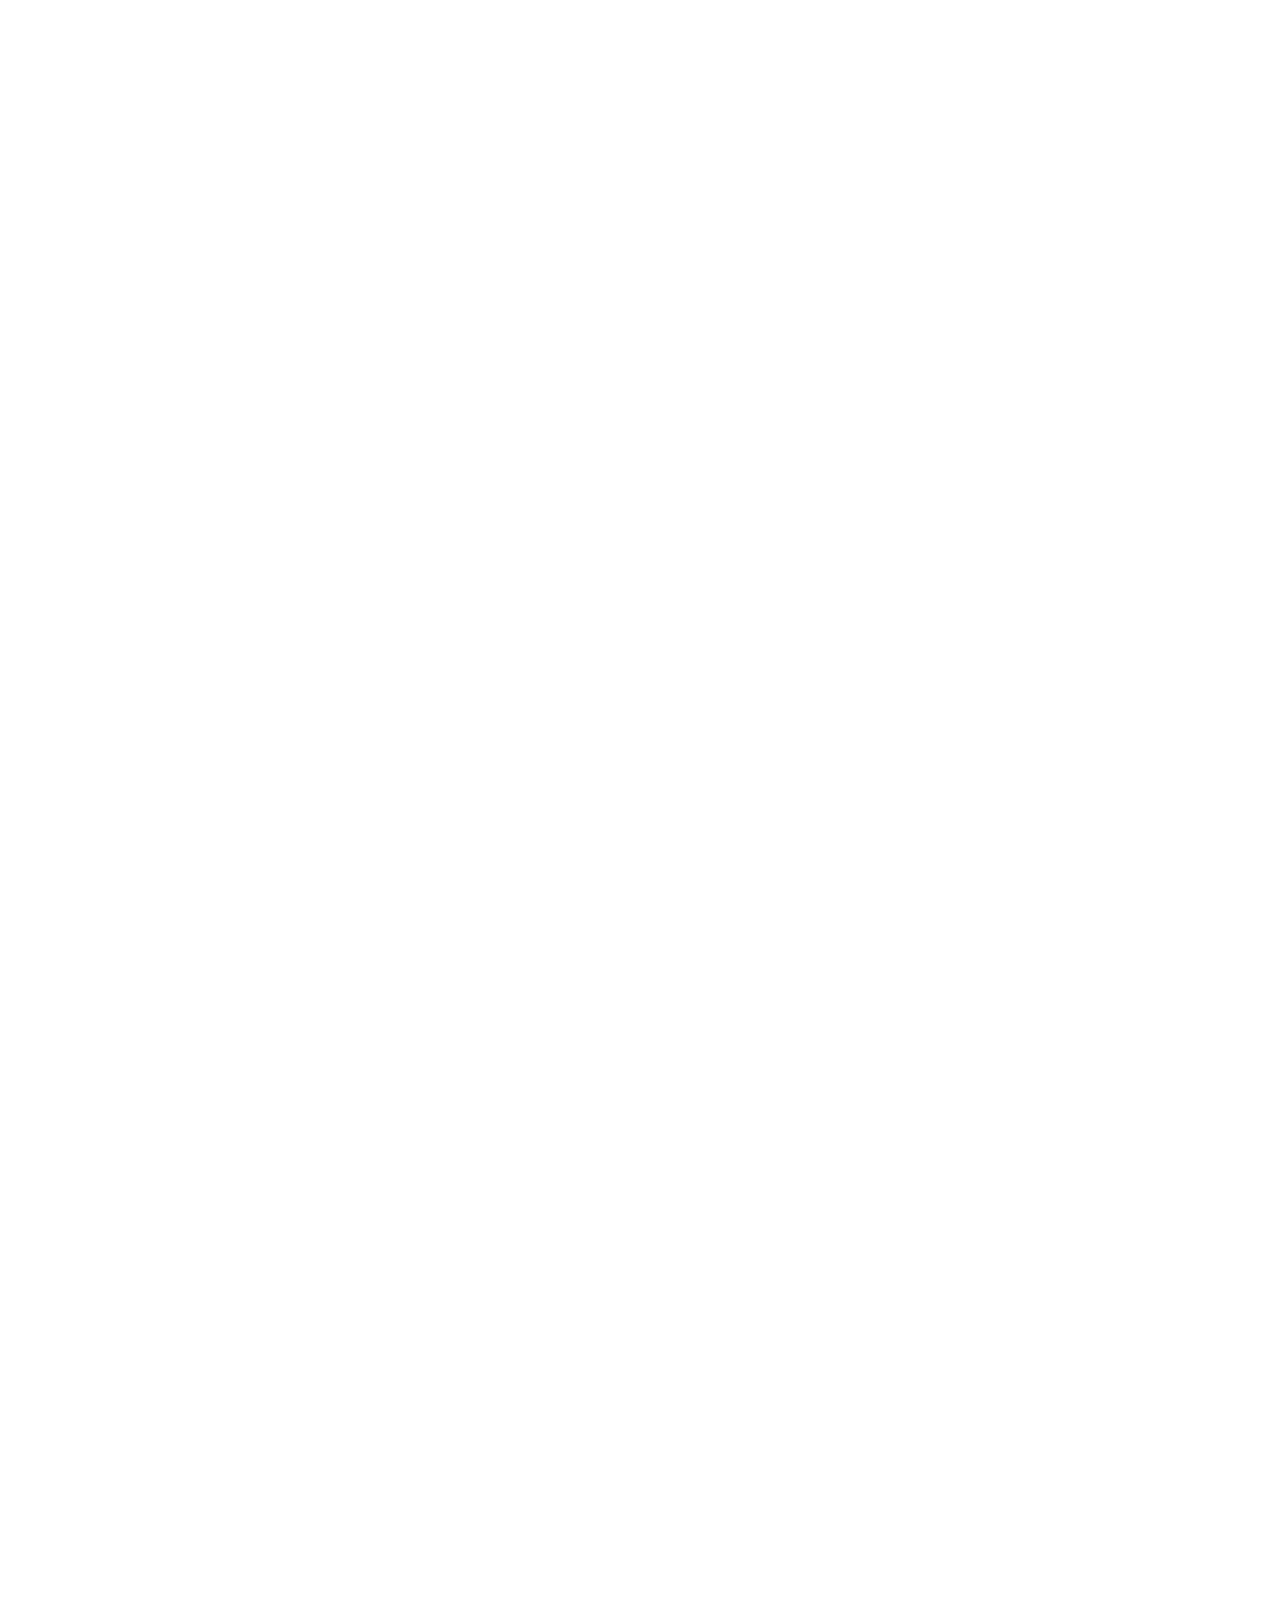
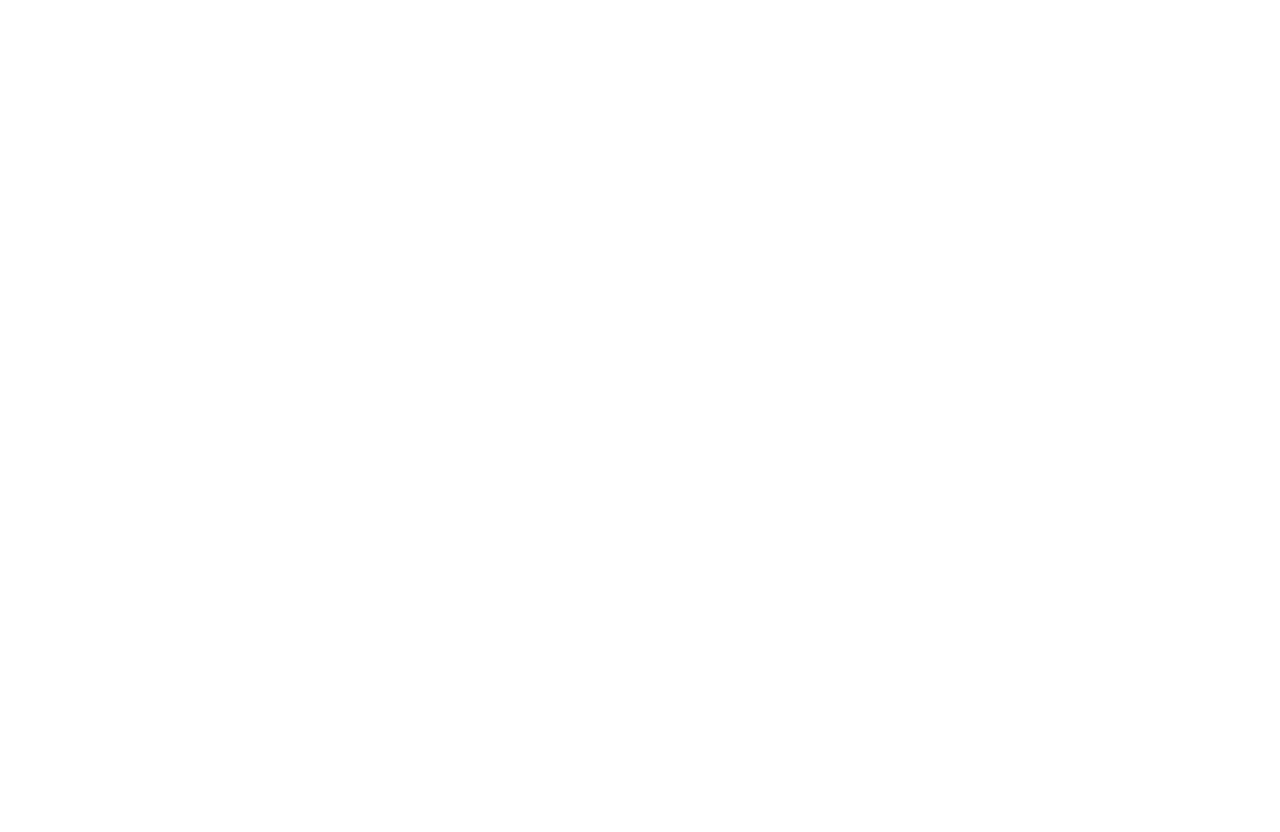
==== commit 025c673d: "photo removed" ====
--- a/arab-index.html
+++ b/arab-index.html
@@ -161,7 +161,6 @@
 
                         <div class="container carousel-content">
                             
-                            <img src="img/indo-img/logo-removebg-.png"   alt="">
                             <!-- <a href="#contact" class="ms-2"><button type="button"
                                     class="px-4 py-sm-3 px-sm-5 btn btn-primary rounded-pill carousel-content-btn2 animated fadeInRight">Contact
                                     Us</button></a> -->
@@ -174,7 +173,6 @@
                     <div class="carousel-caption">
                         <div class="container carousel-content">
                             
-                            <img src="img/indo-img/logo-removebg-.png" alt="">
 
 
                         </div>
@@ -194,7 +192,6 @@
                     <div class="carousel-caption">
                         <div class="container carousel-content">
                             
-                            <img src="img/indo-img/logo-removebg-.png"   alt="">
 
 
                         </div>
@@ -205,7 +202,6 @@
                     <div class="carousel-caption">
                         <div class="container carousel-content">
                             
-                            <img src="img/indo-img/logo-removebg-.png"   alt="">
                         </div>
                     </div>
                 </div>
